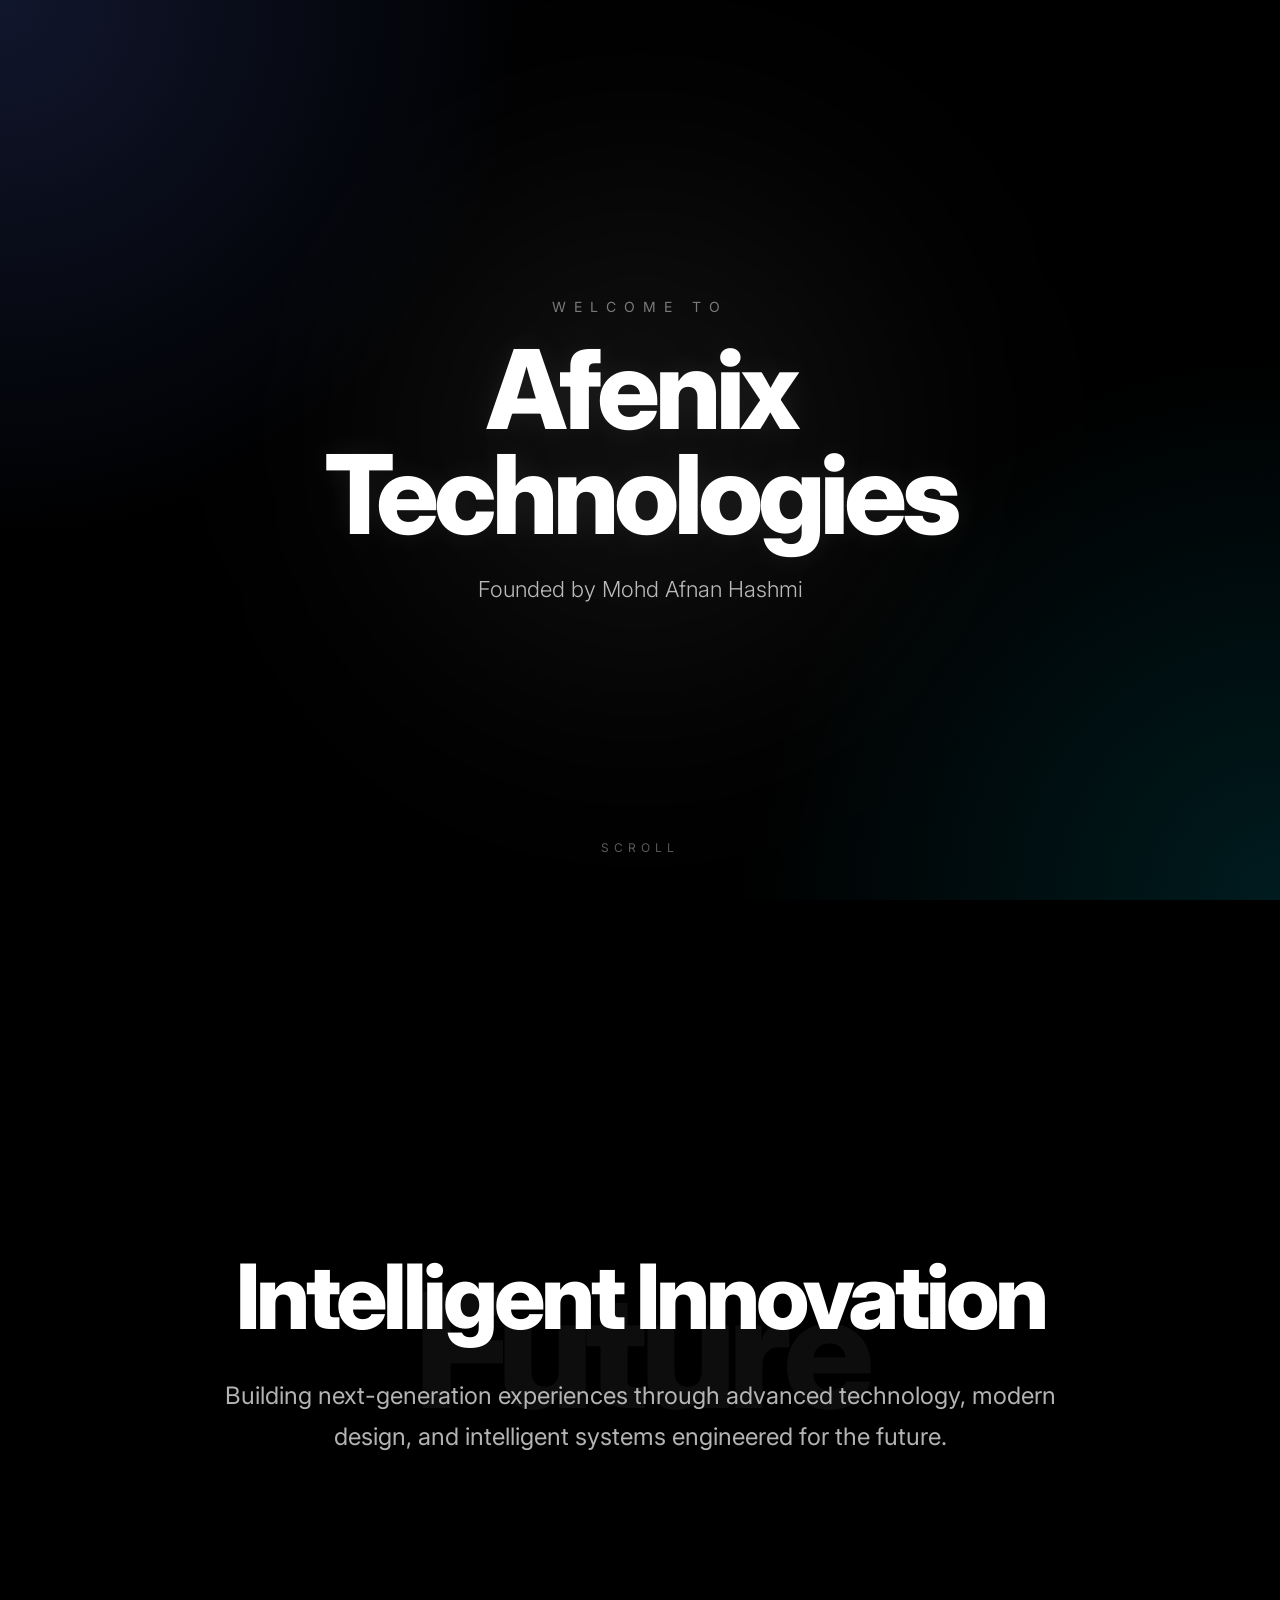
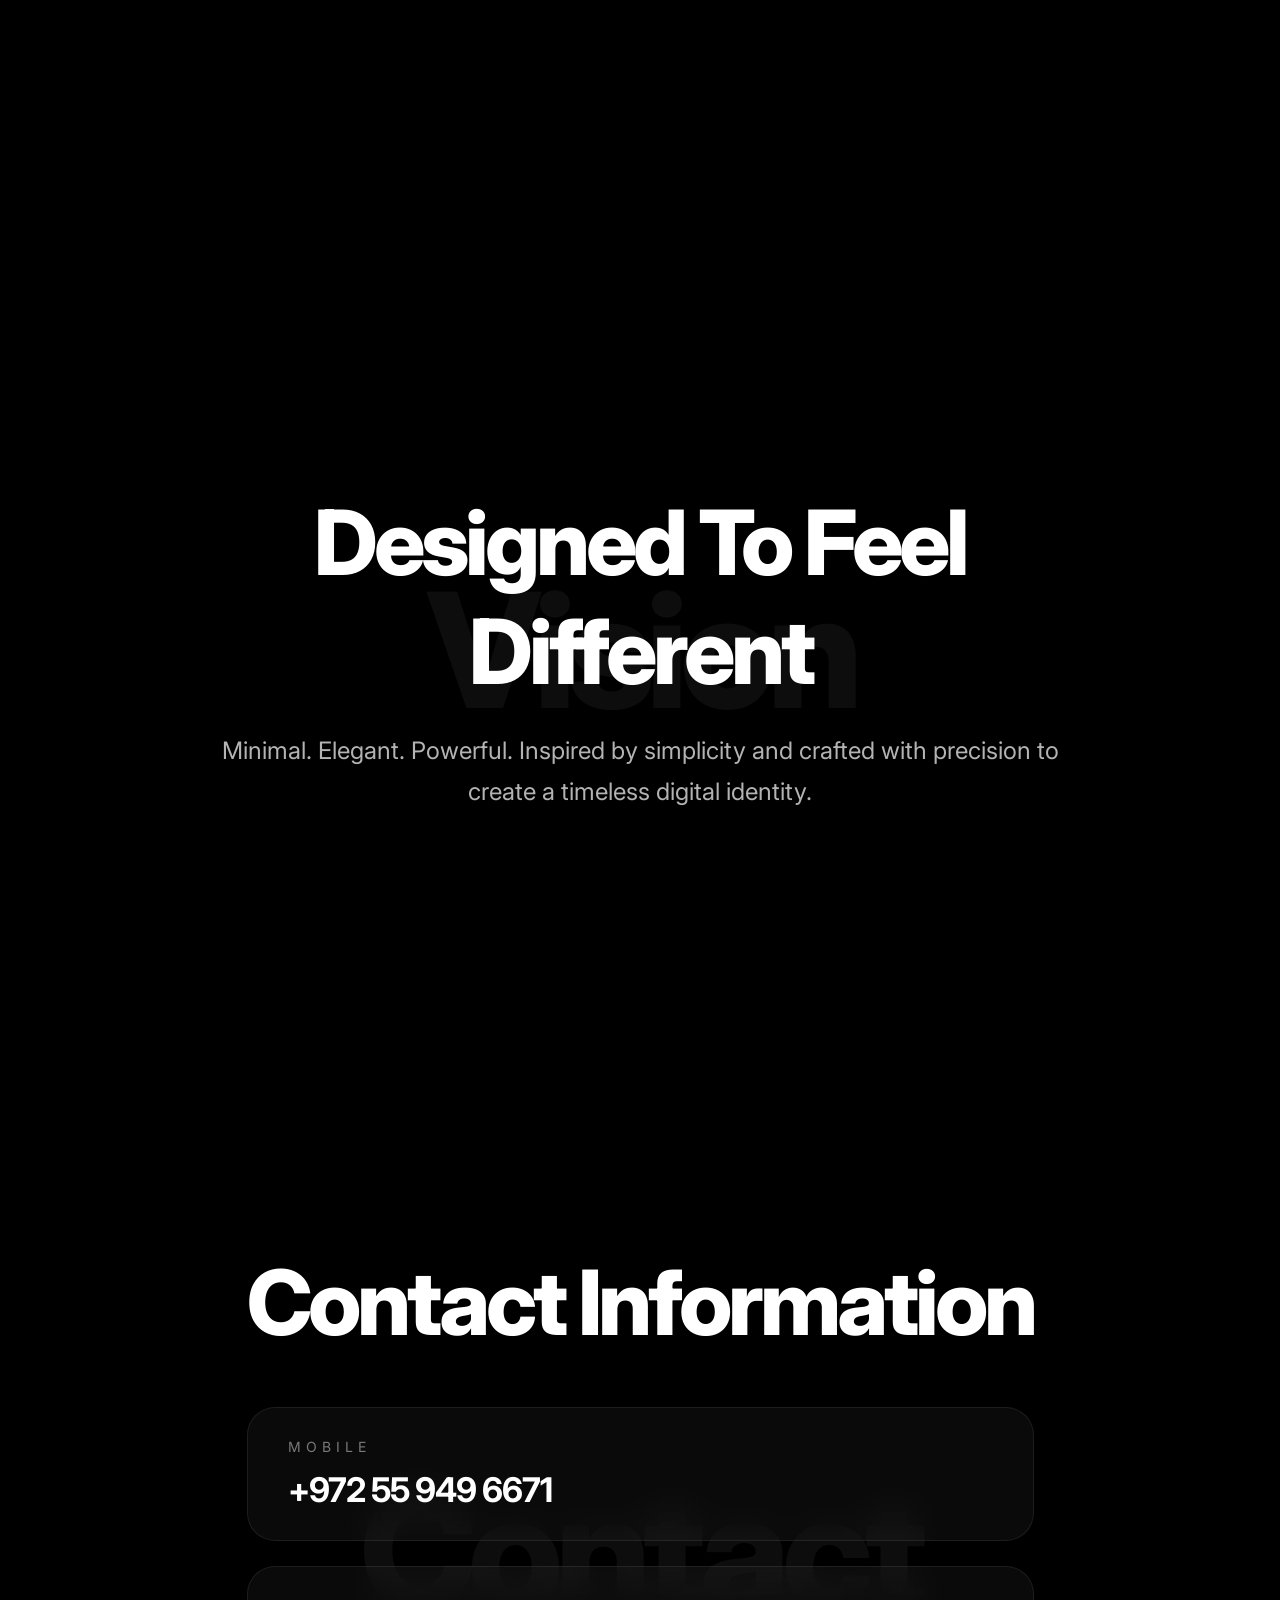
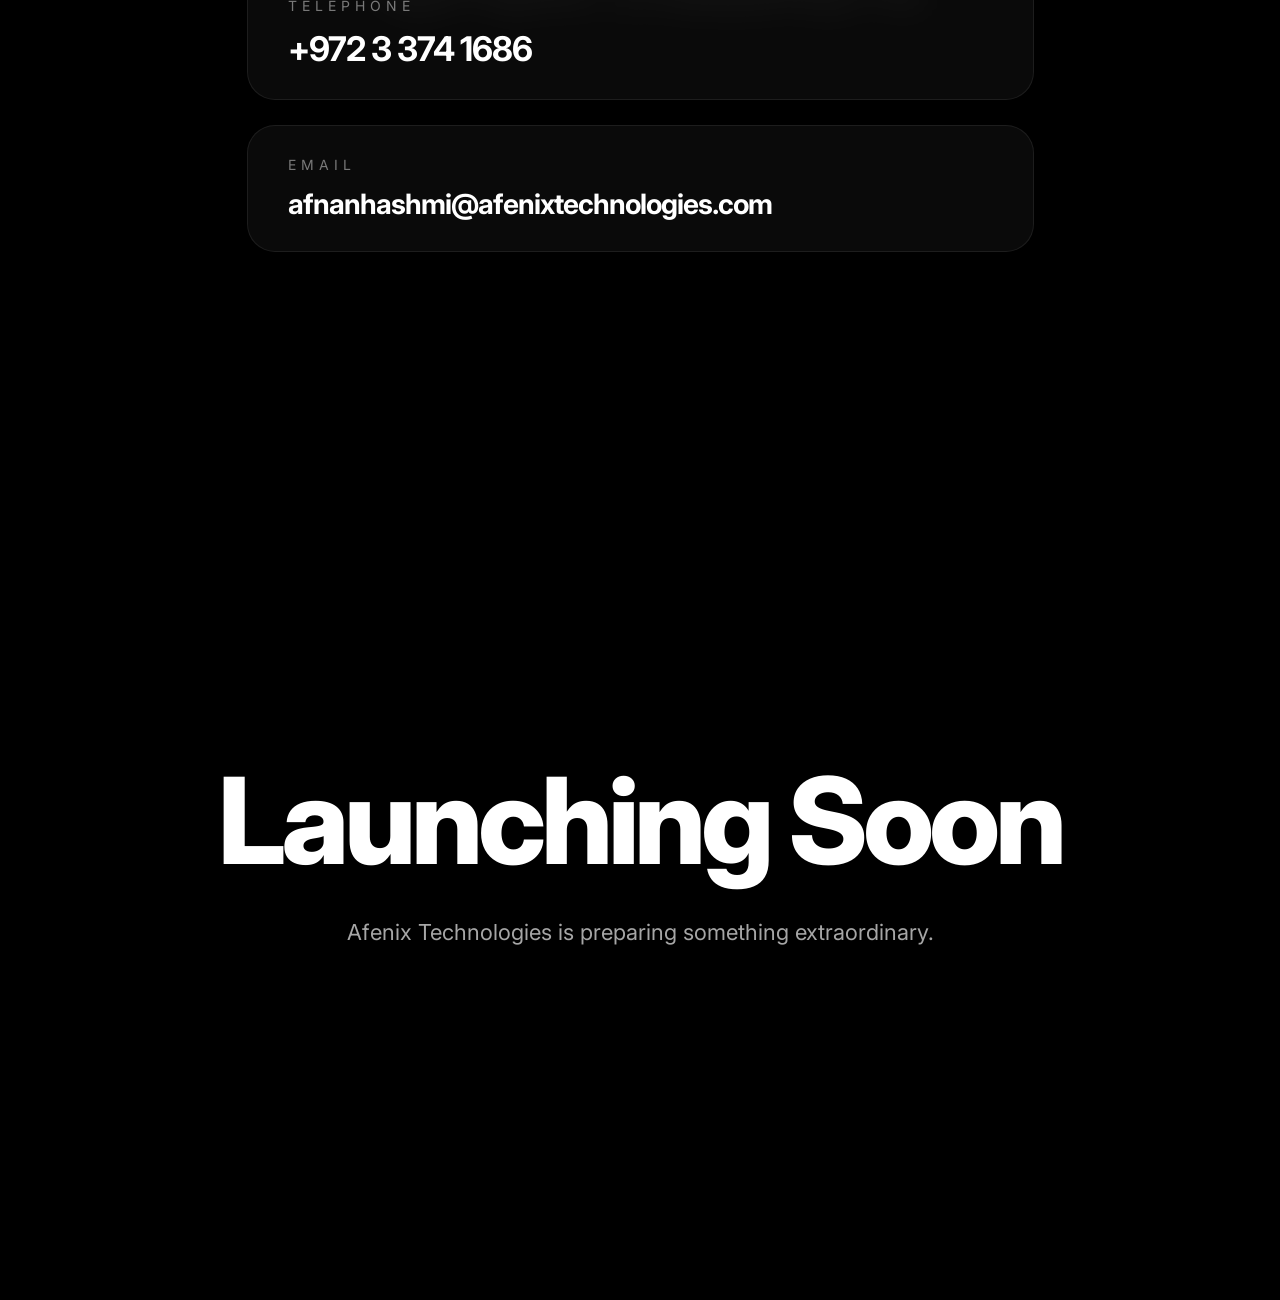
==== index.html @ b4fdb3bb "Add files via upload" ====
<!DOCTYPE html>
<html lang="en">
<head>
  <meta charset="UTF-8" />
  <meta name="viewport" content="width=device-width, initial-scale=1.0"/>
  <title>Afenix Technologies</title>

  <link href="https://fonts.googleapis.com/css2?family=Inter:wght@300;400;500;700;800&display=swap" rel="stylesheet">

  <style>

    *{
      margin:0;
      padding:0;
      box-sizing:border-box;
      scroll-behavior:smooth;
    }

    body{
      background:#000;
      color:white;
      font-family:'Inter',sans-serif;
      overflow-x:hidden;
    }

    /* BACKGROUND */

    .background{
      position:fixed;
      width:100%;
      height:100%;
      top:0;
      left:0;
      z-index:-2;
      background:
      radial-gradient(circle at top left, rgba(91,124,250,0.18), transparent 35%),
      radial-gradient(circle at bottom right, rgba(0,225,255,0.12), transparent 35%),
      #000;
    }

    .glow{
      position:fixed;
      width:500px;
      height:500px;
      border-radius:50%;
      background:rgba(255,255,255,0.06);
      filter:blur(120px);
      top:20%;
      left:50%;
      transform:translateX(-50%);
      animation:float 8s ease-in-out infinite alternate;
      z-index:-1;
    }

    @keyframes float{

      from{
        transform:translateX(-50%) translateY(0px);
      }

      to{
        transform:translateX(-50%) translateY(-40px);
      }

    }

    /* GENERAL SECTION */

    section{
      min-height:100vh;
      display:flex;
      justify-content:center;
      align-items:center;
      position:relative;
      padding:40px;
    }

    /* HERO */

    .hero-content{
      text-align:center;
      transform:translateY(40px);
      opacity:0;
      animation:heroReveal 1.8s ease forwards;
    }

    @keyframes heroReveal{

      to{
        opacity:1;
        transform:translateY(0);
      }

    }

    .welcome{
      font-size:14px;
      letter-spacing:8px;
      text-transform:uppercase;
      color:rgba(255,255,255,0.45);
      margin-bottom:22px;
    }

    h1{
      font-size:110px;
      font-weight:800;
      letter-spacing:-5px;
      line-height:0.95;
      max-width:1100px;
      margin:auto;
      text-shadow:
        0 0 30px rgba(255,255,255,0.08);
    }

    .founder{
      margin-top:30px;
      font-size:22px;
      font-weight:300;
      color:rgba(255,255,255,0.72);
    }

    .scroll{
      position:absolute;
      bottom:45px;
      left:50%;
      transform:translateX(-50%);
      font-size:12px;
      letter-spacing:5px;
      color:rgba(255,255,255,0.35);
      text-transform:uppercase;
      animation:bounce 2s infinite;
    }

    @keyframes bounce{

      0%,100%{
        transform:translateX(-50%) translateY(0);
      }

      50%{
        transform:translateX(-50%) translateY(10px);
      }

    }

    /* PANELS */

    .panel{
      flex-direction:column;
      text-align:center;
    }

    .panel-content{
      max-width:1000px;
      transform:translateY(80px);
      opacity:0;
      transition:1.2s ease;
    }

    .panel-content.show{
      transform:translateY(0);
      opacity:1;
    }

    .panel h2{
      font-size:90px;
      font-weight:800;
      letter-spacing:-4px;
      margin-bottom:25px;
    }

    .panel p{
      font-size:24px;
      line-height:1.7;
      color:rgba(255,255,255,0.7);
      max-width:850px;
      margin:auto;
    }

    .huge-text{
      font-size:160px;
      font-weight:800;
      letter-spacing:-8px;
      opacity:0.05;
      position:absolute;
      z-index:-1;
      user-select:none;
    }

    /* CONTACT */

    .contact-container{
      margin-top:50px;
      display:flex;
      flex-direction:column;
      gap:25px;
      align-items:center;
    }

    .contact-card{
      width:100%;
      max-width:850px;
      padding:30px 40px;
      border-radius:28px;
      background:rgba(255,255,255,0.04);
      border:1px solid rgba(255,255,255,0.08);
      backdrop-filter:blur(20px);
      transition:0.4s ease;
      text-align:left;
    }

    .contact-card:hover{
      transform:translateY(-5px);
      background:rgba(255,255,255,0.06);
    }

    .label{
      font-size:14px;
      letter-spacing:5px;
      text-transform:uppercase;
      color:rgba(255,255,255,0.45);
      margin-bottom:14px;
    }

    .value{
      font-size:34px;
      font-weight:700;
      color:white;
      letter-spacing:-1px;
    }

    .email{
      font-size:28px;
      word-break:break-word;
    }

    /* FINAL SECTION */

    .launch h3{
      font-size:120px;
      font-weight:800;
      letter-spacing:-5px;
      margin-bottom:20px;
      text-align:center;
    }

    .launch p{
      font-size:22px;
      color:rgba(255,255,255,0.65);
      line-height:1.8;
      text-align:center;
    }

    /* RESPONSIVE */

    @media(max-width:768px){

      h1{
        font-size:58px;
        letter-spacing:-2px;
      }

      .founder{
        font-size:16px;
      }

      .panel h2{
        font-size:46px;
      }

      .panel p{
        font-size:18px;
      }

      .launch h3{
        font-size:58px;
      }

      .huge-text{
        font-size:70px;
      }

      .contact-card{
        padding:24px;
      }

      .value{
        font-size:22px;
      }

      .email{
        font-size:18px;
      }

    }

  </style>
</head>

<body>

  <div class="background"></div>
  <div class="glow"></div>

  <!-- HERO -->

  <section>

    <div class="hero-content">

      <div class="welcome">
        Welcome To
      </div>

      <h1>
        Afenix<br>
        Technologies
      </h1>

      <div class="founder">
        Founded by Mohd Afnan Hashmi
      </div>

    </div>

    <div class="scroll">
      Scroll
    </div>

  </section>

  <!-- SECTION 2 -->

  <section class="panel">

    <div class="huge-text">
      Future
    </div>

    <div class="panel-content reveal">

      <h2>
        Intelligent Innovation
      </h2>

      <p>
        Building next-generation experiences through advanced technology,
        modern design, and intelligent systems engineered for the future.
      </p>

    </div>

  </section>

  <!-- SECTION 3 -->

  <section class="panel">

    <div class="huge-text">
      Vision
    </div>

    <div class="panel-content reveal">

      <h2>
        Designed To Feel Different
      </h2>

      <p>
        Minimal. Elegant. Powerful.
        Inspired by simplicity and crafted with precision
        to create a timeless digital identity.
      </p>

    </div>

  </section>

  <!-- CONTACT SECTION -->

  <section class="panel">

    <div class="huge-text">
      Contact
    </div>

    <div class="panel-content reveal">

      <h2>
        Contact Information
      </h2>

      <div class="contact-container">

        <div class="contact-card">

          <div class="label">
            Mobile
          </div>

          <div class="value">
            +972 55 949 6671
          </div>

        </div>

        <div class="contact-card">

          <div class="label">
            Telephone
          </div>

          <div class="value">
            +972 3 374 1686
          </div>

        </div>

        <div class="contact-card">

          <div class="label">
            Email
          </div>

          <div class="value email">
            afnanhashmi@afenixtechnologies.com
          </div>

        </div>

      </div>

    </div>

  </section>

  <!-- FINAL -->

  <section class="launch">

    <div class="panel-content reveal">

      <h3>
        Launching Soon
      </h3>

      <p>
        Afenix Technologies is preparing something extraordinary.
      </p>

    </div>

  </section>

  <!-- SCRIPT -->

  <script>

    const reveals = document.querySelectorAll('.reveal');

    window.addEventListener('scroll', () => {

      reveals.forEach(reveal => {

        const top = reveal.getBoundingClientRect().top;

        if(top < window.innerHeight - 100){
          reveal.classList.add('show');
        }

      });

    });

  </script>

</body>
</html>
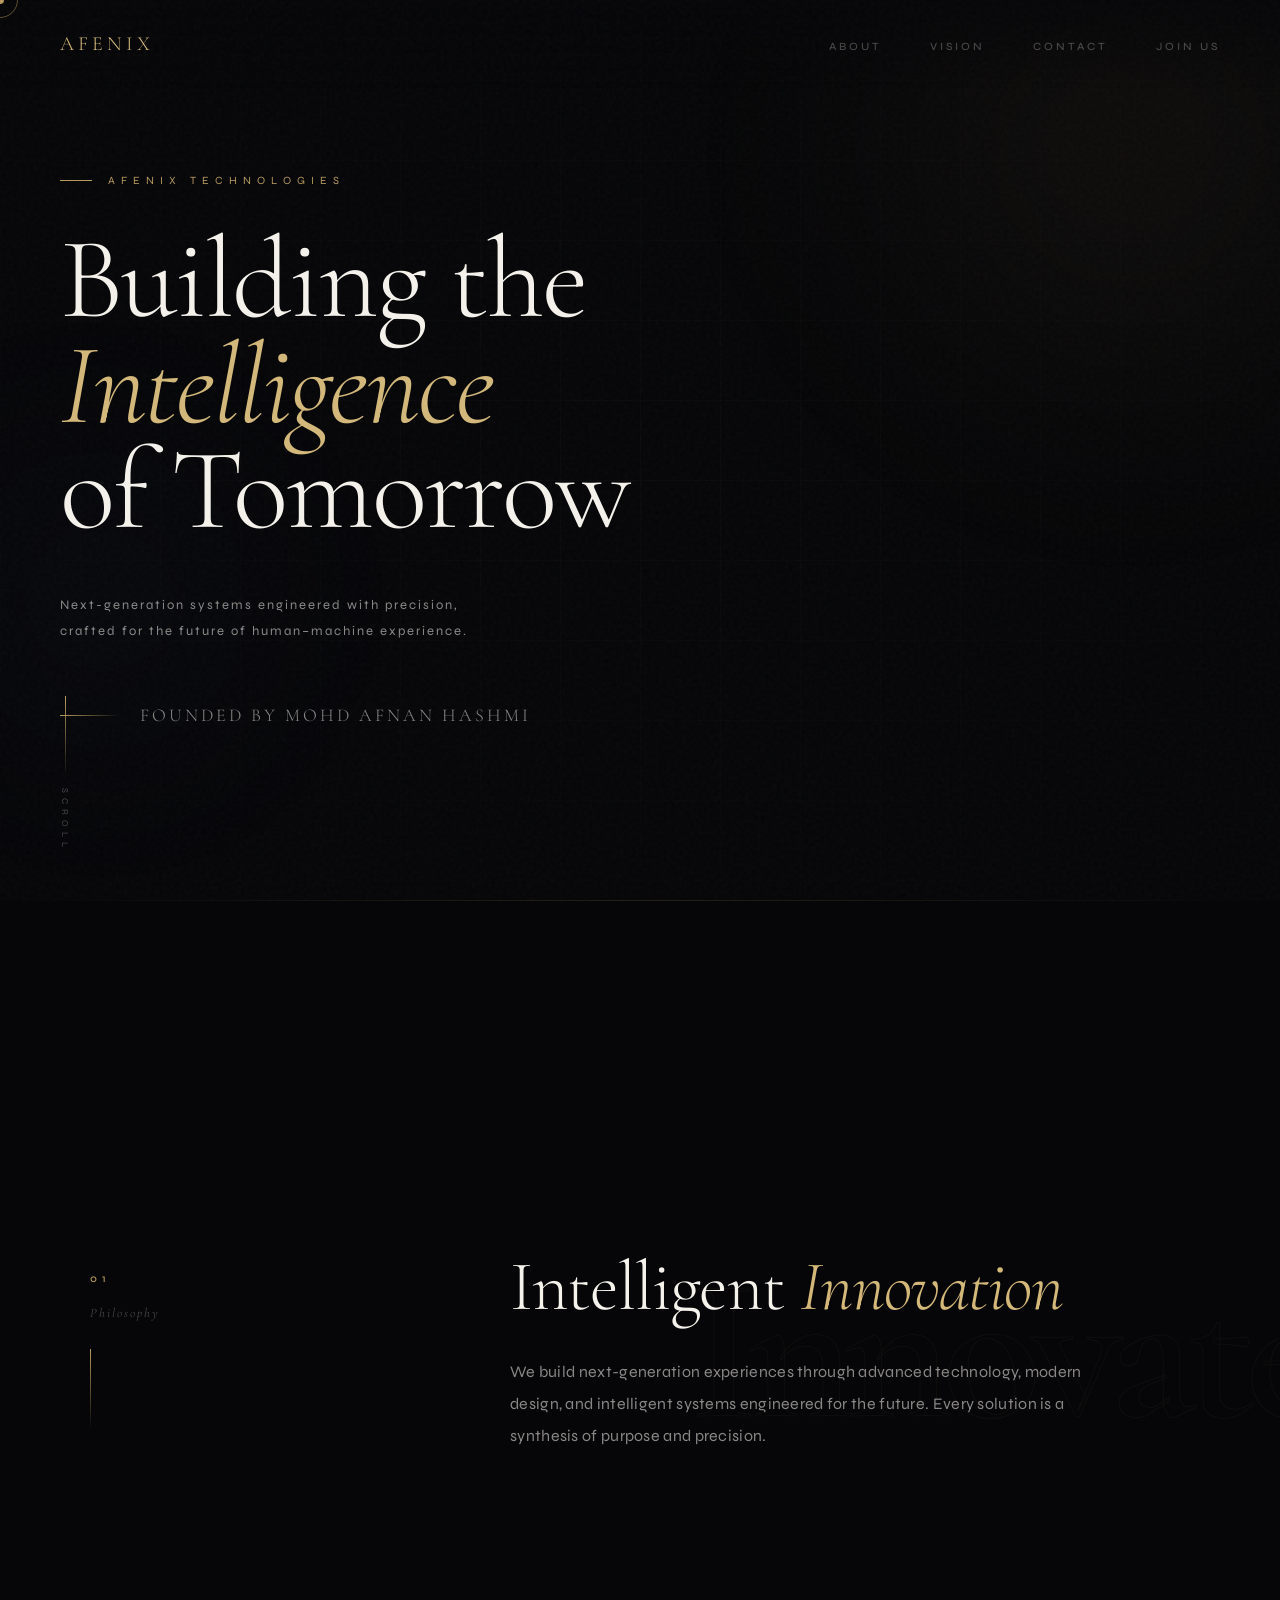
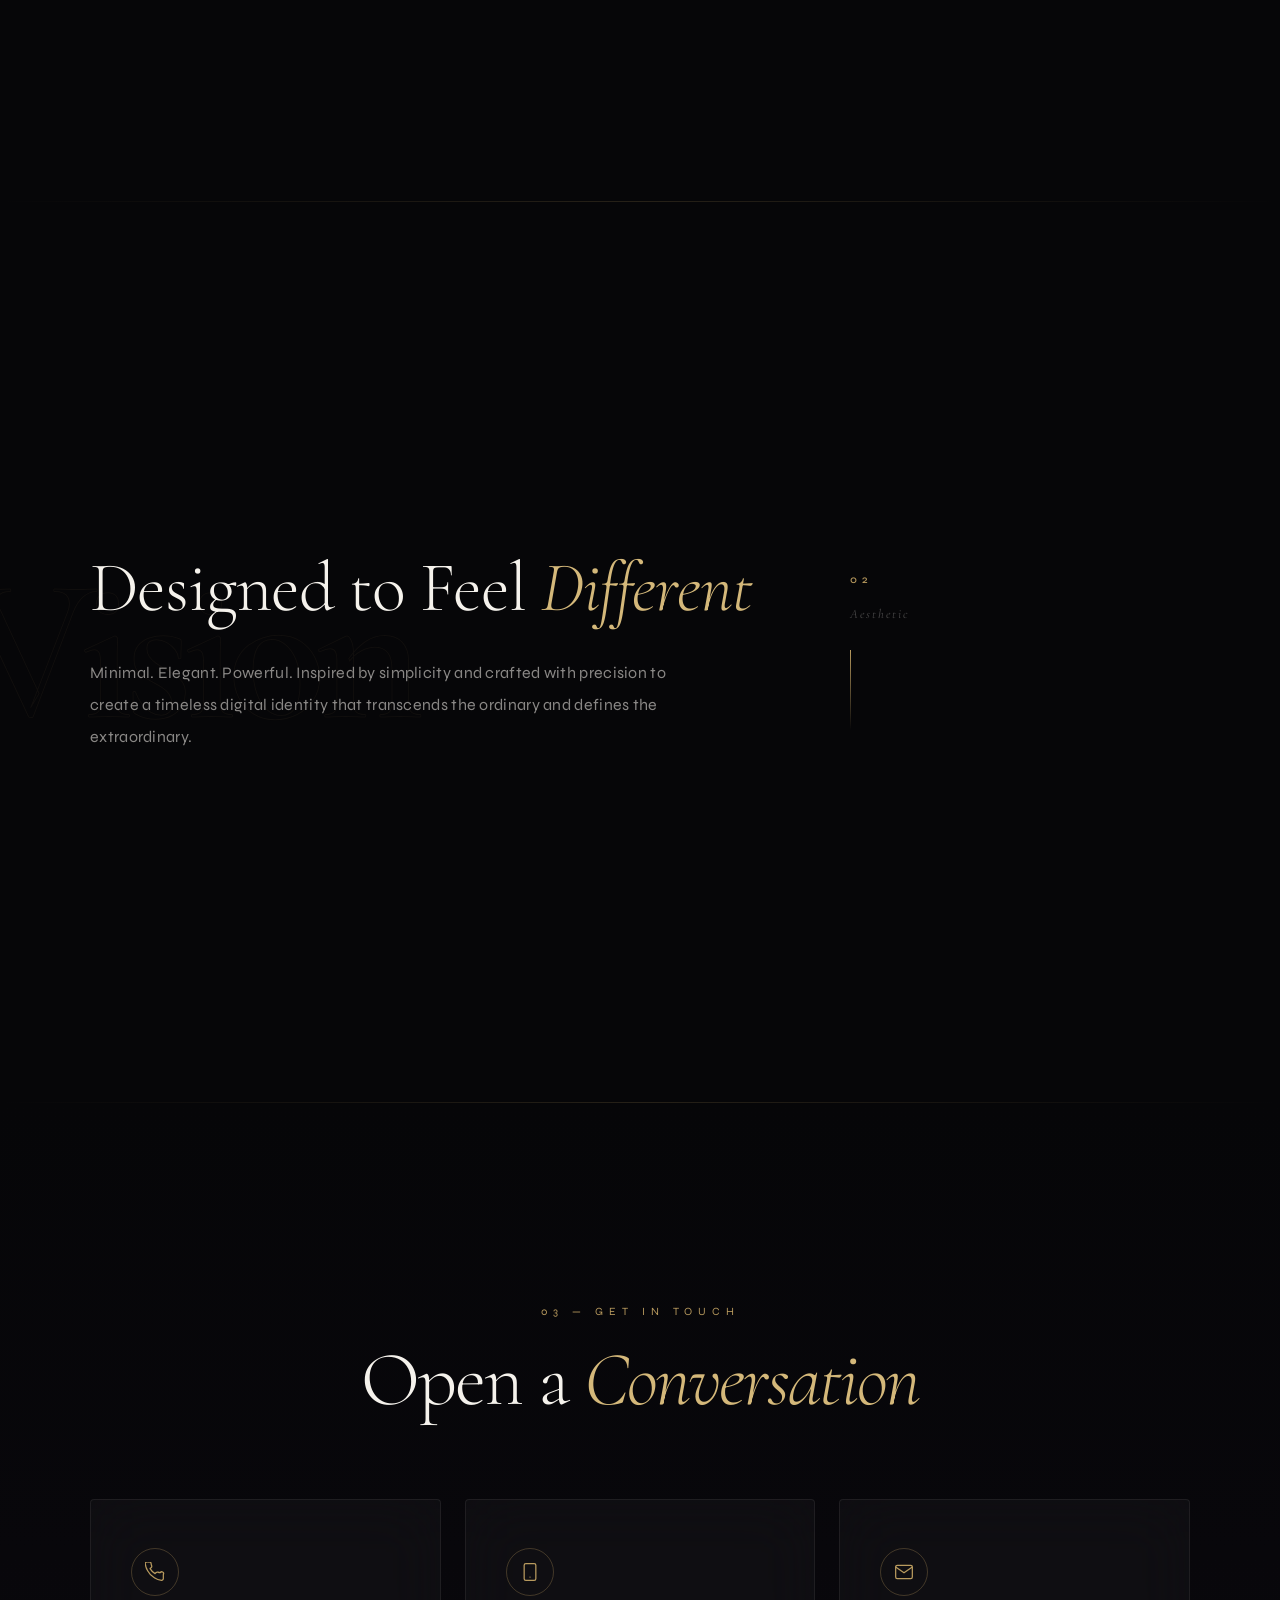
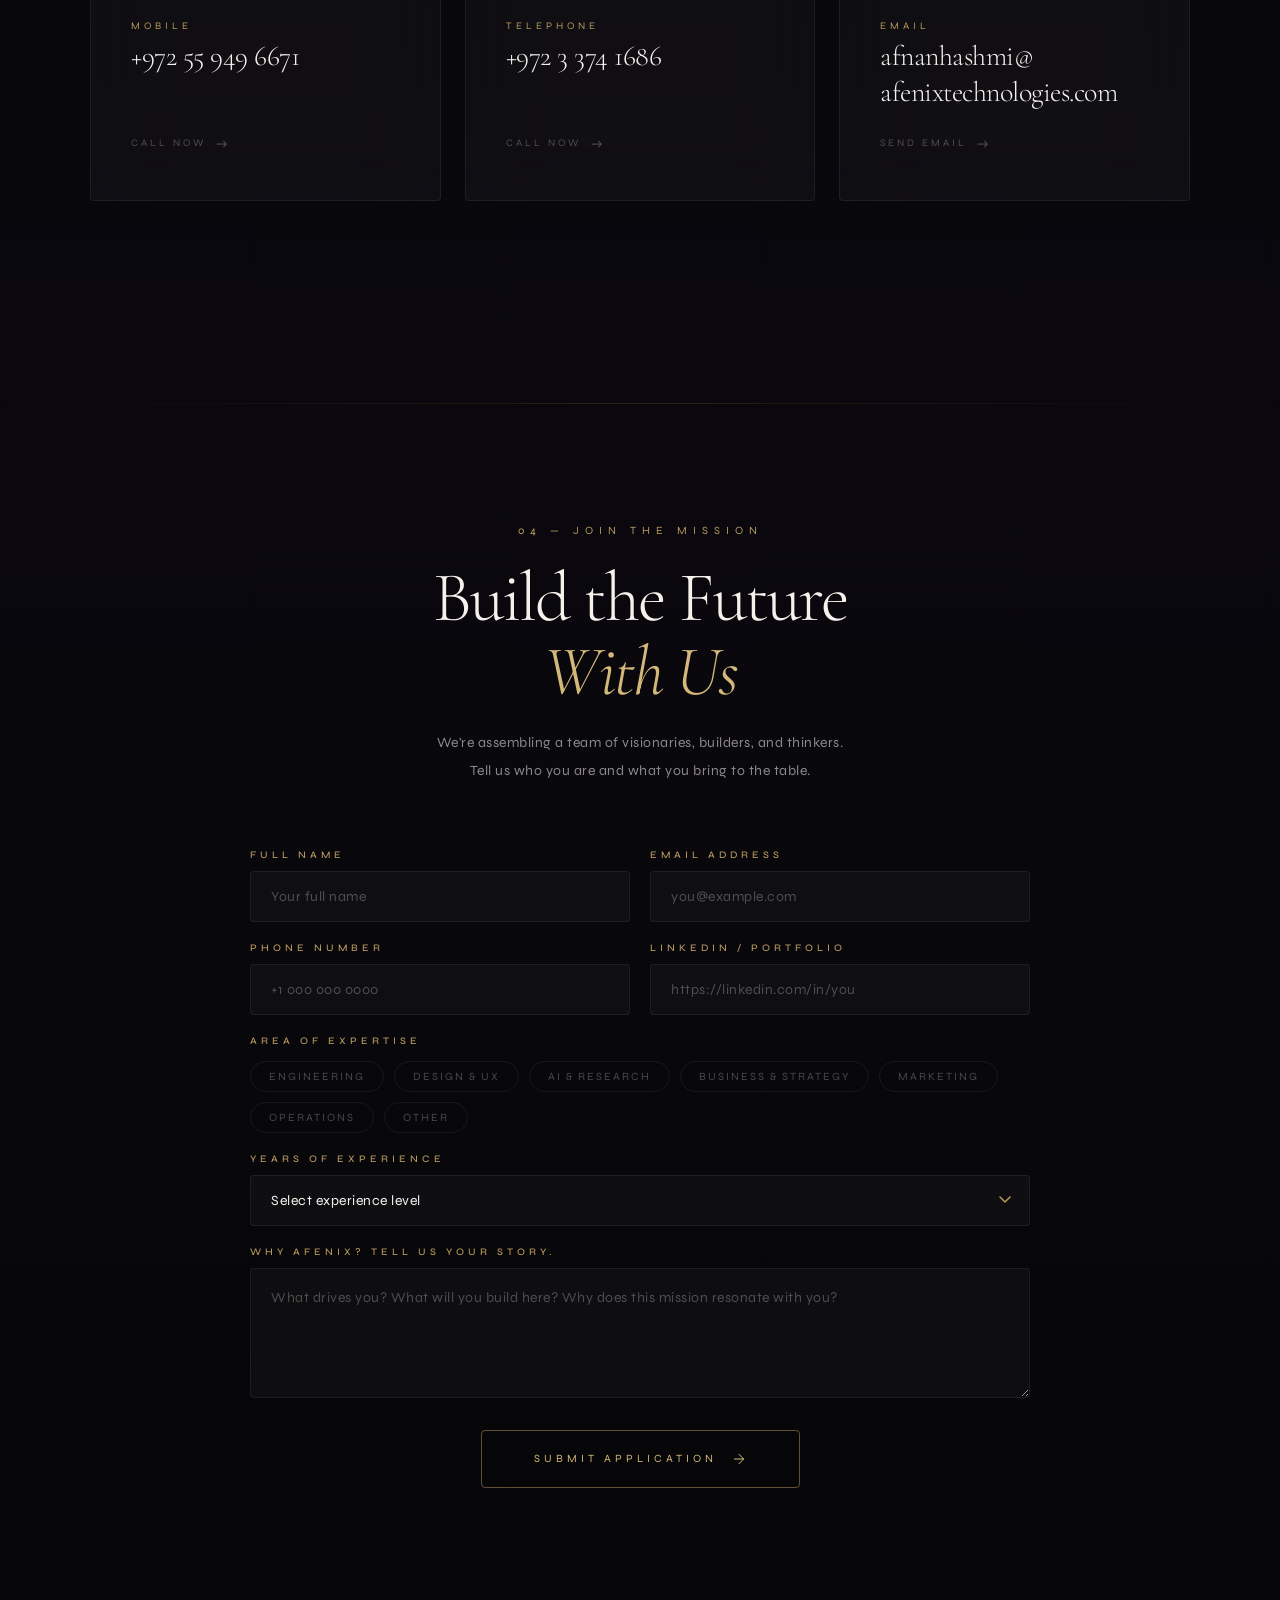
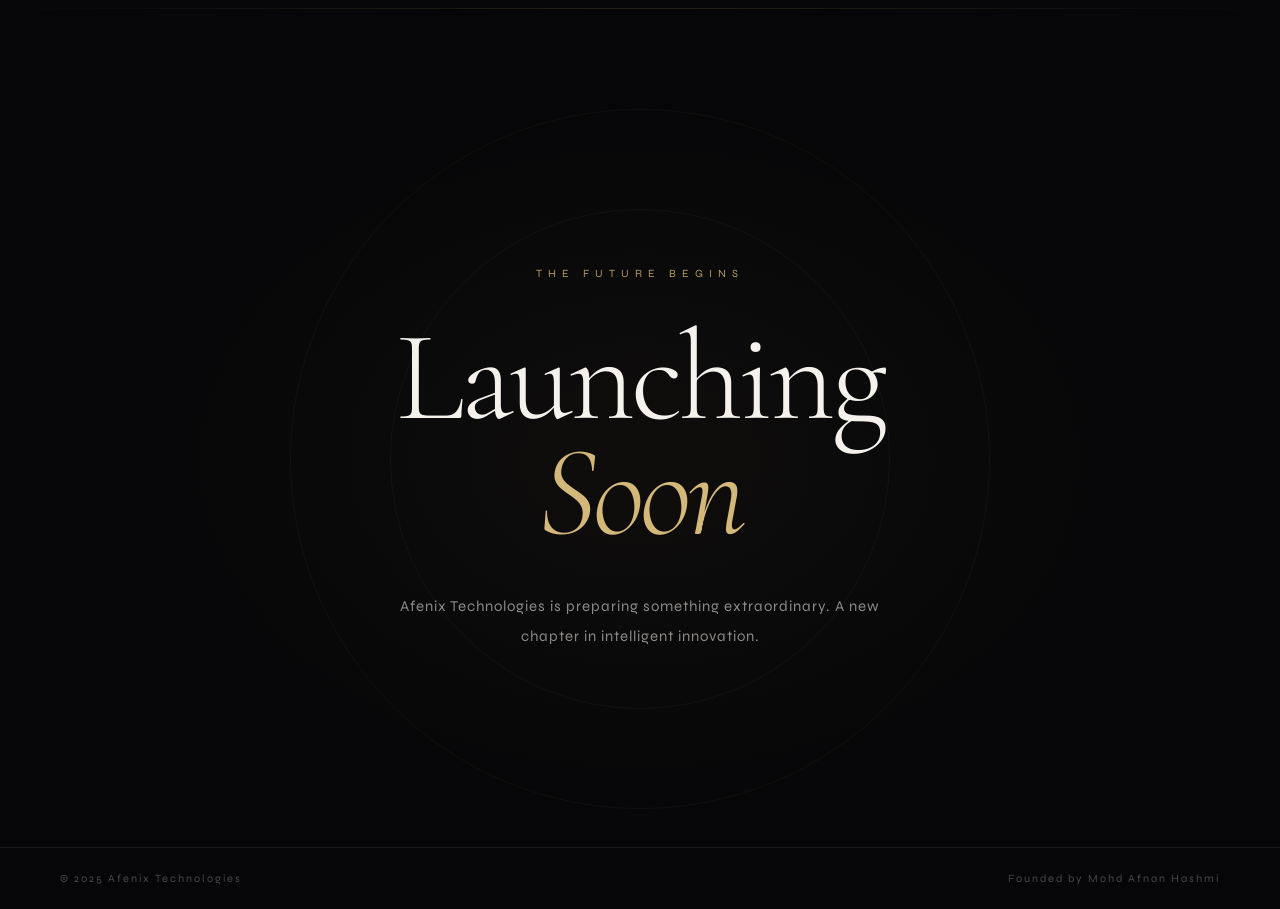
==== commit 1be9664f: "Add files via upload" ====
--- a/index.html
+++ b/index.html
@@ -1,478 +1,1146 @@
-<!DOCTYPE html>
-<html lang="en">
-<head>
-  <meta charset="UTF-8" />
-  <meta name="viewport" content="width=device-width, initial-scale=1.0"/>
-  <title>Afenix Technologies</title>
-
-  <link href="https://fonts.googleapis.com/css2?family=Inter:wght@300;400;500;700;800&display=swap" rel="stylesheet">
-
-  <style>
-
-    *{
-      margin:0;
-      padding:0;
-      box-sizing:border-box;
-      scroll-behavior:smooth;
-    }
-
-    body{
-      background:#000;
-      color:white;
-      font-family:'Inter',sans-serif;
-      overflow-x:hidden;
-    }
-
-    /* BACKGROUND */
-
-    .background{
-      position:fixed;
-      width:100%;
-      height:100%;
-      top:0;
-      left:0;
-      z-index:-2;
-      background:
-      radial-gradient(circle at top left, rgba(91,124,250,0.18), transparent 35%),
-      radial-gradient(circle at bottom right, rgba(0,225,255,0.12), transparent 35%),
-      #000;
-    }
-
-    .glow{
-      position:fixed;
-      width:500px;
-      height:500px;
-      border-radius:50%;
-      background:rgba(255,255,255,0.06);
-      filter:blur(120px);
-      top:20%;
-      left:50%;
-      transform:translateX(-50%);
-      animation:float 8s ease-in-out infinite alternate;
-      z-index:-1;
-    }
-
-    @keyframes float{
-
-      from{
-        transform:translateX(-50%) translateY(0px);
-      }
-
-      to{
-        transform:translateX(-50%) translateY(-40px);
-      }
-
-    }
-
-    /* GENERAL SECTION */
-
-    section{
-      min-height:100vh;
-      display:flex;
-      justify-content:center;
-      align-items:center;
-      position:relative;
-      padding:40px;
-    }
-
-    /* HERO */
-
-    .hero-content{
-      text-align:center;
-      transform:translateY(40px);
-      opacity:0;
-      animation:heroReveal 1.8s ease forwards;
-    }
-
-    @keyframes heroReveal{
-
-      to{
-        opacity:1;
-        transform:translateY(0);
-      }
-
-    }
-
-    .welcome{
-      font-size:14px;
-      letter-spacing:8px;
-      text-transform:uppercase;
-      color:rgba(255,255,255,0.45);
-      margin-bottom:22px;
-    }
-
-    h1{
-      font-size:110px;
-      font-weight:800;
-      letter-spacing:-5px;
-      line-height:0.95;
-      max-width:1100px;
-      margin:auto;
-      text-shadow:
-        0 0 30px rgba(255,255,255,0.08);
-    }
-
-    .founder{
-      margin-top:30px;
-      font-size:22px;
-      font-weight:300;
-      color:rgba(255,255,255,0.72);
-    }
-
-    .scroll{
-      position:absolute;
-      bottom:45px;
-      left:50%;
-      transform:translateX(-50%);
-      font-size:12px;
-      letter-spacing:5px;
-      color:rgba(255,255,255,0.35);
-      text-transform:uppercase;
-      animation:bounce 2s infinite;
-    }
-
-    @keyframes bounce{
-
-      0%,100%{
-        transform:translateX(-50%) translateY(0);
-      }
-
-      50%{
-        transform:translateX(-50%) translateY(10px);
-      }
-
-    }
-
-    /* PANELS */
-
-    .panel{
-      flex-direction:column;
-      text-align:center;
-    }
-
-    .panel-content{
-      max-width:1000px;
-      transform:translateY(80px);
-      opacity:0;
-      transition:1.2s ease;
-    }
-
-    .panel-content.show{
-      transform:translateY(0);
-      opacity:1;
-    }
-
-    .panel h2{
-      font-size:90px;
-      font-weight:800;
-      letter-spacing:-4px;
-      margin-bottom:25px;
-    }
-
-    .panel p{
-      font-size:24px;
-      line-height:1.7;
-      color:rgba(255,255,255,0.7);
-      max-width:850px;
-      margin:auto;
-    }
-
-    .huge-text{
-      font-size:160px;
-      font-weight:800;
-      letter-spacing:-8px;
-      opacity:0.05;
-      position:absolute;
-      z-index:-1;
-      user-select:none;
-    }
-
-    /* CONTACT */
-
-    .contact-container{
-      margin-top:50px;
-      display:flex;
-      flex-direction:column;
-      gap:25px;
-      align-items:center;
-    }
-
-    .contact-card{
-      width:100%;
-      max-width:850px;
-      padding:30px 40px;
-      border-radius:28px;
-      background:rgba(255,255,255,0.04);
-      border:1px solid rgba(255,255,255,0.08);
-      backdrop-filter:blur(20px);
-      transition:0.4s ease;
-      text-align:left;
-    }
-
-    .contact-card:hover{
-      transform:translateY(-5px);
-      background:rgba(255,255,255,0.06);
-    }
-
-    .label{
-      font-size:14px;
-      letter-spacing:5px;
-      text-transform:uppercase;
-      color:rgba(255,255,255,0.45);
-      margin-bottom:14px;
-    }
-
-    .value{
-      font-size:34px;
-      font-weight:700;
-      color:white;
-      letter-spacing:-1px;
-    }
-
-    .email{
-      font-size:28px;
-      word-break:break-word;
-    }
-
-    /* FINAL SECTION */
-
-    .launch h3{
-      font-size:120px;
-      font-weight:800;
-      letter-spacing:-5px;
-      margin-bottom:20px;
-      text-align:center;
-    }
-
-    .launch p{
-      font-size:22px;
-      color:rgba(255,255,255,0.65);
-      line-height:1.8;
-      text-align:center;
-    }
-
-    /* RESPONSIVE */
-
-    @media(max-width:768px){
-
-      h1{
-        font-size:58px;
-        letter-spacing:-2px;
-      }
-
-      .founder{
-        font-size:16px;
-      }
-
-      .panel h2{
-        font-size:46px;
-      }
-
-      .panel p{
-        font-size:18px;
-      }
-
-      .launch h3{
-        font-size:58px;
-      }
-
-      .huge-text{
-        font-size:70px;
-      }
-
-      .contact-card{
-        padding:24px;
-      }
-
-      .value{
-        font-size:22px;
-      }
-
-      .email{
-        font-size:18px;
-      }
-
-    }
-
-  </style>
-</head>
-
-<body>
-
-  <div class="background"></div>
-  <div class="glow"></div>
-
-  <!-- HERO -->
-
-  <section>
-
-    <div class="hero-content">
-
-      <div class="welcome">
-        Welcome To
-      </div>
-
-      <h1>
-        Afenix<br>
-        Technologies
-      </h1>
-
-      <div class="founder">
-        Founded by Mohd Afnan Hashmi
-      </div>
-
-    </div>
-
-    <div class="scroll">
-      Scroll
-    </div>
-
-  </section>
-
-  <!-- SECTION 2 -->
-
-  <section class="panel">
-
-    <div class="huge-text">
-      Future
-    </div>
-
-    <div class="panel-content reveal">
-
-      <h2>
-        Intelligent Innovation
-      </h2>
-
-      <p>
-        Building next-generation experiences through advanced technology,
-        modern design, and intelligent systems engineered for the future.
-      </p>
-
-    </div>
-
-  </section>
-
-  <!-- SECTION 3 -->
-
-  <section class="panel">
-
-    <div class="huge-text">
-      Vision
-    </div>
-
-    <div class="panel-content reveal">
-
-      <h2>
-        Designed To Feel Different
-      </h2>
-
-      <p>
-        Minimal. Elegant. Powerful.
-        Inspired by simplicity and crafted with precision
-        to create a timeless digital identity.
-      </p>
-
-    </div>
-
-  </section>
-
-  <!-- CONTACT SECTION -->
-
-  <section class="panel">
-
-    <div class="huge-text">
-      Contact
-    </div>
-
-    <div class="panel-content reveal">
-
-      <h2>
-        Contact Information
-      </h2>
-
-      <div class="contact-container">
-
-        <div class="contact-card">
-
-          <div class="label">
-            Mobile
-          </div>
-
-          <div class="value">
-            +972 55 949 6671
-          </div>
-
-        </div>
-
-        <div class="contact-card">
-
-          <div class="label">
-            Telephone
-          </div>
-
-          <div class="value">
-            +972 3 374 1686
-          </div>
-
-        </div>
-
-        <div class="contact-card">
-
-          <div class="label">
-            Email
-          </div>
-
-          <div class="value email">
-            afnanhashmi@afenixtechnologies.com
-          </div>
-
-        </div>
-
-      </div>
-
-    </div>
-
-  </section>
-
-  <!-- FINAL -->
-
-  <section class="launch">
-
-    <div class="panel-content reveal">
-
-      <h3>
-        Launching Soon
-      </h3>
-
-      <p>
-        Afenix Technologies is preparing something extraordinary.
-      </p>
-
-    </div>
-
-  </section>
-
-  <!-- SCRIPT -->
-
-  <script>
-
-    const reveals = document.querySelectorAll('.reveal');
-
-    window.addEventListener('scroll', () => {
-
-      reveals.forEach(reveal => {
-
-        const top = reveal.getBoundingClientRect().top;
-
-        if(top < window.innerHeight - 100){
-          reveal.classList.add('show');
-        }
-
-      });
-
-    });
-
-  </script>
-
-</body>
-</html>+<!DOCTYPE html>
+<html lang="en">
+<head>
+  <meta charset="UTF-8" />
+  <meta name="viewport" content="width=device-width, initial-scale=1.0"/>
+  <title>Afenix Technologies</title>
+  <link rel="preconnect" href="https://fonts.googleapis.com">
+  <link href="https://fonts.googleapis.com/css2?family=Cormorant+Garamond:ital,wght@0,300;0,400;0,600;1,300;1,400&family=Syne:wght@400;500;600;700;800&display=swap" rel="stylesheet">
+
+  <style>
+    :root {
+      --gold: #b89a5e;
+      --gold-light: #d4b87a;
+      --gold-dim: rgba(184,154,94,0.18);
+      --white: #f5f2ec;
+      --off: rgba(245,242,236,0.55);
+      --dim: rgba(245,242,236,0.28);
+      --bg: #060608;
+      --surface: rgba(245,242,236,0.03);
+      --border: rgba(245,242,236,0.07);
+    }
+
+    *, *::before, *::after {
+      margin: 0; padding: 0; box-sizing: border-box;
+    }
+
+    html { scroll-behavior: smooth; }
+
+    body {
+      background: var(--bg);
+      color: var(--white);
+      font-family: 'Syne', sans-serif;
+      overflow-x: hidden;
+      cursor: none;
+    }
+
+    /* CUSTOM CURSOR */
+    .cursor {
+      position: fixed;
+      width: 8px; height: 8px;
+      background: var(--gold);
+      border-radius: 50%;
+      pointer-events: none;
+      z-index: 9999;
+      transition: transform 0.15s ease, opacity 0.3s;
+      transform: translate(-50%, -50%);
+    }
+    .cursor-ring {
+      position: fixed;
+      width: 36px; height: 36px;
+      border: 1px solid rgba(184,154,94,0.5);
+      border-radius: 50%;
+      pointer-events: none;
+      z-index: 9998;
+      transform: translate(-50%, -50%);
+      transition: width 0.3s, height 0.3s, border-color 0.3s;
+    }
+    .cursor-ring.hovered {
+      width: 56px; height: 56px;
+      border-color: var(--gold);
+    }
+
+    /* NOISE OVERLAY */
+    body::after {
+      content: '';
+      position: fixed;
+      inset: 0;
+      background-image: url("data:image/svg+xml,%3Csvg viewBox='0 0 256 256' xmlns='http://www.w3.org/2000/svg'%3E%3Cfilter id='n'%3E%3CfeTurbulence type='fractalNoise' baseFrequency='0.9' numOctaves='4' stitchTiles='stitch'/%3E%3C/filter%3E%3Crect width='100%25' height='100%25' filter='url(%23n)' opacity='1'/%3E%3C/svg%3E");
+      opacity: 0.032;
+      pointer-events: none;
+      z-index: 1000;
+    }
+
+    /* NAV */
+    nav {
+      position: fixed;
+      top: 0; left: 0; right: 0;
+      z-index: 500;
+      display: flex;
+      justify-content: space-between;
+      align-items: center;
+      padding: 32px 60px;
+      mix-blend-mode: normal;
+    }
+    nav::before {
+      content: '';
+      position: absolute;
+      inset: 0;
+      background: linear-gradient(to bottom, rgba(6,6,8,0.85), transparent);
+      backdrop-filter: blur(0px);
+      pointer-events: none;
+    }
+    .nav-logo {
+      font-family: 'Cormorant Garamond', serif;
+      font-size: 20px;
+      font-weight: 300;
+      letter-spacing: 4px;
+      color: var(--gold-light);
+      text-transform: uppercase;
+      position: relative;
+    }
+    .nav-links {
+      display: flex;
+      gap: 48px;
+      list-style: none;
+      position: relative;
+    }
+    .nav-links a {
+      font-size: 11px;
+      letter-spacing: 3px;
+      text-transform: uppercase;
+      color: var(--dim);
+      text-decoration: none;
+      transition: color 0.3s;
+      font-weight: 500;
+    }
+    .nav-links a:hover { color: var(--gold-light); }
+
+    /* LINE DECORATION */
+    .h-line {
+      width: 40px;
+      height: 1px;
+      background: var(--gold);
+      display: inline-block;
+      margin-bottom: 3px;
+      vertical-align: middle;
+    }
+
+    /* HERO */
+    #hero {
+      min-height: 100vh;
+      display: flex;
+      flex-direction: column;
+      justify-content: center;
+      align-items: flex-start;
+      padding: 0 60px 0 60px;
+      position: relative;
+      overflow: hidden;
+    }
+
+    /* Background orbs */
+    .orb {
+      position: absolute;
+      border-radius: 50%;
+      filter: blur(100px);
+      pointer-events: none;
+    }
+    .orb-1 {
+      width: 700px; height: 700px;
+      background: radial-gradient(circle, rgba(184,154,94,0.07) 0%, transparent 70%);
+      top: -200px; right: -200px;
+      animation: driftA 14s ease-in-out infinite alternate;
+    }
+    .orb-2 {
+      width: 400px; height: 400px;
+      background: radial-gradient(circle, rgba(80,120,200,0.06) 0%, transparent 70%);
+      bottom: 100px; left: -100px;
+      animation: driftB 18s ease-in-out infinite alternate;
+    }
+    @keyframes driftA { from { transform: translate(0,0); } to { transform: translate(-60px, 80px); } }
+    @keyframes driftB { from { transform: translate(0,0); } to { transform: translate(80px, -60px); } }
+
+    /* Grid lines */
+    .grid-lines {
+      position: absolute;
+      inset: 0;
+      background-image:
+        linear-gradient(rgba(245,242,236,0.025) 1px, transparent 1px),
+        linear-gradient(90deg, rgba(245,242,236,0.025) 1px, transparent 1px);
+      background-size: 80px 80px;
+      mask-image: radial-gradient(ellipse 80% 80% at 50% 50%, black 0%, transparent 100%);
+    }
+
+    .hero-tag {
+      font-size: 11px;
+      letter-spacing: 6px;
+      text-transform: uppercase;
+      color: var(--gold);
+      margin-bottom: 40px;
+      opacity: 0;
+      animation: fadeUp 1s 0.3s ease forwards;
+      display: flex;
+      align-items: center;
+      gap: 16px;
+    }
+    .hero-tag::before {
+      content: '';
+      width: 32px; height: 1px;
+      background: var(--gold);
+    }
+
+    h1 {
+      font-family: 'Cormorant Garamond', serif;
+      font-size: clamp(72px, 9vw, 150px);
+      font-weight: 300;
+      line-height: 0.92;
+      letter-spacing: -2px;
+      color: var(--white);
+      opacity: 0;
+      animation: fadeUp 1.2s 0.5s ease forwards;
+      max-width: 900px;
+    }
+    h1 em {
+      font-style: italic;
+      color: var(--gold-light);
+    }
+
+    .hero-sub {
+      margin-top: 48px;
+      font-size: 13px;
+      letter-spacing: 2px;
+      color: var(--off);
+      font-weight: 400;
+      max-width: 420px;
+      line-height: 2;
+      opacity: 0;
+      animation: fadeUp 1s 0.9s ease forwards;
+    }
+
+    .hero-founder {
+      margin-top: 60px;
+      display: flex;
+      align-items: center;
+      gap: 20px;
+      opacity: 0;
+      animation: fadeUp 1s 1.1s ease forwards;
+    }
+    .founder-line {
+      width: 60px; height: 1px;
+      background: linear-gradient(to right, var(--gold), transparent);
+    }
+    .founder-name {
+      font-family: 'Cormorant Garamond', serif;
+      font-size: 18px;
+      font-weight: 300;
+      letter-spacing: 3px;
+      color: var(--off);
+      text-transform: uppercase;
+    }
+
+    .scroll-cue {
+      position: absolute;
+      bottom: 48px; left: 60px;
+      display: flex;
+      flex-direction: column;
+      align-items: center;
+      gap: 12px;
+      opacity: 0;
+      animation: fadeUp 1s 1.4s ease forwards;
+    }
+    .scroll-cue span {
+      font-size: 9px;
+      letter-spacing: 5px;
+      color: var(--dim);
+      text-transform: uppercase;
+      writing-mode: vertical-rl;
+    }
+    .scroll-line {
+      width: 1px; height: 80px;
+      background: linear-gradient(to bottom, var(--gold), transparent);
+      animation: scrollPulse 2.5s ease-in-out infinite;
+    }
+    @keyframes scrollPulse {
+      0%, 100% { opacity: 0.4; transform: scaleY(1); }
+      50% { opacity: 1; transform: scaleY(1.1); }
+    }
+
+    @keyframes fadeUp {
+      from { opacity: 0; transform: translateY(30px); }
+      to { opacity: 1; transform: translateY(0); }
+    }
+
+    /* DIVIDER */
+    .section-divider {
+      width: 100%;
+      height: 1px;
+      background: linear-gradient(to right, transparent, var(--gold-dim), transparent);
+      margin: 0 auto;
+    }
+
+    /* PANELS */
+    .panel {
+      min-height: 100vh;
+      display: flex;
+      justify-content: center;
+      align-items: center;
+      padding: 120px 60px;
+      position: relative;
+      overflow: hidden;
+    }
+
+    .panel-inner {
+      max-width: 1100px;
+      width: 100%;
+      display: grid;
+      grid-template-columns: 1fr 2fr;
+      gap: 80px;
+      align-items: center;
+    }
+    .panel-inner.reverse { grid-template-columns: 2fr 1fr; }
+    .panel-inner.reverse .panel-label-col { order: 2; }
+    .panel-inner.reverse .panel-text-col { order: 1; }
+
+    .panel-label-col {
+      display: flex;
+      flex-direction: column;
+      gap: 20px;
+    }
+    .section-num {
+      font-size: 11px;
+      letter-spacing: 5px;
+      color: var(--gold);
+      font-weight: 500;
+    }
+    .section-tag {
+      font-family: 'Cormorant Garamond', serif;
+      font-size: 13px;
+      font-style: italic;
+      color: var(--dim);
+      letter-spacing: 2px;
+    }
+    .vertical-rule {
+      width: 1px; height: 80px;
+      background: linear-gradient(to bottom, var(--gold), transparent);
+      margin-top: 8px;
+    }
+
+    .panel-text-col h2 {
+      font-family: 'Cormorant Garamond', serif;
+      font-size: clamp(48px, 5.5vw, 86px);
+      font-weight: 300;
+      line-height: 1.05;
+      letter-spacing: -1px;
+      margin-bottom: 32px;
+      color: var(--white);
+    }
+    .panel-text-col h2 em { font-style: italic; color: var(--gold-light); }
+
+    .panel-text-col p {
+      font-size: 16px;
+      line-height: 2;
+      color: var(--off);
+      font-weight: 400;
+      letter-spacing: 0.3px;
+      max-width: 600px;
+    }
+
+    .watermark {
+      position: absolute;
+      font-family: 'Cormorant Garamond', serif;
+      font-size: clamp(100px, 16vw, 220px);
+      font-weight: 600;
+      letter-spacing: -10px;
+      color: transparent;
+      -webkit-text-stroke: 1px rgba(184,154,94,0.06);
+      user-select: none;
+      pointer-events: none;
+      right: -40px;
+      top: 50%;
+      transform: translateY(-50%);
+      white-space: nowrap;
+    }
+
+    /* SCROLL REVEAL */
+    .reveal {
+      opacity: 0;
+      transform: translateY(60px);
+      transition: opacity 1s ease, transform 1s ease;
+    }
+    .reveal.visible {
+      opacity: 1;
+      transform: translateY(0);
+    }
+    .reveal-delay { transition-delay: 0.2s; }
+    .reveal-delay-2 { transition-delay: 0.4s; }
+
+    /* CONTACT */
+    #contact {
+      background: linear-gradient(to bottom, var(--bg) 0%, #0a080e 100%);
+    }
+    .contact-inner {
+      max-width: 1100px;
+      width: 100%;
+      margin: 0 auto;
+    }
+    .contact-header {
+      text-align: center;
+      margin-bottom: 80px;
+    }
+    .contact-header .kicker {
+      font-size: 11px;
+      letter-spacing: 6px;
+      text-transform: uppercase;
+      color: var(--gold);
+      margin-bottom: 24px;
+      display: block;
+    }
+    .contact-header h2 {
+      font-family: 'Cormorant Garamond', serif;
+      font-size: clamp(48px, 6vw, 90px);
+      font-weight: 300;
+      letter-spacing: -2px;
+      line-height: 1;
+      color: var(--white);
+    }
+    .contact-header h2 em { font-style: italic; color: var(--gold-light); }
+
+    .contact-grid {
+      display: grid;
+      grid-template-columns: repeat(3, 1fr);
+      gap: 24px;
+    }
+
+    .contact-card {
+      position: relative;
+      padding: 48px 40px;
+      border: 1px solid var(--border);
+      border-radius: 4px;
+      background: var(--surface);
+      backdrop-filter: blur(30px);
+      text-decoration: none;
+      color: inherit;
+      overflow: hidden;
+      transition: border-color 0.4s, transform 0.4s, background 0.4s;
+      display: flex;
+      flex-direction: column;
+      gap: 24px;
+      cursor: none;
+    }
+    .contact-card::before {
+      content: '';
+      position: absolute;
+      inset: 0;
+      background: linear-gradient(135deg, rgba(184,154,94,0.06) 0%, transparent 60%);
+      opacity: 0;
+      transition: opacity 0.4s;
+    }
+    .contact-card:hover {
+      border-color: rgba(184,154,94,0.4);
+      transform: translateY(-6px);
+      background: rgba(245,242,236,0.05);
+    }
+    .contact-card:hover::before { opacity: 1; }
+
+    .card-icon {
+      width: 48px; height: 48px;
+      border: 1px solid rgba(184,154,94,0.3);
+      border-radius: 50%;
+      display: flex;
+      align-items: center;
+      justify-content: center;
+    }
+    .card-icon svg {
+      width: 20px; height: 20px;
+      stroke: var(--gold);
+      fill: none;
+      stroke-width: 1.5;
+      stroke-linecap: round;
+      stroke-linejoin: round;
+    }
+
+    .card-label {
+      font-size: 10px;
+      letter-spacing: 4px;
+      text-transform: uppercase;
+      color: var(--gold);
+      margin-bottom: 6px;
+    }
+    .card-value {
+      font-family: 'Cormorant Garamond', serif;
+      font-size: clamp(20px, 2.2vw, 28px);
+      font-weight: 300;
+      color: var(--white);
+      letter-spacing: -0.5px;
+      line-height: 1.3;
+    }
+    .card-action {
+      margin-top: auto;
+      font-size: 10px;
+      letter-spacing: 3px;
+      text-transform: uppercase;
+      color: var(--dim);
+      display: flex;
+      align-items: center;
+      gap: 10px;
+      transition: color 0.3s, gap 0.3s;
+    }
+    .contact-card:hover .card-action { color: var(--gold); gap: 16px; }
+    .card-action::after {
+      content: '→';
+      font-size: 14px;
+    }
+
+    /* FOOTER / LAUNCH */
+    #launch {
+      min-height: 100vh;
+      display: flex;
+      flex-direction: column;
+      justify-content: center;
+      align-items: center;
+      text-align: center;
+      position: relative;
+      padding: 80px 60px;
+      overflow: hidden;
+    }
+    .launch-bg {
+      position: absolute;
+      inset: 0;
+      background: radial-gradient(ellipse 60% 60% at 50% 50%, rgba(184,154,94,0.05) 0%, transparent 70%);
+    }
+    .launch-ring {
+      position: absolute;
+      border: 1px solid rgba(184,154,94,0.06);
+      border-radius: 50%;
+      top: 50%; left: 50%;
+      transform: translate(-50%, -50%);
+      animation: expandRing 6s ease-in-out infinite;
+    }
+    .launch-ring:nth-child(1) { width: 300px; height: 300px; animation-delay: 0s; }
+    .launch-ring:nth-child(2) { width: 500px; height: 500px; animation-delay: 1.5s; }
+    .launch-ring:nth-child(3) { width: 700px; height: 700px; animation-delay: 3s; }
+    @keyframes expandRing {
+      0% { opacity: 0.6; }
+      100% { opacity: 0; }
+    }
+
+    .launch-kicker {
+      font-size: 11px;
+      letter-spacing: 6px;
+      text-transform: uppercase;
+      color: var(--gold);
+      margin-bottom: 40px;
+      position: relative;
+    }
+    .launch-title {
+      font-family: 'Cormorant Garamond', serif;
+      font-size: clamp(60px, 10vw, 160px);
+      font-weight: 300;
+      line-height: 0.9;
+      letter-spacing: -4px;
+      color: var(--white);
+      position: relative;
+      margin-bottom: 40px;
+    }
+    .launch-title em { font-style: italic; color: var(--gold-light); }
+
+    .launch-sub {
+      font-size: 15px;
+      color: var(--off);
+      line-height: 2;
+      letter-spacing: 1px;
+      max-width: 500px;
+      position: relative;
+    }
+
+    .footer-bar {
+      position: absolute;
+      bottom: 0; left: 0; right: 0;
+      padding: 24px 60px;
+      display: flex;
+      justify-content: space-between;
+      align-items: center;
+      border-top: 1px solid var(--border);
+    }
+    .footer-bar span {
+      font-size: 11px;
+      letter-spacing: 2px;
+      color: var(--dim);
+    }
+
+    /* JOIN FORM SECTION */
+    #join {
+      background: linear-gradient(to bottom, #0a080e, var(--bg));
+    }
+    .join-inner {
+      max-width: 780px;
+      width: 100%;
+      margin: 0 auto;
+    }
+    .join-header {
+      text-align: center;
+      margin-bottom: 64px;
+    }
+    .join-header .kicker {
+      font-size: 11px;
+      letter-spacing: 6px;
+      text-transform: uppercase;
+      color: var(--gold);
+      margin-bottom: 24px;
+      display: block;
+    }
+    .join-header h2 {
+      font-family: 'Cormorant Garamond', serif;
+      font-size: clamp(42px, 5.5vw, 80px);
+      font-weight: 300;
+      letter-spacing: -2px;
+      line-height: 1.05;
+      color: var(--white);
+    }
+    .join-header h2 em { font-style: italic; color: var(--gold-light); }
+    .join-header p {
+      margin-top: 20px;
+      font-size: 14px;
+      color: var(--off);
+      line-height: 2;
+      letter-spacing: 0.5px;
+    }
+
+    .apply-form {
+      display: flex;
+      flex-direction: column;
+      gap: 20px;
+    }
+    .form-row {
+      display: grid;
+      grid-template-columns: 1fr 1fr;
+      gap: 20px;
+    }
+    .form-group {
+      display: flex;
+      flex-direction: column;
+      gap: 10px;
+      position: relative;
+    }
+    .form-group label {
+      font-size: 10px;
+      letter-spacing: 4px;
+      text-transform: uppercase;
+      color: var(--gold);
+      font-weight: 500;
+    }
+    .form-group input,
+    .form-group select,
+    .form-group textarea {
+      background: rgba(245,242,236,0.03);
+      border: 1px solid var(--border);
+      border-radius: 4px;
+      padding: 16px 20px;
+      color: var(--white);
+      font-family: 'Syne', sans-serif;
+      font-size: 14px;
+      letter-spacing: 0.5px;
+      outline: none;
+      transition: border-color 0.3s, background 0.3s;
+      width: 100%;
+      -webkit-appearance: none;
+    }
+    .form-group select {
+      cursor: none;
+      background-image: url("data:image/svg+xml,%3Csvg xmlns='http://www.w3.org/2000/svg' width='12' height='8' viewBox='0 0 12 8'%3E%3Cpath d='M1 1l5 5 5-5' stroke='%23b89a5e' stroke-width='1.5' fill='none' stroke-linecap='round'/%3E%3C/svg%3E");
+      background-repeat: no-repeat;
+      background-position: right 18px center;
+      padding-right: 44px;
+    }
+    .form-group select option {
+      background: #0f0f14;
+      color: var(--white);
+    }
+    .form-group input::placeholder,
+    .form-group textarea::placeholder {
+      color: var(--dim);
+    }
+    .form-group input:focus,
+    .form-group select:focus,
+    .form-group textarea:focus {
+      border-color: rgba(184,154,94,0.5);
+      background: rgba(184,154,94,0.04);
+    }
+    .form-group textarea {
+      resize: vertical;
+      min-height: 130px;
+      line-height: 1.8;
+    }
+
+    /* Role pills */
+    .role-pills {
+      display: flex;
+      flex-wrap: wrap;
+      gap: 10px;
+      margin-top: 4px;
+    }
+    .role-pill {
+      padding: 8px 18px;
+      border: 1px solid var(--border);
+      border-radius: 100px;
+      font-size: 11px;
+      letter-spacing: 2px;
+      text-transform: uppercase;
+      color: var(--dim);
+      cursor: none;
+      transition: all 0.25s;
+      user-select: none;
+    }
+    .role-pill:hover { border-color: rgba(184,154,94,0.4); color: var(--off); }
+    .role-pill.active { border-color: var(--gold); color: var(--gold); background: rgba(184,154,94,0.08); }
+
+    .submit-btn {
+      margin-top: 12px;
+      position: relative;
+      display: inline-flex;
+      align-items: center;
+      justify-content: center;
+      gap: 14px;
+      padding: 20px 52px;
+      background: transparent;
+      border: 1px solid rgba(184,154,94,0.5);
+      border-radius: 4px;
+      color: var(--gold-light);
+      font-family: 'Syne', sans-serif;
+      font-size: 11px;
+      letter-spacing: 4px;
+      text-transform: uppercase;
+      cursor: none;
+      overflow: hidden;
+      transition: color 0.4s, border-color 0.4s;
+      align-self: center;
+    }
+    .submit-btn::before {
+      content: '';
+      position: absolute;
+      inset: 0;
+      background: linear-gradient(135deg, rgba(184,154,94,0.15), rgba(184,154,94,0.05));
+      transform: translateX(-100%);
+      transition: transform 0.5s ease;
+    }
+    .submit-btn:hover::before { transform: translateX(0); }
+    .submit-btn:hover { border-color: var(--gold); }
+    .submit-btn svg {
+      width: 16px; height: 16px;
+      stroke: currentColor;
+      fill: none;
+      stroke-width: 1.5;
+      stroke-linecap: round;
+      stroke-linejoin: round;
+      transition: transform 0.3s;
+      position: relative;
+    }
+    .submit-btn:hover svg { transform: translateX(4px); }
+
+    /* Success state */
+    .form-success {
+      display: none;
+      text-align: center;
+      padding: 60px 40px;
+      border: 1px solid rgba(184,154,94,0.2);
+      border-radius: 4px;
+      background: rgba(184,154,94,0.04);
+    }
+    .form-success.show { display: flex; flex-direction: column; align-items: center; gap: 20px; }
+    .success-icon {
+      width: 64px; height: 64px;
+      border: 1px solid var(--gold);
+      border-radius: 50%;
+      display: flex; align-items: center; justify-content: center;
+    }
+    .success-icon svg { width: 26px; height: 26px; stroke: var(--gold); fill: none; stroke-width: 1.5; stroke-linecap: round; stroke-linejoin: round; }
+    .form-success h3 {
+      font-family: 'Cormorant Garamond', serif;
+      font-size: 36px;
+      font-weight: 300;
+      color: var(--white);
+      letter-spacing: -1px;
+    }
+    .form-success h3 em { font-style: italic; color: var(--gold-light); }
+    .form-success p { font-size: 14px; color: var(--off); line-height: 2; }
+
+    @media (max-width: 900px) {
+      .form-row { grid-template-columns: 1fr; }
+      .submit-btn { width: 100%; }
+    }
+
+  
+    @media (max-width: 900px) {
+      nav { padding: 24px 28px; }
+      .nav-links { display: none; }
+      #hero { padding: 0 28px; }
+      .scroll-cue { left: 28px; }
+      .panel { padding: 80px 28px; }
+      .panel-inner, .panel-inner.reverse {
+        grid-template-columns: 1fr;
+        gap: 40px;
+      }
+      .panel-inner.reverse .panel-label-col { order: 0; }
+      .panel-inner.reverse .panel-text-col { order: 0; }
+      .vertical-rule { height: 40px; }
+      .contact-grid { grid-template-columns: 1fr; }
+      #launch { padding: 80px 28px; }
+      .footer-bar { padding: 20px 28px; flex-direction: column; gap: 8px; }
+    }
+  </style>
+</head>
+
+<body>
+
+  <!-- CURSOR -->
+  <div class="cursor" id="cursor"></div>
+  <div class="cursor-ring" id="cursorRing"></div>
+
+  <!-- NAV -->
+  <nav>
+    <div class="nav-logo">Afenix</div>
+    <ul class="nav-links">
+      <li><a href="#about">About</a></li>
+      <li><a href="#vision">Vision</a></li>
+      <li><a href="#contact">Contact</a></li>
+      <li><a href="#join">Join Us</a></li>
+    </ul>
+  </nav>
+
+  <!-- HERO -->
+  <section id="hero">
+    <div class="orb orb-1"></div>
+    <div class="orb orb-2"></div>
+    <div class="grid-lines"></div>
+
+    <div class="hero-tag">Afenix Technologies</div>
+
+    <h1>Building the<br><em>Intelligence</em><br>of Tomorrow</h1>
+
+    <p class="hero-sub">
+      Next-generation systems engineered with precision, crafted for the future of human–machine experience.
+    </p>
+
+    <div class="hero-founder">
+      <div class="founder-line"></div>
+      <div class="founder-name">Founded by Mohd Afnan Hashmi</div>
+    </div>
+
+    <div class="scroll-cue">
+      <div class="scroll-line"></div>
+      <span>Scroll</span>
+    </div>
+  </section>
+
+  <div class="section-divider"></div>
+
+  <!-- SECTION: INNOVATION -->
+  <section class="panel" id="about">
+    <div class="watermark">Innovate</div>
+    <div class="panel-inner reveal">
+      <div class="panel-label-col">
+        <div class="section-num">01</div>
+        <div class="section-tag">Philosophy</div>
+        <div class="vertical-rule"></div>
+      </div>
+      <div class="panel-text-col">
+        <h2 class="reveal reveal-delay">Intelligent <em>Innovation</em></h2>
+        <p class="reveal reveal-delay-2">
+          We build next-generation experiences through advanced technology, modern design, and intelligent systems engineered for the future. Every solution is a synthesis of purpose and precision.
+        </p>
+      </div>
+    </div>
+  </section>
+
+  <div class="section-divider"></div>
+
+  <!-- SECTION: VISION -->
+  <section class="panel" id="vision">
+    <div class="watermark" style="left:-40px; right:auto;">Vision</div>
+    <div class="panel-inner reverse reveal">
+      <div class="panel-label-col">
+        <div class="section-num">02</div>
+        <div class="section-tag">Aesthetic</div>
+        <div class="vertical-rule"></div>
+      </div>
+      <div class="panel-text-col">
+        <h2 class="reveal reveal-delay">Designed to Feel <em>Different</em></h2>
+        <p class="reveal reveal-delay-2">
+          Minimal. Elegant. Powerful. Inspired by simplicity and crafted with precision to create a timeless digital identity that transcends the ordinary and defines the extraordinary.
+        </p>
+      </div>
+    </div>
+  </section>
+
+  <div class="section-divider"></div>
+
+  <!-- CONTACT -->
+  <section class="panel" id="contact">
+    <div class="contact-inner">
+      <div class="contact-header reveal">
+        <span class="kicker">03 — Get In Touch</span>
+        <h2>Open a <em>Conversation</em></h2>
+      </div>
+
+      <div class="contact-grid">
+        <!-- MOBILE -->
+        <a class="contact-card reveal" href="tel:+972559496671">
+          <div class="card-icon">
+            <svg viewBox="0 0 24 24"><path d="M22 16.92v3a2 2 0 01-2.18 2 19.79 19.79 0 01-8.63-3.07A19.5 19.5 0 013.37 10.8a19.79 19.79 0 01-3.07-8.67A2 2 0 012.27 0h3a2 2 0 012 1.72c.127.96.361 1.903.7 2.81a2 2 0 01-.45 2.11L6.09 7.91a16 16 0 006 6l1.27-1.27a2 2 0 012.11-.45c.907.339 1.85.573 2.81.7A2 2 0 0122 14.92v2z"/></svg>
+          </div>
+          <div>
+            <div class="card-label">Mobile</div>
+            <div class="card-value">+972 55 949 6671</div>
+          </div>
+          <div class="card-action">Call Now</div>
+        </a>
+
+        <!-- TELEPHONE -->
+        <a class="contact-card reveal reveal-delay" href="tel:+97233741686">
+          <div class="card-icon">
+            <svg viewBox="0 0 24 24"><rect x="5" y="2" width="14" height="20" rx="2" ry="2"/><line x1="12" y1="18" x2="12.01" y2="18"/></svg>
+          </div>
+          <div>
+            <div class="card-label">Telephone</div>
+            <div class="card-value">+972 3 374 1686</div>
+          </div>
+          <div class="card-action">Call Now</div>
+        </a>
+
+        <!-- EMAIL -->
+        <a class="contact-card reveal reveal-delay-2" href="mailto:afnanhashmi@afenixtechnologies.com">
+          <div class="card-icon">
+            <svg viewBox="0 0 24 24"><path d="M4 4h16c1.1 0 2 .9 2 2v12c0 1.1-.9 2-2 2H4c-1.1 0-2-.9-2-2V6c0-1.1.9-2 2-2z"/><polyline points="22,6 12,13 2,6"/></svg>
+          </div>
+          <div>
+            <div class="card-label">Email</div>
+            <div class="card-value">afnanhashmi@<br>afenixtechnologies.com</div>
+          </div>
+          <div class="card-action">Send Email</div>
+        </a>
+      </div>
+    </div>
+  </section>
+
+  <div class="section-divider"></div>
+
+  <!-- JOIN US FORM -->
+  <section class="panel" id="join">
+    <div class="join-inner">
+
+      <div class="join-header reveal">
+        <span class="kicker">04 — Join the Mission</span>
+        <h2>Build the Future<br><em>With Us</em></h2>
+        <p>We're assembling a team of visionaries, builders, and thinkers.<br>Tell us who you are and what you bring to the table.</p>
+      </div>
+
+      <div class="apply-form reveal reveal-delay" id="applyForm">
+
+        <div class="form-row">
+          <div class="form-group">
+            <label>Full Name</label>
+            <input type="text" id="fname" placeholder="Your full name" autocomplete="off" />
+          </div>
+          <div class="form-group">
+            <label>Email Address</label>
+            <input type="email" id="femail" placeholder="you@example.com" autocomplete="off" />
+          </div>
+        </div>
+
+        <div class="form-row">
+          <div class="form-group">
+            <label>Phone Number</label>
+            <input type="tel" id="fphone" placeholder="+1 000 000 0000" autocomplete="off" />
+          </div>
+          <div class="form-group">
+            <label>LinkedIn / Portfolio</label>
+            <input type="url" id="flink" placeholder="https://linkedin.com/in/you" autocomplete="off" />
+          </div>
+        </div>
+
+        <div class="form-group">
+          <label>Area of Expertise</label>
+          <div class="role-pills" id="rolePills">
+            <div class="role-pill" data-role="Engineering">Engineering</div>
+            <div class="role-pill" data-role="Design & UX">Design & UX</div>
+            <div class="role-pill" data-role="AI & Research">AI & Research</div>
+            <div class="role-pill" data-role="Business & Strategy">Business & Strategy</div>
+            <div class="role-pill" data-role="Marketing">Marketing</div>
+            <div class="role-pill" data-role="Operations">Operations</div>
+            <div class="role-pill" data-role="Other">Other</div>
+          </div>
+        </div>
+
+        <div class="form-group">
+          <label>Years of Experience</label>
+          <select id="fexp">
+            <option value="" disabled selected>Select experience level</option>
+            <option value="0-1">0–1 years (Student / Fresher)</option>
+            <option value="1-3">1–3 years (Early Career)</option>
+            <option value="3-6">3–6 years (Mid Level)</option>
+            <option value="6-10">6–10 years (Senior)</option>
+            <option value="10+">10+ years (Expert / Lead)</option>
+          </select>
+        </div>
+
+        <div class="form-group">
+          <label>Why Afenix? Tell us your story.</label>
+          <textarea id="fmessage" placeholder="What drives you? What will you build here? Why does this mission resonate with you?"></textarea>
+        </div>
+
+        <button class="submit-btn" id="submitBtn" onclick="handleSubmit()">
+          Submit Application
+          <svg viewBox="0 0 24 24"><line x1="5" y1="12" x2="19" y2="12"/><polyline points="12 5 19 12 12 19"/></svg>
+        </button>
+
+      </div>
+
+      <!-- SUCCESS STATE -->
+      <div class="form-success" id="formSuccess">
+        <div class="success-icon">
+          <svg viewBox="0 0 24 24"><polyline points="20 6 9 17 4 12"/></svg>
+        </div>
+        <h3>Application <em>Received</em></h3>
+        <p>Thank you for your interest in Afenix Technologies.<br>We'll review your submission and be in touch shortly.</p>
+      </div>
+
+    </div>
+  </section>
+
+  <div class="section-divider"></div>
+
+  
+  <section id="launch">
+    <div class="launch-bg"></div>
+    <div class="launch-ring"></div>
+    <div class="launch-ring"></div>
+    <div class="launch-ring"></div>
+
+    <div class="launch-kicker reveal">The Future Begins</div>
+    <div class="launch-title reveal reveal-delay">Launching<br><em>Soon</em></div>
+    <p class="launch-sub reveal reveal-delay-2">
+      Afenix Technologies is preparing something extraordinary. A new chapter in intelligent innovation.
+    </p>
+
+    <div class="footer-bar">
+      <span>© 2025 Afenix Technologies</span>
+      <span>Founded by Mohd Afnan Hashmi</span>
+    </div>
+  </section>
+
+  <script>
+    // Custom cursor
+    const cursor = document.getElementById('cursor');
+    const ring = document.getElementById('cursorRing');
+    let mx = 0, my = 0, rx = 0, ry = 0;
+    document.addEventListener('mousemove', e => { mx = e.clientX; my = e.clientY; });
+    const hoverEls = document.querySelectorAll('a, button, .contact-card');
+    hoverEls.forEach(el => {
+      el.addEventListener('mouseenter', () => ring.classList.add('hovered'));
+      el.addEventListener('mouseleave', () => ring.classList.remove('hovered'));
+    });
+    function animCursor() {
+      cursor.style.left = mx + 'px';
+      cursor.style.top = my + 'px';
+      rx += (mx - rx) * 0.12;
+      ry += (my - ry) * 0.12;
+      ring.style.left = rx + 'px';
+      ring.style.top = ry + 'px';
+      requestAnimationFrame(animCursor);
+    }
+    animCursor();
+
+    // Role pills
+    let selectedRole = '';
+    document.querySelectorAll('.role-pill').forEach(pill => {
+      pill.addEventListener('click', () => {
+        document.querySelectorAll('.role-pill').forEach(p => p.classList.remove('active'));
+        pill.classList.add('active');
+        selectedRole = pill.dataset.role;
+      });
+    });
+
+    // Form submit
+    async function handleSubmit() {
+      const name = document.getElementById('fname').value.trim();
+      const email = document.getElementById('femail').value.trim();
+      const message = document.getElementById('fmessage').value.trim();
+
+      // Validate required fields
+      if (!name || !email || !message) {
+        ['fname','femail','fmessage'].forEach(id => {
+          const el = document.getElementById(id);
+          if (!el.value.trim()) {
+            el.style.borderColor = 'rgba(220,100,100,0.6)';
+            el.style.animation = 'shake 0.4s ease';
+            setTimeout(() => { el.style.animation = ''; el.style.borderColor = ''; }, 600);
+          }
+        });
+        return;
+      }
+
+      const btn = document.getElementById('submitBtn');
+      btn.textContent = 'Sending…';
+      btn.style.opacity = '0.6';
+      btn.style.pointerEvents = 'none';
+
+      const phone = document.getElementById('fphone').value.trim();
+      const link = document.getElementById('flink').value.trim();
+      const exp = document.getElementById('fexp').value;
+
+      try {
+        const res = await fetch('https://formspree.io/f/mzdwgzvj', {
+          method: 'POST',
+          headers: { 'Content-Type': 'application/json', 'Accept': 'application/json' },
+          body: JSON.stringify({
+            name,
+            email,
+            phone: phone || '—',
+            portfolio: link || '—',
+            role: selectedRole || '—',
+            experience: exp || '—',
+            message
+          })
+        });
+
+        if (res.ok) {
+          document.getElementById('applyForm').style.display = 'none';
+          const s = document.getElementById('formSuccess');
+          s.classList.add('show');
+        } else {
+          const data = await res.json();
+          btn.textContent = data?.errors?.[0]?.message || 'Something went wrong. Try again.';
+          btn.style.opacity = '1';
+          btn.style.pointerEvents = 'auto';
+        }
+      } catch (err) {
+        btn.textContent = 'Network error. Try again.';
+        btn.style.opacity = '1';
+        btn.style.pointerEvents = 'auto';
+      }
+    }
+
+    // Shake keyframe
+    const style = document.createElement('style');
+    style.textContent = `@keyframes shake { 0%,100%{transform:translateX(0)} 20%,60%{transform:translateX(-6px)} 40%,80%{transform:translateX(6px)} }`;
+    document.head.appendChild(style);
+
+    // Re-attach cursor to dynamic elements
+    document.querySelectorAll('.role-pill, .submit-btn, select').forEach(el => {
+      el.addEventListener('mouseenter', () => ring.classList.add('hovered'));
+      el.addEventListener('mouseleave', () => ring.classList.remove('hovered'));
+    });
+
+
+    const reveals = document.querySelectorAll('.reveal');
+    const observer = new IntersectionObserver((entries) => {
+      entries.forEach(entry => {
+        if (entry.isIntersecting) {
+          entry.target.classList.add('visible');
+        }
+      });
+    }, { threshold: 0.12 });
+    reveals.forEach(el => observer.observe(el));
+  </script>
+</body>
+</html>
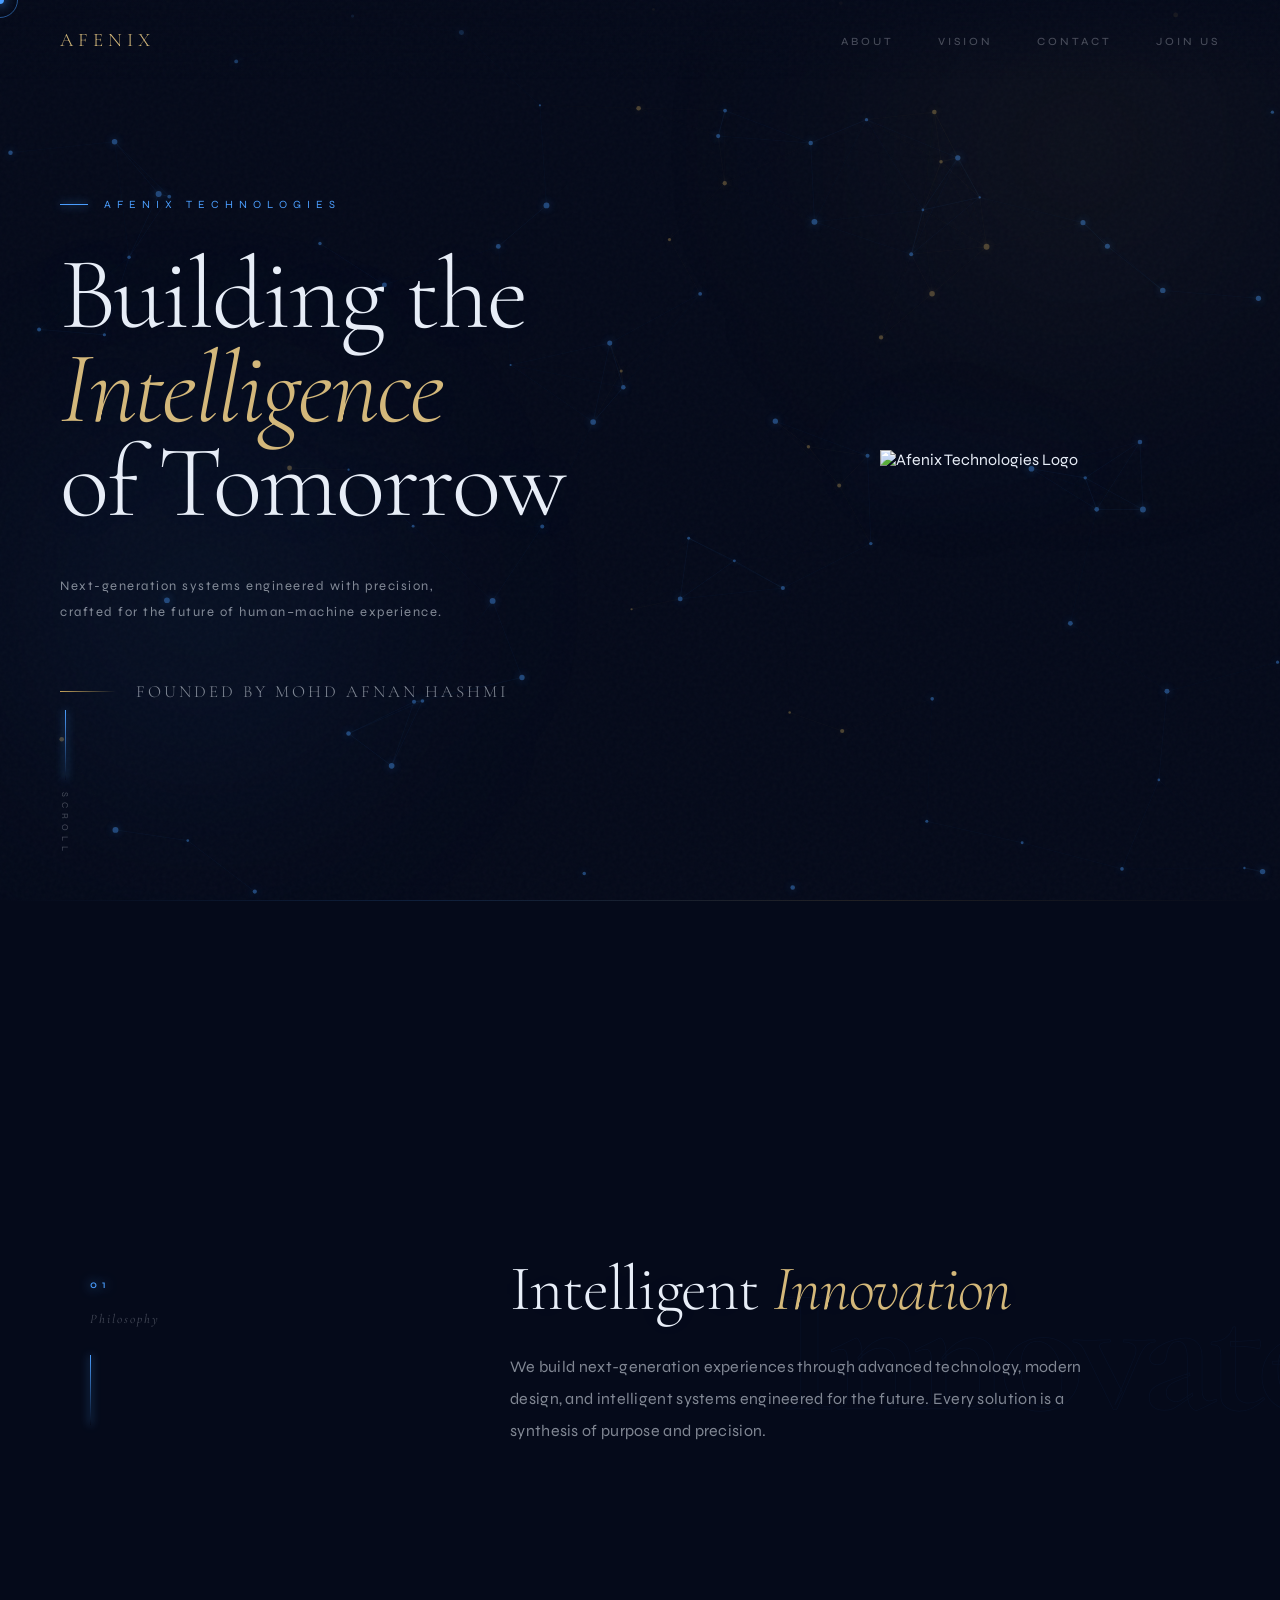
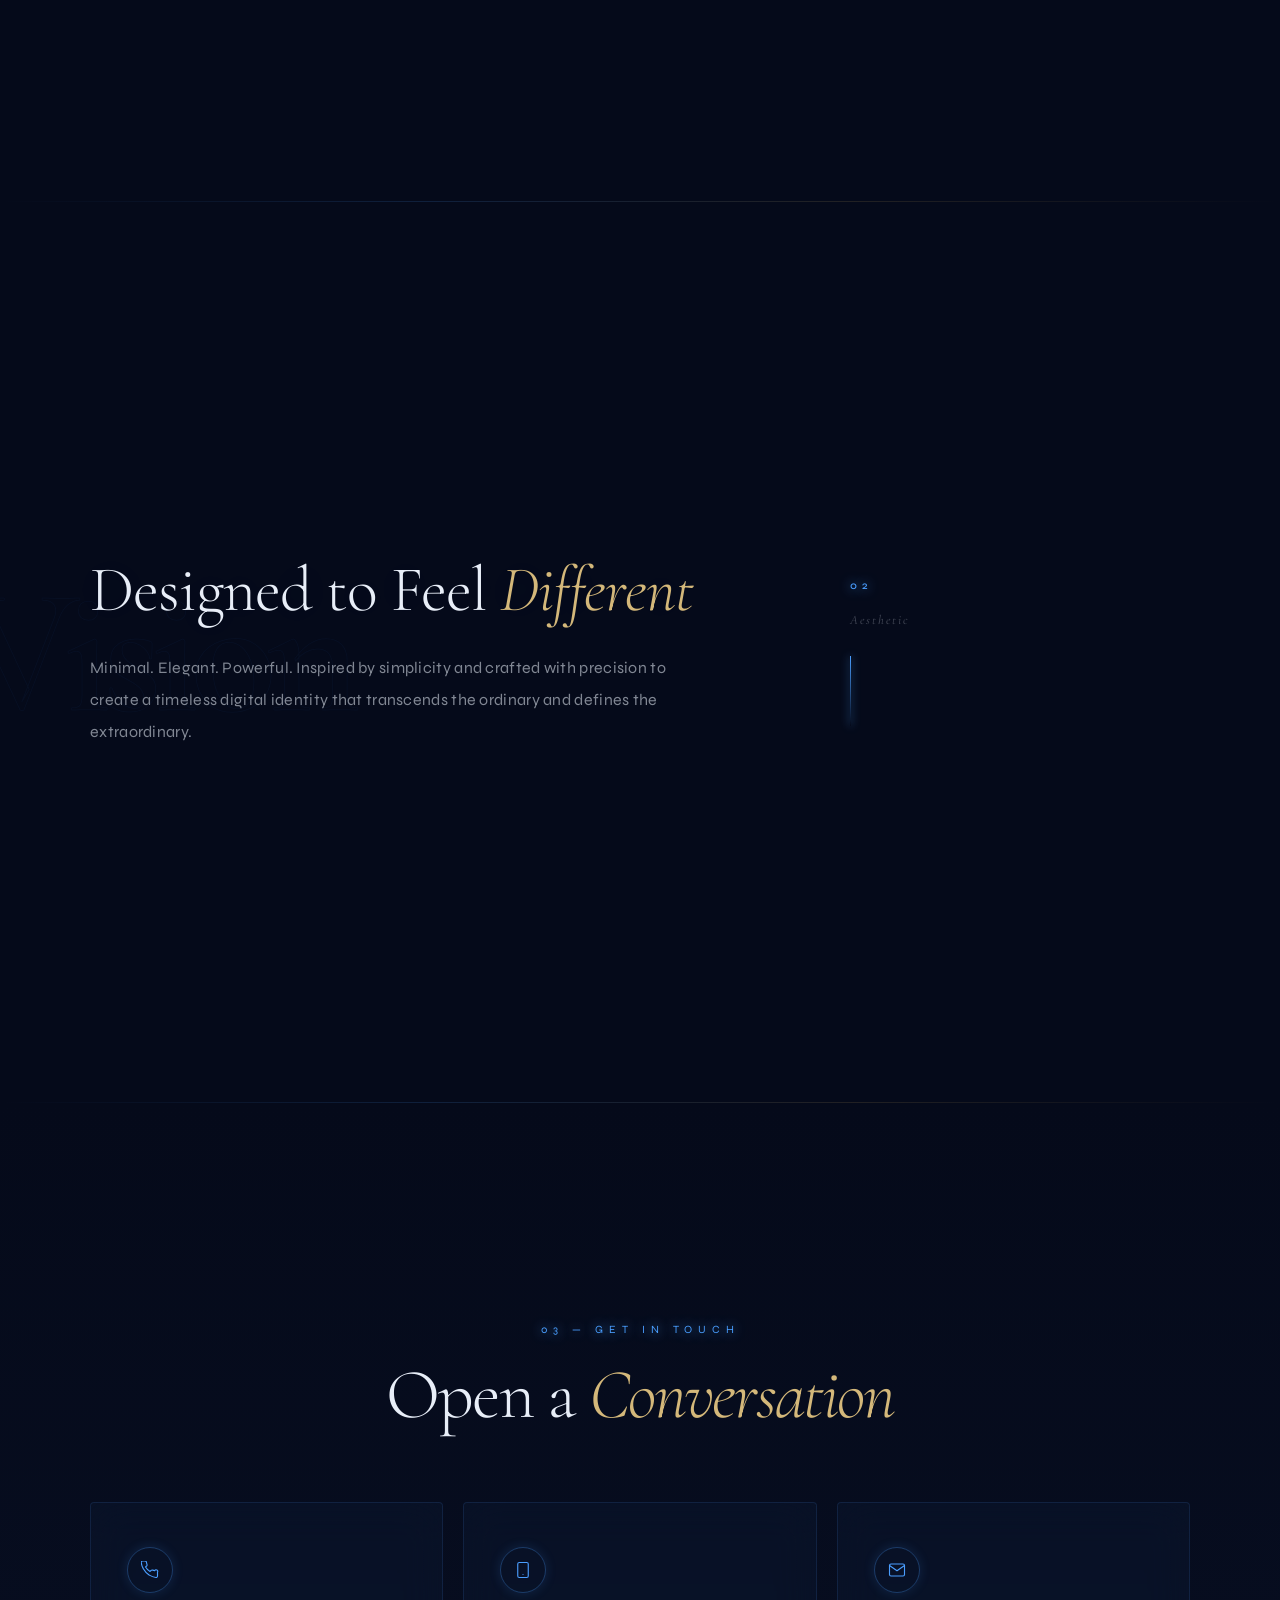
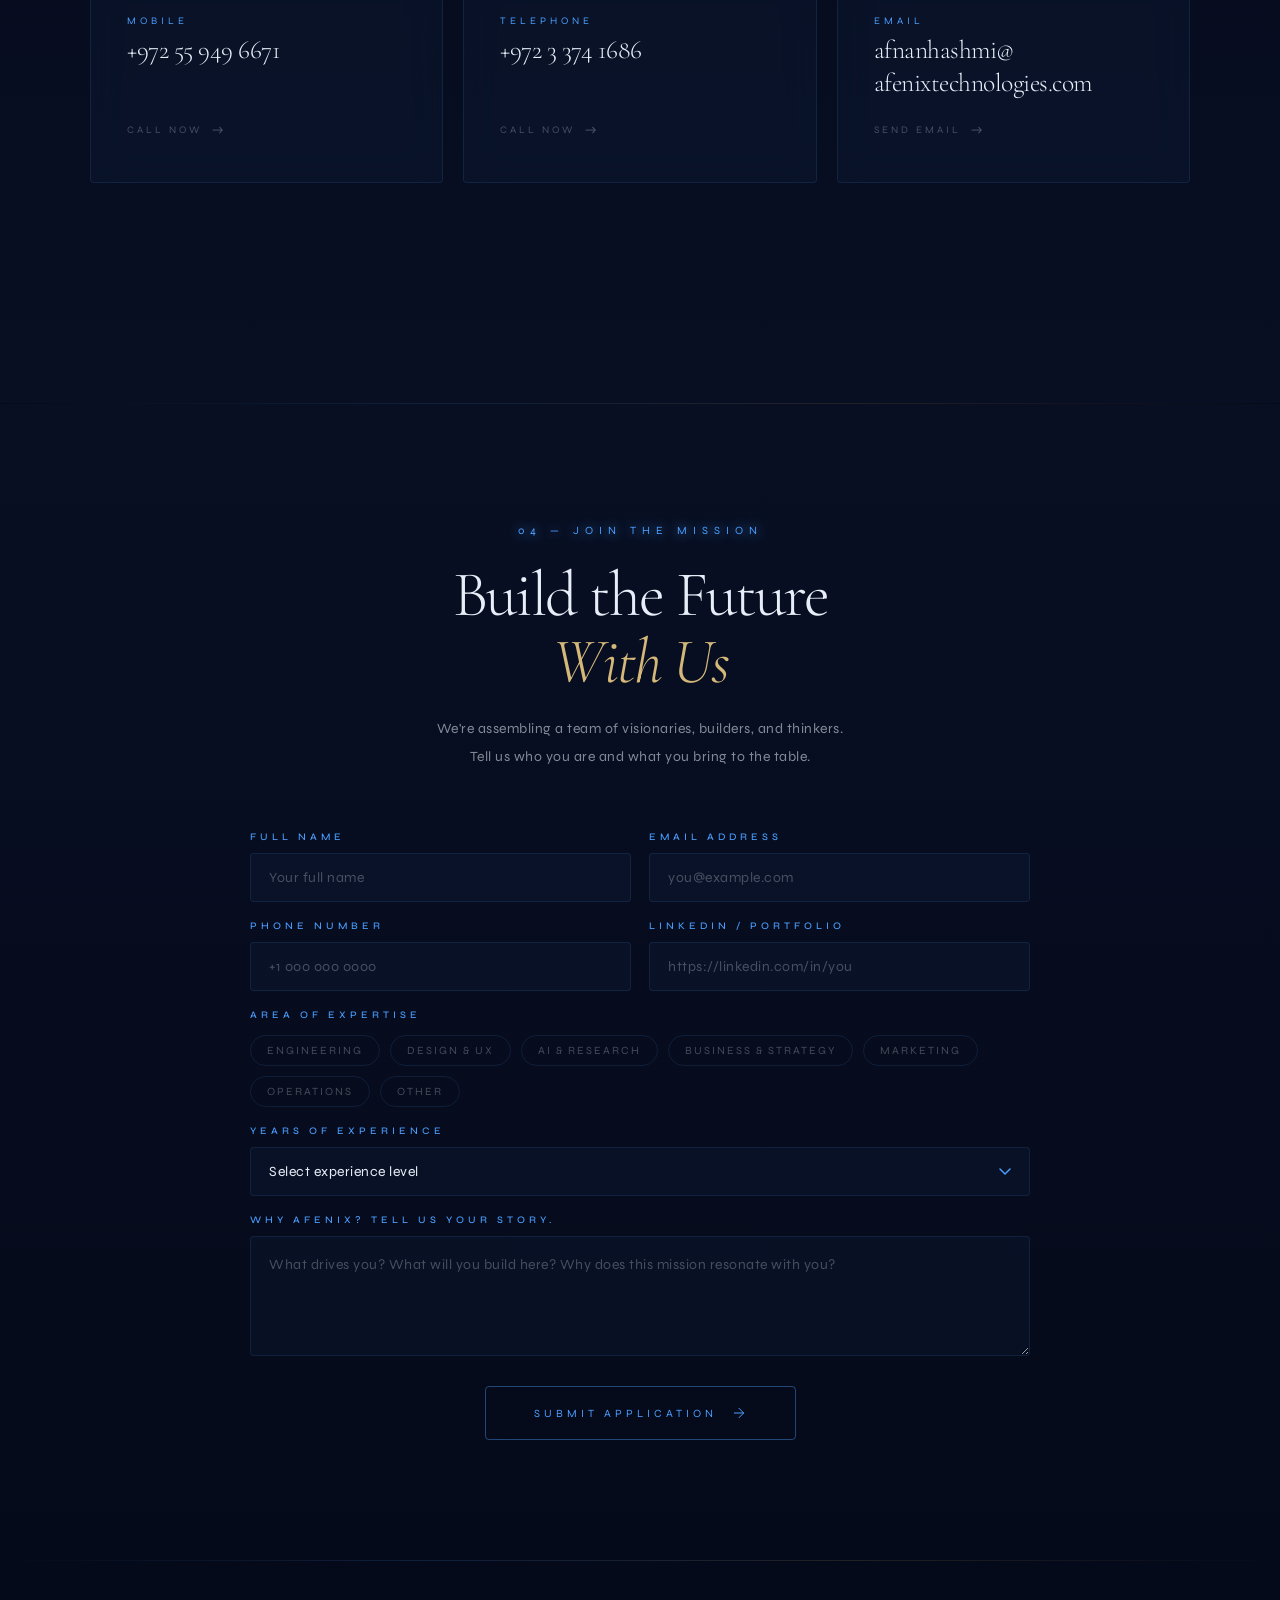
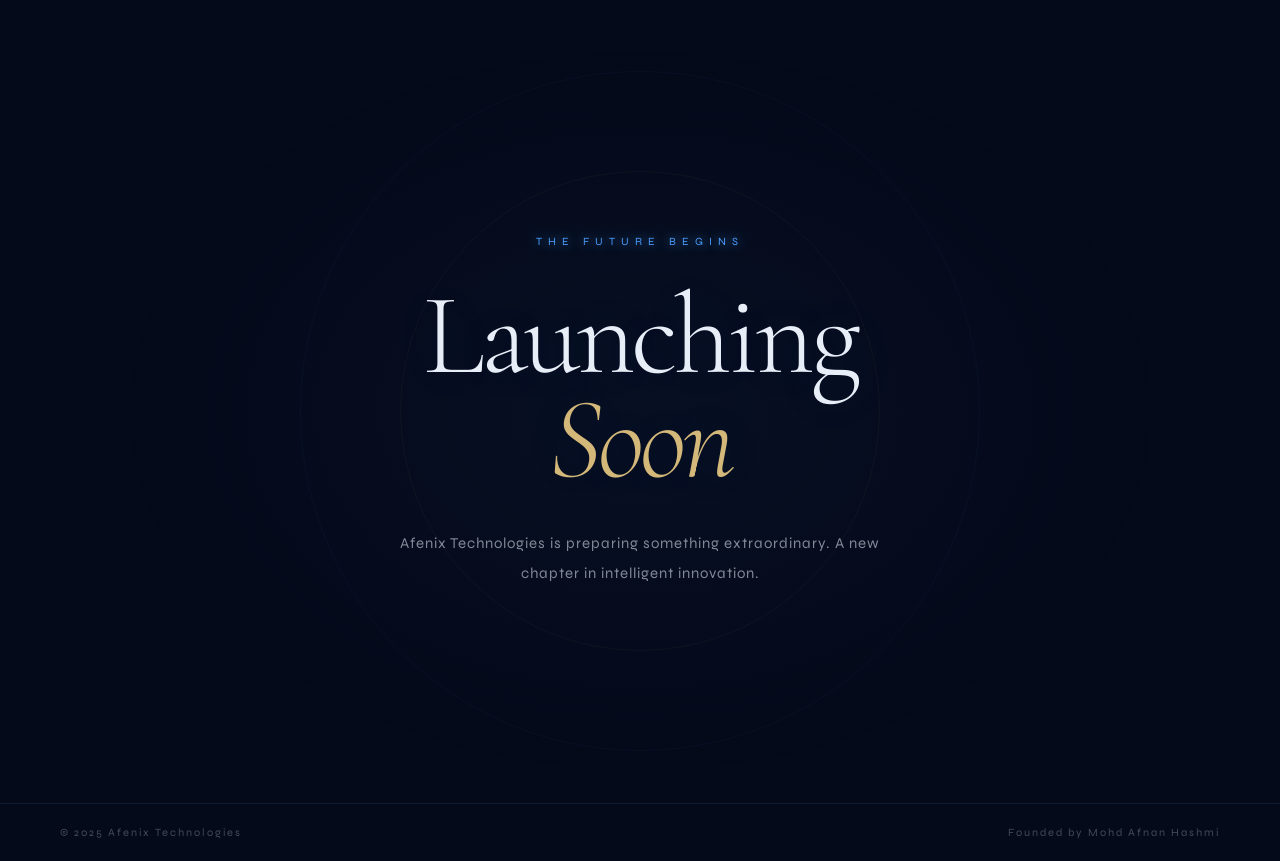
==== commit 4403f7cf: "Add files via upload" ====
--- a/index.html
+++ b/index.html
@@ -6,28 +6,29 @@
   <title>Afenix Technologies</title>
   <link rel="preconnect" href="https://fonts.googleapis.com">
   <link href="https://fonts.googleapis.com/css2?family=Cormorant+Garamond:ital,wght@0,300;0,400;0,600;1,300;1,400&family=Syne:wght@400;500;600;700;800&display=swap" rel="stylesheet">
-
   <style>
     :root {
-      --gold: #b89a5e;
+      --navy: #050a1a;
+      --navy-mid: #080f23;
+      --gold: #c4a35a;
       --gold-light: #d4b87a;
-      --gold-dim: rgba(184,154,94,0.18);
-      --white: #f5f2ec;
-      --off: rgba(245,242,236,0.55);
-      --dim: rgba(245,242,236,0.28);
-      --bg: #060608;
-      --surface: rgba(245,242,236,0.03);
-      --border: rgba(245,242,236,0.07);
-    }
-
-    *, *::before, *::after {
-      margin: 0; padding: 0; box-sizing: border-box;
-    }
-
+      --gold-dim: rgba(196,163,90,0.18);
+      --blue: #4a9eff;
+      --blue-glow: rgba(74,158,255,0.25);
+      --blue-dim: rgba(74,158,255,0.08);
+      --white: #e8eef8;
+      --off: rgba(232,238,248,0.55);
+      --dim: rgba(232,238,248,0.28);
+      --surface: rgba(74,158,255,0.04);
+      --border: rgba(74,158,255,0.12);
+      --border-gold: rgba(196,163,90,0.2);
+    }
+
+    *, *::before, *::after { margin:0; padding:0; box-sizing:border-box; }
     html { scroll-behavior: smooth; }
 
     body {
-      background: var(--bg);
+      background: var(--navy);
       color: var(--white);
       font-family: 'Syne', sans-serif;
       overflow-x: hidden;
@@ -36,763 +37,330 @@
 
     /* CUSTOM CURSOR */
     .cursor {
-      position: fixed;
-      width: 8px; height: 8px;
-      background: var(--gold);
-      border-radius: 50%;
-      pointer-events: none;
-      z-index: 9999;
-      transition: transform 0.15s ease, opacity 0.3s;
-      transform: translate(-50%, -50%);
+      position: fixed; width: 8px; height: 8px;
+      background: var(--blue); border-radius: 50%;
+      pointer-events: none; z-index: 9999;
+      transform: translate(-50%,-50%);
+      box-shadow: 0 0 12px var(--blue);
     }
     .cursor-ring {
-      position: fixed;
-      width: 36px; height: 36px;
-      border: 1px solid rgba(184,154,94,0.5);
-      border-radius: 50%;
-      pointer-events: none;
-      z-index: 9998;
-      transform: translate(-50%, -50%);
+      position: fixed; width: 36px; height: 36px;
+      border: 1px solid rgba(74,158,255,0.5);
+      border-radius: 50%; pointer-events: none; z-index: 9998;
+      transform: translate(-50%,-50%);
       transition: width 0.3s, height 0.3s, border-color 0.3s;
     }
-    .cursor-ring.hovered {
-      width: 56px; height: 56px;
-      border-color: var(--gold);
-    }
-
-    /* NOISE OVERLAY */
+    .cursor-ring.hovered { width:56px; height:56px; border-color: var(--blue); }
+
+    /* NOISE */
     body::after {
-      content: '';
-      position: fixed;
-      inset: 0;
-      background-image: url("data:image/svg+xml,%3Csvg viewBox='0 0 256 256' xmlns='http://www.w3.org/2000/svg'%3E%3Cfilter id='n'%3E%3CfeTurbulence type='fractalNoise' baseFrequency='0.9' numOctaves='4' stitchTiles='stitch'/%3E%3C/filter%3E%3Crect width='100%25' height='100%25' filter='url(%23n)' opacity='1'/%3E%3C/svg%3E");
-      opacity: 0.032;
-      pointer-events: none;
-      z-index: 1000;
+      content:''; position:fixed; inset:0;
+      background-image:url("data:image/svg+xml,%3Csvg viewBox='0 0 256 256' xmlns='http://www.w3.org/2000/svg'%3E%3Cfilter id='n'%3E%3CfeTurbulence type='fractalNoise' baseFrequency='0.9' numOctaves='4' stitchTiles='stitch'/%3E%3C/filter%3E%3Crect width='100%25' height='100%25' filter='url(%23n)' opacity='1'/%3E%3C/svg%3E");
+      opacity: 0.028; pointer-events:none; z-index:1000;
     }
 
     /* NAV */
     nav {
-      position: fixed;
-      top: 0; left: 0; right: 0;
-      z-index: 500;
-      display: flex;
-      justify-content: space-between;
-      align-items: center;
-      padding: 32px 60px;
-      mix-blend-mode: normal;
+      position:fixed; top:0; left:0; right:0; z-index:500;
+      display:flex; justify-content:space-between; align-items:center;
+      padding:28px 60px;
     }
     nav::before {
-      content: '';
-      position: absolute;
-      inset: 0;
-      background: linear-gradient(to bottom, rgba(6,6,8,0.85), transparent);
-      backdrop-filter: blur(0px);
-      pointer-events: none;
+      content:''; position:absolute; inset:0;
+      background:linear-gradient(to bottom, rgba(5,10,26,0.92), transparent);
+      pointer-events:none;
     }
     .nav-logo {
-      font-family: 'Cormorant Garamond', serif;
-      font-size: 20px;
-      font-weight: 300;
-      letter-spacing: 4px;
-      color: var(--gold-light);
-      text-transform: uppercase;
-      position: relative;
-    }
-    .nav-links {
-      display: flex;
-      gap: 48px;
-      list-style: none;
-      position: relative;
-    }
+      font-family:'Cormorant Garamond',serif;
+      font-size:19px; font-weight:300; letter-spacing:5px;
+      color:var(--gold-light); text-transform:uppercase; position:relative;
+    }
+    .nav-links { display:flex; gap:44px; list-style:none; position:relative; }
     .nav-links a {
-      font-size: 11px;
-      letter-spacing: 3px;
-      text-transform: uppercase;
-      color: var(--dim);
-      text-decoration: none;
-      transition: color 0.3s;
-      font-weight: 500;
-    }
-    .nav-links a:hover { color: var(--gold-light); }
-
-    /* LINE DECORATION */
-    .h-line {
-      width: 40px;
-      height: 1px;
-      background: var(--gold);
-      display: inline-block;
-      margin-bottom: 3px;
-      vertical-align: middle;
+      font-size:11px; letter-spacing:3px; text-transform:uppercase;
+      color:var(--dim); text-decoration:none; transition:color 0.3s; font-weight:500;
+    }
+    .nav-links a:hover { color:var(--blue); }
+
+    /* NEURAL CANVAS */
+    #neural-canvas {
+      position:fixed; inset:0; z-index:0; pointer-events:none; opacity:0.45;
     }
 
     /* HERO */
     #hero {
-      min-height: 100vh;
-      display: flex;
-      flex-direction: column;
-      justify-content: center;
-      align-items: flex-start;
-      padding: 0 60px 0 60px;
-      position: relative;
-      overflow: hidden;
-    }
-
-    /* Background orbs */
-    .orb {
-      position: absolute;
-      border-radius: 50%;
-      filter: blur(100px);
-      pointer-events: none;
-    }
-    .orb-1 {
-      width: 700px; height: 700px;
-      background: radial-gradient(circle, rgba(184,154,94,0.07) 0%, transparent 70%);
-      top: -200px; right: -200px;
-      animation: driftA 14s ease-in-out infinite alternate;
-    }
-    .orb-2 {
-      width: 400px; height: 400px;
-      background: radial-gradient(circle, rgba(80,120,200,0.06) 0%, transparent 70%);
-      bottom: 100px; left: -100px;
-      animation: driftB 18s ease-in-out infinite alternate;
-    }
-    @keyframes driftA { from { transform: translate(0,0); } to { transform: translate(-60px, 80px); } }
-    @keyframes driftB { from { transform: translate(0,0); } to { transform: translate(80px, -60px); } }
-
-    /* Grid lines */
-    .grid-lines {
-      position: absolute;
-      inset: 0;
-      background-image:
-        linear-gradient(rgba(245,242,236,0.025) 1px, transparent 1px),
-        linear-gradient(90deg, rgba(245,242,236,0.025) 1px, transparent 1px);
-      background-size: 80px 80px;
-      mask-image: radial-gradient(ellipse 80% 80% at 50% 50%, black 0%, transparent 100%);
+      min-height:100vh; display:flex; flex-direction:column;
+      justify-content:center; align-items:flex-start;
+      padding:0 60px; position:relative; overflow:hidden;
+    }
+
+    .hero-orb {
+      position:absolute; border-radius:50%; filter:blur(120px); pointer-events:none;
+    }
+    .orb-gold {
+      width:600px; height:600px;
+      background:radial-gradient(circle, rgba(196,163,90,0.08) 0%, transparent 70%);
+      top:-150px; right:-100px;
+      animation: driftA 16s ease-in-out infinite alternate;
+    }
+    .orb-blue {
+      width:500px; height:500px;
+      background:radial-gradient(circle, rgba(74,158,255,0.1) 0%, transparent 70%);
+      bottom:50px; left:-50px;
+      animation: driftB 20s ease-in-out infinite alternate;
+    }
+    @keyframes driftA { from{transform:translate(0,0)} to{transform:translate(-50px,80px)} }
+    @keyframes driftB { from{transform:translate(0,0)} to{transform:translate(70px,-50px)} }
+
+    /* Logo badge in hero */
+    .hero-logo-badge {
+      position:absolute; right:80px; top:50%; transform:translateY(-50%);
+      width:320px; height:320px; opacity:0;
+      animation:fadeUp 1.5s 0.8s ease forwards;
+    }
+    .hero-logo-badge img {
+      width:100%; height:100%; object-fit:contain;
+      filter: drop-shadow(0 0 40px rgba(74,158,255,0.4)) drop-shadow(0 0 80px rgba(196,163,90,0.2));
     }
 
     .hero-tag {
-      font-size: 11px;
-      letter-spacing: 6px;
-      text-transform: uppercase;
-      color: var(--gold);
-      margin-bottom: 40px;
-      opacity: 0;
-      animation: fadeUp 1s 0.3s ease forwards;
-      display: flex;
-      align-items: center;
-      gap: 16px;
-    }
-    .hero-tag::before {
-      content: '';
-      width: 32px; height: 1px;
-      background: var(--gold);
-    }
+      font-size:11px; letter-spacing:6px; text-transform:uppercase;
+      color:var(--blue); margin-bottom:36px; opacity:0;
+      animation:fadeUp 1s 0.3s ease forwards;
+      display:flex; align-items:center; gap:16px;
+    }
+    .hero-tag::before { content:''; width:28px; height:1px; background:var(--blue); box-shadow:0 0 8px var(--blue); }
 
     h1 {
-      font-family: 'Cormorant Garamond', serif;
-      font-size: clamp(72px, 9vw, 150px);
-      font-weight: 300;
-      line-height: 0.92;
-      letter-spacing: -2px;
-      color: var(--white);
-      opacity: 0;
-      animation: fadeUp 1.2s 0.5s ease forwards;
-      max-width: 900px;
-    }
-    h1 em {
-      font-style: italic;
-      color: var(--gold-light);
-    }
+      font-family:'Cormorant Garamond',serif;
+      font-size:clamp(64px,8vw,130px); font-weight:300;
+      line-height:0.92; letter-spacing:-2px;
+      color:var(--white); opacity:0;
+      animation:fadeUp 1.2s 0.5s ease forwards; max-width:780px;
+      text-shadow: 0 0 60px rgba(74,158,255,0.1);
+    }
+    h1 em { font-style:italic; color:var(--gold-light); }
 
     .hero-sub {
-      margin-top: 48px;
-      font-size: 13px;
-      letter-spacing: 2px;
-      color: var(--off);
-      font-weight: 400;
-      max-width: 420px;
-      line-height: 2;
-      opacity: 0;
-      animation: fadeUp 1s 0.9s ease forwards;
+      margin-top:44px; font-size:13px; letter-spacing:1.5px;
+      color:var(--off); max-width:400px; line-height:2;
+      opacity:0; animation:fadeUp 1s 0.9s ease forwards;
     }
 
     .hero-founder {
-      margin-top: 60px;
-      display: flex;
-      align-items: center;
-      gap: 20px;
-      opacity: 0;
-      animation: fadeUp 1s 1.1s ease forwards;
-    }
-    .founder-line {
-      width: 60px; height: 1px;
-      background: linear-gradient(to right, var(--gold), transparent);
-    }
+      margin-top:56px; display:flex; align-items:center; gap:20px;
+      opacity:0; animation:fadeUp 1s 1.1s ease forwards;
+    }
+    .founder-line { width:56px; height:1px; background:linear-gradient(to right, var(--gold), transparent); }
     .founder-name {
-      font-family: 'Cormorant Garamond', serif;
-      font-size: 18px;
-      font-weight: 300;
-      letter-spacing: 3px;
-      color: var(--off);
-      text-transform: uppercase;
+      font-family:'Cormorant Garamond',serif; font-size:17px;
+      font-weight:300; letter-spacing:3px; color:var(--off); text-transform:uppercase;
     }
 
     .scroll-cue {
-      position: absolute;
-      bottom: 48px; left: 60px;
-      display: flex;
-      flex-direction: column;
-      align-items: center;
-      gap: 12px;
-      opacity: 0;
-      animation: fadeUp 1s 1.4s ease forwards;
-    }
-    .scroll-cue span {
-      font-size: 9px;
-      letter-spacing: 5px;
-      color: var(--dim);
-      text-transform: uppercase;
-      writing-mode: vertical-rl;
-    }
+      position:absolute; bottom:44px; left:60px;
+      display:flex; flex-direction:column; align-items:center; gap:12px;
+      opacity:0; animation:fadeUp 1s 1.4s ease forwards;
+    }
+    .scroll-cue span { font-size:9px; letter-spacing:5px; color:var(--dim); text-transform:uppercase; writing-mode:vertical-rl; }
     .scroll-line {
-      width: 1px; height: 80px;
-      background: linear-gradient(to bottom, var(--gold), transparent);
-      animation: scrollPulse 2.5s ease-in-out infinite;
-    }
-    @keyframes scrollPulse {
-      0%, 100% { opacity: 0.4; transform: scaleY(1); }
-      50% { opacity: 1; transform: scaleY(1.1); }
-    }
-
-    @keyframes fadeUp {
-      from { opacity: 0; transform: translateY(30px); }
-      to { opacity: 1; transform: translateY(0); }
-    }
+      width:1px; height:70px;
+      background:linear-gradient(to bottom, var(--blue), transparent);
+      box-shadow:0 0 8px var(--blue);
+      animation:scrollPulse 2.5s ease-in-out infinite;
+    }
+    @keyframes scrollPulse { 0%,100%{opacity:0.4;} 50%{opacity:1;} }
+    @keyframes fadeUp { from{opacity:0;transform:translateY(30px);} to{opacity:1;transform:translateY(0);} }
 
     /* DIVIDER */
     .section-divider {
-      width: 100%;
-      height: 1px;
-      background: linear-gradient(to right, transparent, var(--gold-dim), transparent);
-      margin: 0 auto;
+      width:100%; height:1px;
+      background:linear-gradient(to right, transparent, rgba(74,158,255,0.15), rgba(196,163,90,0.15), transparent);
     }
 
     /* PANELS */
     .panel {
-      min-height: 100vh;
-      display: flex;
-      justify-content: center;
-      align-items: center;
-      padding: 120px 60px;
-      position: relative;
-      overflow: hidden;
-    }
-
+      min-height:100vh; display:flex; justify-content:center;
+      align-items:center; padding:120px 60px; position:relative; overflow:hidden;
+    }
     .panel-inner {
-      max-width: 1100px;
-      width: 100%;
-      display: grid;
-      grid-template-columns: 1fr 2fr;
-      gap: 80px;
-      align-items: center;
-    }
-    .panel-inner.reverse { grid-template-columns: 2fr 1fr; }
-    .panel-inner.reverse .panel-label-col { order: 2; }
-    .panel-inner.reverse .panel-text-col { order: 1; }
-
-    .panel-label-col {
-      display: flex;
-      flex-direction: column;
-      gap: 20px;
-    }
-    .section-num {
-      font-size: 11px;
-      letter-spacing: 5px;
-      color: var(--gold);
-      font-weight: 500;
-    }
-    .section-tag {
-      font-family: 'Cormorant Garamond', serif;
-      font-size: 13px;
-      font-style: italic;
-      color: var(--dim);
-      letter-spacing: 2px;
-    }
-    .vertical-rule {
-      width: 1px; height: 80px;
-      background: linear-gradient(to bottom, var(--gold), transparent);
-      margin-top: 8px;
-    }
-
+      max-width:1100px; width:100%;
+      display:grid; grid-template-columns:1fr 2fr; gap:80px; align-items:center;
+    }
+    .panel-inner.reverse { grid-template-columns:2fr 1fr; }
+    .panel-inner.reverse .panel-label-col { order:2; }
+    .panel-inner.reverse .panel-text-col { order:1; }
+    .panel-label-col { display:flex; flex-direction:column; gap:20px; }
+    .section-num { font-size:11px; letter-spacing:5px; color:var(--blue); font-weight:500; text-shadow:0 0 12px var(--blue); }
+    .section-tag { font-family:'Cormorant Garamond',serif; font-size:13px; font-style:italic; color:var(--dim); letter-spacing:2px; }
+    .vertical-rule { width:1px; height:70px; background:linear-gradient(to bottom, var(--blue), transparent); box-shadow:0 0 8px var(--blue); margin-top:8px; }
     .panel-text-col h2 {
-      font-family: 'Cormorant Garamond', serif;
-      font-size: clamp(48px, 5.5vw, 86px);
-      font-weight: 300;
-      line-height: 1.05;
-      letter-spacing: -1px;
-      margin-bottom: 32px;
-      color: var(--white);
-    }
-    .panel-text-col h2 em { font-style: italic; color: var(--gold-light); }
-
-    .panel-text-col p {
-      font-size: 16px;
-      line-height: 2;
-      color: var(--off);
-      font-weight: 400;
-      letter-spacing: 0.3px;
-      max-width: 600px;
-    }
-
+      font-family:'Cormorant Garamond',serif;
+      font-size:clamp(44px,5vw,80px); font-weight:300;
+      line-height:1.05; letter-spacing:-1px; margin-bottom:28px; color:var(--white);
+      text-shadow:0 0 40px rgba(74,158,255,0.08);
+    }
+    .panel-text-col h2 em { font-style:italic; color:var(--gold-light); }
+    .panel-text-col p { font-size:16px; line-height:2; color:var(--off); letter-spacing:0.3px; max-width:580px; }
     .watermark {
-      position: absolute;
-      font-family: 'Cormorant Garamond', serif;
-      font-size: clamp(100px, 16vw, 220px);
-      font-weight: 600;
-      letter-spacing: -10px;
-      color: transparent;
-      -webkit-text-stroke: 1px rgba(184,154,94,0.06);
-      user-select: none;
-      pointer-events: none;
-      right: -40px;
-      top: 50%;
-      transform: translateY(-50%);
-      white-space: nowrap;
+      position:absolute; font-family:'Cormorant Garamond',serif;
+      font-size:clamp(90px,14vw,200px); font-weight:600; letter-spacing:-10px;
+      color:transparent; -webkit-text-stroke:1px rgba(74,158,255,0.04);
+      user-select:none; pointer-events:none; right:-40px; top:50%; transform:translateY(-50%);
+      white-space:nowrap;
     }
 
     /* SCROLL REVEAL */
-    .reveal {
-      opacity: 0;
-      transform: translateY(60px);
-      transition: opacity 1s ease, transform 1s ease;
-    }
-    .reveal.visible {
-      opacity: 1;
-      transform: translateY(0);
-    }
-    .reveal-delay { transition-delay: 0.2s; }
-    .reveal-delay-2 { transition-delay: 0.4s; }
+    .reveal { opacity:0; transform:translateY(60px); transition:opacity 1s ease, transform 1s ease; }
+    .reveal.visible { opacity:1; transform:translateY(0); }
+    .reveal-delay { transition-delay:0.2s; }
+    .reveal-delay-2 { transition-delay:0.4s; }
 
     /* CONTACT */
-    #contact {
-      background: linear-gradient(to bottom, var(--bg) 0%, #0a080e 100%);
-    }
-    .contact-inner {
-      max-width: 1100px;
-      width: 100%;
-      margin: 0 auto;
-    }
-    .contact-header {
-      text-align: center;
-      margin-bottom: 80px;
-    }
-    .contact-header .kicker {
-      font-size: 11px;
-      letter-spacing: 6px;
-      text-transform: uppercase;
-      color: var(--gold);
-      margin-bottom: 24px;
-      display: block;
-    }
-    .contact-header h2 {
-      font-family: 'Cormorant Garamond', serif;
-      font-size: clamp(48px, 6vw, 90px);
-      font-weight: 300;
-      letter-spacing: -2px;
-      line-height: 1;
-      color: var(--white);
-    }
-    .contact-header h2 em { font-style: italic; color: var(--gold-light); }
-
-    .contact-grid {
-      display: grid;
-      grid-template-columns: repeat(3, 1fr);
-      gap: 24px;
-    }
-
+    #contact { background:linear-gradient(to bottom, var(--navy) 0%, var(--navy-mid) 100%); }
+    .contact-inner { max-width:1100px; width:100%; margin:0 auto; }
+    .contact-header { text-align:center; margin-bottom:72px; }
+    .contact-header .kicker { font-size:11px; letter-spacing:6px; text-transform:uppercase; color:var(--blue); margin-bottom:24px; display:block; text-shadow:0 0 12px var(--blue); }
+    .contact-header h2 { font-family:'Cormorant Garamond',serif; font-size:clamp(44px,5.5vw,82px); font-weight:300; letter-spacing:-2px; line-height:1; color:var(--white); }
+    .contact-header h2 em { font-style:italic; color:var(--gold-light); }
+    .contact-grid { display:grid; grid-template-columns:repeat(3,1fr); gap:20px; }
     .contact-card {
-      position: relative;
-      padding: 48px 40px;
-      border: 1px solid var(--border);
-      border-radius: 4px;
-      background: var(--surface);
-      backdrop-filter: blur(30px);
-      text-decoration: none;
-      color: inherit;
-      overflow: hidden;
-      transition: border-color 0.4s, transform 0.4s, background 0.4s;
-      display: flex;
-      flex-direction: column;
-      gap: 24px;
-      cursor: none;
+      position:relative; padding:44px 36px; border:1px solid var(--border);
+      border-radius:4px; background:var(--surface);
+      backdrop-filter:blur(20px); text-decoration:none; color:inherit;
+      overflow:hidden; transition:border-color 0.4s, transform 0.4s, background 0.4s;
+      display:flex; flex-direction:column; gap:22px; cursor:none;
     }
     .contact-card::before {
-      content: '';
-      position: absolute;
-      inset: 0;
-      background: linear-gradient(135deg, rgba(184,154,94,0.06) 0%, transparent 60%);
-      opacity: 0;
-      transition: opacity 0.4s;
-    }
-    .contact-card:hover {
-      border-color: rgba(184,154,94,0.4);
-      transform: translateY(-6px);
-      background: rgba(245,242,236,0.05);
-    }
-    .contact-card:hover::before { opacity: 1; }
-
+      content:''; position:absolute; inset:0;
+      background:linear-gradient(135deg, rgba(74,158,255,0.06) 0%, rgba(196,163,90,0.04) 100%);
+      opacity:0; transition:opacity 0.4s;
+    }
+    .contact-card:hover { border-color:rgba(74,158,255,0.4); transform:translateY(-6px); background:rgba(74,158,255,0.06); }
+    .contact-card:hover::before { opacity:1; }
     .card-icon {
-      width: 48px; height: 48px;
-      border: 1px solid rgba(184,154,94,0.3);
-      border-radius: 50%;
-      display: flex;
-      align-items: center;
-      justify-content: center;
-    }
-    .card-icon svg {
-      width: 20px; height: 20px;
-      stroke: var(--gold);
-      fill: none;
-      stroke-width: 1.5;
-      stroke-linecap: round;
-      stroke-linejoin: round;
-    }
-
-    .card-label {
-      font-size: 10px;
-      letter-spacing: 4px;
-      text-transform: uppercase;
-      color: var(--gold);
-      margin-bottom: 6px;
-    }
-    .card-value {
-      font-family: 'Cormorant Garamond', serif;
-      font-size: clamp(20px, 2.2vw, 28px);
-      font-weight: 300;
-      color: var(--white);
-      letter-spacing: -0.5px;
-      line-height: 1.3;
-    }
-    .card-action {
-      margin-top: auto;
-      font-size: 10px;
-      letter-spacing: 3px;
-      text-transform: uppercase;
-      color: var(--dim);
-      display: flex;
-      align-items: center;
-      gap: 10px;
-      transition: color 0.3s, gap 0.3s;
-    }
-    .contact-card:hover .card-action { color: var(--gold); gap: 16px; }
-    .card-action::after {
-      content: '→';
-      font-size: 14px;
-    }
-
-    /* FOOTER / LAUNCH */
+      width:46px; height:46px;
+      border:1px solid rgba(74,158,255,0.3); border-radius:50%;
+      display:flex; align-items:center; justify-content:center;
+      box-shadow:0 0 12px rgba(74,158,255,0.15);
+    }
+    .card-icon svg { width:18px; height:18px; stroke:var(--blue); fill:none; stroke-width:1.5; stroke-linecap:round; stroke-linejoin:round; }
+    .card-label { font-size:10px; letter-spacing:4px; text-transform:uppercase; color:var(--blue); margin-bottom:6px; }
+    .card-value { font-family:'Cormorant Garamond',serif; font-size:clamp(18px,2vw,26px); font-weight:300; color:var(--white); letter-spacing:-0.5px; line-height:1.3; }
+    .card-action { margin-top:auto; font-size:10px; letter-spacing:3px; text-transform:uppercase; color:var(--dim); display:flex; align-items:center; gap:10px; transition:color 0.3s, gap 0.3s; }
+    .contact-card:hover .card-action { color:var(--blue); gap:16px; }
+    .card-action::after { content:'→'; font-size:14px; }
+
+    /* JOIN FORM */
+    #join { background:linear-gradient(to bottom, var(--navy-mid), var(--navy)); }
+    .join-inner { max-width:780px; width:100%; margin:0 auto; }
+    .join-header { text-align:center; margin-bottom:60px; }
+    .join-header .kicker { font-size:11px; letter-spacing:6px; text-transform:uppercase; color:var(--blue); margin-bottom:24px; display:block; text-shadow:0 0 12px var(--blue); }
+    .join-header h2 { font-family:'Cormorant Garamond',serif; font-size:clamp(40px,5vw,76px); font-weight:300; letter-spacing:-2px; line-height:1.05; color:var(--white); }
+    .join-header h2 em { font-style:italic; color:var(--gold-light); }
+    .join-header p { margin-top:20px; font-size:14px; color:var(--off); line-height:2; letter-spacing:0.5px; }
+    .apply-form { display:flex; flex-direction:column; gap:18px; }
+    .form-row { display:grid; grid-template-columns:1fr 1fr; gap:18px; }
+    .form-group { display:flex; flex-direction:column; gap:10px; position:relative; }
+    .form-group label { font-size:10px; letter-spacing:4px; text-transform:uppercase; color:var(--blue); font-weight:500; }
+    .form-group input, .form-group select, .form-group textarea {
+      background:rgba(74,158,255,0.04); border:1px solid var(--border);
+      border-radius:4px; padding:15px 18px; color:var(--white);
+      font-family:'Syne',sans-serif; font-size:14px; letter-spacing:0.5px;
+      outline:none; transition:border-color 0.3s, background 0.3s, box-shadow 0.3s;
+      width:100%; -webkit-appearance:none;
+    }
+    .form-group select {
+      cursor:none;
+      background-image:url("data:image/svg+xml,%3Csvg xmlns='http://www.w3.org/2000/svg' width='12' height='8' viewBox='0 0 12 8'%3E%3Cpath d='M1 1l5 5 5-5' stroke='%234a9eff' stroke-width='1.5' fill='none' stroke-linecap='round'/%3E%3C/svg%3E");
+      background-repeat:no-repeat; background-position:right 18px center; padding-right:44px;
+      background-color:rgba(74,158,255,0.04);
+    }
+    .form-group select option { background:#080f23; color:var(--white); }
+    .form-group input::placeholder, .form-group textarea::placeholder { color:var(--dim); }
+    .form-group input:focus, .form-group select:focus, .form-group textarea:focus {
+      border-color:rgba(74,158,255,0.5); background:rgba(74,158,255,0.07);
+      box-shadow:0 0 20px rgba(74,158,255,0.08);
+    }
+    .form-group textarea { resize:vertical; min-height:120px; line-height:1.8; }
+    .role-pills { display:flex; flex-wrap:wrap; gap:10px; margin-top:4px; }
+    .role-pill {
+      padding:8px 16px; border:1px solid var(--border); border-radius:100px;
+      font-size:11px; letter-spacing:2px; text-transform:uppercase;
+      color:var(--dim); cursor:none; transition:all 0.25s; user-select:none;
+    }
+    .role-pill:hover { border-color:rgba(74,158,255,0.4); color:var(--off); }
+    .role-pill.active { border-color:var(--blue); color:var(--blue); background:rgba(74,158,255,0.1); box-shadow:0 0 12px rgba(74,158,255,0.15); }
+    .submit-btn {
+      margin-top:12px; position:relative; display:inline-flex; align-items:center;
+      justify-content:center; gap:14px; padding:18px 48px;
+      background:transparent; border:1px solid rgba(74,158,255,0.4);
+      border-radius:4px; color:var(--blue); font-family:'Syne',sans-serif;
+      font-size:11px; letter-spacing:4px; text-transform:uppercase;
+      cursor:none; overflow:hidden; transition:color 0.4s, border-color 0.4s;
+      align-self:center;
+    }
+    .submit-btn::before {
+      content:''; position:absolute; inset:0;
+      background:linear-gradient(135deg, rgba(74,158,255,0.15), rgba(74,158,255,0.05));
+      transform:translateX(-100%); transition:transform 0.5s ease;
+    }
+    .submit-btn:hover::before { transform:translateX(0); }
+    .submit-btn:hover { border-color:var(--blue); box-shadow:0 0 24px rgba(74,158,255,0.2); }
+    .submit-btn svg { width:16px; height:16px; stroke:currentColor; fill:none; stroke-width:1.5; stroke-linecap:round; stroke-linejoin:round; transition:transform 0.3s; position:relative; }
+    .submit-btn:hover svg { transform:translateX(4px); }
+    .form-success { display:none; text-align:center; padding:60px 40px; border:1px solid var(--border); border-radius:4px; background:rgba(74,158,255,0.04); }
+    .form-success.show { display:flex; flex-direction:column; align-items:center; gap:20px; }
+    .success-icon { width:64px; height:64px; border:1px solid var(--blue); border-radius:50%; display:flex; align-items:center; justify-content:center; box-shadow:0 0 20px rgba(74,158,255,0.3); }
+    .success-icon svg { width:26px; height:26px; stroke:var(--blue); fill:none; stroke-width:1.5; stroke-linecap:round; stroke-linejoin:round; }
+    .form-success h3 { font-family:'Cormorant Garamond',serif; font-size:36px; font-weight:300; color:var(--white); letter-spacing:-1px; }
+    .form-success h3 em { font-style:italic; color:var(--gold-light); }
+    .form-success p { font-size:14px; color:var(--off); line-height:2; }
+
+    /* LAUNCH */
     #launch {
-      min-height: 100vh;
-      display: flex;
-      flex-direction: column;
-      justify-content: center;
-      align-items: center;
-      text-align: center;
-      position: relative;
-      padding: 80px 60px;
-      overflow: hidden;
-    }
-    .launch-bg {
-      position: absolute;
-      inset: 0;
-      background: radial-gradient(ellipse 60% 60% at 50% 50%, rgba(184,154,94,0.05) 0%, transparent 70%);
-    }
+      min-height:100vh; display:flex; flex-direction:column;
+      justify-content:center; align-items:center; text-align:center;
+      position:relative; padding:80px 60px; overflow:hidden;
+    }
+    .launch-bg { position:absolute; inset:0; background:radial-gradient(ellipse 60% 60% at 50% 50%, rgba(74,158,255,0.04) 0%, transparent 70%); }
     .launch-ring {
-      position: absolute;
-      border: 1px solid rgba(184,154,94,0.06);
-      border-radius: 50%;
-      top: 50%; left: 50%;
-      transform: translate(-50%, -50%);
-      animation: expandRing 6s ease-in-out infinite;
-    }
-    .launch-ring:nth-child(1) { width: 300px; height: 300px; animation-delay: 0s; }
-    .launch-ring:nth-child(2) { width: 500px; height: 500px; animation-delay: 1.5s; }
-    .launch-ring:nth-child(3) { width: 700px; height: 700px; animation-delay: 3s; }
-    @keyframes expandRing {
-      0% { opacity: 0.6; }
-      100% { opacity: 0; }
-    }
-
-    .launch-kicker {
-      font-size: 11px;
-      letter-spacing: 6px;
-      text-transform: uppercase;
-      color: var(--gold);
-      margin-bottom: 40px;
-      position: relative;
-    }
-    .launch-title {
-      font-family: 'Cormorant Garamond', serif;
-      font-size: clamp(60px, 10vw, 160px);
-      font-weight: 300;
-      line-height: 0.9;
-      letter-spacing: -4px;
-      color: var(--white);
-      position: relative;
-      margin-bottom: 40px;
-    }
-    .launch-title em { font-style: italic; color: var(--gold-light); }
-
-    .launch-sub {
-      font-size: 15px;
-      color: var(--off);
-      line-height: 2;
-      letter-spacing: 1px;
-      max-width: 500px;
-      position: relative;
-    }
-
-    .footer-bar {
-      position: absolute;
-      bottom: 0; left: 0; right: 0;
-      padding: 24px 60px;
-      display: flex;
-      justify-content: space-between;
-      align-items: center;
-      border-top: 1px solid var(--border);
-    }
-    .footer-bar span {
-      font-size: 11px;
-      letter-spacing: 2px;
-      color: var(--dim);
-    }
-
-    /* JOIN FORM SECTION */
-    #join {
-      background: linear-gradient(to bottom, #0a080e, var(--bg));
-    }
-    .join-inner {
-      max-width: 780px;
-      width: 100%;
-      margin: 0 auto;
-    }
-    .join-header {
-      text-align: center;
-      margin-bottom: 64px;
-    }
-    .join-header .kicker {
-      font-size: 11px;
-      letter-spacing: 6px;
-      text-transform: uppercase;
-      color: var(--gold);
-      margin-bottom: 24px;
-      display: block;
-    }
-    .join-header h2 {
-      font-family: 'Cormorant Garamond', serif;
-      font-size: clamp(42px, 5.5vw, 80px);
-      font-weight: 300;
-      letter-spacing: -2px;
-      line-height: 1.05;
-      color: var(--white);
-    }
-    .join-header h2 em { font-style: italic; color: var(--gold-light); }
-    .join-header p {
-      margin-top: 20px;
-      font-size: 14px;
-      color: var(--off);
-      line-height: 2;
-      letter-spacing: 0.5px;
-    }
-
-    .apply-form {
-      display: flex;
-      flex-direction: column;
-      gap: 20px;
-    }
-    .form-row {
-      display: grid;
-      grid-template-columns: 1fr 1fr;
-      gap: 20px;
-    }
-    .form-group {
-      display: flex;
-      flex-direction: column;
-      gap: 10px;
-      position: relative;
-    }
-    .form-group label {
-      font-size: 10px;
-      letter-spacing: 4px;
-      text-transform: uppercase;
-      color: var(--gold);
-      font-weight: 500;
-    }
-    .form-group input,
-    .form-group select,
-    .form-group textarea {
-      background: rgba(245,242,236,0.03);
-      border: 1px solid var(--border);
-      border-radius: 4px;
-      padding: 16px 20px;
-      color: var(--white);
-      font-family: 'Syne', sans-serif;
-      font-size: 14px;
-      letter-spacing: 0.5px;
-      outline: none;
-      transition: border-color 0.3s, background 0.3s;
-      width: 100%;
-      -webkit-appearance: none;
-    }
-    .form-group select {
-      cursor: none;
-      background-image: url("data:image/svg+xml,%3Csvg xmlns='http://www.w3.org/2000/svg' width='12' height='8' viewBox='0 0 12 8'%3E%3Cpath d='M1 1l5 5 5-5' stroke='%23b89a5e' stroke-width='1.5' fill='none' stroke-linecap='round'/%3E%3C/svg%3E");
-      background-repeat: no-repeat;
-      background-position: right 18px center;
-      padding-right: 44px;
-    }
-    .form-group select option {
-      background: #0f0f14;
-      color: var(--white);
-    }
-    .form-group input::placeholder,
-    .form-group textarea::placeholder {
-      color: var(--dim);
-    }
-    .form-group input:focus,
-    .form-group select:focus,
-    .form-group textarea:focus {
-      border-color: rgba(184,154,94,0.5);
-      background: rgba(184,154,94,0.04);
-    }
-    .form-group textarea {
-      resize: vertical;
-      min-height: 130px;
-      line-height: 1.8;
-    }
-
-    /* Role pills */
-    .role-pills {
-      display: flex;
-      flex-wrap: wrap;
-      gap: 10px;
-      margin-top: 4px;
-    }
-    .role-pill {
-      padding: 8px 18px;
-      border: 1px solid var(--border);
-      border-radius: 100px;
-      font-size: 11px;
-      letter-spacing: 2px;
-      text-transform: uppercase;
-      color: var(--dim);
-      cursor: none;
-      transition: all 0.25s;
-      user-select: none;
-    }
-    .role-pill:hover { border-color: rgba(184,154,94,0.4); color: var(--off); }
-    .role-pill.active { border-color: var(--gold); color: var(--gold); background: rgba(184,154,94,0.08); }
-
-    .submit-btn {
-      margin-top: 12px;
-      position: relative;
-      display: inline-flex;
-      align-items: center;
-      justify-content: center;
-      gap: 14px;
-      padding: 20px 52px;
-      background: transparent;
-      border: 1px solid rgba(184,154,94,0.5);
-      border-radius: 4px;
-      color: var(--gold-light);
-      font-family: 'Syne', sans-serif;
-      font-size: 11px;
-      letter-spacing: 4px;
-      text-transform: uppercase;
-      cursor: none;
-      overflow: hidden;
-      transition: color 0.4s, border-color 0.4s;
-      align-self: center;
-    }
-    .submit-btn::before {
-      content: '';
-      position: absolute;
-      inset: 0;
-      background: linear-gradient(135deg, rgba(184,154,94,0.15), rgba(184,154,94,0.05));
-      transform: translateX(-100%);
-      transition: transform 0.5s ease;
-    }
-    .submit-btn:hover::before { transform: translateX(0); }
-    .submit-btn:hover { border-color: var(--gold); }
-    .submit-btn svg {
-      width: 16px; height: 16px;
-      stroke: currentColor;
-      fill: none;
-      stroke-width: 1.5;
-      stroke-linecap: round;
-      stroke-linejoin: round;
-      transition: transform 0.3s;
-      position: relative;
-    }
-    .submit-btn:hover svg { transform: translateX(4px); }
-
-    /* Success state */
-    .form-success {
-      display: none;
-      text-align: center;
-      padding: 60px 40px;
-      border: 1px solid rgba(184,154,94,0.2);
-      border-radius: 4px;
-      background: rgba(184,154,94,0.04);
-    }
-    .form-success.show { display: flex; flex-direction: column; align-items: center; gap: 20px; }
-    .success-icon {
-      width: 64px; height: 64px;
-      border: 1px solid var(--gold);
-      border-radius: 50%;
-      display: flex; align-items: center; justify-content: center;
-    }
-    .success-icon svg { width: 26px; height: 26px; stroke: var(--gold); fill: none; stroke-width: 1.5; stroke-linecap: round; stroke-linejoin: round; }
-    .form-success h3 {
-      font-family: 'Cormorant Garamond', serif;
-      font-size: 36px;
-      font-weight: 300;
-      color: var(--white);
-      letter-spacing: -1px;
-    }
-    .form-success h3 em { font-style: italic; color: var(--gold-light); }
-    .form-success p { font-size: 14px; color: var(--off); line-height: 2; }
-
-    @media (max-width: 900px) {
-      .form-row { grid-template-columns: 1fr; }
-      .submit-btn { width: 100%; }
-    }
-
-  
-    @media (max-width: 900px) {
-      nav { padding: 24px 28px; }
-      .nav-links { display: none; }
-      #hero { padding: 0 28px; }
-      .scroll-cue { left: 28px; }
-      .panel { padding: 80px 28px; }
-      .panel-inner, .panel-inner.reverse {
-        grid-template-columns: 1fr;
-        gap: 40px;
-      }
-      .panel-inner.reverse .panel-label-col { order: 0; }
-      .panel-inner.reverse .panel-text-col { order: 0; }
-      .vertical-rule { height: 40px; }
-      .contact-grid { grid-template-columns: 1fr; }
-      #launch { padding: 80px 28px; }
-      .footer-bar { padding: 20px 28px; flex-direction: column; gap: 8px; }
+      position:absolute; border-radius:50%;
+      top:50%; left:50%; transform:translate(-50%,-50%);
+      animation:expandRing 7s ease-in-out infinite;
+    }
+    .launch-ring:nth-child(1) { width:280px; height:280px; border:1px solid rgba(74,158,255,0.08); animation-delay:0s; }
+    .launch-ring:nth-child(2) { width:480px; height:480px; border:1px solid rgba(196,163,90,0.05); animation-delay:2s; }
+    .launch-ring:nth-child(3) { width:680px; height:680px; border:1px solid rgba(74,158,255,0.04); animation-delay:4s; }
+    @keyframes expandRing { 0%{opacity:0.7;} 100%{opacity:0;} }
+    .launch-kicker { font-size:11px; letter-spacing:6px; text-transform:uppercase; color:var(--blue); margin-bottom:36px; position:relative; text-shadow:0 0 12px var(--blue); }
+    .launch-title { font-family:'Cormorant Garamond',serif; font-size:clamp(56px,9vw,150px); font-weight:300; line-height:0.9; letter-spacing:-4px; color:var(--white); position:relative; margin-bottom:36px; text-shadow:0 0 60px rgba(74,158,255,0.1); }
+    .launch-title em { font-style:italic; color:var(--gold-light); }
+    .launch-sub { font-size:15px; color:var(--off); line-height:2; letter-spacing:1px; max-width:480px; position:relative; }
+    .footer-bar { position:absolute; bottom:0; left:0; right:0; padding:22px 60px; display:flex; justify-content:space-between; align-items:center; border-top:1px solid var(--border); }
+    .footer-bar span { font-size:11px; letter-spacing:2px; color:var(--dim); }
+
+    /* RESPONSIVE */
+    @media(max-width:900px) {
+      nav { padding:22px 24px; }
+      .nav-links { display:none; }
+      #hero { padding:0 24px; }
+      .hero-logo-badge { display:none; }
+      .scroll-cue { left:24px; }
+      .panel { padding:80px 24px; }
+      .panel-inner, .panel-inner.reverse { grid-template-columns:1fr; gap:36px; }
+      .panel-inner.reverse .panel-label-col { order:0; }
+      .panel-inner.reverse .panel-text-col { order:0; }
+      .contact-grid { grid-template-columns:1fr; }
+      .form-row { grid-template-columns:1fr; }
+      .submit-btn { width:100%; }
+      #launch { padding:80px 24px; }
+      .footer-bar { padding:18px 24px; flex-direction:column; gap:8px; }
     }
   </style>
 </head>
-
 <body>
-
-  <!-- CURSOR -->
+  <canvas id="neural-canvas"></canvas>
   <div class="cursor" id="cursor"></div>
   <div class="cursor-ring" id="cursorRing"></div>
 
@@ -809,23 +377,21 @@
 
   <!-- HERO -->
   <section id="hero">
-    <div class="orb orb-1"></div>
-    <div class="orb orb-2"></div>
-    <div class="grid-lines"></div>
+    <div class="hero-orb orb-gold"></div>
+    <div class="hero-orb orb-blue"></div>
+
+    <!-- Logo -->
+    <div class="hero-logo-badge">
+      <img src="[data-uri]" alt="Afenix Technologies Logo" />
+    </div>
 
     <div class="hero-tag">Afenix Technologies</div>
-
     <h1>Building the<br><em>Intelligence</em><br>of Tomorrow</h1>
-
-    <p class="hero-sub">
-      Next-generation systems engineered with precision, crafted for the future of human–machine experience.
-    </p>
-
+    <p class="hero-sub">Next-generation systems engineered with precision, crafted for the future of human–machine experience.</p>
     <div class="hero-founder">
       <div class="founder-line"></div>
       <div class="founder-name">Founded by Mohd Afnan Hashmi</div>
     </div>
-
     <div class="scroll-cue">
       <div class="scroll-line"></div>
       <span>Scroll</span>
@@ -845,9 +411,7 @@
       </div>
       <div class="panel-text-col">
         <h2 class="reveal reveal-delay">Intelligent <em>Innovation</em></h2>
-        <p class="reveal reveal-delay-2">
-          We build next-generation experiences through advanced technology, modern design, and intelligent systems engineered for the future. Every solution is a synthesis of purpose and precision.
-        </p>
+        <p class="reveal reveal-delay-2">We build next-generation experiences through advanced technology, modern design, and intelligent systems engineered for the future. Every solution is a synthesis of purpose and precision.</p>
       </div>
     </div>
   </section>
@@ -856,7 +420,7 @@
 
   <!-- SECTION: VISION -->
   <section class="panel" id="vision">
-    <div class="watermark" style="left:-40px; right:auto;">Vision</div>
+    <div class="watermark" style="left:-40px;right:auto;">Vision</div>
     <div class="panel-inner reverse reveal">
       <div class="panel-label-col">
         <div class="section-num">02</div>
@@ -865,9 +429,7 @@
       </div>
       <div class="panel-text-col">
         <h2 class="reveal reveal-delay">Designed to Feel <em>Different</em></h2>
-        <p class="reveal reveal-delay-2">
-          Minimal. Elegant. Powerful. Inspired by simplicity and crafted with precision to create a timeless digital identity that transcends the ordinary and defines the extraordinary.
-        </p>
+        <p class="reveal reveal-delay-2">Minimal. Elegant. Powerful. Inspired by simplicity and crafted with precision to create a timeless digital identity that transcends the ordinary and defines the extraordinary.</p>
       </div>
     </div>
   </section>
@@ -881,41 +443,20 @@
         <span class="kicker">03 — Get In Touch</span>
         <h2>Open a <em>Conversation</em></h2>
       </div>
-
       <div class="contact-grid">
-        <!-- MOBILE -->
         <a class="contact-card reveal" href="tel:+972559496671">
-          <div class="card-icon">
-            <svg viewBox="0 0 24 24"><path d="M22 16.92v3a2 2 0 01-2.18 2 19.79 19.79 0 01-8.63-3.07A19.5 19.5 0 013.37 10.8a19.79 19.79 0 01-3.07-8.67A2 2 0 012.27 0h3a2 2 0 012 1.72c.127.96.361 1.903.7 2.81a2 2 0 01-.45 2.11L6.09 7.91a16 16 0 006 6l1.27-1.27a2 2 0 012.11-.45c.907.339 1.85.573 2.81.7A2 2 0 0122 14.92v2z"/></svg>
-          </div>
-          <div>
-            <div class="card-label">Mobile</div>
-            <div class="card-value">+972 55 949 6671</div>
-          </div>
+          <div class="card-icon"><svg viewBox="0 0 24 24"><path d="M22 16.92v3a2 2 0 01-2.18 2 19.79 19.79 0 01-8.63-3.07A19.5 19.5 0 013.37 10.8a19.79 19.79 0 01-3.07-8.67A2 2 0 012.27 0h3a2 2 0 012 1.72c.127.96.361 1.903.7 2.81a2 2 0 01-.45 2.11L6.09 7.91a16 16 0 006 6l1.27-1.27a2 2 0 012.11-.45c.907.339 1.85.573 2.81.7A2 2 0 0122 14.92v2z"/></svg></div>
+          <div><div class="card-label">Mobile</div><div class="card-value">+972 55 949 6671</div></div>
           <div class="card-action">Call Now</div>
         </a>
-
-        <!-- TELEPHONE -->
         <a class="contact-card reveal reveal-delay" href="tel:+97233741686">
-          <div class="card-icon">
-            <svg viewBox="0 0 24 24"><rect x="5" y="2" width="14" height="20" rx="2" ry="2"/><line x1="12" y1="18" x2="12.01" y2="18"/></svg>
-          </div>
-          <div>
-            <div class="card-label">Telephone</div>
-            <div class="card-value">+972 3 374 1686</div>
-          </div>
+          <div class="card-icon"><svg viewBox="0 0 24 24"><rect x="5" y="2" width="14" height="20" rx="2" ry="2"/><line x1="12" y1="18" x2="12.01" y2="18"/></svg></div>
+          <div><div class="card-label">Telephone</div><div class="card-value">+972 3 374 1686</div></div>
           <div class="card-action">Call Now</div>
         </a>
-
-        <!-- EMAIL -->
         <a class="contact-card reveal reveal-delay-2" href="mailto:afnanhashmi@afenixtechnologies.com">
-          <div class="card-icon">
-            <svg viewBox="0 0 24 24"><path d="M4 4h16c1.1 0 2 .9 2 2v12c0 1.1-.9 2-2 2H4c-1.1 0-2-.9-2-2V6c0-1.1.9-2 2-2z"/><polyline points="22,6 12,13 2,6"/></svg>
-          </div>
-          <div>
-            <div class="card-label">Email</div>
-            <div class="card-value">afnanhashmi@<br>afenixtechnologies.com</div>
-          </div>
+          <div class="card-icon"><svg viewBox="0 0 24 24"><path d="M4 4h16c1.1 0 2 .9 2 2v12c0 1.1-.9 2-2 2H4c-1.1 0-2-.9-2-2V6c0-1.1.9-2 2-2z"/><polyline points="22,6 12,13 2,6"/></svg></div>
+          <div><div class="card-label">Email</div><div class="card-value">afnanhashmi@<br>afenixtechnologies.com</div></div>
           <div class="card-action">Send Email</div>
         </a>
       </div>
@@ -924,40 +465,23 @@
 
   <div class="section-divider"></div>
 
-  <!-- JOIN US FORM -->
+  <!-- JOIN US -->
   <section class="panel" id="join">
     <div class="join-inner">
-
       <div class="join-header reveal">
         <span class="kicker">04 — Join the Mission</span>
         <h2>Build the Future<br><em>With Us</em></h2>
         <p>We're assembling a team of visionaries, builders, and thinkers.<br>Tell us who you are and what you bring to the table.</p>
       </div>
-
       <div class="apply-form reveal reveal-delay" id="applyForm">
-
         <div class="form-row">
-          <div class="form-group">
-            <label>Full Name</label>
-            <input type="text" id="fname" placeholder="Your full name" autocomplete="off" />
-          </div>
-          <div class="form-group">
-            <label>Email Address</label>
-            <input type="email" id="femail" placeholder="you@example.com" autocomplete="off" />
-          </div>
+          <div class="form-group"><label>Full Name</label><input type="text" id="fname" placeholder="Your full name" autocomplete="off"/></div>
+          <div class="form-group"><label>Email Address</label><input type="email" id="femail" placeholder="you@example.com" autocomplete="off"/></div>
         </div>
-
         <div class="form-row">
-          <div class="form-group">
-            <label>Phone Number</label>
-            <input type="tel" id="fphone" placeholder="+1 000 000 0000" autocomplete="off" />
-          </div>
-          <div class="form-group">
-            <label>LinkedIn / Portfolio</label>
-            <input type="url" id="flink" placeholder="https://linkedin.com/in/you" autocomplete="off" />
-          </div>
+          <div class="form-group"><label>Phone Number</label><input type="tel" id="fphone" placeholder="+1 000 000 0000" autocomplete="off"/></div>
+          <div class="form-group"><label>LinkedIn / Portfolio</label><input type="url" id="flink" placeholder="https://linkedin.com/in/you" autocomplete="off"/></div>
         </div>
-
         <div class="form-group">
           <label>Area of Expertise</label>
           <div class="role-pills" id="rolePills">
@@ -970,9 +494,7 @@
             <div class="role-pill" data-role="Other">Other</div>
           </div>
         </div>
-
-        <div class="form-group">
-          <label>Years of Experience</label>
+        <div class="form-group"><label>Years of Experience</label>
           <select id="fexp">
             <option value="" disabled selected>Select experience level</option>
             <option value="0-1">0–1 years (Student / Fresher)</option>
@@ -982,46 +504,29 @@
             <option value="10+">10+ years (Expert / Lead)</option>
           </select>
         </div>
-
-        <div class="form-group">
-          <label>Why Afenix? Tell us your story.</label>
-          <textarea id="fmessage" placeholder="What drives you? What will you build here? Why does this mission resonate with you?"></textarea>
-        </div>
-
+        <div class="form-group"><label>Why Afenix? Tell us your story.</label><textarea id="fmessage" placeholder="What drives you? What will you build here? Why does this mission resonate with you?"></textarea></div>
         <button class="submit-btn" id="submitBtn" onclick="handleSubmit()">
           Submit Application
           <svg viewBox="0 0 24 24"><line x1="5" y1="12" x2="19" y2="12"/><polyline points="12 5 19 12 12 19"/></svg>
         </button>
-
-      </div>
-
-      <!-- SUCCESS STATE -->
+      </div>
       <div class="form-success" id="formSuccess">
-        <div class="success-icon">
-          <svg viewBox="0 0 24 24"><polyline points="20 6 9 17 4 12"/></svg>
-        </div>
+        <div class="success-icon"><svg viewBox="0 0 24 24"><polyline points="20 6 9 17 4 12"/></svg></div>
         <h3>Application <em>Received</em></h3>
         <p>Thank you for your interest in Afenix Technologies.<br>We'll review your submission and be in touch shortly.</p>
       </div>
-
     </div>
   </section>
 
   <div class="section-divider"></div>
 
-  
+  <!-- LAUNCH -->
   <section id="launch">
     <div class="launch-bg"></div>
-    <div class="launch-ring"></div>
-    <div class="launch-ring"></div>
-    <div class="launch-ring"></div>
-
+    <div class="launch-ring"></div><div class="launch-ring"></div><div class="launch-ring"></div>
     <div class="launch-kicker reveal">The Future Begins</div>
     <div class="launch-title reveal reveal-delay">Launching<br><em>Soon</em></div>
-    <p class="launch-sub reveal reveal-delay-2">
-      Afenix Technologies is preparing something extraordinary. A new chapter in intelligent innovation.
-    </p>
-
+    <p class="launch-sub reveal reveal-delay-2">Afenix Technologies is preparing something extraordinary. A new chapter in intelligent innovation.</p>
     <div class="footer-bar">
       <span>© 2025 Afenix Technologies</span>
       <span>Founded by Mohd Afnan Hashmi</span>
@@ -1029,28 +534,97 @@
   </section>
 
   <script>
-    // Custom cursor
+    // ── NEURAL NETWORK CANVAS ──────────────────────────────
+    const canvas = document.getElementById('neural-canvas');
+    const ctx = canvas.getContext('2d');
+    let W, H, nodes = [];
+
+    function resize() {
+      W = canvas.width = window.innerWidth;
+      H = canvas.height = window.innerHeight;
+    }
+    resize();
+    window.addEventListener('resize', resize);
+
+    class Node {
+      constructor() { this.reset(); }
+      reset() {
+        this.x = Math.random() * W;
+        this.y = Math.random() * H;
+        this.vx = (Math.random() - 0.5) * 0.4;
+        this.vy = (Math.random() - 0.5) * 0.4;
+        this.r = Math.random() * 2 + 1;
+        this.gold = Math.random() < 0.2;
+      }
+      update() {
+        this.x += this.vx; this.y += this.vy;
+        if (this.x < -20) this.x = W + 20;
+        if (this.x > W + 20) this.x = -20;
+        if (this.y < -20) this.y = H + 20;
+        if (this.y > H + 20) this.y = -20;
+      }
+    }
+
+    for (let i = 0; i < 90; i++) nodes.push(new Node());
+
+    function drawNetwork() {
+      ctx.clearRect(0, 0, W, H);
+      const maxDist = 160;
+      for (let i = 0; i < nodes.length; i++) {
+        for (let j = i + 1; j < nodes.length; j++) {
+          const dx = nodes[i].x - nodes[j].x;
+          const dy = nodes[i].y - nodes[j].y;
+          const d = Math.sqrt(dx*dx + dy*dy);
+          if (d < maxDist) {
+            const alpha = (1 - d/maxDist) * 0.35;
+            const isGold = nodes[i].gold || nodes[j].gold;
+            ctx.strokeStyle = isGold
+              ? `rgba(196,163,90,${alpha * 0.6})`
+              : `rgba(74,158,255,${alpha})`;
+            ctx.lineWidth = 0.5;
+            ctx.beginPath();
+            ctx.moveTo(nodes[i].x, nodes[i].y);
+            ctx.lineTo(nodes[j].x, nodes[j].y);
+            ctx.stroke();
+          }
+        }
+      }
+      nodes.forEach(n => {
+        ctx.beginPath();
+        ctx.arc(n.x, n.y, n.r, 0, Math.PI*2);
+        if (n.gold) {
+          ctx.fillStyle = 'rgba(196,163,90,0.8)';
+          ctx.shadowColor = 'rgba(196,163,90,0.6)';
+        } else {
+          ctx.fillStyle = 'rgba(74,158,255,0.9)';
+          ctx.shadowColor = 'rgba(74,158,255,0.8)';
+        }
+        ctx.shadowBlur = 8;
+        ctx.fill();
+        ctx.shadowBlur = 0;
+        n.update();
+      });
+      requestAnimationFrame(drawNetwork);
+    }
+    drawNetwork();
+
+    // ── CURSOR ─────────────────────────────────────────────
     const cursor = document.getElementById('cursor');
     const ring = document.getElementById('cursorRing');
-    let mx = 0, my = 0, rx = 0, ry = 0;
-    document.addEventListener('mousemove', e => { mx = e.clientX; my = e.clientY; });
-    const hoverEls = document.querySelectorAll('a, button, .contact-card');
-    hoverEls.forEach(el => {
+    let mx=0, my=0, rx=0, ry=0;
+    document.addEventListener('mousemove', e => { mx=e.clientX; my=e.clientY; });
+    document.querySelectorAll('a,button,.contact-card,.role-pill').forEach(el => {
       el.addEventListener('mouseenter', () => ring.classList.add('hovered'));
       el.addEventListener('mouseleave', () => ring.classList.remove('hovered'));
     });
-    function animCursor() {
-      cursor.style.left = mx + 'px';
-      cursor.style.top = my + 'px';
-      rx += (mx - rx) * 0.12;
-      ry += (my - ry) * 0.12;
-      ring.style.left = rx + 'px';
-      ring.style.top = ry + 'px';
+    (function animCursor() {
+      cursor.style.left = mx+'px'; cursor.style.top = my+'px';
+      rx += (mx-rx)*0.12; ry += (my-ry)*0.12;
+      ring.style.left = rx+'px'; ring.style.top = ry+'px';
       requestAnimationFrame(animCursor);
-    }
-    animCursor();
-
-    // Role pills
+    })();
+
+    // ── ROLE PILLS ─────────────────────────────────────────
     let selectedRole = '';
     document.querySelectorAll('.role-pill').forEach(pill => {
       pill.addEventListener('click', () => {
@@ -1060,87 +634,57 @@
       });
     });
 
-    // Form submit
+    // ── FORMSPREE SUBMIT ───────────────────────────────────
     async function handleSubmit() {
       const name = document.getElementById('fname').value.trim();
       const email = document.getElementById('femail').value.trim();
       const message = document.getElementById('fmessage').value.trim();
-
-      // Validate required fields
       if (!name || !email || !message) {
         ['fname','femail','fmessage'].forEach(id => {
           const el = document.getElementById(id);
           if (!el.value.trim()) {
             el.style.borderColor = 'rgba(220,100,100,0.6)';
             el.style.animation = 'shake 0.4s ease';
-            setTimeout(() => { el.style.animation = ''; el.style.borderColor = ''; }, 600);
+            setTimeout(() => { el.style.animation=''; el.style.borderColor=''; }, 600);
           }
         });
         return;
       }
-
       const btn = document.getElementById('submitBtn');
-      btn.textContent = 'Sending…';
-      btn.style.opacity = '0.6';
-      btn.style.pointerEvents = 'none';
-
+      btn.textContent = 'Sending…'; btn.style.opacity='0.6'; btn.style.pointerEvents='none';
       const phone = document.getElementById('fphone').value.trim();
       const link = document.getElementById('flink').value.trim();
       const exp = document.getElementById('fexp').value;
-
       try {
         const res = await fetch('https://formspree.io/f/mzdwgzvj', {
-          method: 'POST',
-          headers: { 'Content-Type': 'application/json', 'Accept': 'application/json' },
-          body: JSON.stringify({
-            name,
-            email,
-            phone: phone || '—',
-            portfolio: link || '—',
-            role: selectedRole || '—',
-            experience: exp || '—',
-            message
-          })
+          method:'POST',
+          headers:{'Content-Type':'application/json','Accept':'application/json'},
+          body:JSON.stringify({ name, email, phone:phone||'—', portfolio:link||'—', role:selectedRole||'—', experience:exp||'—', message })
         });
-
         if (res.ok) {
-          document.getElementById('applyForm').style.display = 'none';
-          const s = document.getElementById('formSuccess');
-          s.classList.add('show');
+          document.getElementById('applyForm').style.display='none';
+          document.getElementById('formSuccess').classList.add('show');
         } else {
           const data = await res.json();
-          btn.textContent = data?.errors?.[0]?.message || 'Something went wrong. Try again.';
-          btn.style.opacity = '1';
-          btn.style.pointerEvents = 'auto';
+          btn.textContent = data?.errors?.[0]?.message || 'Something went wrong.';
+          btn.style.opacity='1'; btn.style.pointerEvents='auto';
         }
-      } catch (err) {
+      } catch(err) {
         btn.textContent = 'Network error. Try again.';
-        btn.style.opacity = '1';
-        btn.style.pointerEvents = 'auto';
+        btn.style.opacity='1'; btn.style.pointerEvents='auto';
       }
     }
 
+    // ── SCROLL REVEAL ──────────────────────────────────────
+    const observer = new IntersectionObserver(entries => {
+      entries.forEach(e => { if(e.isIntersecting) e.target.classList.add('visible'); });
+    }, { threshold:0.1 });
+    document.querySelectorAll('.reveal').forEach(el => observer.observe(el));
+
     // Shake keyframe
-    const style = document.createElement('style');
-    style.textContent = `@keyframes shake { 0%,100%{transform:translateX(0)} 20%,60%{transform:translateX(-6px)} 40%,80%{transform:translateX(6px)} }`;
-    document.head.appendChild(style);
-
-    // Re-attach cursor to dynamic elements
-    document.querySelectorAll('.role-pill, .submit-btn, select').forEach(el => {
-      el.addEventListener('mouseenter', () => ring.classList.add('hovered'));
-      el.addEventListener('mouseleave', () => ring.classList.remove('hovered'));
-    });
-
-
-    const reveals = document.querySelectorAll('.reveal');
-    const observer = new IntersectionObserver((entries) => {
-      entries.forEach(entry => {
-        if (entry.isIntersecting) {
-          entry.target.classList.add('visible');
-        }
-      });
-    }, { threshold: 0.12 });
-    reveals.forEach(el => observer.observe(el));
+    const s = document.createElement('style');
+    s.textContent = `@keyframes shake{0%,100%{transform:translateX(0)}20%,60%{transform:translateX(-6px)}40%,80%{transform:translateX(6px)}}`;
+    document.head.appendChild(s);
   </script>
 </body>
 </html>
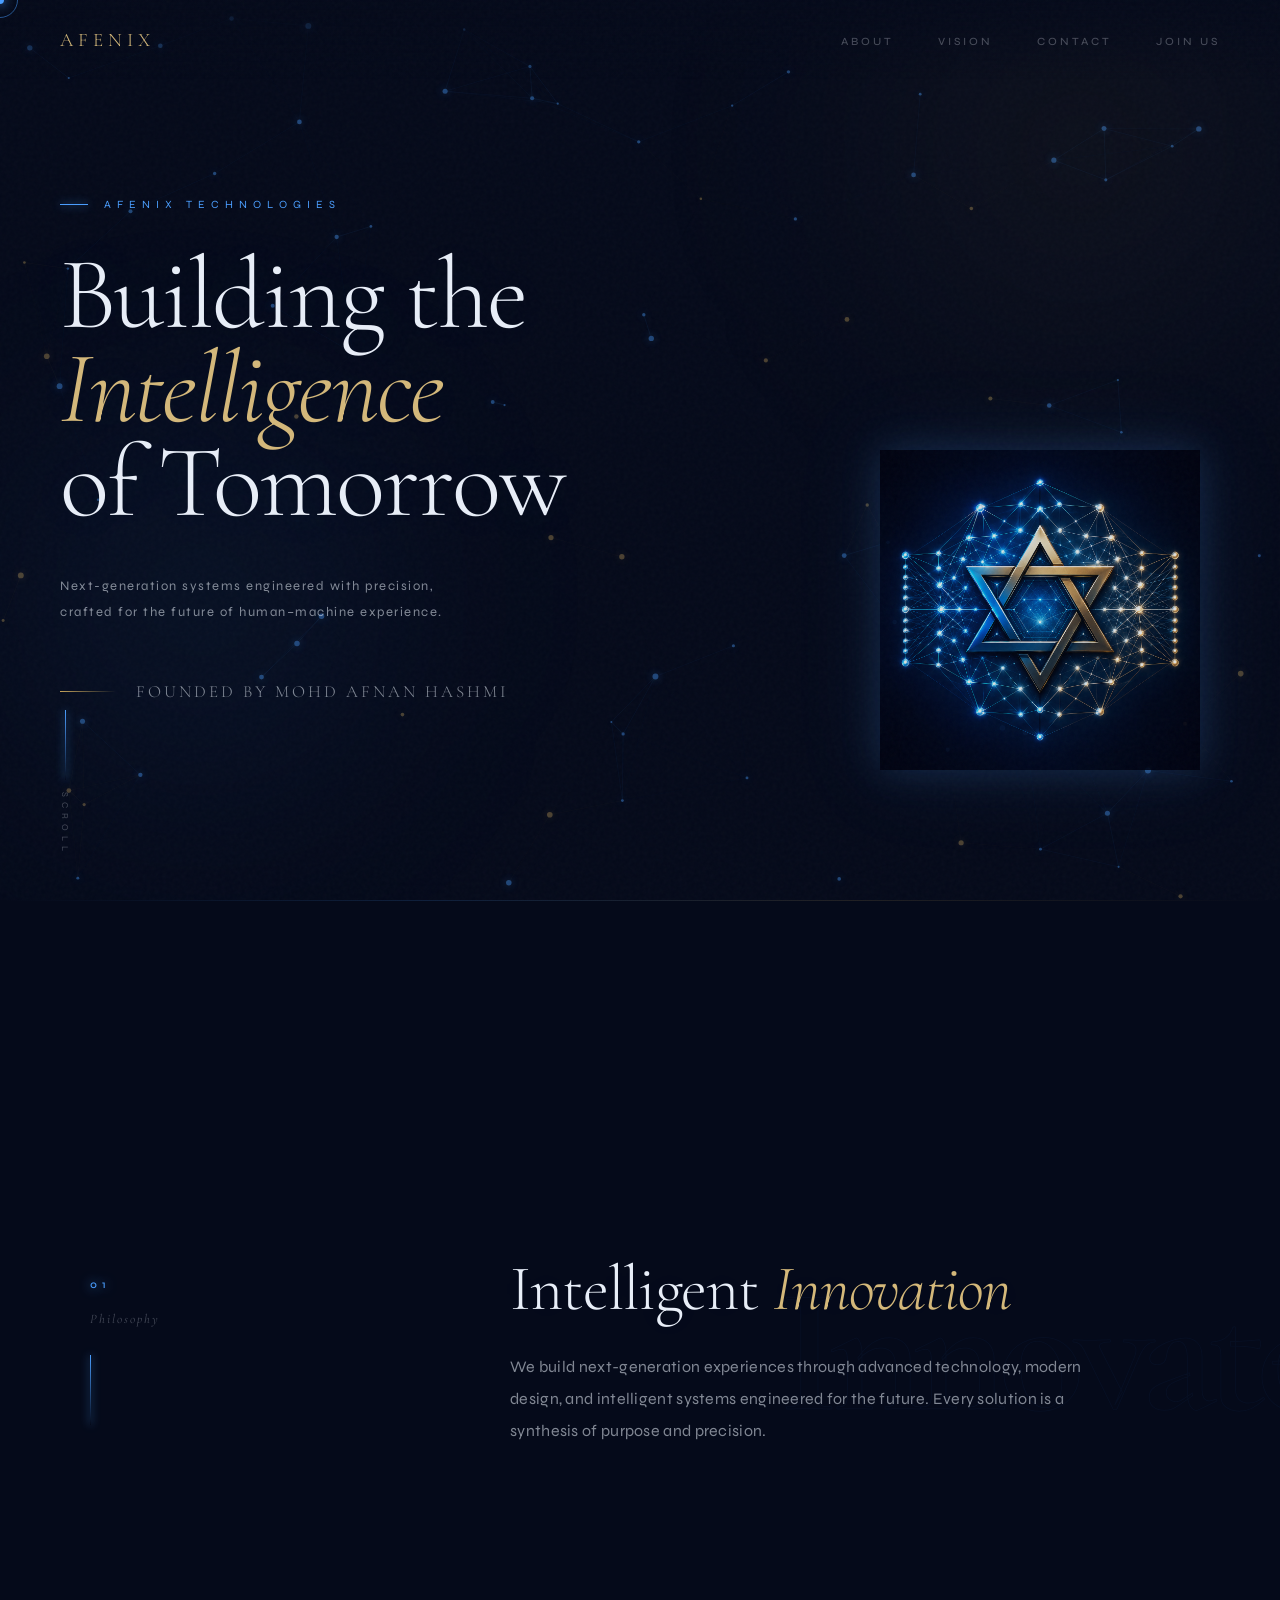
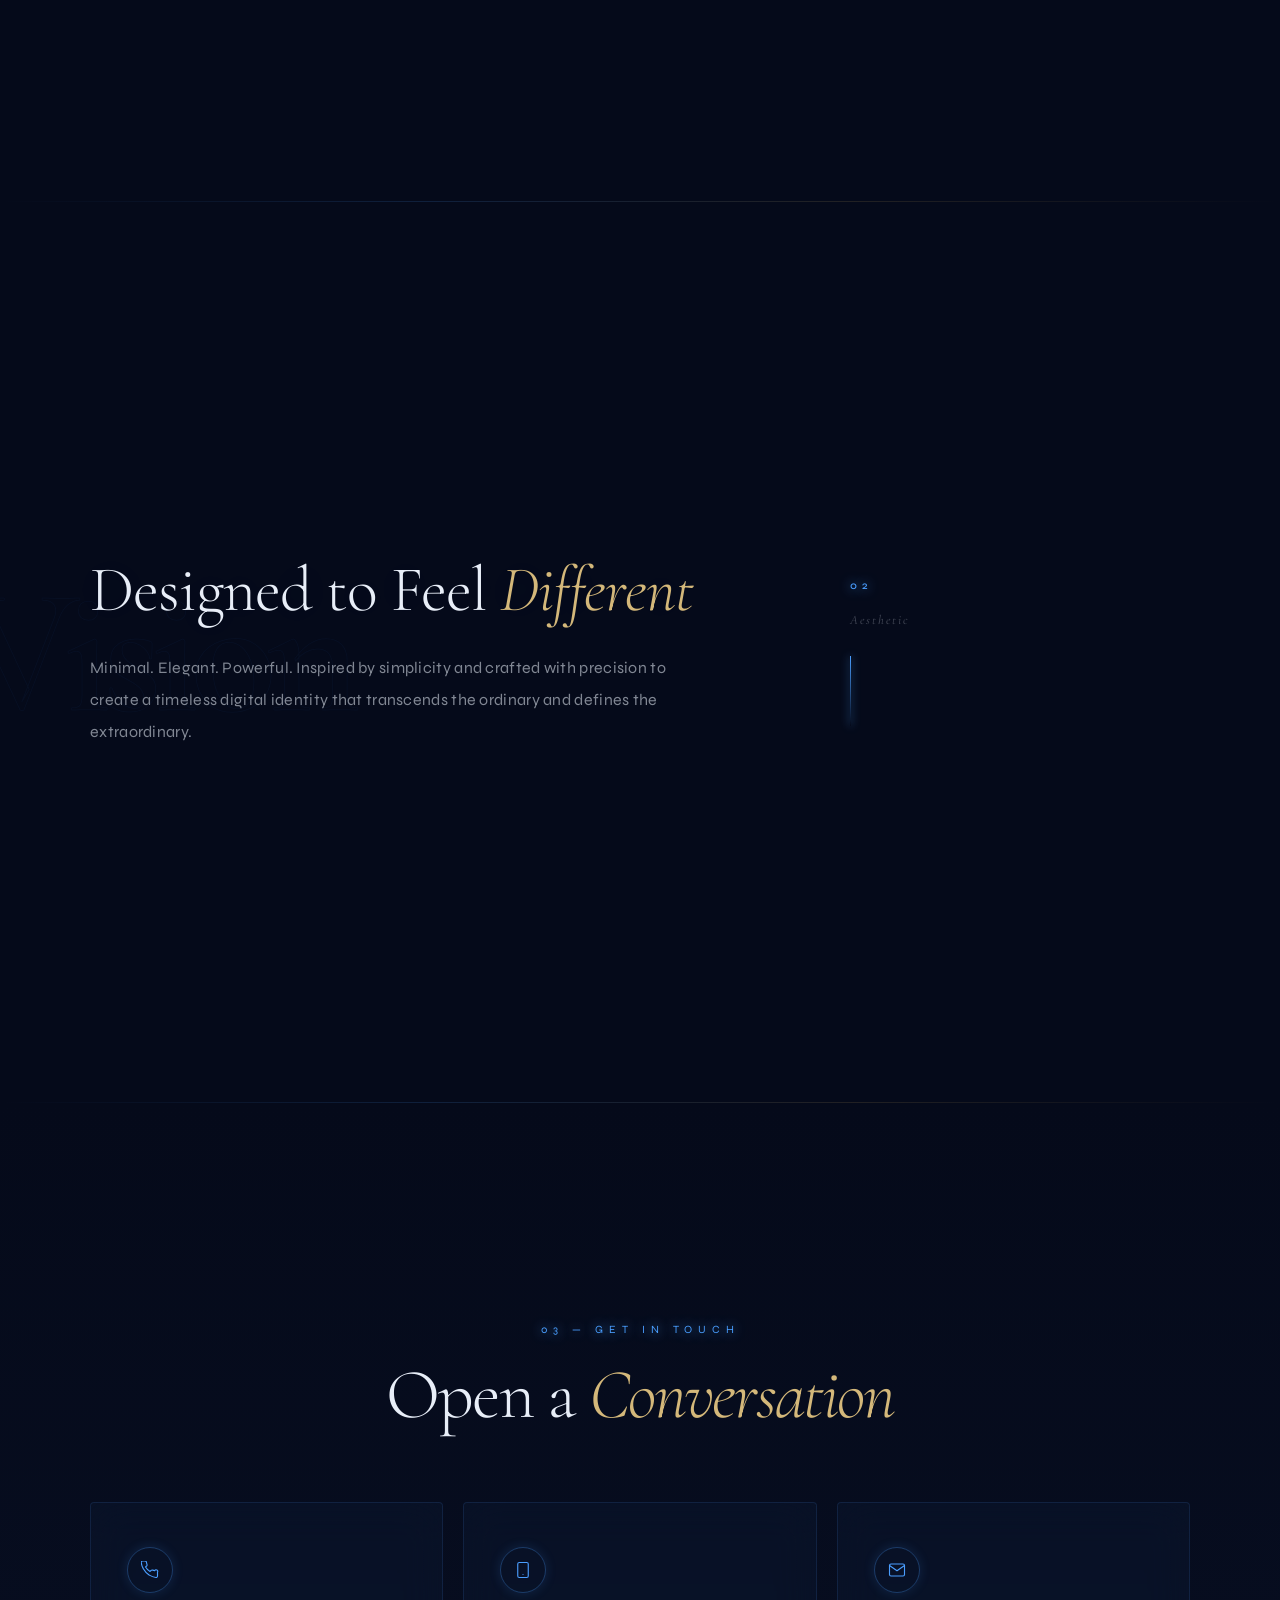
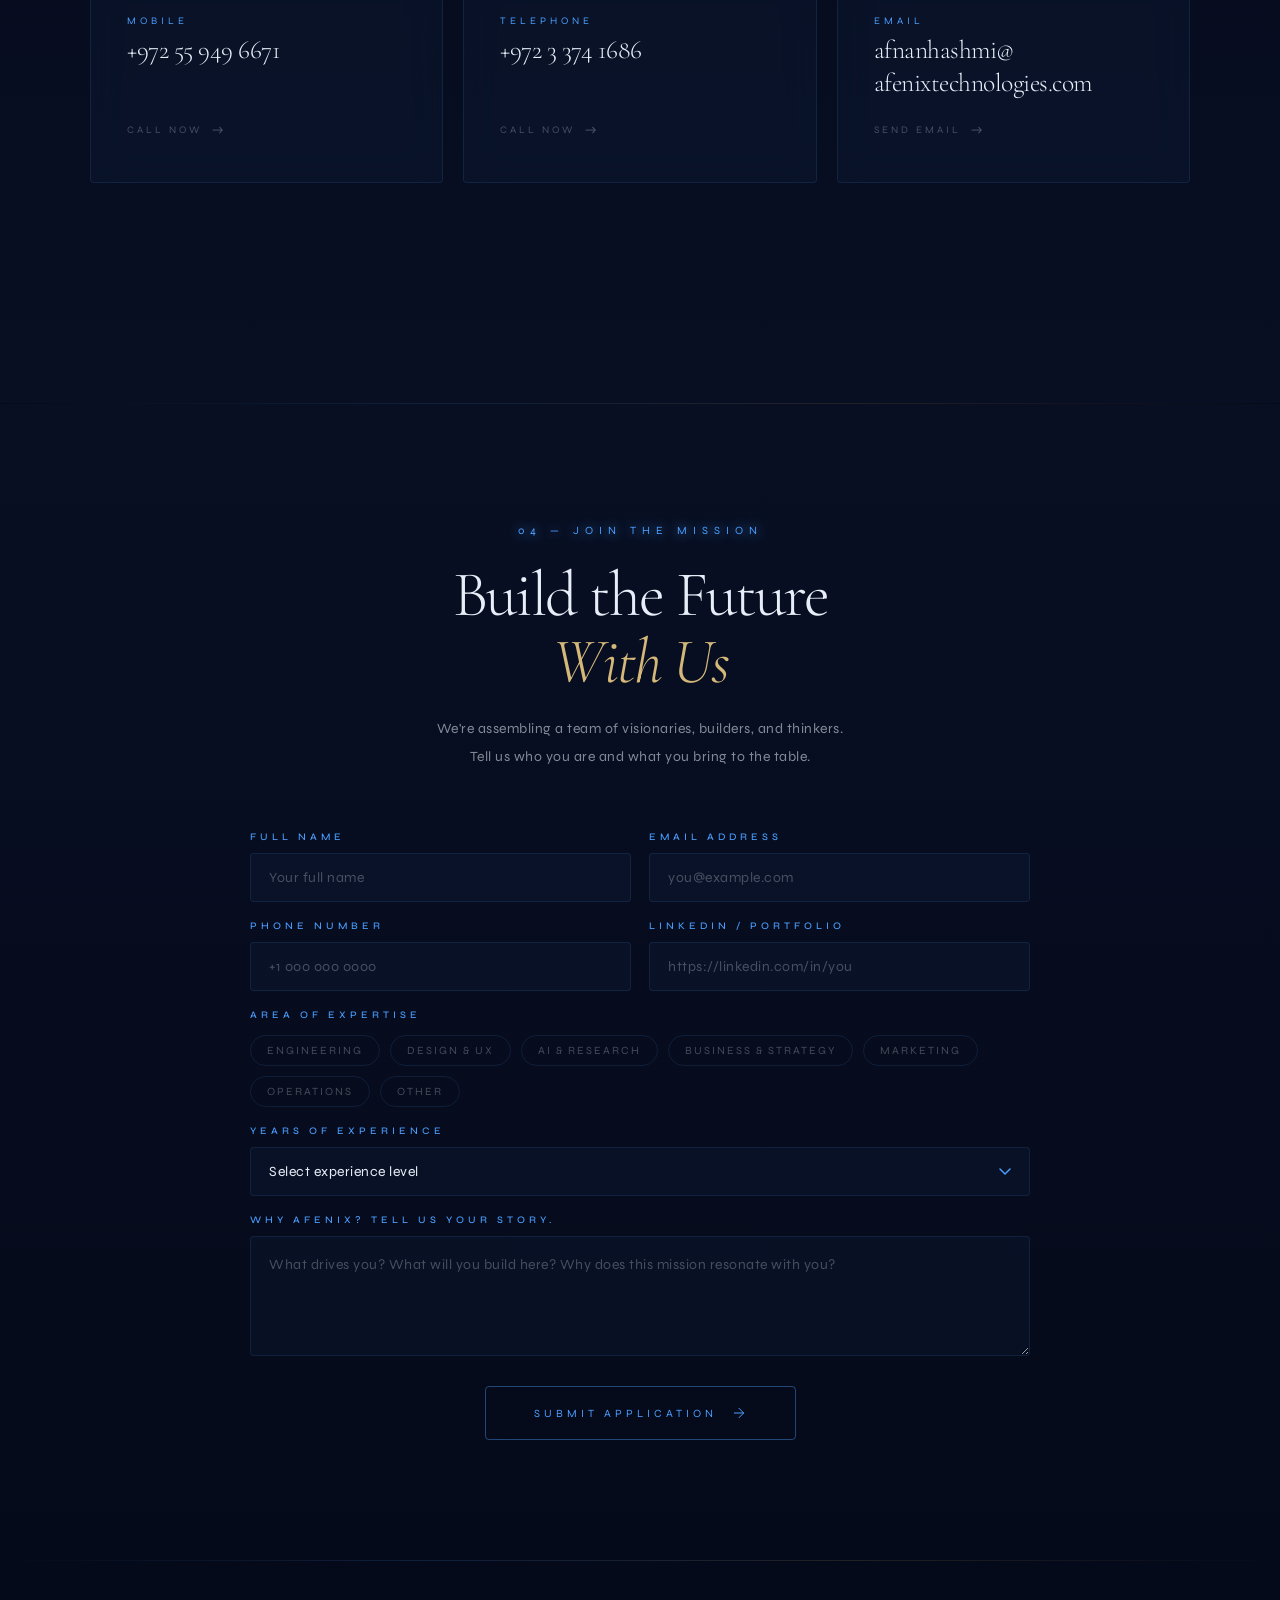
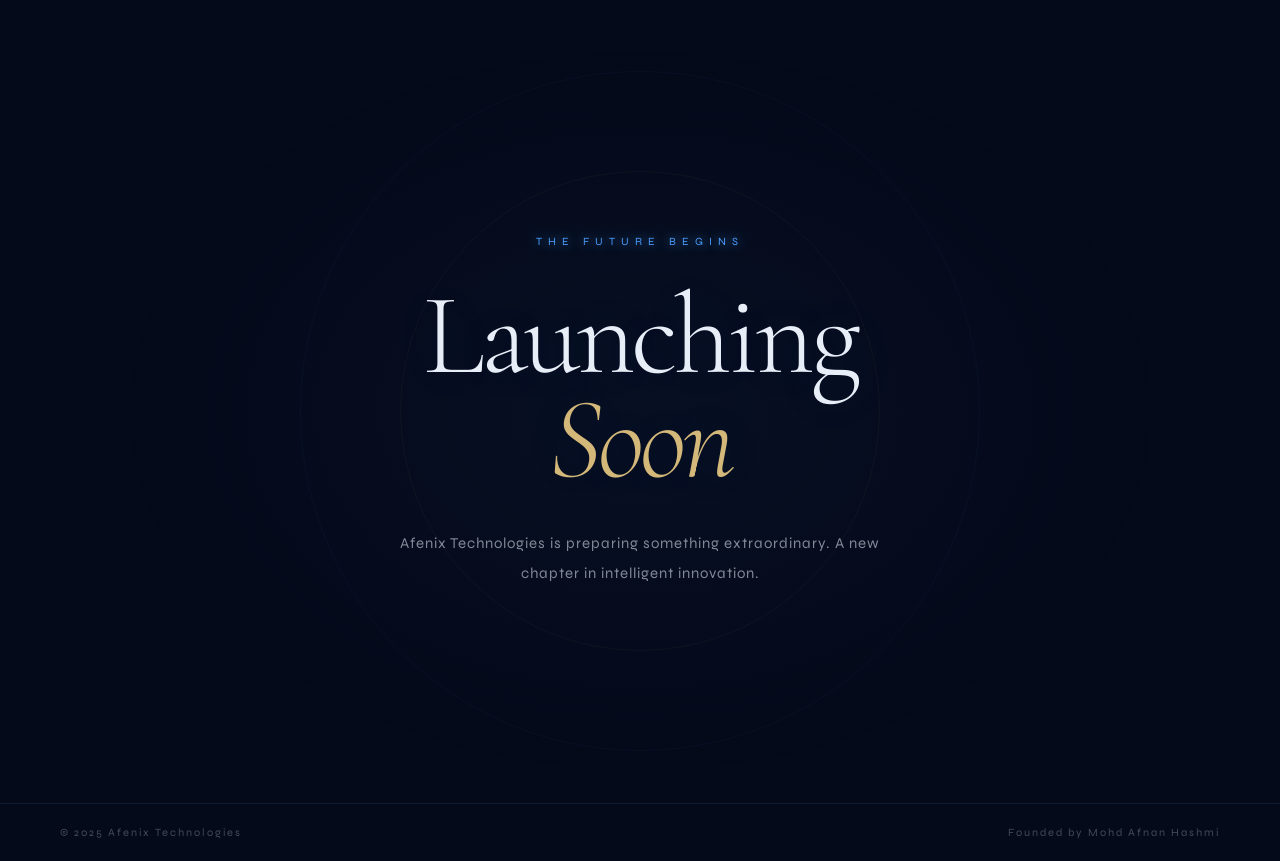
==== commit cb4d2909: "Add files via upload" ====
--- a/index.html
+++ b/index.html
@@ -119,9 +119,31 @@
       animation:fadeUp 1.5s 0.8s ease forwards;
     }
     .hero-logo-badge img {
-      width:100%; height:100%; object-fit:contain;
-      filter: drop-shadow(0 0 40px rgba(74,158,255,0.4)) drop-shadow(0 0 80px rgba(196,163,90,0.2));
-    }
+  width: 100%;
+  height: 100%;
+  object-fit: contain;
+
+  mix-blend-mode: screen;
+  opacity: 0.88;
+
+  filter:
+    drop-shadow(0 0 18px rgba(74,158,255,0.18))
+    drop-shadow(0 0 40px rgba(74,158,255,0.10))
+    blur(0.2px);
+
+  animation: logoFloat 8s ease-in-out infinite;
+}
+@keyframes logoFloat {
+  0% {
+    transform: translateY(0px) scale(1);
+  }
+  50% {
+    transform: translateY(-8px) scale(1.02);
+  }
+  100% {
+    transform: translateY(0px) scale(1);
+  }
+}
 
     .hero-tag {
       font-size:11px; letter-spacing:6px; text-transform:uppercase;
@@ -382,7 +404,7 @@
 
     <!-- Logo -->
     <div class="hero-logo-badge">
-      <img src="[data-uri]" alt="Afenix Technologies Logo" />
+      <img src="./logo.png" alt="Afenix Technologies Logo" />
     </div>
 
     <div class="hero-tag">Afenix Technologies</div>
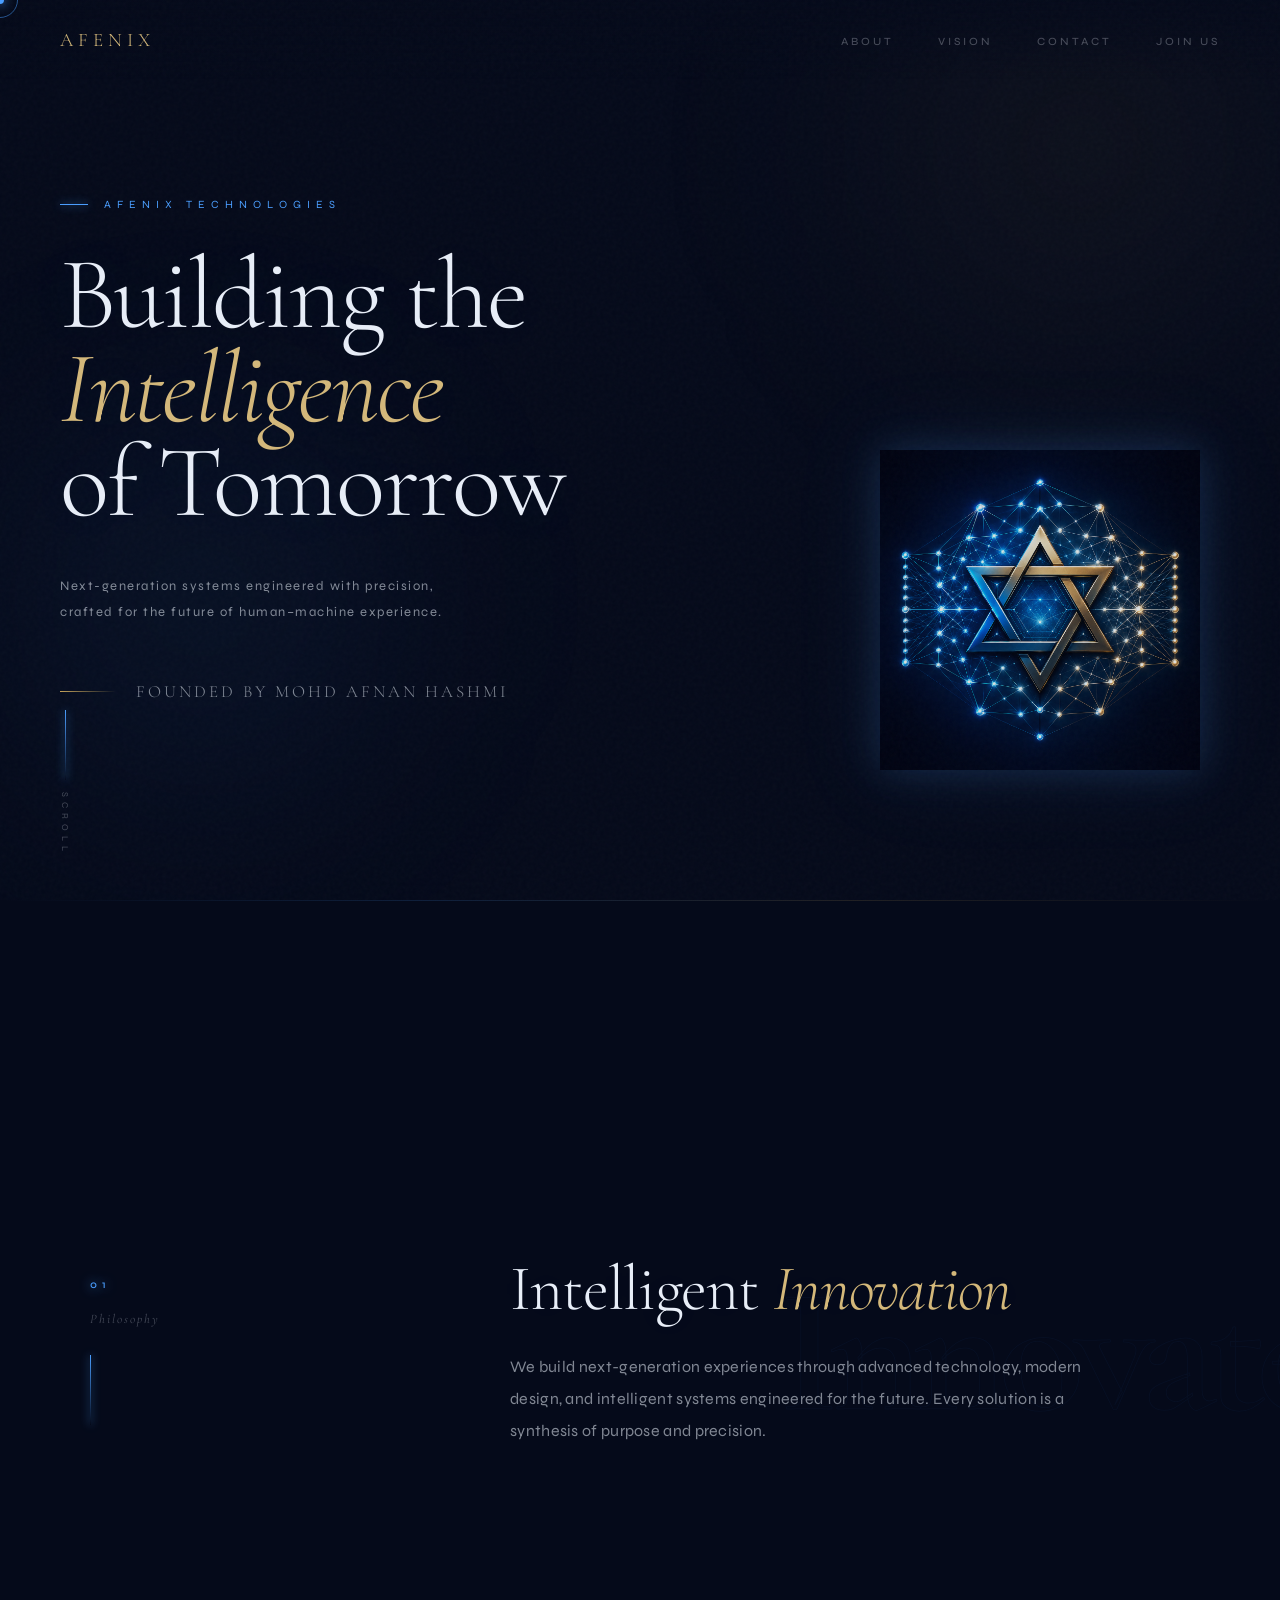
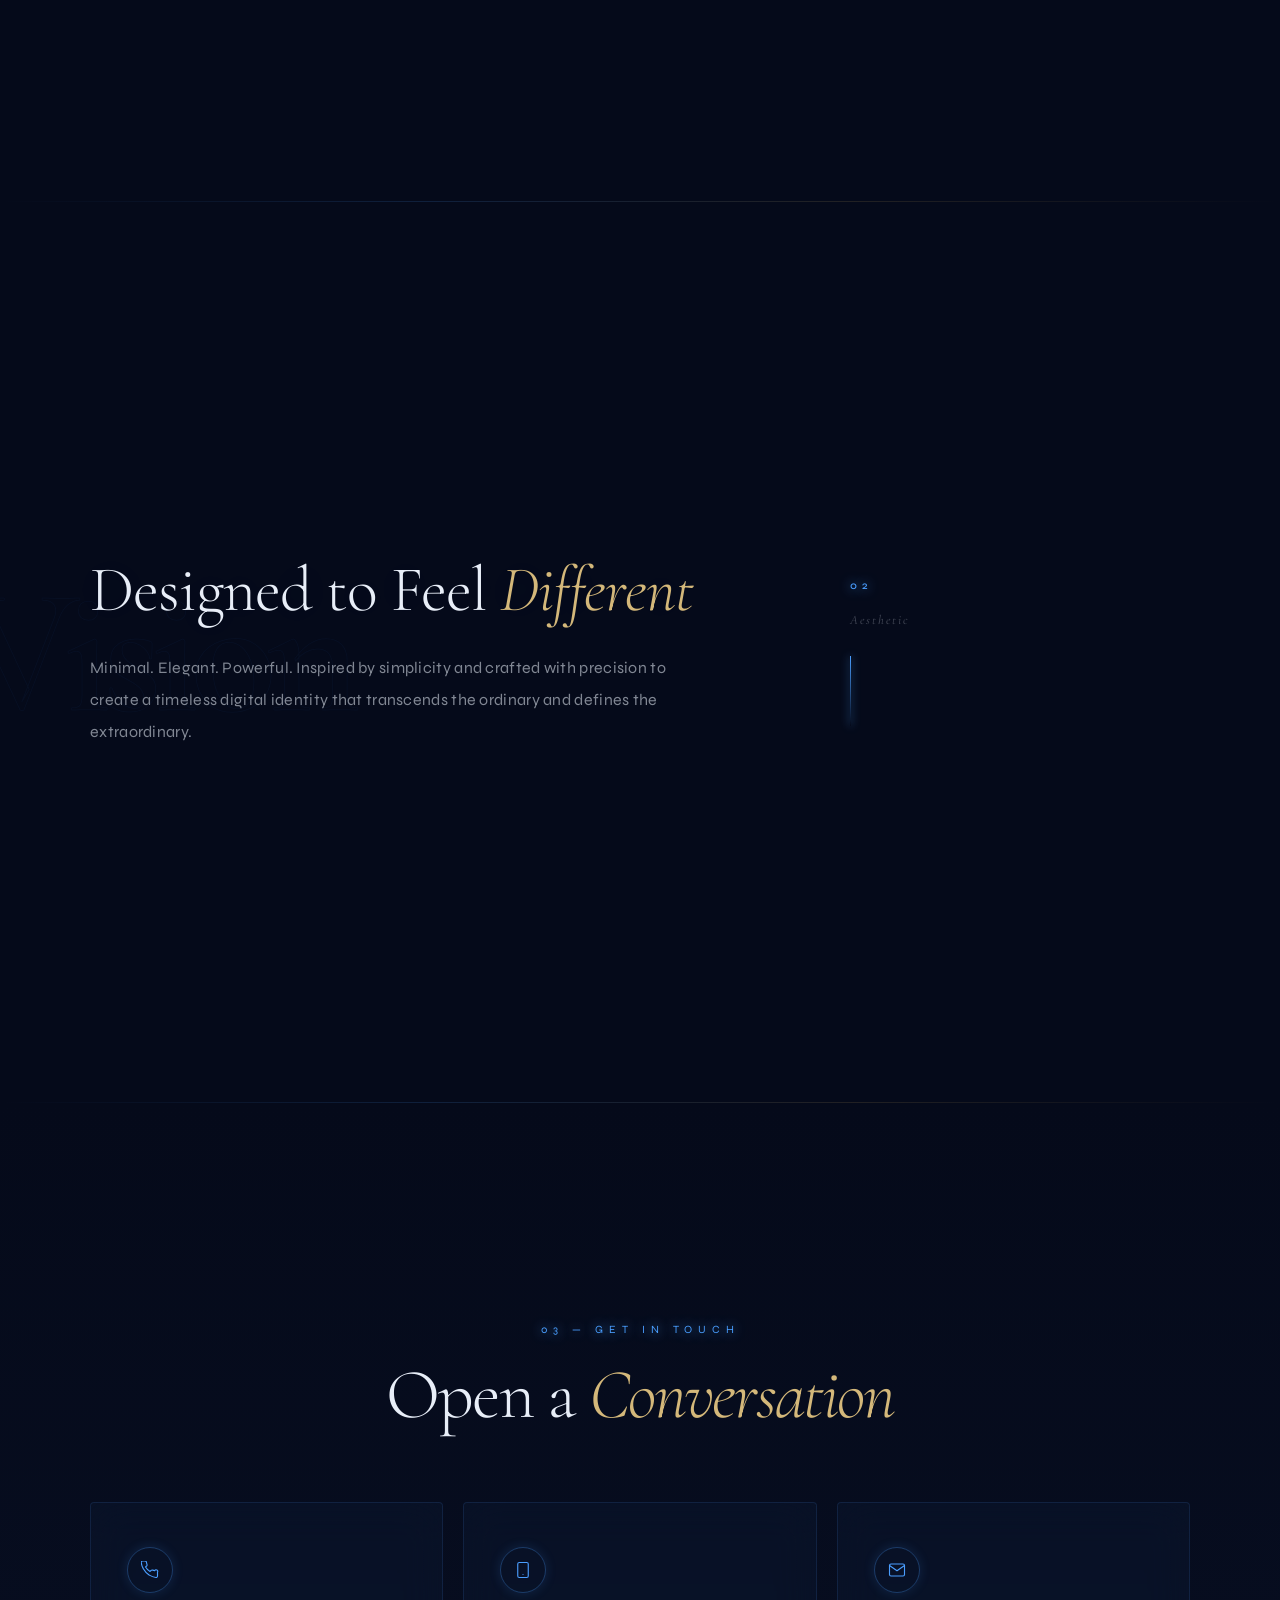
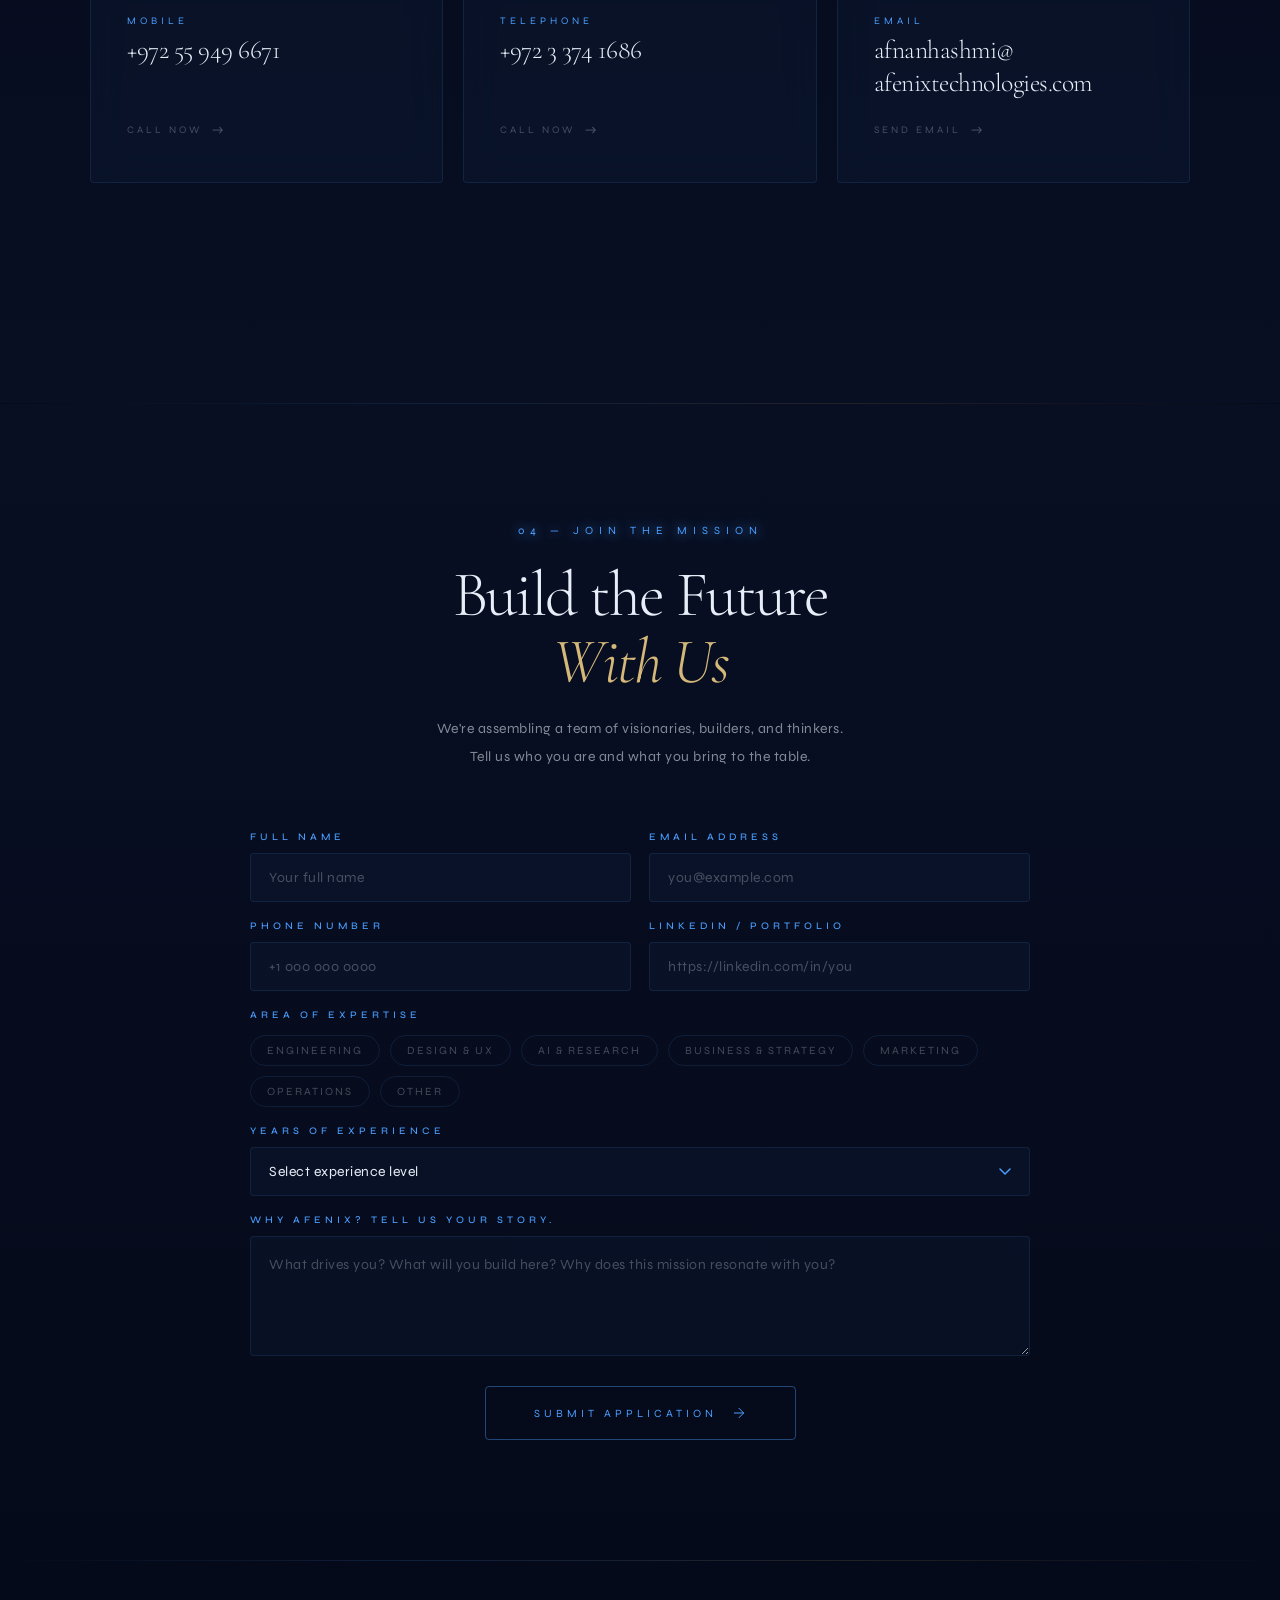
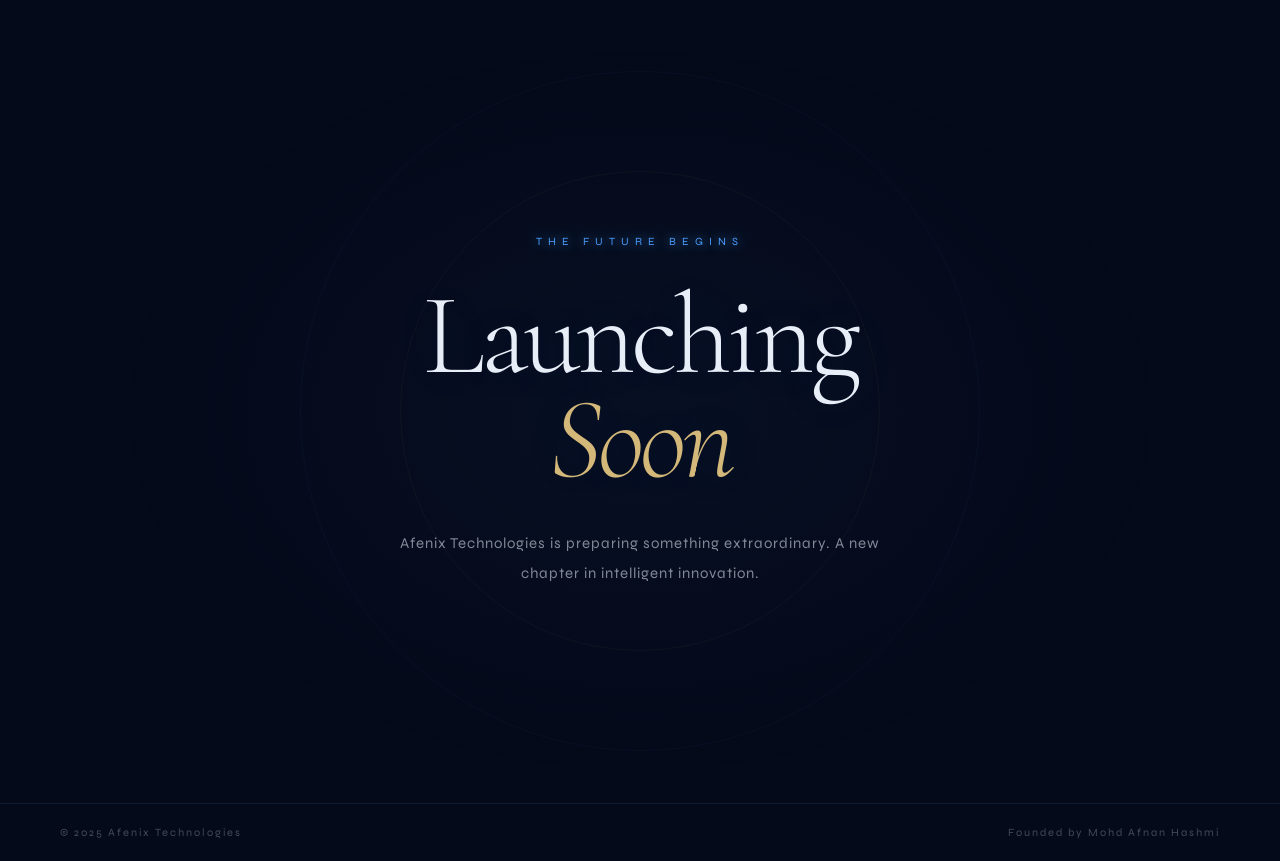
==== commit 5922f7da: "Update index.html" ====
--- a/index.html
+++ b/index.html
@@ -1,6 +1,7 @@
 <!DOCTYPE html>
 <html lang="en">
 <head>
+  <meta name="facebook-domain-verification" content="r7hgd0ldbvk86300mixbe13fkjoq51" />
   <meta charset="UTF-8" />
   <meta name="viewport" content="width=device-width, initial-scale=1.0"/>
   <title>Afenix Technologies</title>
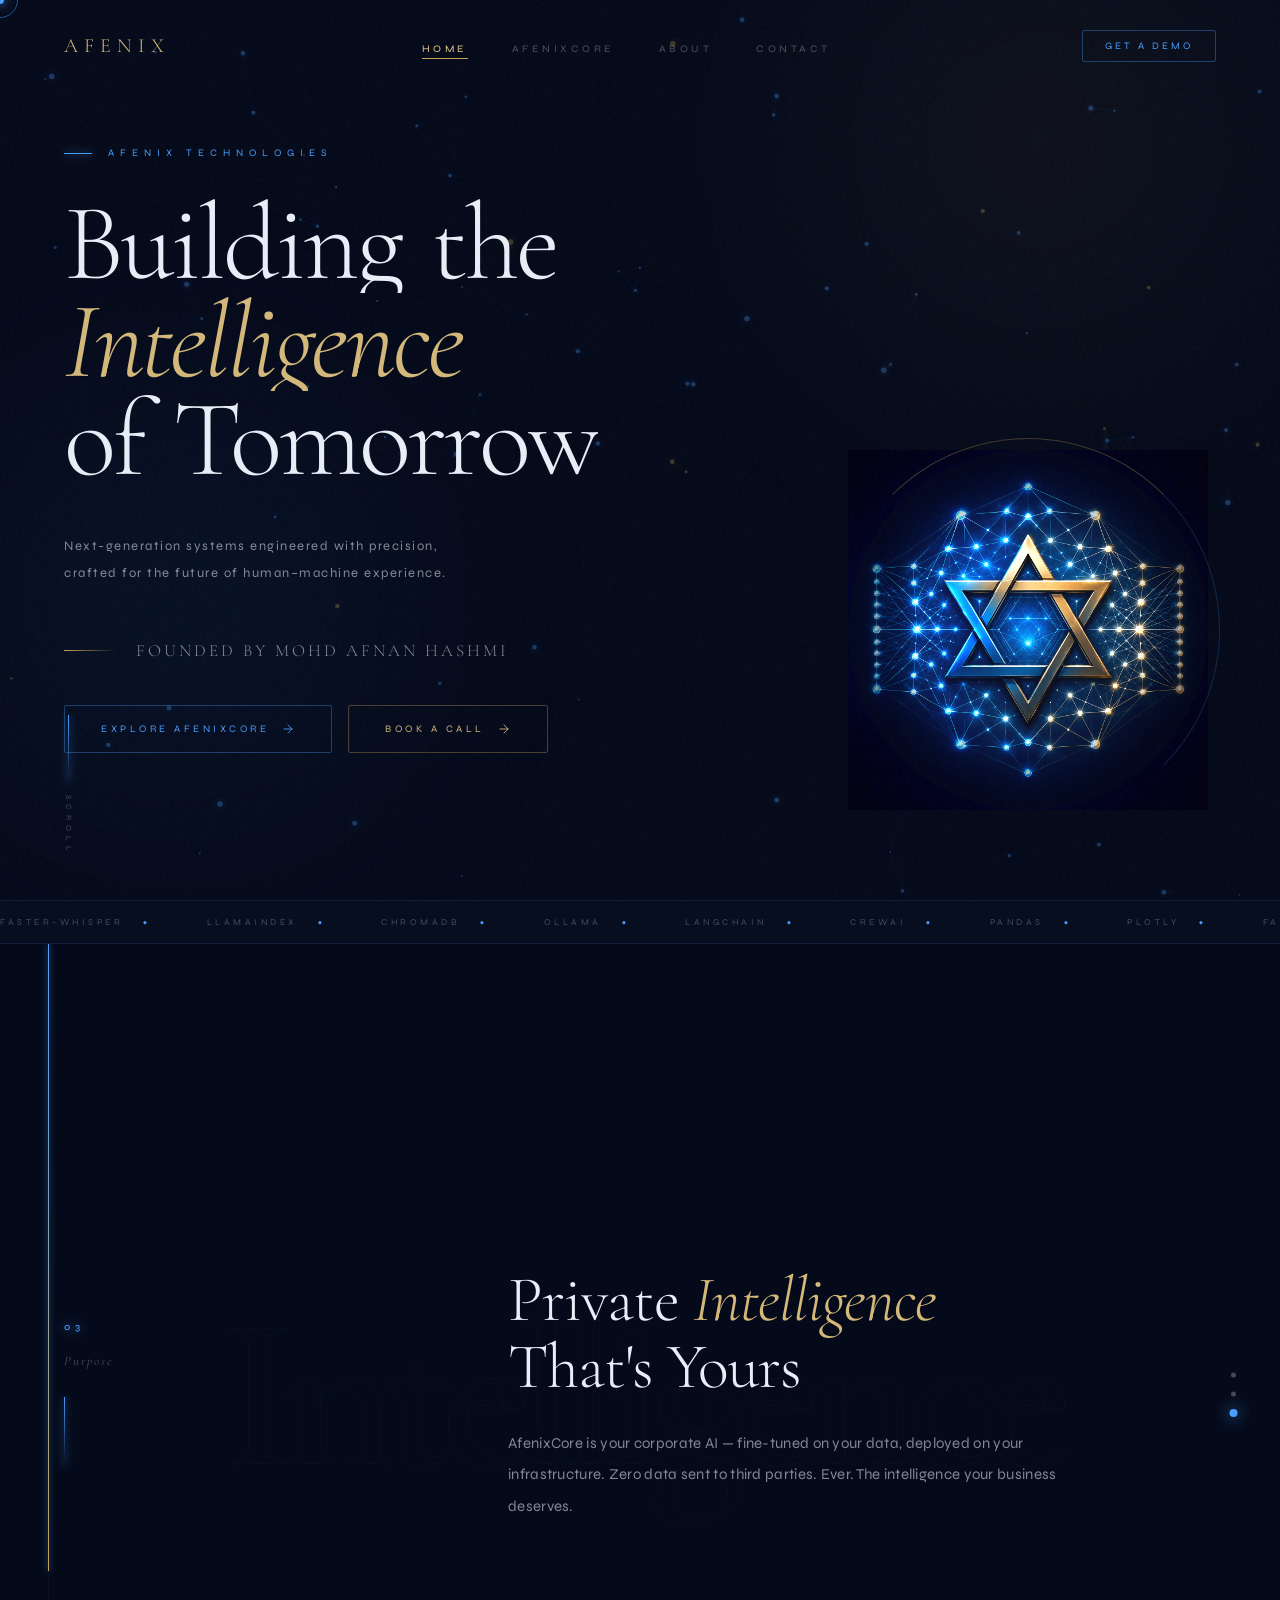
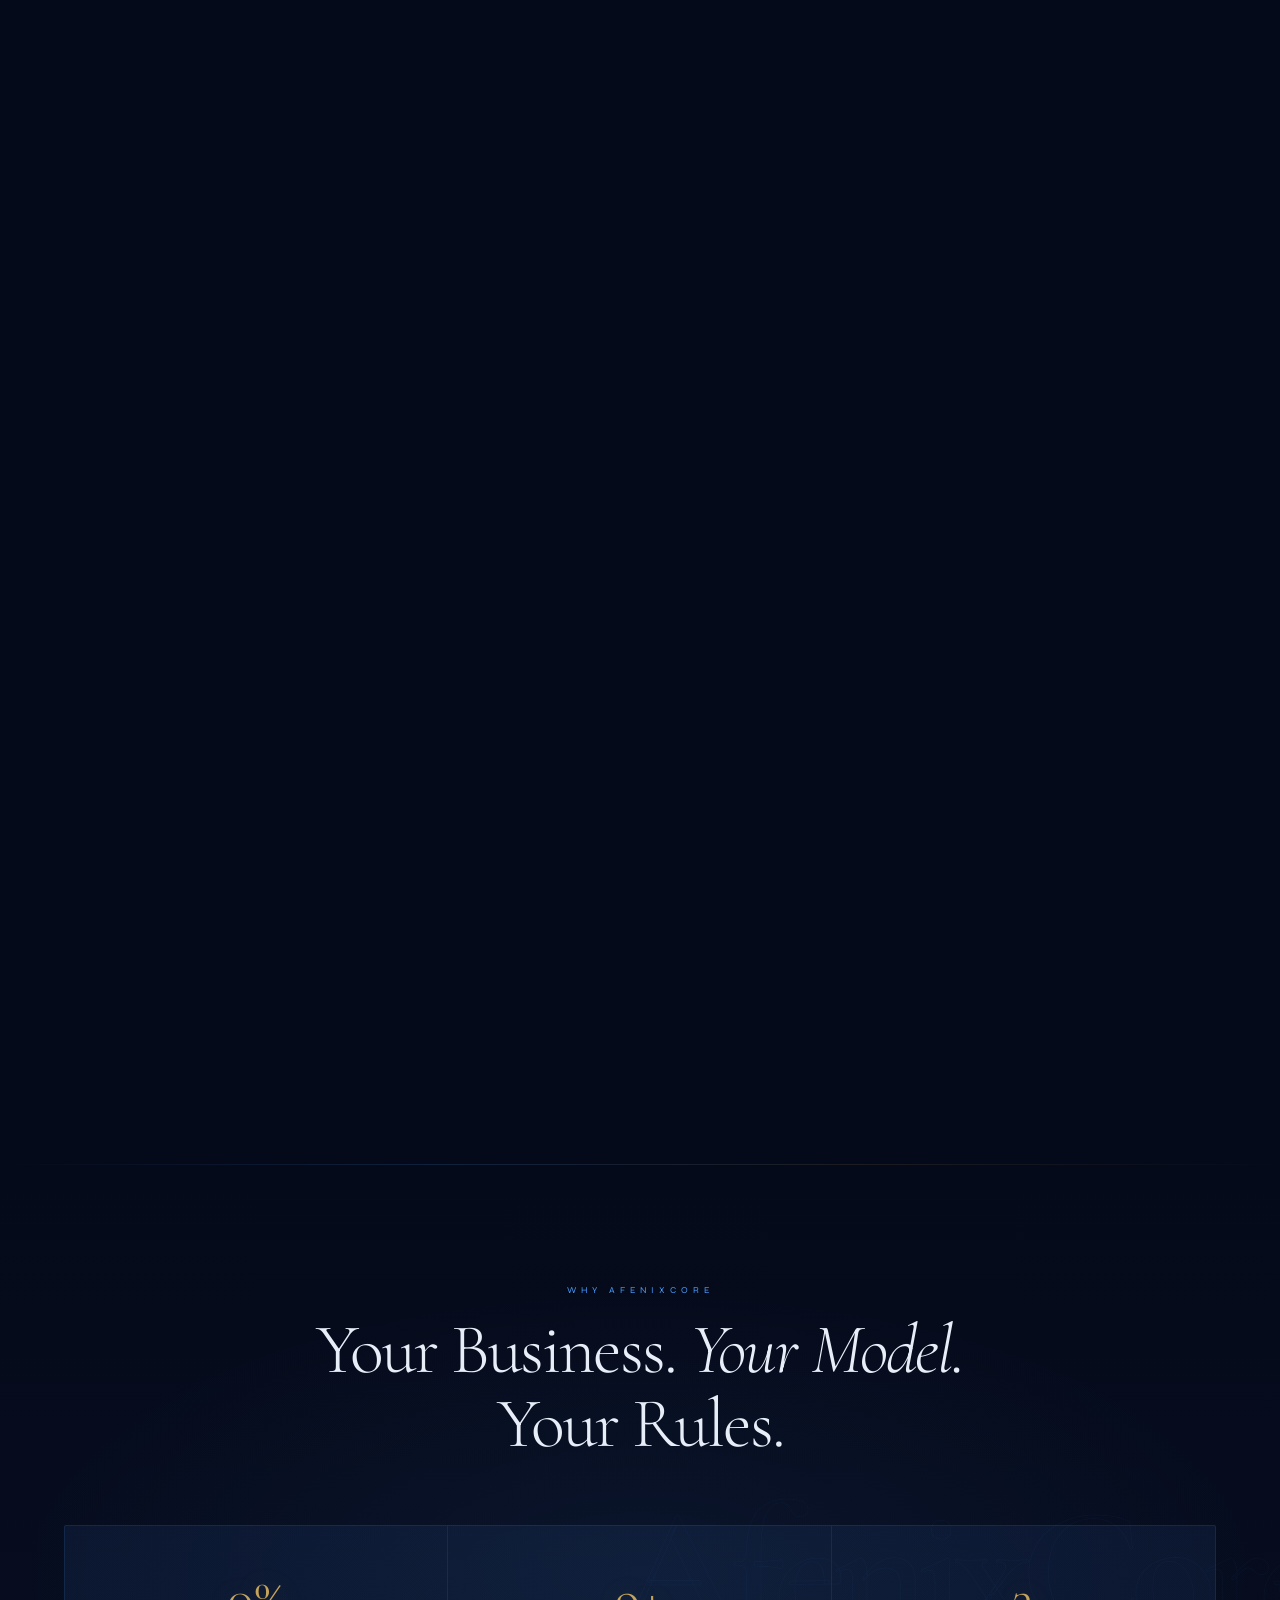
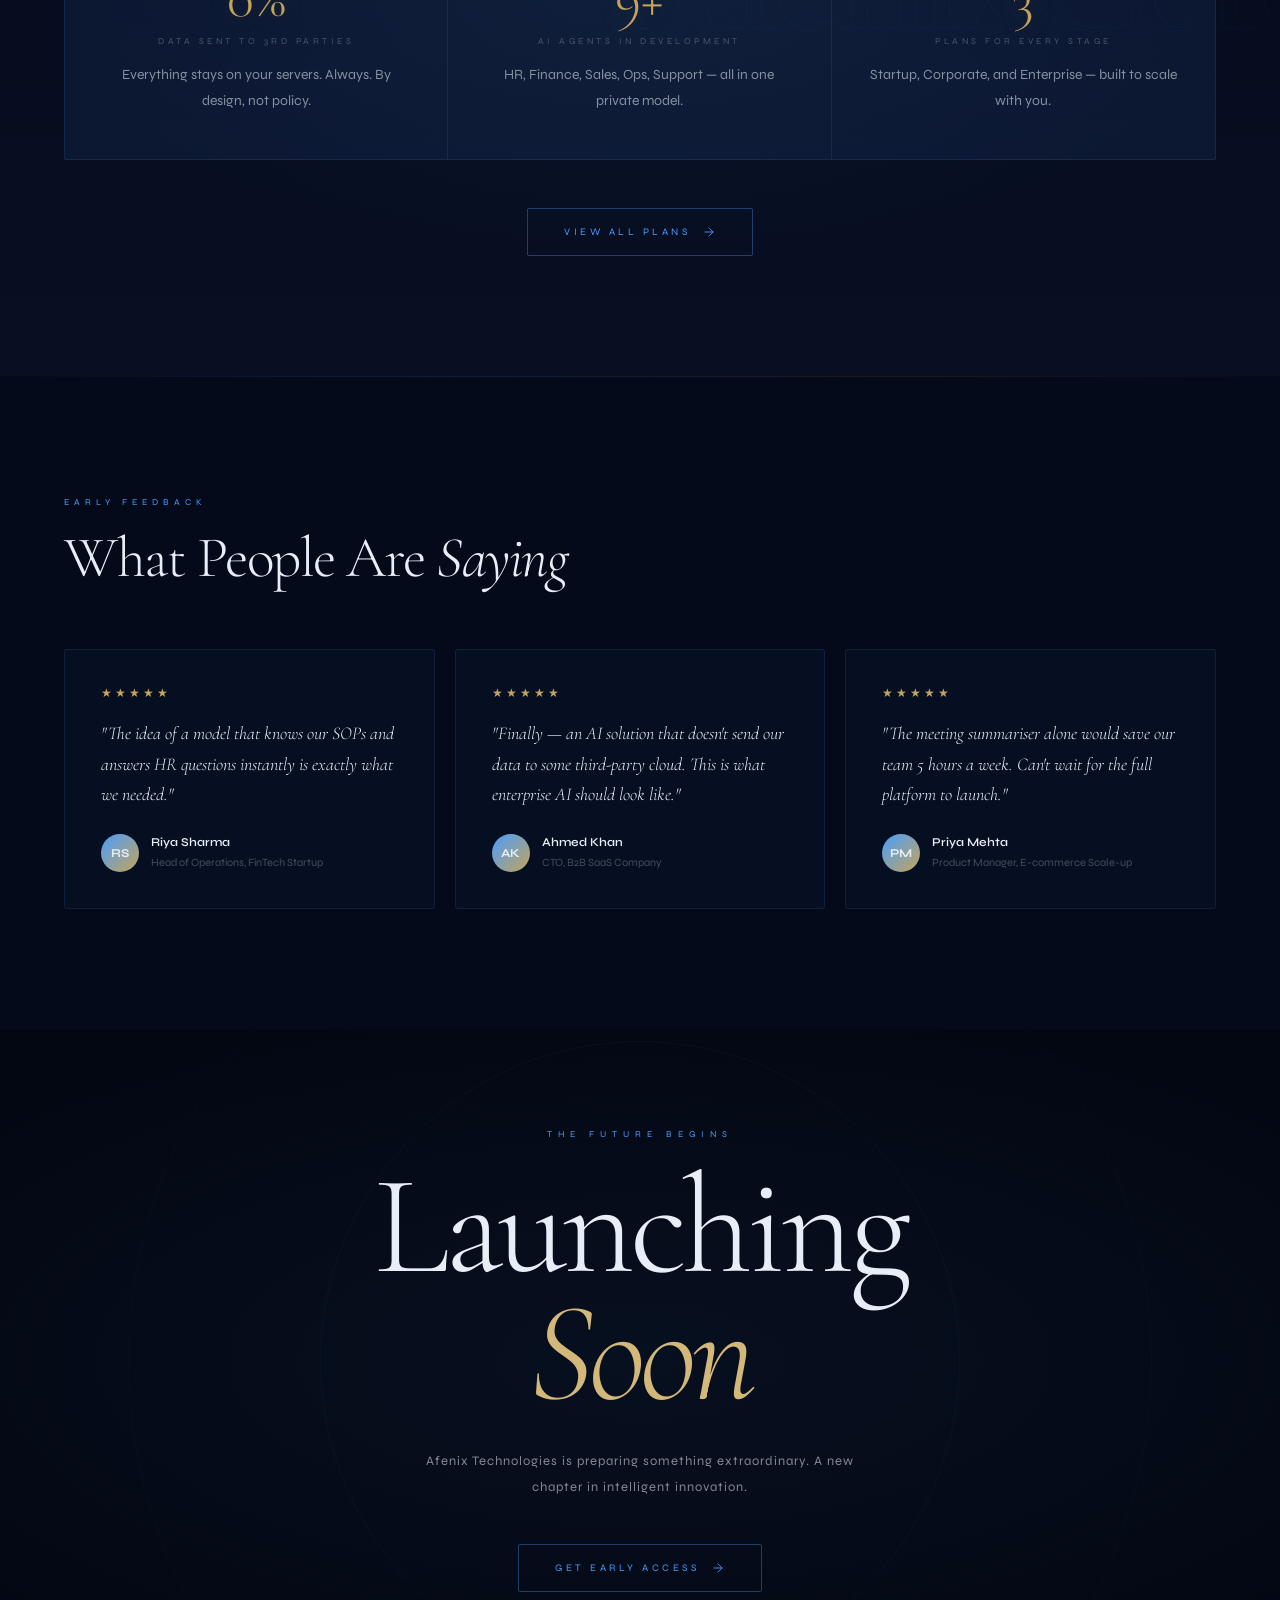
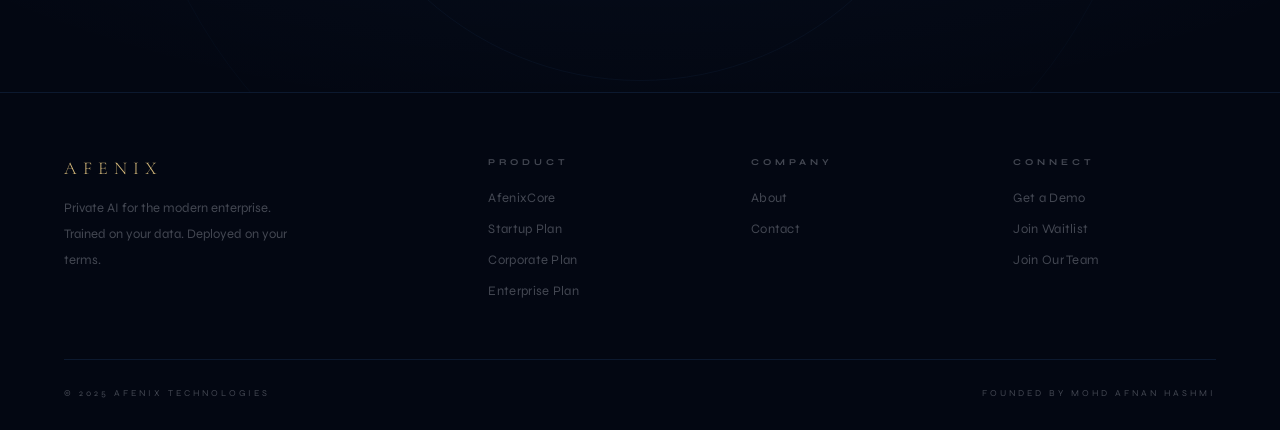
==== commit 5c2a6b7d: "Add files via upload" ====
--- a/index.html
+++ b/index.html
@@ -1,713 +1,499 @@
 <!DOCTYPE html>
 <html lang="en">
 <head>
-  <meta name="facebook-domain-verification" content="r7hgd0ldbvk86300mixbe13fkjoq51" />
-  <meta charset="UTF-8" />
-  <meta name="viewport" content="width=device-width, initial-scale=1.0"/>
-  <title>Afenix Technologies</title>
-  <link rel="preconnect" href="https://fonts.googleapis.com">
-  <link href="https://fonts.googleapis.com/css2?family=Cormorant+Garamond:ital,wght@0,300;0,400;0,600;1,300;1,400&family=Syne:wght@400;500;600;700;800&display=swap" rel="stylesheet">
+  <meta charset="UTF-8"/>
+  <meta name="viewport" content="width=device-width,initial-scale=1.0"/>
+  <title>Afenix Technologies — Intelligence of Tomorrow</title>
+  <link rel="stylesheet" href="style.css"/>
   <style>
-    :root {
-      --navy: #050a1a;
-      --navy-mid: #080f23;
-      --gold: #c4a35a;
-      --gold-light: #d4b87a;
-      --gold-dim: rgba(196,163,90,0.18);
-      --blue: #4a9eff;
-      --blue-glow: rgba(74,158,255,0.25);
-      --blue-dim: rgba(74,158,255,0.08);
-      --white: #e8eef8;
-      --off: rgba(232,238,248,0.55);
-      --dim: rgba(232,238,248,0.28);
-      --surface: rgba(74,158,255,0.04);
-      --border: rgba(74,158,255,0.12);
-      --border-gold: rgba(196,163,90,0.2);
-    }
-
-    *, *::before, *::after { margin:0; padding:0; box-sizing:border-box; }
-    html { scroll-behavior: smooth; }
-
-    body {
-      background: var(--navy);
-      color: var(--white);
-      font-family: 'Syne', sans-serif;
-      overflow-x: hidden;
-      cursor: none;
-    }
-
-    /* CUSTOM CURSOR */
-    .cursor {
-      position: fixed; width: 8px; height: 8px;
-      background: var(--blue); border-radius: 50%;
-      pointer-events: none; z-index: 9999;
-      transform: translate(-50%,-50%);
-      box-shadow: 0 0 12px var(--blue);
-    }
-    .cursor-ring {
-      position: fixed; width: 36px; height: 36px;
-      border: 1px solid rgba(74,158,255,0.5);
-      border-radius: 50%; pointer-events: none; z-index: 9998;
-      transform: translate(-50%,-50%);
-      transition: width 0.3s, height 0.3s, border-color 0.3s;
-    }
-    .cursor-ring.hovered { width:56px; height:56px; border-color: var(--blue); }
-
-    /* NOISE */
-    body::after {
-      content:''; position:fixed; inset:0;
-      background-image:url("data:image/svg+xml,%3Csvg viewBox='0 0 256 256' xmlns='http://www.w3.org/2000/svg'%3E%3Cfilter id='n'%3E%3CfeTurbulence type='fractalNoise' baseFrequency='0.9' numOctaves='4' stitchTiles='stitch'/%3E%3C/filter%3E%3Crect width='100%25' height='100%25' filter='url(%23n)' opacity='1'/%3E%3C/svg%3E");
-      opacity: 0.028; pointer-events:none; z-index:1000;
-    }
-
-    /* NAV */
-    nav {
-      position:fixed; top:0; left:0; right:0; z-index:500;
-      display:flex; justify-content:space-between; align-items:center;
-      padding:28px 60px;
-    }
-    nav::before {
-      content:''; position:absolute; inset:0;
-      background:linear-gradient(to bottom, rgba(5,10,26,0.92), transparent);
-      pointer-events:none;
-    }
-    .nav-logo {
-      font-family:'Cormorant Garamond',serif;
-      font-size:19px; font-weight:300; letter-spacing:5px;
-      color:var(--gold-light); text-transform:uppercase; position:relative;
-    }
-    .nav-links { display:flex; gap:44px; list-style:none; position:relative; }
-    .nav-links a {
-      font-size:11px; letter-spacing:3px; text-transform:uppercase;
-      color:var(--dim); text-decoration:none; transition:color 0.3s; font-weight:500;
-    }
-    .nav-links a:hover { color:var(--blue); }
-
-    /* NEURAL CANVAS */
-    #neural-canvas {
-      position:fixed; inset:0; z-index:0; pointer-events:none; opacity:0.45;
-    }
-
-    /* HERO */
-    #hero {
-      min-height:100vh; display:flex; flex-direction:column;
-      justify-content:center; align-items:flex-start;
-      padding:0 60px; position:relative; overflow:hidden;
-    }
-
-    .hero-orb {
-      position:absolute; border-radius:50%; filter:blur(120px); pointer-events:none;
-    }
-    .orb-gold {
-      width:600px; height:600px;
-      background:radial-gradient(circle, rgba(196,163,90,0.08) 0%, transparent 70%);
-      top:-150px; right:-100px;
-      animation: driftA 16s ease-in-out infinite alternate;
-    }
-    .orb-blue {
-      width:500px; height:500px;
-      background:radial-gradient(circle, rgba(74,158,255,0.1) 0%, transparent 70%);
-      bottom:50px; left:-50px;
-      animation: driftB 20s ease-in-out infinite alternate;
-    }
-    @keyframes driftA { from{transform:translate(0,0)} to{transform:translate(-50px,80px)} }
-    @keyframes driftB { from{transform:translate(0,0)} to{transform:translate(70px,-50px)} }
-
-    /* Logo badge in hero */
-    .hero-logo-badge {
-      position:absolute; right:80px; top:50%; transform:translateY(-50%);
-      width:320px; height:320px; opacity:0;
-      animation:fadeUp 1.5s 0.8s ease forwards;
-    }
-    .hero-logo-badge img {
-  width: 100%;
-  height: 100%;
-  object-fit: contain;
-
-  mix-blend-mode: screen;
-  opacity: 0.88;
-
-  filter:
-    drop-shadow(0 0 18px rgba(74,158,255,0.18))
-    drop-shadow(0 0 40px rgba(74,158,255,0.10))
-    blur(0.2px);
-
-  animation: logoFloat 8s ease-in-out infinite;
-}
-@keyframes logoFloat {
-  0% {
-    transform: translateY(0px) scale(1);
-  }
-  50% {
-    transform: translateY(-8px) scale(1.02);
-  }
-  100% {
-    transform: translateY(0px) scale(1);
-  }
-}
-
-    .hero-tag {
-      font-size:11px; letter-spacing:6px; text-transform:uppercase;
-      color:var(--blue); margin-bottom:36px; opacity:0;
-      animation:fadeUp 1s 0.3s ease forwards;
-      display:flex; align-items:center; gap:16px;
-    }
-    .hero-tag::before { content:''; width:28px; height:1px; background:var(--blue); box-shadow:0 0 8px var(--blue); }
-
-    h1 {
-      font-family:'Cormorant Garamond',serif;
-      font-size:clamp(64px,8vw,130px); font-weight:300;
-      line-height:0.92; letter-spacing:-2px;
-      color:var(--white); opacity:0;
-      animation:fadeUp 1.2s 0.5s ease forwards; max-width:780px;
-      text-shadow: 0 0 60px rgba(74,158,255,0.1);
-    }
-    h1 em { font-style:italic; color:var(--gold-light); }
-
-    .hero-sub {
-      margin-top:44px; font-size:13px; letter-spacing:1.5px;
-      color:var(--off); max-width:400px; line-height:2;
-      opacity:0; animation:fadeUp 1s 0.9s ease forwards;
-    }
-
-    .hero-founder {
-      margin-top:56px; display:flex; align-items:center; gap:20px;
-      opacity:0; animation:fadeUp 1s 1.1s ease forwards;
-    }
-    .founder-line { width:56px; height:1px; background:linear-gradient(to right, var(--gold), transparent); }
-    .founder-name {
-      font-family:'Cormorant Garamond',serif; font-size:17px;
-      font-weight:300; letter-spacing:3px; color:var(--off); text-transform:uppercase;
-    }
-
-    .scroll-cue {
-      position:absolute; bottom:44px; left:60px;
-      display:flex; flex-direction:column; align-items:center; gap:12px;
-      opacity:0; animation:fadeUp 1s 1.4s ease forwards;
-    }
-    .scroll-cue span { font-size:9px; letter-spacing:5px; color:var(--dim); text-transform:uppercase; writing-mode:vertical-rl; }
-    .scroll-line {
-      width:1px; height:70px;
-      background:linear-gradient(to bottom, var(--blue), transparent);
-      box-shadow:0 0 8px var(--blue);
-      animation:scrollPulse 2.5s ease-in-out infinite;
-    }
-    @keyframes scrollPulse { 0%,100%{opacity:0.4;} 50%{opacity:1;} }
-    @keyframes fadeUp { from{opacity:0;transform:translateY(30px);} to{opacity:1;transform:translateY(0);} }
-
-    /* DIVIDER */
-    .section-divider {
-      width:100%; height:1px;
-      background:linear-gradient(to right, transparent, rgba(74,158,255,0.15), rgba(196,163,90,0.15), transparent);
-    }
-
-    /* PANELS */
-    .panel {
-      min-height:100vh; display:flex; justify-content:center;
-      align-items:center; padding:120px 60px; position:relative; overflow:hidden;
-    }
-    .panel-inner {
-      max-width:1100px; width:100%;
-      display:grid; grid-template-columns:1fr 2fr; gap:80px; align-items:center;
-    }
-    .panel-inner.reverse { grid-template-columns:2fr 1fr; }
-    .panel-inner.reverse .panel-label-col { order:2; }
-    .panel-inner.reverse .panel-text-col { order:1; }
-    .panel-label-col { display:flex; flex-direction:column; gap:20px; }
-    .section-num { font-size:11px; letter-spacing:5px; color:var(--blue); font-weight:500; text-shadow:0 0 12px var(--blue); }
-    .section-tag { font-family:'Cormorant Garamond',serif; font-size:13px; font-style:italic; color:var(--dim); letter-spacing:2px; }
-    .vertical-rule { width:1px; height:70px; background:linear-gradient(to bottom, var(--blue), transparent); box-shadow:0 0 8px var(--blue); margin-top:8px; }
-    .panel-text-col h2 {
-      font-family:'Cormorant Garamond',serif;
-      font-size:clamp(44px,5vw,80px); font-weight:300;
-      line-height:1.05; letter-spacing:-1px; margin-bottom:28px; color:var(--white);
-      text-shadow:0 0 40px rgba(74,158,255,0.08);
-    }
-    .panel-text-col h2 em { font-style:italic; color:var(--gold-light); }
-    .panel-text-col p { font-size:16px; line-height:2; color:var(--off); letter-spacing:0.3px; max-width:580px; }
-    .watermark {
-      position:absolute; font-family:'Cormorant Garamond',serif;
-      font-size:clamp(90px,14vw,200px); font-weight:600; letter-spacing:-10px;
-      color:transparent; -webkit-text-stroke:1px rgba(74,158,255,0.04);
-      user-select:none; pointer-events:none; right:-40px; top:50%; transform:translateY(-50%);
-      white-space:nowrap;
-    }
-
-    /* SCROLL REVEAL */
-    .reveal { opacity:0; transform:translateY(60px); transition:opacity 1s ease, transform 1s ease; }
-    .reveal.visible { opacity:1; transform:translateY(0); }
-    .reveal-delay { transition-delay:0.2s; }
-    .reveal-delay-2 { transition-delay:0.4s; }
-
-    /* CONTACT */
-    #contact { background:linear-gradient(to bottom, var(--navy) 0%, var(--navy-mid) 100%); }
-    .contact-inner { max-width:1100px; width:100%; margin:0 auto; }
-    .contact-header { text-align:center; margin-bottom:72px; }
-    .contact-header .kicker { font-size:11px; letter-spacing:6px; text-transform:uppercase; color:var(--blue); margin-bottom:24px; display:block; text-shadow:0 0 12px var(--blue); }
-    .contact-header h2 { font-family:'Cormorant Garamond',serif; font-size:clamp(44px,5.5vw,82px); font-weight:300; letter-spacing:-2px; line-height:1; color:var(--white); }
-    .contact-header h2 em { font-style:italic; color:var(--gold-light); }
-    .contact-grid { display:grid; grid-template-columns:repeat(3,1fr); gap:20px; }
-    .contact-card {
-      position:relative; padding:44px 36px; border:1px solid var(--border);
-      border-radius:4px; background:var(--surface);
-      backdrop-filter:blur(20px); text-decoration:none; color:inherit;
-      overflow:hidden; transition:border-color 0.4s, transform 0.4s, background 0.4s;
-      display:flex; flex-direction:column; gap:22px; cursor:none;
-    }
-    .contact-card::before {
-      content:''; position:absolute; inset:0;
-      background:linear-gradient(135deg, rgba(74,158,255,0.06) 0%, rgba(196,163,90,0.04) 100%);
-      opacity:0; transition:opacity 0.4s;
-    }
-    .contact-card:hover { border-color:rgba(74,158,255,0.4); transform:translateY(-6px); background:rgba(74,158,255,0.06); }
-    .contact-card:hover::before { opacity:1; }
-    .card-icon {
-      width:46px; height:46px;
-      border:1px solid rgba(74,158,255,0.3); border-radius:50%;
-      display:flex; align-items:center; justify-content:center;
-      box-shadow:0 0 12px rgba(74,158,255,0.15);
-    }
-    .card-icon svg { width:18px; height:18px; stroke:var(--blue); fill:none; stroke-width:1.5; stroke-linecap:round; stroke-linejoin:round; }
-    .card-label { font-size:10px; letter-spacing:4px; text-transform:uppercase; color:var(--blue); margin-bottom:6px; }
-    .card-value { font-family:'Cormorant Garamond',serif; font-size:clamp(18px,2vw,26px); font-weight:300; color:var(--white); letter-spacing:-0.5px; line-height:1.3; }
-    .card-action { margin-top:auto; font-size:10px; letter-spacing:3px; text-transform:uppercase; color:var(--dim); display:flex; align-items:center; gap:10px; transition:color 0.3s, gap 0.3s; }
-    .contact-card:hover .card-action { color:var(--blue); gap:16px; }
-    .card-action::after { content:'→'; font-size:14px; }
-
-    /* JOIN FORM */
-    #join { background:linear-gradient(to bottom, var(--navy-mid), var(--navy)); }
-    .join-inner { max-width:780px; width:100%; margin:0 auto; }
-    .join-header { text-align:center; margin-bottom:60px; }
-    .join-header .kicker { font-size:11px; letter-spacing:6px; text-transform:uppercase; color:var(--blue); margin-bottom:24px; display:block; text-shadow:0 0 12px var(--blue); }
-    .join-header h2 { font-family:'Cormorant Garamond',serif; font-size:clamp(40px,5vw,76px); font-weight:300; letter-spacing:-2px; line-height:1.05; color:var(--white); }
-    .join-header h2 em { font-style:italic; color:var(--gold-light); }
-    .join-header p { margin-top:20px; font-size:14px; color:var(--off); line-height:2; letter-spacing:0.5px; }
-    .apply-form { display:flex; flex-direction:column; gap:18px; }
-    .form-row { display:grid; grid-template-columns:1fr 1fr; gap:18px; }
-    .form-group { display:flex; flex-direction:column; gap:10px; position:relative; }
-    .form-group label { font-size:10px; letter-spacing:4px; text-transform:uppercase; color:var(--blue); font-weight:500; }
-    .form-group input, .form-group select, .form-group textarea {
-      background:rgba(74,158,255,0.04); border:1px solid var(--border);
-      border-radius:4px; padding:15px 18px; color:var(--white);
-      font-family:'Syne',sans-serif; font-size:14px; letter-spacing:0.5px;
-      outline:none; transition:border-color 0.3s, background 0.3s, box-shadow 0.3s;
-      width:100%; -webkit-appearance:none;
-    }
-    .form-group select {
-      cursor:none;
-      background-image:url("data:image/svg+xml,%3Csvg xmlns='http://www.w3.org/2000/svg' width='12' height='8' viewBox='0 0 12 8'%3E%3Cpath d='M1 1l5 5 5-5' stroke='%234a9eff' stroke-width='1.5' fill='none' stroke-linecap='round'/%3E%3C/svg%3E");
-      background-repeat:no-repeat; background-position:right 18px center; padding-right:44px;
-      background-color:rgba(74,158,255,0.04);
-    }
-    .form-group select option { background:#080f23; color:var(--white); }
-    .form-group input::placeholder, .form-group textarea::placeholder { color:var(--dim); }
-    .form-group input:focus, .form-group select:focus, .form-group textarea:focus {
-      border-color:rgba(74,158,255,0.5); background:rgba(74,158,255,0.07);
-      box-shadow:0 0 20px rgba(74,158,255,0.08);
-    }
-    .form-group textarea { resize:vertical; min-height:120px; line-height:1.8; }
-    .role-pills { display:flex; flex-wrap:wrap; gap:10px; margin-top:4px; }
-    .role-pill {
-      padding:8px 16px; border:1px solid var(--border); border-radius:100px;
-      font-size:11px; letter-spacing:2px; text-transform:uppercase;
-      color:var(--dim); cursor:none; transition:all 0.25s; user-select:none;
-    }
-    .role-pill:hover { border-color:rgba(74,158,255,0.4); color:var(--off); }
-    .role-pill.active { border-color:var(--blue); color:var(--blue); background:rgba(74,158,255,0.1); box-shadow:0 0 12px rgba(74,158,255,0.15); }
-    .submit-btn {
-      margin-top:12px; position:relative; display:inline-flex; align-items:center;
-      justify-content:center; gap:14px; padding:18px 48px;
-      background:transparent; border:1px solid rgba(74,158,255,0.4);
-      border-radius:4px; color:var(--blue); font-family:'Syne',sans-serif;
-      font-size:11px; letter-spacing:4px; text-transform:uppercase;
-      cursor:none; overflow:hidden; transition:color 0.4s, border-color 0.4s;
-      align-self:center;
-    }
-    .submit-btn::before {
-      content:''; position:absolute; inset:0;
-      background:linear-gradient(135deg, rgba(74,158,255,0.15), rgba(74,158,255,0.05));
-      transform:translateX(-100%); transition:transform 0.5s ease;
-    }
-    .submit-btn:hover::before { transform:translateX(0); }
-    .submit-btn:hover { border-color:var(--blue); box-shadow:0 0 24px rgba(74,158,255,0.2); }
-    .submit-btn svg { width:16px; height:16px; stroke:currentColor; fill:none; stroke-width:1.5; stroke-linecap:round; stroke-linejoin:round; transition:transform 0.3s; position:relative; }
-    .submit-btn:hover svg { transform:translateX(4px); }
-    .form-success { display:none; text-align:center; padding:60px 40px; border:1px solid var(--border); border-radius:4px; background:rgba(74,158,255,0.04); }
-    .form-success.show { display:flex; flex-direction:column; align-items:center; gap:20px; }
-    .success-icon { width:64px; height:64px; border:1px solid var(--blue); border-radius:50%; display:flex; align-items:center; justify-content:center; box-shadow:0 0 20px rgba(74,158,255,0.3); }
-    .success-icon svg { width:26px; height:26px; stroke:var(--blue); fill:none; stroke-width:1.5; stroke-linecap:round; stroke-linejoin:round; }
-    .form-success h3 { font-family:'Cormorant Garamond',serif; font-size:36px; font-weight:300; color:var(--white); letter-spacing:-1px; }
-    .form-success h3 em { font-style:italic; color:var(--gold-light); }
-    .form-success p { font-size:14px; color:var(--off); line-height:2; }
-
-    /* LAUNCH */
-    #launch {
-      min-height:100vh; display:flex; flex-direction:column;
-      justify-content:center; align-items:center; text-align:center;
-      position:relative; padding:80px 60px; overflow:hidden;
-    }
-    .launch-bg { position:absolute; inset:0; background:radial-gradient(ellipse 60% 60% at 50% 50%, rgba(74,158,255,0.04) 0%, transparent 70%); }
-    .launch-ring {
-      position:absolute; border-radius:50%;
-      top:50%; left:50%; transform:translate(-50%,-50%);
-      animation:expandRing 7s ease-in-out infinite;
-    }
-    .launch-ring:nth-child(1) { width:280px; height:280px; border:1px solid rgba(74,158,255,0.08); animation-delay:0s; }
-    .launch-ring:nth-child(2) { width:480px; height:480px; border:1px solid rgba(196,163,90,0.05); animation-delay:2s; }
-    .launch-ring:nth-child(3) { width:680px; height:680px; border:1px solid rgba(74,158,255,0.04); animation-delay:4s; }
-    @keyframes expandRing { 0%{opacity:0.7;} 100%{opacity:0;} }
-    .launch-kicker { font-size:11px; letter-spacing:6px; text-transform:uppercase; color:var(--blue); margin-bottom:36px; position:relative; text-shadow:0 0 12px var(--blue); }
-    .launch-title { font-family:'Cormorant Garamond',serif; font-size:clamp(56px,9vw,150px); font-weight:300; line-height:0.9; letter-spacing:-4px; color:var(--white); position:relative; margin-bottom:36px; text-shadow:0 0 60px rgba(74,158,255,0.1); }
-    .launch-title em { font-style:italic; color:var(--gold-light); }
-    .launch-sub { font-size:15px; color:var(--off); line-height:2; letter-spacing:1px; max-width:480px; position:relative; }
-    .footer-bar { position:absolute; bottom:0; left:0; right:0; padding:22px 60px; display:flex; justify-content:space-between; align-items:center; border-top:1px solid var(--border); }
-    .footer-bar span { font-size:11px; letter-spacing:2px; color:var(--dim); }
-
-    /* RESPONSIVE */
-    @media(max-width:900px) {
-      nav { padding:22px 24px; }
-      .nav-links { display:none; }
-      #hero { padding:0 24px; }
-      .hero-logo-badge { display:none; }
-      .scroll-cue { left:24px; }
-      .panel { padding:80px 24px; }
-      .panel-inner, .panel-inner.reverse { grid-template-columns:1fr; gap:36px; }
-      .panel-inner.reverse .panel-label-col { order:0; }
-      .panel-inner.reverse .panel-text-col { order:0; }
-      .contact-grid { grid-template-columns:1fr; }
-      .form-row { grid-template-columns:1fr; }
-      .submit-btn { width:100%; }
-      #launch { padding:80px 24px; }
-      .footer-bar { padding:18px 24px; flex-direction:column; gap:8px; }
-    }
+  /* ─── HERO ─── */
+  #hero {
+    min-height:100vh; display:flex; flex-direction:column;
+    justify-content:center; align-items:flex-start;
+    padding:0 64px; position:relative; overflow:hidden;
+  }
+  .orb {
+    position:absolute; border-radius:50%;
+    filter:blur(130px); pointer-events:none;
+  }
+  .orb-gold { width:640px;height:640px;background:radial-gradient(circle,rgba(196,163,90,.09) 0%,transparent 70%);top:-180px;right:-80px;animation:driftA 18s ease-in-out infinite alternate; }
+  .orb-blue { width:520px;height:520px;background:radial-gradient(circle,rgba(74,158,255,.11) 0%,transparent 70%);bottom:40px;left:-80px;animation:driftB 22s ease-in-out infinite alternate; }
+  @keyframes driftA{from{transform:translate(0,0)}to{transform:translate(-60px,90px)}}
+  @keyframes driftB{from{transform:translate(0,0)}to{transform:translate(80px,-60px)}}
+
+  /* Hero Logo — floating right side */
+  .hero-logo {
+    position:absolute; right:72px; top:50%;
+    transform:translateY(-50%);
+    width:360px; height:360px;
+    opacity:0; animation:fadeUp 1.6s .7s ease forwards;
+  }
+
+  /* Tag + Title */
+  .hero-tag {
+    font-size:10px; letter-spacing:6px; text-transform:uppercase;
+    color:var(--blue); margin-bottom:36px;
+    display:flex; align-items:center; gap:16px;
+    opacity:0; animation:fadeUp 1s .3s ease forwards;
+  }
+  .hero-tag::before { content:''; width:28px; height:1px; background:var(--blue); box-shadow:0 0 8px var(--blue); }
+
+  .hero-h1 {
+    font-family:'Cormorant Garamond',serif;
+    font-size:clamp(64px,8.5vw,134px); font-weight:300;
+    line-height:.9; letter-spacing:-3px;
+    color:var(--white); position:relative; z-index:1;
+  }
+  .hero-h1 em { font-style:italic; color:var(--gold-l); }
+
+  /* Word-by-word reveal */
+  .word-row { display:block; overflow:hidden; }
+  .word {
+    display:inline-block;
+    transform:translateY(105%);
+    transition:transform 1.1s cubic-bezier(.16,1,.3,1);
+  }
+  .word.gap { display:inline-block; width:.28em; }
+  .hero-h1.fired .word { transform:translateY(0); }
+  .hero-h1.fired .w1 { transition-delay:.05s; }
+  .hero-h1.fired .w2 { transition-delay:.13s; }
+  .hero-h1.fired .w3 { transition-delay:.24s; }
+  .hero-h1.fired .w4 { transition-delay:.35s; }
+  .hero-h1.fired .w5 { transition-delay:.46s; }
+
+  .hero-sub {
+    margin-top:44px; font-size:13px; letter-spacing:1.5px;
+    color:var(--off); max-width:400px; line-height:2.1;
+    opacity:0; animation:fadeUp 1s .95s ease forwards;
+  }
+  .hero-founder {
+    margin-top:52px; display:flex; align-items:center; gap:20px;
+    opacity:0; animation:fadeUp 1s 1.15s ease forwards;
+  }
+  .f-line { width:52px; height:1px; background:linear-gradient(to right,var(--gold),transparent); }
+  .f-name { font-family:'Cormorant Garamond',serif; font-size:17px; font-weight:300; letter-spacing:3px; color:var(--off); text-transform:uppercase; }
+
+  .hero-ctas {
+    margin-top:44px; display:flex; gap:16px; flex-wrap:wrap;
+    opacity:0; animation:fadeUp 1s 1.3s ease forwards;
+  }
+
+  .scroll-cue {
+    position:absolute; bottom:44px; left:64px;
+    display:flex; flex-direction:column; align-items:center; gap:12px;
+    opacity:0; animation:fadeUp 1s 1.5s ease forwards;
+  }
+  .scroll-cue span { font-size:8px; letter-spacing:5px; color:var(--dim); text-transform:uppercase; writing-mode:vertical-rl; }
+  .sc-line { width:1px; height:68px; background:linear-gradient(to bottom,var(--blue),transparent); box-shadow:0 0 8px var(--blue); animation:scrollPulse 2.5s ease-in-out infinite; }
+  @keyframes scrollPulse{0%,100%{opacity:.35;}50%{opacity:1;}}
+  @keyframes fadeUp{from{opacity:0;transform:translateY(32px);}to{opacity:1;transform:translateY(0);}}
+
+  /* ─── APPLE STICKY SEQUENCE ─── */
+  .sticky-scroll { position:relative; height:380vh; }
+  .sticky-inner {
+    position:sticky; top:0; height:100vh;
+    overflow:hidden; display:flex;
+    align-items:center; justify-content:center;
+  }
+  .sticky-wm {
+    position:absolute;
+    font-family:'Cormorant Garamond',serif;
+    font-size:clamp(100px,17vw,250px);
+    font-weight:600; letter-spacing:-14px;
+    color:transparent;
+    -webkit-text-stroke:1px rgba(74,158,255,.04);
+    user-select:none; pointer-events:none;
+    white-space:nowrap;
+    opacity:1;
+    transition:opacity .35s;
+  }
+  .s-frame {
+    position:absolute; inset:0;
+    display:flex; align-items:center;
+    padding:0 64px;
+    opacity:0; transform:translateY(70px);
+    transition:opacity .8s cubic-bezier(.16,1,.3,1), transform .8s cubic-bezier(.16,1,.3,1);
+    pointer-events:none;
+  }
+  .s-frame.active { opacity:1; transform:translateY(0); pointer-events:auto; }
+  .s-frame.exit   { opacity:0; transform:translateY(-70px); }
+  .s-inner { max-width:1160px; width:100%; margin:0 auto; display:grid; grid-template-columns:1fr 2fr; gap:90px; align-items:center; }
+  .s-inner.rev { grid-template-columns:2fr 1fr; }
+  .s-inner.rev .s-label { order:2; }
+  .s-inner.rev .s-text  { order:1; }
+  .s-label { display:flex; flex-direction:column; gap:20px; }
+  .s-num  { font-size:10px; letter-spacing:5px; color:var(--blue); font-weight:500; text-shadow:0 0 12px var(--blue); }
+  .s-tag  { font-family:'Cormorant Garamond',serif; font-size:13px; font-style:italic; color:var(--dim); letter-spacing:2px; }
+  .s-rule { width:1px; height:70px; background:linear-gradient(to bottom,var(--blue),transparent); box-shadow:0 0 8px var(--blue); margin-top:8px; }
+  .s-text h2 { font-family:'Cormorant Garamond',serif; font-size:clamp(44px,5vw,80px); font-weight:300; line-height:1.05; letter-spacing:-1px; margin-bottom:28px; }
+  .s-text h2 em { font-style:italic; color:var(--gold-l); }
+  .s-text p { font-size:15px; line-height:2.1; color:var(--off); letter-spacing:.3px; max-width:580px; }
+
+  /* Progress dots */
+  .s-dots {
+    position:absolute; right:44px; top:50%; transform:translateY(-50%);
+    display:flex; flex-direction:column; gap:14px; z-index:10;
+  }
+  .s-dot {
+    width:5px; height:5px; border-radius:50%;
+    background:var(--dim);
+    transition:background .4s, transform .4s, box-shadow .4s;
+  }
+  .s-dot.on { background:var(--blue); transform:scale(1.6); box-shadow:0 0 10px var(--blue); }
+
+  /* Side progress line */
+  .s-prog-line { position:absolute; left:48px; top:0; width:1px; height:100%; background:rgba(74,158,255,.05); }
+  .s-prog-fill { position:absolute; left:0; top:0; width:1px; height:0%; background:linear-gradient(to bottom,var(--blue),var(--gold)); box-shadow:0 0 6px var(--blue); transition:height .06s linear; }
+
+  /* ─── USP STRIP ─── */
+  .usp-strip {
+    padding:120px 64px; text-align:center;
+    position:relative; overflow:hidden;
+    background:linear-gradient(to bottom, var(--navy) 0%, var(--navy-mid) 100%);
+  }
+  .usp-strip::before {
+    content:''; position:absolute; inset:0;
+    background:radial-gradient(ellipse 70% 50% at 50% 50%, rgba(74,158,255,.06) 0%, transparent 70%);
+    pointer-events:none;
+  }
+  .usp-grid { display:grid; grid-template-columns:repeat(3,1fr); background:rgba(74,158,255,.08); border-radius:2px; overflow:hidden; border:1px solid var(--border); margin-top:64px; }
+  .usp-cell { padding:44px 36px; border-right:1px solid var(--border); position:relative; transition:background .4s; }
+  .usp-cell:last-child { border-right:none; }
+  .usp-cell:hover { background:rgba(74,158,255,.05); }
+  .usp-num { font-family:'Cormorant Garamond',serif; font-size:56px; font-weight:300; color:var(--gold); line-height:1; margin-bottom:10px; text-shadow:0 0 30px rgba(196,163,90,.2); }
+  .usp-label { font-size:9px; letter-spacing:3.5px; text-transform:uppercase; color:var(--dim); margin-bottom:16px; }
+  .usp-desc { font-size:14px; color:var(--off); line-height:1.9; }
+
+  /* ─── TESTIMONIALS ─── */
+  .testi-grid { display:grid; grid-template-columns:repeat(3,1fr); gap:20px; margin-top:56px; }
+  .testi-card {
+    padding:36px; border:1px solid var(--border); border-radius:3px;
+    background:rgba(74,158,255,.03); position:relative; overflow:hidden;
+    transition:transform .4s, border-color .4s;
+  }
+  .testi-card::before { content:''; position:absolute; top:0; left:0; right:0; height:1px; background:linear-gradient(to right,transparent,var(--gold),transparent); transform:scaleX(0); transition:transform .5s; }
+  .testi-card:hover { transform:translateY(-6px); border-color:rgba(196,163,90,.2); }
+  .testi-card:hover::before { transform:scaleX(1); }
+  .testi-stars { color:#c4a35a; font-size:12px; letter-spacing:3px; margin-bottom:18px; }
+  .testi-card blockquote { font-family:'Cormorant Garamond',serif; font-size:18px; font-weight:300; font-style:italic; color:var(--white); line-height:1.7; margin-bottom:24px; }
+  .testi-author { display:flex; align-items:center; gap:12px; }
+  .testi-av { width:38px; height:38px; border-radius:50%; background:linear-gradient(135deg,var(--blue),var(--gold)); display:flex; align-items:center; justify-content:center; font-size:12px; font-weight:700; flex-shrink:0; }
+  .testi-info strong { display:block; font-size:12px; font-weight:600; margin-bottom:2px; }
+  .testi-info span { font-size:11px; color:var(--dim); }
+
+  @media(max-width:900px){
+    #hero{padding:0 24px;}
+    .hero-logo{display:none;}
+    .hero-ctas{flex-direction:column;}
+    .s-inner,.s-inner.rev{grid-template-columns:1fr;gap:36px;}
+    .s-inner.rev .s-label,.s-inner.rev .s-text{order:0;}
+    .s-frame{padding:0 24px;}
+    .s-dots,.s-prog-line{display:none;}
+    .usp-strip{padding:80px 24px;}
+    .usp-grid{grid-template-columns:1fr;}
+    .usp-cell{border-right:none;border-bottom:1px solid var(--border);}
+    .usp-cell:last-child{border-bottom:none;}
+    .testi-grid{grid-template-columns:1fr;}
+  }
   </style>
 </head>
 <body>
-  <canvas id="neural-canvas"></canvas>
-  <div class="cursor" id="cursor"></div>
-  <div class="cursor-ring" id="cursorRing"></div>
-
-  <!-- NAV -->
-  <nav>
-    <div class="nav-logo">Afenix</div>
-    <ul class="nav-links">
-      <li><a href="#about">About</a></li>
-      <li><a href="#vision">Vision</a></li>
-      <li><a href="#contact">Contact</a></li>
-      <li><a href="#join">Join Us</a></li>
-    </ul>
-  </nav>
-
-  <!-- HERO -->
-  <section id="hero">
-    <div class="hero-orb orb-gold"></div>
-    <div class="hero-orb orb-blue"></div>
-
-    <!-- Logo -->
-    <div class="hero-logo-badge">
-      <img src="./logo.png" alt="Afenix Technologies Logo" />
-    </div>
-
-    <div class="hero-tag">Afenix Technologies</div>
-    <h1>Building the<br><em>Intelligence</em><br>of Tomorrow</h1>
-    <p class="hero-sub">Next-generation systems engineered with precision, crafted for the future of human–machine experience.</p>
-    <div class="hero-founder">
-      <div class="founder-line"></div>
-      <div class="founder-name">Founded by Mohd Afnan Hashmi</div>
-    </div>
-    <div class="scroll-cue">
-      <div class="scroll-line"></div>
-      <span>Scroll</span>
-    </div>
-  </section>
-
-  <div class="section-divider"></div>
-
-  <!-- SECTION: INNOVATION -->
-  <section class="panel" id="about">
-    <div class="watermark">Innovate</div>
-    <div class="panel-inner reveal">
-      <div class="panel-label-col">
-        <div class="section-num">01</div>
-        <div class="section-tag">Philosophy</div>
-        <div class="vertical-rule"></div>
-      </div>
-      <div class="panel-text-col">
-        <h2 class="reveal reveal-delay">Intelligent <em>Innovation</em></h2>
-        <p class="reveal reveal-delay-2">We build next-generation experiences through advanced technology, modern design, and intelligent systems engineered for the future. Every solution is a synthesis of purpose and precision.</p>
-      </div>
-    </div>
-  </section>
-
-  <div class="section-divider"></div>
-
-  <!-- SECTION: VISION -->
-  <section class="panel" id="vision">
-    <div class="watermark" style="left:-40px;right:auto;">Vision</div>
-    <div class="panel-inner reverse reveal">
-      <div class="panel-label-col">
-        <div class="section-num">02</div>
-        <div class="section-tag">Aesthetic</div>
-        <div class="vertical-rule"></div>
-      </div>
-      <div class="panel-text-col">
-        <h2 class="reveal reveal-delay">Designed to Feel <em>Different</em></h2>
-        <p class="reveal reveal-delay-2">Minimal. Elegant. Powerful. Inspired by simplicity and crafted with precision to create a timeless digital identity that transcends the ordinary and defines the extraordinary.</p>
-      </div>
-    </div>
-  </section>
-
-  <div class="section-divider"></div>
-
-  <!-- CONTACT -->
-  <section class="panel" id="contact">
-    <div class="contact-inner">
-      <div class="contact-header reveal">
-        <span class="kicker">03 — Get In Touch</span>
-        <h2>Open a <em>Conversation</em></h2>
-      </div>
-      <div class="contact-grid">
-        <a class="contact-card reveal" href="tel:+972559496671">
-          <div class="card-icon"><svg viewBox="0 0 24 24"><path d="M22 16.92v3a2 2 0 01-2.18 2 19.79 19.79 0 01-8.63-3.07A19.5 19.5 0 013.37 10.8a19.79 19.79 0 01-3.07-8.67A2 2 0 012.27 0h3a2 2 0 012 1.72c.127.96.361 1.903.7 2.81a2 2 0 01-.45 2.11L6.09 7.91a16 16 0 006 6l1.27-1.27a2 2 0 012.11-.45c.907.339 1.85.573 2.81.7A2 2 0 0122 14.92v2z"/></svg></div>
-          <div><div class="card-label">Mobile</div><div class="card-value">+972 55 949 6671</div></div>
-          <div class="card-action">Call Now</div>
-        </a>
-        <a class="contact-card reveal reveal-delay" href="tel:+97233741686">
-          <div class="card-icon"><svg viewBox="0 0 24 24"><rect x="5" y="2" width="14" height="20" rx="2" ry="2"/><line x1="12" y1="18" x2="12.01" y2="18"/></svg></div>
-          <div><div class="card-label">Telephone</div><div class="card-value">+972 3 374 1686</div></div>
-          <div class="card-action">Call Now</div>
-        </a>
-        <a class="contact-card reveal reveal-delay-2" href="mailto:afnanhashmi@afenixtechnologies.com">
-          <div class="card-icon"><svg viewBox="0 0 24 24"><path d="M4 4h16c1.1 0 2 .9 2 2v12c0 1.1-.9 2-2 2H4c-1.1 0-2-.9-2-2V6c0-1.1.9-2 2-2z"/><polyline points="22,6 12,13 2,6"/></svg></div>
-          <div><div class="card-label">Email</div><div class="card-value">afnanhashmi@<br>afenixtechnologies.com</div></div>
-          <div class="card-action">Send Email</div>
-        </a>
-      </div>
-    </div>
-  </section>
-
-  <div class="section-divider"></div>
-
-  <!-- JOIN US -->
-  <section class="panel" id="join">
-    <div class="join-inner">
-      <div class="join-header reveal">
-        <span class="kicker">04 — Join the Mission</span>
-        <h2>Build the Future<br><em>With Us</em></h2>
-        <p>We're assembling a team of visionaries, builders, and thinkers.<br>Tell us who you are and what you bring to the table.</p>
-      </div>
-      <div class="apply-form reveal reveal-delay" id="applyForm">
-        <div class="form-row">
-          <div class="form-group"><label>Full Name</label><input type="text" id="fname" placeholder="Your full name" autocomplete="off"/></div>
-          <div class="form-group"><label>Email Address</label><input type="email" id="femail" placeholder="you@example.com" autocomplete="off"/></div>
-        </div>
-        <div class="form-row">
-          <div class="form-group"><label>Phone Number</label><input type="tel" id="fphone" placeholder="+1 000 000 0000" autocomplete="off"/></div>
-          <div class="form-group"><label>LinkedIn / Portfolio</label><input type="url" id="flink" placeholder="https://linkedin.com/in/you" autocomplete="off"/></div>
-        </div>
-        <div class="form-group">
-          <label>Area of Expertise</label>
-          <div class="role-pills" id="rolePills">
-            <div class="role-pill" data-role="Engineering">Engineering</div>
-            <div class="role-pill" data-role="Design & UX">Design & UX</div>
-            <div class="role-pill" data-role="AI & Research">AI & Research</div>
-            <div class="role-pill" data-role="Business & Strategy">Business & Strategy</div>
-            <div class="role-pill" data-role="Marketing">Marketing</div>
-            <div class="role-pill" data-role="Operations">Operations</div>
-            <div class="role-pill" data-role="Other">Other</div>
-          </div>
-        </div>
-        <div class="form-group"><label>Years of Experience</label>
-          <select id="fexp">
-            <option value="" disabled selected>Select experience level</option>
-            <option value="0-1">0–1 years (Student / Fresher)</option>
-            <option value="1-3">1–3 years (Early Career)</option>
-            <option value="3-6">3–6 years (Mid Level)</option>
-            <option value="6-10">6–10 years (Senior)</option>
-            <option value="10+">10+ years (Expert / Lead)</option>
-          </select>
-        </div>
-        <div class="form-group"><label>Why Afenix? Tell us your story.</label><textarea id="fmessage" placeholder="What drives you? What will you build here? Why does this mission resonate with you?"></textarea></div>
-        <button class="submit-btn" id="submitBtn" onclick="handleSubmit()">
-          Submit Application
-          <svg viewBox="0 0 24 24"><line x1="5" y1="12" x2="19" y2="12"/><polyline points="12 5 19 12 12 19"/></svg>
-        </button>
-      </div>
-      <div class="form-success" id="formSuccess">
-        <div class="success-icon"><svg viewBox="0 0 24 24"><polyline points="20 6 9 17 4 12"/></svg></div>
-        <h3>Application <em>Received</em></h3>
-        <p>Thank you for your interest in Afenix Technologies.<br>We'll review your submission and be in touch shortly.</p>
-      </div>
-    </div>
-  </section>
-
-  <div class="section-divider"></div>
-
-  <!-- LAUNCH -->
-  <section id="launch">
-    <div class="launch-bg"></div>
-    <div class="launch-ring"></div><div class="launch-ring"></div><div class="launch-ring"></div>
-    <div class="launch-kicker reveal">The Future Begins</div>
-    <div class="launch-title reveal reveal-delay">Launching<br><em>Soon</em></div>
-    <p class="launch-sub reveal reveal-delay-2">Afenix Technologies is preparing something extraordinary. A new chapter in intelligent innovation.</p>
-    <div class="footer-bar">
-      <span>© 2025 Afenix Technologies</span>
-      <span>Founded by Mohd Afnan Hashmi</span>
-    </div>
-  </section>
-
-  <script>
-    // ── NEURAL NETWORK CANVAS ──────────────────────────────
-    const canvas = document.getElementById('neural-canvas');
-    const ctx = canvas.getContext('2d');
-    let W, H, nodes = [];
-
-    function resize() {
-      W = canvas.width = window.innerWidth;
-      H = canvas.height = window.innerHeight;
+<div id="page-veil"></div>
+<canvas id="neural-canvas"></canvas>
+<div class="cursor" id="cursor"></div>
+<div class="cursor-ring" id="cursorRing"></div>
+<div id="progress-bar"></div>
+
+<!-- ══ NAV ══ -->
+<nav id="mainNav">
+  <a class="nav-logo" href="index.html">Afenix</a>
+  <ul class="nav-links">
+    <li><a href="index.html" class="active">Home</a></li>
+    <li><a href="products.html">AfenixCore</a></li>
+    <li><a href="about.html">About</a></li>
+    <li><a href="contact.html">Contact</a></li>
+  </ul>
+  <a class="nav-cta" href="contact.html">Get a Demo</a>
+</nav>
+
+<!-- ══ HERO ══ -->
+<section id="hero">
+  <div class="orb orb-gold"></div>
+  <div class="orb orb-blue"></div>
+
+  <!-- LOGO with blend magic -->
+  <div class="hero-logo logo-wrap">
+    <div class="logo-glow"></div>
+    <img src="./logo.png" alt="Afenix Logo"/>
+  </div>
+
+  <div class="hero-tag">Afenix Technologies</div>
+
+  <h1 class="hero-h1" id="heroH1">
+    <span class="word-row">
+      <span class="word w1">Building</span><span class="word gap"> </span><span class="word w2">the</span>
+    </span>
+    <span class="word-row">
+      <span class="word w3"><em>Intelligence</em></span>
+    </span>
+    <span class="word-row">
+      <span class="word w4">of</span><span class="word gap"> </span><span class="word w5">Tomorrow</span>
+    </span>
+  </h1>
+
+  <p class="hero-sub">Next-generation systems engineered with precision,<br>crafted for the future of human–machine experience.</p>
+  <div class="hero-founder">
+    <div class="f-line"></div>
+    <div class="f-name">Founded by Mohd Afnan Hashmi</div>
+  </div>
+  <div class="hero-ctas">
+    <a class="btn btn-ghost" href="products.html">
+      Explore AfenixCore
+      <svg viewBox="0 0 24 24"><line x1="5" y1="12" x2="19" y2="12"/><polyline points="12 5 19 12 12 19"/></svg>
+    </a>
+    <a class="btn btn-gold" href="contact.html">
+      Book a Call
+      <svg viewBox="0 0 24 24"><line x1="5" y1="12" x2="19" y2="12"/><polyline points="12 5 19 12 12 19"/></svg>
+    </a>
+  </div>
+  <div class="scroll-cue"><div class="sc-line"></div><span>Scroll</span></div>
+</section>
+
+<!-- MARQUEE -->
+<div class="marquee-wrap">
+  <div class="marquee-track">
+    <span>faster-whisper</span><span>LlamaIndex</span><span>ChromaDB</span><span>Ollama</span><span>LangChain</span><span>CrewAI</span><span>Pandas</span><span>Plotly</span><span>FastAPI</span><span>Playwright</span><span>Unsloth QLoRA</span><span>Docker</span><span>RAG Pipeline</span><span>Llama 3.1</span><span>nomic-embed</span>
+    <span>faster-whisper</span><span>LlamaIndex</span><span>ChromaDB</span><span>Ollama</span><span>LangChain</span><span>CrewAI</span><span>Pandas</span><span>Plotly</span><span>FastAPI</span><span>Playwright</span><span>Unsloth QLoRA</span><span>Docker</span><span>RAG Pipeline</span><span>Llama 3.1</span><span>nomic-embed</span>
+  </div>
+</div>
+
+<!-- ══ STICKY SCROLL SEQUENCE ══ -->
+<div class="sticky-scroll" id="stickyScroll">
+  <div class="sticky-inner">
+    <div class="sticky-wm" id="stickyWm">Innovate</div>
+    <div class="s-prog-line"><div class="s-prog-fill" id="sPF"></div></div>
+
+    <!-- Frame 0 -->
+    <div class="s-frame active" id="sf0" data-word="Innovate">
+      <div class="s-inner">
+        <div class="s-label">
+          <div class="s-num">01</div>
+          <div class="s-tag">Philosophy</div>
+          <div class="s-rule"></div>
+        </div>
+        <div class="s-text" id="about">
+          <h2>Intelligent <em>Innovation</em></h2>
+          <p>We build next-generation experiences through advanced technology, modern design, and intelligent systems engineered for the future. Every solution is a synthesis of purpose and precision.</p>
+        </div>
+      </div>
+    </div>
+
+    <!-- Frame 1 -->
+    <div class="s-frame" id="sf1" data-word="Vision">
+      <div class="s-inner rev">
+        <div class="s-label">
+          <div class="s-num">02</div>
+          <div class="s-tag">Aesthetic</div>
+          <div class="s-rule"></div>
+        </div>
+        <div class="s-text">
+          <h2>Designed to Feel <em>Different</em></h2>
+          <p>Minimal. Elegant. Powerful. Inspired by simplicity and crafted with precision to create a timeless digital identity that transcends the ordinary and defines the extraordinary.</p>
+        </div>
+      </div>
+    </div>
+
+    <!-- Frame 2 -->
+    <div class="s-frame" id="sf2" data-word="Intelligence">
+      <div class="s-inner">
+        <div class="s-label">
+          <div class="s-num">03</div>
+          <div class="s-tag">Purpose</div>
+          <div class="s-rule"></div>
+        </div>
+        <div class="s-text">
+          <h2>Private <em>Intelligence</em><br>That's Yours</h2>
+          <p>AfenixCore is your corporate AI — fine-tuned on your data, deployed on your infrastructure. Zero data sent to third parties. Ever. The intelligence your business deserves.</p>
+        </div>
+      </div>
+    </div>
+
+    <div class="s-dots">
+      <div class="s-dot on"></div>
+      <div class="s-dot"></div>
+      <div class="s-dot"></div>
+    </div>
+  </div>
+</div>
+
+<div class="section-divider"></div>
+
+<!-- ══ USP STRIP ══ -->
+<section class="usp-strip">
+  <div class="watermark" style="right:-40px;top:50%;transform:translateY(-50%);">AfenixCore</div>
+  <div style="position:relative;z-index:1;">
+    <div style="font-size:9px;letter-spacing:5px;text-transform:uppercase;color:var(--blue);margin-bottom:18px;" class="reveal">Why AfenixCore</div>
+    <h2 style="font-family:'Cormorant Garamond',serif;font-size:clamp(42px,5.5vw,78px);font-weight:300;letter-spacing:-2px;line-height:1.05;" class="reveal d1">
+      Your Business. <em>Your Model.</em><br>Your Rules.
+    </h2>
+    <div class="usp-grid">
+      <div class="usp-cell reveal d1">
+        <div class="usp-num">0%</div>
+        <div class="usp-label">Data Sent to 3rd Parties</div>
+        <div class="usp-desc">Everything stays on your servers. Always. By design, not policy.</div>
+      </div>
+      <div class="usp-cell reveal d2">
+        <div class="usp-num">9+</div>
+        <div class="usp-label">AI Agents in Development</div>
+        <div class="usp-desc">HR, Finance, Sales, Ops, Support — all in one private model.</div>
+      </div>
+      <div class="usp-cell reveal d3">
+        <div class="usp-num">3</div>
+        <div class="usp-label">Plans for Every Stage</div>
+        <div class="usp-desc">Startup, Corporate, and Enterprise — built to scale with you.</div>
+      </div>
+    </div>
+    <div style="margin-top:48px;" class="reveal d2">
+      <a class="btn btn-ghost" href="products.html">
+        View All Plans
+        <svg viewBox="0 0 24 24"><line x1="5" y1="12" x2="19" y2="12"/><polyline points="12 5 19 12 12 19"/></svg>
+      </a>
+    </div>
+  </div>
+</section>
+
+<div class="section-divider"></div>
+
+<!-- ══ TESTIMONIALS ══ -->
+<section class="panel" style="min-height:auto;padding:120px 64px;">
+  <div style="max-width:1160px;width:100%;margin:0 auto;">
+    <div style="font-size:9px;letter-spacing:5px;text-transform:uppercase;color:var(--blue);margin-bottom:16px;" class="reveal">Early Feedback</div>
+    <h2 style="font-family:'Cormorant Garamond',serif;font-size:clamp(38px,4.5vw,68px);font-weight:300;letter-spacing:-1.5px;margin-bottom:8px;" class="reveal d1">What People Are <em>Saying</em></h2>
+    <div class="testi-grid">
+      <div class="testi-card reveal d1">
+        <div class="testi-stars">★★★★★</div>
+        <blockquote>"The idea of a model that knows our SOPs and answers HR questions instantly is exactly what we needed."</blockquote>
+        <div class="testi-author">
+          <div class="testi-av">RS</div>
+          <div class="testi-info"><strong>Riya Sharma</strong><span>Head of Operations, FinTech Startup</span></div>
+        </div>
+      </div>
+      <div class="testi-card reveal d2">
+        <div class="testi-stars">★★★★★</div>
+        <blockquote>"Finally — an AI solution that doesn't send our data to some third-party cloud. This is what enterprise AI should look like."</blockquote>
+        <div class="testi-author">
+          <div class="testi-av">AK</div>
+          <div class="testi-info"><strong>Ahmed Khan</strong><span>CTO, B2B SaaS Company</span></div>
+        </div>
+      </div>
+      <div class="testi-card reveal d3">
+        <div class="testi-stars">★★★★★</div>
+        <blockquote>"The meeting summariser alone would save our team 5 hours a week. Can't wait for the full platform to launch."</blockquote>
+        <div class="testi-author">
+          <div class="testi-av">PM</div>
+          <div class="testi-info"><strong>Priya Mehta</strong><span>Product Manager, E-commerce Scale-up</span></div>
+        </div>
+      </div>
+    </div>
+  </div>
+</section>
+
+<!-- ══ LAUNCH FOOTER ══ -->
+<section style="min-height:60vh;display:flex;flex-direction:column;justify-content:center;align-items:center;text-align:center;padding:100px 64px;position:relative;overflow:hidden;background:var(--navy-deep);">
+  <div style="position:absolute;inset:0;background:radial-gradient(ellipse 70% 55% at 50% 50%,rgba(74,158,255,.06),transparent);pointer-events:none;"></div>
+  <div style="position:absolute;width:50vw;height:50vw;border:1px solid rgba(74,158,255,.05);border-radius:50%;animation:ringPulse 4s ease-in-out infinite;"></div>
+  <div style="position:absolute;width:80vw;height:80vw;border:1px solid rgba(74,158,255,.03);border-radius:50%;animation:ringPulse 4s 1s ease-in-out infinite;"></div>
+  <style>@keyframes ringPulse{0%,100%{opacity:1;transform:scale(1);}50%{opacity:.4;transform:scale(1.04);}}</style>
+  <div style="font-size:9px;letter-spacing:6px;text-transform:uppercase;color:var(--blue);margin-bottom:24px;position:relative;" class="reveal">The Future Begins</div>
+  <div style="font-family:'Cormorant Garamond',serif;font-size:clamp(60px,11vw,160px);font-weight:300;line-height:.9;letter-spacing:-5px;position:relative;" class="reveal d1">Launching<br><em style="color:var(--gold-l)">Soon</em></div>
+  <p style="margin-top:32px;font-size:13px;color:var(--off);line-height:2;letter-spacing:1px;max-width:440px;position:relative;" class="reveal d2">Afenix Technologies is preparing something extraordinary. A new chapter in intelligent innovation.</p>
+  <div style="margin-top:44px;position:relative;" class="reveal d3">
+    <a class="btn btn-ghost" href="contact.html">
+      Get Early Access
+      <svg viewBox="0 0 24 24"><line x1="5" y1="12" x2="19" y2="12"/><polyline points="12 5 19 12 12 19"/></svg>
+    </a>
+  </div>
+</section>
+
+<!-- ══ FOOTER ══ -->
+<footer>
+  <div class="footer-top">
+    <div class="footer-brand">
+      <div class="nav-logo" style="font-size:18px;">Afenix</div>
+      <p>Private AI for the modern enterprise. Trained on your data. Deployed on your terms.</p>
+    </div>
+    <div class="footer-col">
+      <h5>Product</h5>
+      <ul>
+        <li><a href="products.html">AfenixCore</a></li>
+        <li><a href="products.html">Startup Plan</a></li>
+        <li><a href="products.html">Corporate Plan</a></li>
+        <li><a href="products.html">Enterprise Plan</a></li>
+      </ul>
+    </div>
+    <div class="footer-col">
+      <h5>Company</h5>
+      <ul>
+        <li><a href="about.html">About</a></li>
+        <li><a href="contact.html">Contact</a></li>
+      </ul>
+    </div>
+    <div class="footer-col">
+      <h5>Connect</h5>
+      <ul>
+        <li><a href="contact.html">Get a Demo</a></li>
+        <li><a href="contact.html">Join Waitlist</a></li>
+        <li><a href="contact.html">Join Our Team</a></li>
+      </ul>
+    </div>
+  </div>
+  <div class="footer-bottom">
+    <span>© 2025 Afenix Technologies</span>
+    <span>Founded by Mohd Afnan Hashmi</span>
+  </div>
+</footer>
+
+<script src="shared.js"></script>
+<script>
+  // ── Hero word reveal ──
+  setTimeout(()=>document.getElementById('heroH1').classList.add('fired'),400);
+
+  // ── Hero logo parallax ──
+  const heroLogo = document.querySelector('.hero-logo');
+  window.addEventListener('scroll',()=>{
+    const s=window.scrollY;
+    if(heroLogo){
+      heroLogo.style.transform=`translateY(calc(-50% + ${s*.22}px))`;
+      heroLogo.style.opacity=Math.max(0,1-s/480);
     }
-    resize();
-    window.addEventListener('resize', resize);
-
-    class Node {
-      constructor() { this.reset(); }
-      reset() {
-        this.x = Math.random() * W;
-        this.y = Math.random() * H;
-        this.vx = (Math.random() - 0.5) * 0.4;
-        this.vy = (Math.random() - 0.5) * 0.4;
-        this.r = Math.random() * 2 + 1;
-        this.gold = Math.random() < 0.2;
-      }
-      update() {
-        this.x += this.vx; this.y += this.vy;
-        if (this.x < -20) this.x = W + 20;
-        if (this.x > W + 20) this.x = -20;
-        if (this.y < -20) this.y = H + 20;
-        if (this.y > H + 20) this.y = -20;
-      }
+  },{passive:true});
+
+  // ── STICKY SCROLL ──
+  const ss=document.getElementById('stickyScroll');
+  const frames=document.querySelectorAll('.s-frame');
+  const dots=document.querySelectorAll('.s-dot');
+  const wm=document.getElementById('stickyWm');
+  const pf=document.getElementById('sPF');
+  let cf=0;
+
+  function stickyTick(){
+    const r=ss.getBoundingClientRect();
+    const total=ss.offsetHeight-window.innerHeight;
+    const scrolled=-r.top;
+    if(scrolled<0||scrolled>total) return;
+    const prog=scrolled/total;
+    const raw=prog*frames.length;
+    const fi=Math.min(Math.floor(raw),frames.length-1);
+    if(pf) pf.style.height=(prog*100)+'%';
+    if(fi!==cf){
+      frames[cf].classList.remove('active'); frames[cf].classList.add('exit');
+      const old=cf; setTimeout(()=>frames[old]&&frames[old].classList.remove('exit'),800);
+      cf=fi; frames[cf].classList.add('active');
+      if(wm){ wm.style.opacity='0'; setTimeout(()=>{ wm.textContent=frames[cf].dataset.word||''; wm.style.opacity='1'; },320); }
+      dots.forEach((d,i)=>d.classList.toggle('on',i===cf));
     }
-
-    for (let i = 0; i < 90; i++) nodes.push(new Node());
-
-    function drawNetwork() {
-      ctx.clearRect(0, 0, W, H);
-      const maxDist = 160;
-      for (let i = 0; i < nodes.length; i++) {
-        for (let j = i + 1; j < nodes.length; j++) {
-          const dx = nodes[i].x - nodes[j].x;
-          const dy = nodes[i].y - nodes[j].y;
-          const d = Math.sqrt(dx*dx + dy*dy);
-          if (d < maxDist) {
-            const alpha = (1 - d/maxDist) * 0.35;
-            const isGold = nodes[i].gold || nodes[j].gold;
-            ctx.strokeStyle = isGold
-              ? `rgba(196,163,90,${alpha * 0.6})`
-              : `rgba(74,158,255,${alpha})`;
-            ctx.lineWidth = 0.5;
-            ctx.beginPath();
-            ctx.moveTo(nodes[i].x, nodes[i].y);
-            ctx.lineTo(nodes[j].x, nodes[j].y);
-            ctx.stroke();
-          }
-        }
-      }
-      nodes.forEach(n => {
-        ctx.beginPath();
-        ctx.arc(n.x, n.y, n.r, 0, Math.PI*2);
-        if (n.gold) {
-          ctx.fillStyle = 'rgba(196,163,90,0.8)';
-          ctx.shadowColor = 'rgba(196,163,90,0.6)';
-        } else {
-          ctx.fillStyle = 'rgba(74,158,255,0.9)';
-          ctx.shadowColor = 'rgba(74,158,255,0.8)';
-        }
-        ctx.shadowBlur = 8;
-        ctx.fill();
-        ctx.shadowBlur = 0;
-        n.update();
-      });
-      requestAnimationFrame(drawNetwork);
-    }
-    drawNetwork();
-
-    // ── CURSOR ─────────────────────────────────────────────
-    const cursor = document.getElementById('cursor');
-    const ring = document.getElementById('cursorRing');
-    let mx=0, my=0, rx=0, ry=0;
-    document.addEventListener('mousemove', e => { mx=e.clientX; my=e.clientY; });
-    document.querySelectorAll('a,button,.contact-card,.role-pill').forEach(el => {
-      el.addEventListener('mouseenter', () => ring.classList.add('hovered'));
-      el.addEventListener('mouseleave', () => ring.classList.remove('hovered'));
-    });
-    (function animCursor() {
-      cursor.style.left = mx+'px'; cursor.style.top = my+'px';
-      rx += (mx-rx)*0.12; ry += (my-ry)*0.12;
-      ring.style.left = rx+'px'; ring.style.top = ry+'px';
-      requestAnimationFrame(animCursor);
-    })();
-
-    // ── ROLE PILLS ─────────────────────────────────────────
-    let selectedRole = '';
-    document.querySelectorAll('.role-pill').forEach(pill => {
-      pill.addEventListener('click', () => {
-        document.querySelectorAll('.role-pill').forEach(p => p.classList.remove('active'));
-        pill.classList.add('active');
-        selectedRole = pill.dataset.role;
-      });
-    });
-
-    // ── FORMSPREE SUBMIT ───────────────────────────────────
-    async function handleSubmit() {
-      const name = document.getElementById('fname').value.trim();
-      const email = document.getElementById('femail').value.trim();
-      const message = document.getElementById('fmessage').value.trim();
-      if (!name || !email || !message) {
-        ['fname','femail','fmessage'].forEach(id => {
-          const el = document.getElementById(id);
-          if (!el.value.trim()) {
-            el.style.borderColor = 'rgba(220,100,100,0.6)';
-            el.style.animation = 'shake 0.4s ease';
-            setTimeout(() => { el.style.animation=''; el.style.borderColor=''; }, 600);
-          }
-        });
-        return;
-      }
-      const btn = document.getElementById('submitBtn');
-      btn.textContent = 'Sending…'; btn.style.opacity='0.6'; btn.style.pointerEvents='none';
-      const phone = document.getElementById('fphone').value.trim();
-      const link = document.getElementById('flink').value.trim();
-      const exp = document.getElementById('fexp').value;
-      try {
-        const res = await fetch('https://formspree.io/f/mzdwgzvj', {
-          method:'POST',
-          headers:{'Content-Type':'application/json','Accept':'application/json'},
-          body:JSON.stringify({ name, email, phone:phone||'—', portfolio:link||'—', role:selectedRole||'—', experience:exp||'—', message })
-        });
-        if (res.ok) {
-          document.getElementById('applyForm').style.display='none';
-          document.getElementById('formSuccess').classList.add('show');
-        } else {
-          const data = await res.json();
-          btn.textContent = data?.errors?.[0]?.message || 'Something went wrong.';
-          btn.style.opacity='1'; btn.style.pointerEvents='auto';
-        }
-      } catch(err) {
-        btn.textContent = 'Network error. Try again.';
-        btn.style.opacity='1'; btn.style.pointerEvents='auto';
-      }
-    }
-
-    // ── SCROLL REVEAL ──────────────────────────────────────
-    const observer = new IntersectionObserver(entries => {
-      entries.forEach(e => { if(e.isIntersecting) e.target.classList.add('visible'); });
-    }, { threshold:0.1 });
-    document.querySelectorAll('.reveal').forEach(el => observer.observe(el));
-
-    // Shake keyframe
-    const s = document.createElement('style');
-    s.textContent = `@keyframes shake{0%,100%{transform:translateX(0)}20%,60%{transform:translateX(-6px)}40%,80%{transform:translateX(6px)}}`;
-    document.head.appendChild(s);
-  </script>
+  }
+  window.addEventListener('scroll',stickyTick,{passive:true});
+</script>
 </body>
 </html>
--- a/style.css
+++ b/style.css
@@ -0,0 +1,471 @@
+@import url('https://fonts.googleapis.com/css2?family=Cormorant+Garamond:ital,wght@0,300;0,400;0,600;1,300;1,400&family=Syne:wght@400;500;600;700;800&display=swap');
+
+/* ════════════════════════════════════════════════
+   TOKENS
+════════════════════════════════════════════════ */
+:root {
+  --navy:      #050a1a;
+  --navy-mid:  #080f23;
+  --navy-deep: #030712;
+  --gold:      #c4a35a;
+  --gold-l:    #d4b87a;
+  --gold-dim:  rgba(196,163,90,.18);
+  --blue:      #4a9eff;
+  --blue-glow: rgba(74,158,255,.25);
+  --blue-dim:  rgba(74,158,255,.08);
+  --white:     #e8eef8;
+  --off:       rgba(232,238,248,.55);
+  --dim:       rgba(232,238,248,.28);
+  --border:    rgba(74,158,255,.12);
+  --border-g:  rgba(196,163,90,.18);
+}
+
+/* ════════════════════════════════════════════════
+   RESET & BASE
+════════════════════════════════════════════════ */
+*,*::before,*::after { margin:0; padding:0; box-sizing:border-box; }
+html { scroll-behavior:smooth; }
+body {
+  background: var(--navy);
+  color: var(--white);
+  font-family: 'Syne', sans-serif;
+  overflow-x: hidden;
+  cursor: none;
+}
+
+/* ── NOISE OVERLAY ── */
+body::after {
+  content:''; position:fixed; inset:0;
+  background-image: url("data:image/svg+xml,%3Csvg viewBox='0 0 256 256' xmlns='http://www.w3.org/2000/svg'%3E%3Cfilter id='n'%3E%3CfeTurbulence type='fractalNoise' baseFrequency='0.9' numOctaves='4' stitchTiles='stitch'/%3E%3C/filter%3E%3Crect width='100%25' height='100%25' filter='url(%23n)' opacity='1'/%3E%3C/svg%3E");
+  opacity:.025; pointer-events:none; z-index:2000;
+}
+
+/* ════════════════════════════════════════════════
+   PAGE TRANSITION OVERLAY
+════════════════════════════════════════════════ */
+#page-veil {
+  position: fixed; inset:0; z-index:5000;
+  background: var(--navy-deep);
+  pointer-events: none;
+  opacity: 0;
+  transition: opacity .55s cubic-bezier(.77,0,.175,1);
+}
+#page-veil.show { opacity: 1; pointer-events:auto; }
+
+/* ════════════════════════════════════════════════
+   CURSOR
+════════════════════════════════════════════════ */
+.cursor {
+  position:fixed; width:8px; height:8px;
+  background:var(--blue); border-radius:50%;
+  pointer-events:none; z-index:9999;
+  transform:translate(-50%,-50%);
+  box-shadow:0 0 12px var(--blue);
+  transition:transform .1s;
+}
+.cursor.clicking { transform:translate(-50%,-50%) scale(.55); }
+.cursor-ring {
+  position:fixed; width:36px; height:36px;
+  border:1px solid rgba(74,158,255,.5); border-radius:50%;
+  pointer-events:none; z-index:9998;
+  transform:translate(-50%,-50%);
+  transition:width .3s,height .3s,border-color .3s,background .3s;
+}
+.cursor-ring.hovered { width:52px; height:52px; border-color:var(--blue); background:rgba(74,158,255,.05); }
+
+/* ════════════════════════════════════════════════
+   SCROLL PROGRESS
+════════════════════════════════════════════════ */
+#progress-bar {
+  position:fixed; top:0; left:0; height:1px;
+  background:linear-gradient(to right,var(--blue),var(--gold));
+  z-index:1001; width:0%;
+  box-shadow:0 0 8px var(--blue);
+}
+
+/* ════════════════════════════════════════════════
+   NEURAL CANVAS
+════════════════════════════════════════════════ */
+#neural-canvas { position:fixed; inset:0; z-index:0; pointer-events:none; opacity:.35; }
+
+/* ════════════════════════════════════════════════
+   NAVIGATION
+════════════════════════════════════════════════ */
+nav {
+  position:fixed; top:0; left:0; right:0; z-index:500;
+  display:flex; justify-content:space-between; align-items:center;
+  padding:30px 64px;
+  transition:padding .5s cubic-bezier(.16,1,.3,1), background .5s, border-color .5s;
+  border-bottom:1px solid transparent;
+}
+nav.scrolled {
+  padding:18px 64px;
+  background:rgba(5,10,26,.88);
+  backdrop-filter:blur(24px);
+  border-color:var(--border);
+}
+.nav-logo {
+  font-family:'Cormorant Garamond',serif;
+  font-size:20px; font-weight:300; letter-spacing:6px;
+  color:var(--gold-l); text-transform:uppercase;
+  text-decoration:none; position:relative; z-index:1;
+}
+.nav-links { display:flex; gap:44px; list-style:none; }
+.nav-links a {
+  font-size:10px; letter-spacing:3.5px; text-transform:uppercase;
+  color:var(--dim); text-decoration:none;
+  transition:color .3s; font-weight:500; position:relative;
+}
+.nav-links a::after {
+  content:''; position:absolute; bottom:-4px; left:0; right:0;
+  height:1px; background:var(--blue);
+  transform:scaleX(0); transform-origin:left;
+  transition:transform .3s;
+}
+.nav-links a:hover { color:var(--blue); }
+.nav-links a:hover::after { transform:scaleX(1); }
+.nav-links a.active { color:var(--gold-l); }
+.nav-links a.active::after { background:var(--gold); transform:scaleX(1); }
+
+.nav-cta {
+  font-size:10px; letter-spacing:3px; text-transform:uppercase;
+  color:var(--blue); border:1px solid rgba(74,158,255,.35);
+  padding:9px 22px; border-radius:2px; text-decoration:none;
+  transition:all .3s; position:relative; overflow:hidden;
+}
+.nav-cta::before {
+  content:''; position:absolute; inset:0;
+  background:rgba(74,158,255,.08);
+  transform:translateX(-100%); transition:transform .4s;
+}
+.nav-cta:hover { border-color:var(--blue); color:var(--blue); }
+.nav-cta:hover::before { transform:translateX(0); }
+
+/* ════════════════════════════════════════════════
+   LOGO — THE MAGIC BLEND TREATMENT
+════════════════════════════════════════════════ */
+.logo-wrap {
+  position: relative;
+  display: inline-block;
+}
+
+/* The actual img sits inside */
+.logo-wrap img {
+  display: block;
+  width: 100%;
+  height: 100%;
+  object-fit: contain;
+  /* Screen blend: dark bg of PNG becomes invisible against dark page */
+  mix-blend-mode: screen;
+  /* Extra brightness/contrast to make glows pop */
+  filter:
+    brightness(1.15)
+    contrast(1.05)
+    saturate(1.2);
+  animation: logoFloat 9s ease-in-out infinite;
+}
+
+/* Radial mask: fades the image to nothing at edges */
+.logo-wrap::before {
+  content:'';
+  position:absolute; inset:0;
+  border-radius:50%;
+  background: radial-gradient(
+    ellipse 70% 70% at 50% 50%,
+    transparent 45%,
+    rgba(5,10,26,.55) 68%,
+    rgba(5,10,26,.92) 82%,
+    var(--navy) 100%
+  );
+  pointer-events:none;
+  z-index:2;
+}
+
+/* Rotating gold ring behind logo */
+.logo-wrap::after {
+  content:'';
+  position:absolute;
+  inset:-12px;
+  border-radius:50%;
+  border:1px solid transparent;
+  border-top-color: rgba(196,163,90,.3);
+  border-right-color: rgba(74,158,255,.2);
+  animation: spinRing 12s linear infinite;
+  pointer-events:none;
+  z-index:1;
+}
+
+@keyframes logoFloat {
+  0%,100% { transform:translateY(0) scale(1); }
+  50%      { transform:translateY(-14px) scale(1.025); }
+}
+@keyframes spinRing {
+  from { transform:rotate(0deg); }
+  to   { transform:rotate(360deg); }
+}
+
+/* Pulsing outer glow behind the logo */
+.logo-glow {
+  position:absolute; inset:-30px;
+  border-radius:50%;
+  background:
+    radial-gradient(ellipse 55% 55% at 50% 50%,
+      rgba(74,158,255,.12) 0%,
+      rgba(196,163,90,.06) 45%,
+      transparent 72%);
+  animation:glowPulse 4s ease-in-out infinite;
+  z-index:0;
+  pointer-events:none;
+}
+@keyframes glowPulse {
+  0%,100% { opacity:.7; transform:scale(1); }
+  50%      { opacity:1;  transform:scale(1.08); }
+}
+
+/* ════════════════════════════════════════════════
+   SECTION DIVIDER
+════════════════════════════════════════════════ */
+.section-divider {
+  width:100%; height:1px;
+  background:linear-gradient(to right, transparent, rgba(74,158,255,.15), rgba(196,163,90,.12), transparent);
+}
+
+/* ════════════════════════════════════════════════
+   MARQUEE / TICKER
+════════════════════════════════════════════════ */
+.marquee-wrap {
+  overflow:hidden;
+  border-top:1px solid var(--border);
+  border-bottom:1px solid var(--border);
+  background:rgba(74,158,255,.025);
+  padding:16px 0;
+}
+.marquee-track {
+  display:flex; gap:56px;
+  width:max-content;
+  animation:marquee 38s linear infinite;
+}
+.marquee-track:hover { animation-play-state:paused; }
+.marquee-track span {
+  font-size:9px; letter-spacing:3.5px; text-transform:uppercase;
+  color:var(--dim); white-space:nowrap;
+  display:flex; align-items:center; gap:20px;
+}
+.marquee-track span::after { content:'◆'; color:var(--blue); font-size:5px; }
+@keyframes marquee { from{transform:translateX(0);} to{transform:translateX(-50%);} }
+
+/* ════════════════════════════════════════════════
+   REVEAL ANIMATIONS
+════════════════════════════════════════════════ */
+.reveal      { opacity:0; transform:translateY(55px); transition:opacity 1.1s cubic-bezier(.16,1,.3,1), transform 1.1s cubic-bezier(.16,1,.3,1); }
+.reveal-l    { opacity:0; transform:translateX(-55px); transition:opacity 1.1s cubic-bezier(.16,1,.3,1), transform 1.1s cubic-bezier(.16,1,.3,1); }
+.reveal-r    { opacity:0; transform:translateX(55px);  transition:opacity 1.1s cubic-bezier(.16,1,.3,1), transform 1.1s cubic-bezier(.16,1,.3,1); }
+.reveal-s    { opacity:0; transform:scale(.93); transition:opacity 1.1s cubic-bezier(.16,1,.3,1), transform 1.1s cubic-bezier(.16,1,.3,1); }
+.d1 { transition-delay:.1s; }
+.d2 { transition-delay:.22s; }
+.d3 { transition-delay:.36s; }
+.d4 { transition-delay:.52s; }
+.in { opacity:1 !important; transform:none !important; }
+
+/* ════════════════════════════════════════════════
+   BUTTONS
+════════════════════════════════════════════════ */
+.btn {
+  display:inline-flex; align-items:center; gap:12px;
+  font-size:10px; letter-spacing:3.5px; text-transform:uppercase;
+  padding:16px 36px; border-radius:2px;
+  cursor:none; text-decoration:none;
+  position:relative; overflow:hidden;
+  transition:all .4s;
+}
+.btn::before {
+  content:''; position:absolute; inset:0;
+  transform:translateX(-100%); transition:transform .5s cubic-bezier(.16,1,.3,1);
+}
+.btn:hover::before { transform:translateX(0); }
+.btn svg { width:14px; height:14px; stroke:currentColor; fill:none; stroke-width:1.5; stroke-linecap:round; stroke-linejoin:round; transition:transform .3s; position:relative; }
+.btn:hover svg { transform:translateX(5px); }
+
+.btn-ghost {
+  border:1px solid rgba(74,158,255,.35);
+  color:var(--blue);
+}
+.btn-ghost::before { background:rgba(74,158,255,.1); }
+.btn-ghost:hover { border-color:var(--blue); box-shadow:0 0 28px rgba(74,158,255,.2); }
+
+.btn-gold {
+  border:1px solid rgba(196,163,90,.35);
+  color:var(--gold-l);
+}
+.btn-gold::before { background:rgba(196,163,90,.08); }
+.btn-gold:hover { border-color:var(--gold); box-shadow:0 0 28px rgba(196,163,90,.15); }
+
+/* ════════════════════════════════════════════════
+   WATERMARK
+════════════════════════════════════════════════ */
+.watermark {
+  position:absolute;
+  font-family:'Cormorant Garamond',serif;
+  font-size:clamp(90px,14vw,220px);
+  font-weight:600; letter-spacing:-12px;
+  color:transparent; -webkit-text-stroke:1px rgba(74,158,255,.04);
+  user-select:none; pointer-events:none;
+  white-space:nowrap;
+}
+
+/* ════════════════════════════════════════════════
+   PANEL LAYOUT
+════════════════════════════════════════════════ */
+.panel {
+  min-height:100vh;
+  display:flex; align-items:center;
+  padding:140px 64px;
+  position:relative; overflow:hidden;
+}
+.panel-inner {
+  max-width:1160px; width:100%; margin:0 auto;
+  display:grid; grid-template-columns:1fr 2fr; gap:90px; align-items:center;
+}
+.panel-inner.rev { grid-template-columns:2fr 1fr; }
+.panel-inner.rev .label-col { order:2; }
+.panel-inner.rev .text-col  { order:1; }
+.label-col { display:flex; flex-direction:column; gap:20px; }
+.sec-num { font-size:10px; letter-spacing:5px; color:var(--blue); font-weight:500; text-shadow:0 0 12px var(--blue); }
+.sec-tag { font-family:'Cormorant Garamond',serif; font-size:13px; font-style:italic; color:var(--dim); letter-spacing:2px; }
+.v-rule { width:1px; height:70px; background:linear-gradient(to bottom, var(--blue), transparent); box-shadow:0 0 8px var(--blue); margin-top:8px; }
+
+.text-col h2 {
+  font-family:'Cormorant Garamond',serif;
+  font-size:clamp(42px,5vw,80px); font-weight:300;
+  line-height:1.05; letter-spacing:-1px;
+  margin-bottom:28px; color:var(--white);
+}
+.text-col h2 em { font-style:italic; color:var(--gold-l); }
+.text-col p { font-size:15px; line-height:2.1; color:var(--off); letter-spacing:.3px; max-width:580px; }
+
+/* ════════════════════════════════════════════════
+   CONTACT CARDS
+════════════════════════════════════════════════ */
+.contact-card {
+  position:relative; padding:44px 36px;
+  border:1px solid var(--border); border-radius:3px;
+  background:rgba(74,158,255,.03);
+  backdrop-filter:blur(20px);
+  text-decoration:none; color:inherit;
+  overflow:hidden;
+  transition:border-color .45s, transform .45s, background .45s, box-shadow .45s;
+  display:flex; flex-direction:column; gap:22px; cursor:none;
+}
+.contact-card::before {
+  content:''; position:absolute; inset:0;
+  background:linear-gradient(135deg,rgba(74,158,255,.06),rgba(196,163,90,.04));
+  opacity:0; transition:opacity .4s;
+}
+.contact-card:hover { border-color:rgba(74,158,255,.4); transform:translateY(-8px); background:rgba(74,158,255,.06); box-shadow:0 24px 64px rgba(74,158,255,.1); }
+.contact-card:hover::before { opacity:1; }
+.card-icon { width:46px; height:46px; border:1px solid rgba(74,158,255,.3); border-radius:50%; display:flex; align-items:center; justify-content:center; box-shadow:0 0 12px rgba(74,158,255,.15); }
+.card-icon svg { width:18px; height:18px; stroke:var(--blue); fill:none; stroke-width:1.5; stroke-linecap:round; stroke-linejoin:round; }
+.card-label { font-size:9px; letter-spacing:4px; text-transform:uppercase; color:var(--blue); margin-bottom:6px; }
+.card-value { font-family:'Cormorant Garamond',serif; font-size:clamp(17px,2vw,25px); font-weight:300; color:var(--white); letter-spacing:-.5px; line-height:1.4; }
+.card-action { margin-top:auto; font-size:9px; letter-spacing:3px; text-transform:uppercase; color:var(--dim); display:flex; align-items:center; gap:10px; transition:color .3s, gap .3s; }
+.contact-card:hover .card-action { color:var(--blue); gap:16px; }
+.card-action::after { content:'→'; font-size:13px; }
+
+/* ════════════════════════════════════════════════
+   FORM ELEMENTS
+════════════════════════════════════════════════ */
+.form-group { display:flex; flex-direction:column; gap:10px; }
+.form-group label { font-size:9px; letter-spacing:4px; text-transform:uppercase; color:var(--blue); font-weight:500; }
+.form-group input,
+.form-group select,
+.form-group textarea {
+  background:rgba(74,158,255,.04);
+  border:1px solid var(--border);
+  border-radius:3px; padding:15px 18px;
+  color:var(--white); font-family:'Syne',sans-serif;
+  font-size:14px; letter-spacing:.5px;
+  outline:none; width:100%; -webkit-appearance:none;
+  transition:border-color .3s, background .3s, box-shadow .3s;
+}
+.form-group select {
+  background-image:url("data:image/svg+xml,%3Csvg xmlns='http://www.w3.org/2000/svg' width='12' height='8' viewBox='0 0 12 8'%3E%3Cpath d='M1 1l5 5 5-5' stroke='%234a9eff' stroke-width='1.5' fill='none' stroke-linecap='round'/%3E%3C/svg%3E");
+  background-repeat:no-repeat; background-position:right 18px center; padding-right:44px;
+}
+.form-group select option { background:#080f23; }
+.form-group input::placeholder,
+.form-group textarea::placeholder { color:var(--dim); }
+.form-group input:focus,
+.form-group select:focus,
+.form-group textarea:focus {
+  border-color:rgba(74,158,255,.5);
+  background:rgba(74,158,255,.07);
+  box-shadow:0 0 22px rgba(74,158,255,.08);
+}
+.form-group textarea { resize:vertical; min-height:120px; line-height:1.8; }
+
+.role-pills { display:flex; flex-wrap:wrap; gap:10px; margin-top:4px; }
+.role-pill {
+  padding:8px 16px; border:1px solid var(--border);
+  border-radius:100px; font-size:10px; letter-spacing:2px; text-transform:uppercase;
+  color:var(--dim); cursor:none; transition:all .25s; user-select:none;
+}
+.role-pill:hover { border-color:rgba(74,158,255,.4); color:var(--off); }
+.role-pill.active { border-color:var(--blue); color:var(--blue); background:rgba(74,158,255,.1); box-shadow:0 0 12px rgba(74,158,255,.15); }
+
+/* ════════════════════════════════════════════════
+   FOOTER
+════════════════════════════════════════════════ */
+footer {
+  position:relative; z-index:1;
+  background:var(--navy-deep);
+  border-top:1px solid var(--border);
+  padding:64px 64px 32px;
+}
+.footer-top {
+  display:grid; grid-template-columns:1.8fr 1fr 1fr 1fr;
+  gap:60px; padding-bottom:48px;
+  border-bottom:1px solid var(--border);
+}
+.footer-brand p { font-size:13px; color:var(--dim); margin-top:16px; max-width:240px; line-height:2; }
+.footer-col h5 { font-size:9px; letter-spacing:4px; text-transform:uppercase; color:var(--dim); margin-bottom:20px; }
+.footer-col ul { list-style:none; }
+.footer-col ul li { margin-bottom:12px; }
+.footer-col ul li a { font-size:13px; color:var(--dim); text-decoration:none; transition:color .25s; letter-spacing:.3px; }
+.footer-col ul li a:hover { color:var(--blue); }
+.footer-bottom { display:flex; justify-content:space-between; align-items:center; padding-top:28px; }
+.footer-bottom span { font-size:9px; letter-spacing:3px; text-transform:uppercase; color:var(--dim); }
+
+/* ════════════════════════════════════════════════
+   COMING SOON BADGE
+════════════════════════════════════════════════ */
+.badge-soon {
+  display:inline-flex; align-items:center; gap:7px;
+  border:1px solid rgba(74,158,255,.2);
+  background:rgba(74,158,255,.06);
+  color:var(--blue);
+  font-size:9px; letter-spacing:3px; text-transform:uppercase;
+  padding:6px 14px; border-radius:100px;
+}
+.badge-soon::before {
+  content:''; width:5px; height:5px; border-radius:50%;
+  background:var(--blue);
+  animation:blink 1.6s ease-in-out infinite;
+}
+@keyframes blink { 0%,100%{opacity:1;} 50%{opacity:.25;} }
+
+/* ════════════════════════════════════════════════
+   RESPONSIVE
+════════════════════════════════════════════════ */
+@media(max-width:900px) {
+  nav { padding:20px 24px; }
+  nav.scrolled { padding:14px 24px; }
+  .panel { padding:100px 24px; }
+  .panel-inner,
+  .panel-inner.rev { grid-template-columns:1fr; gap:40px; }
+  .panel-inner.rev .label-col { order:0; }
+  .panel-inner.rev .text-col  { order:0; }
+  .footer-top { grid-template-columns:1fr 1fr; gap:40px; }
+}
+@media(max-width:600px) {
+  .footer-top { grid-template-columns:1fr; }
+}
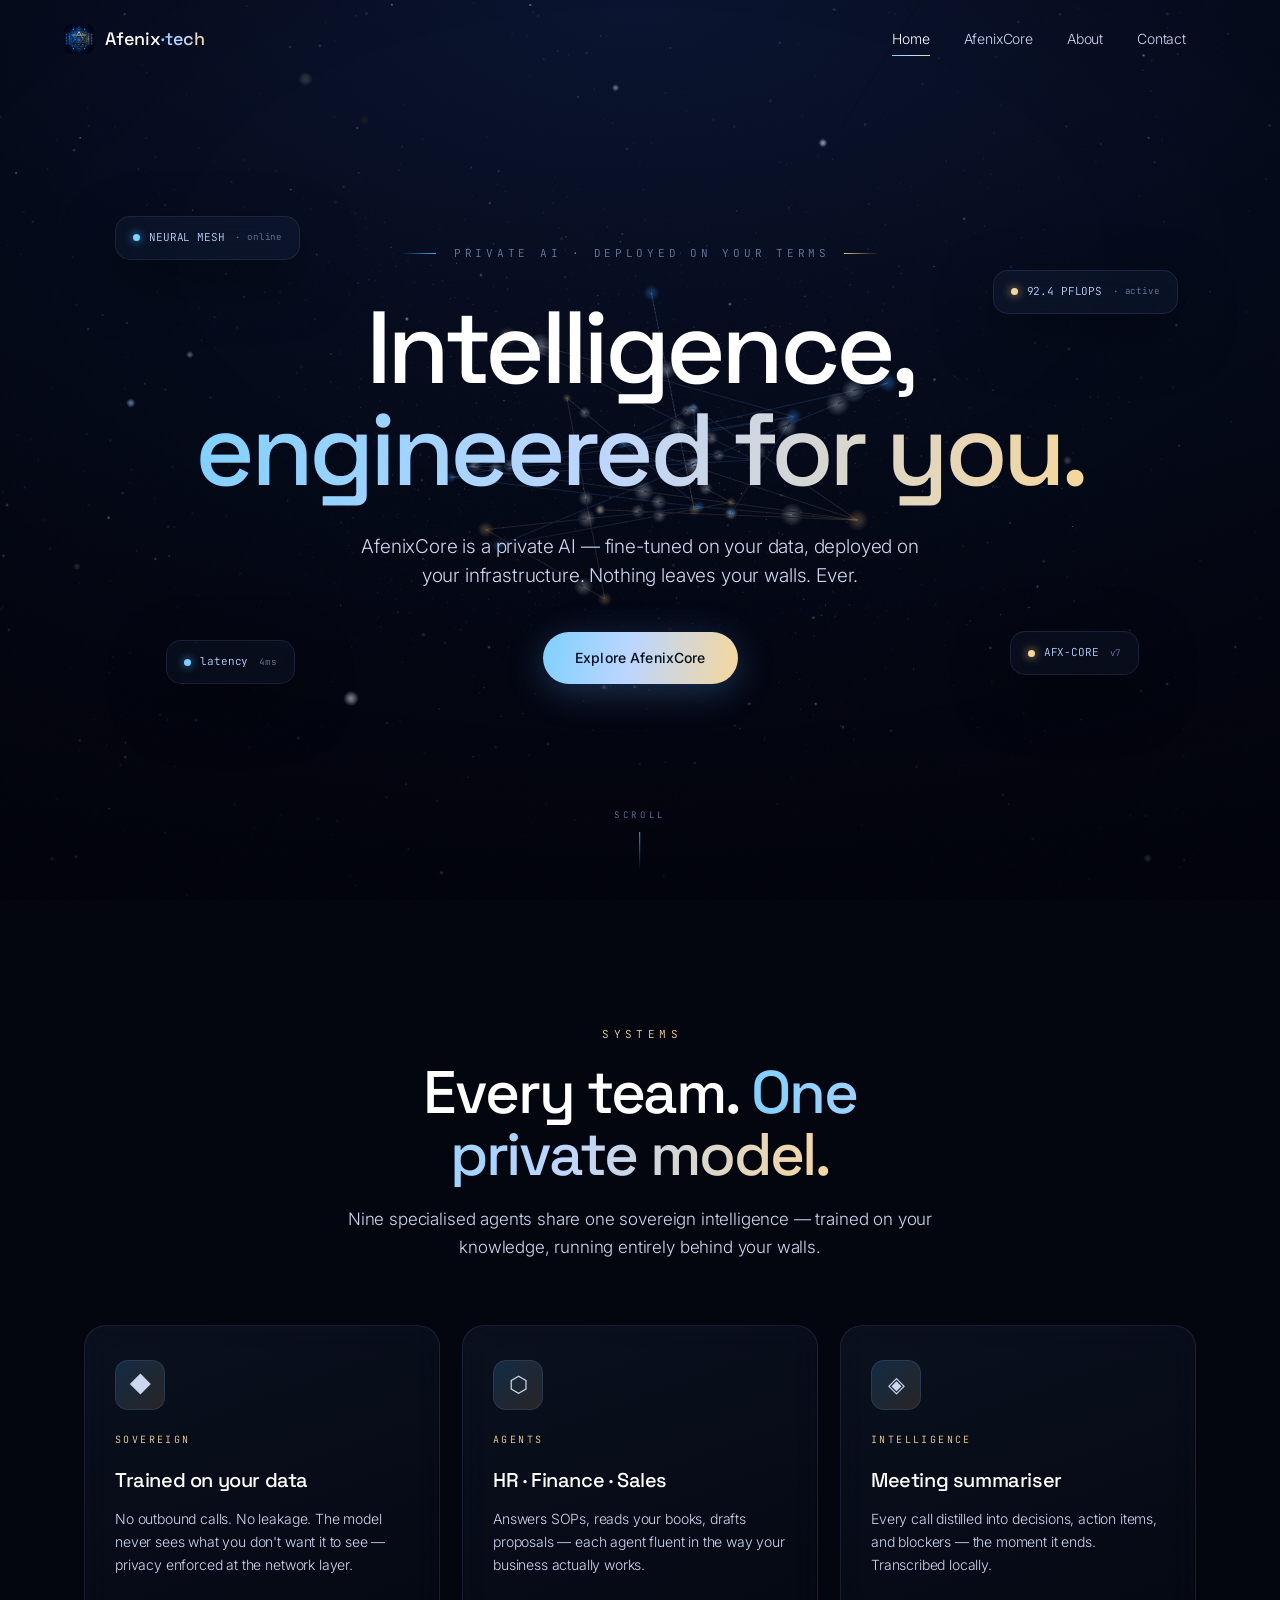
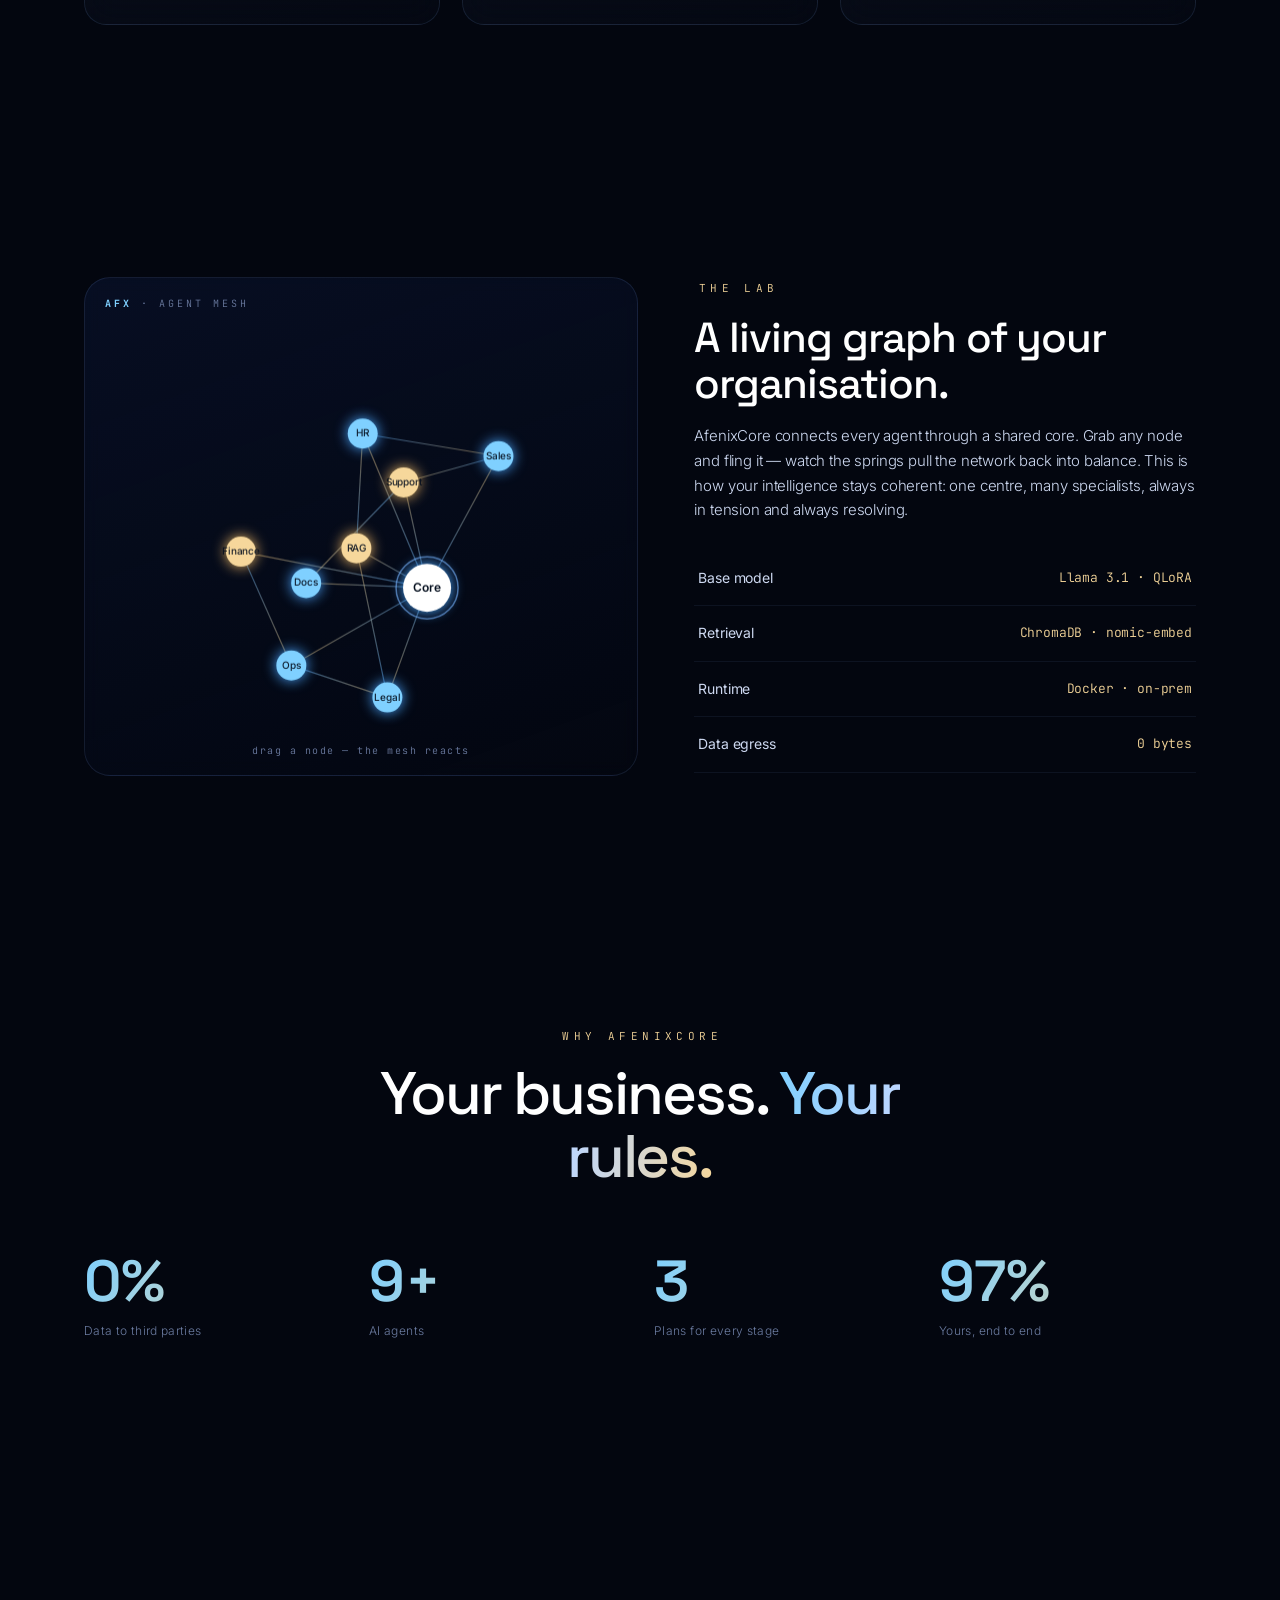
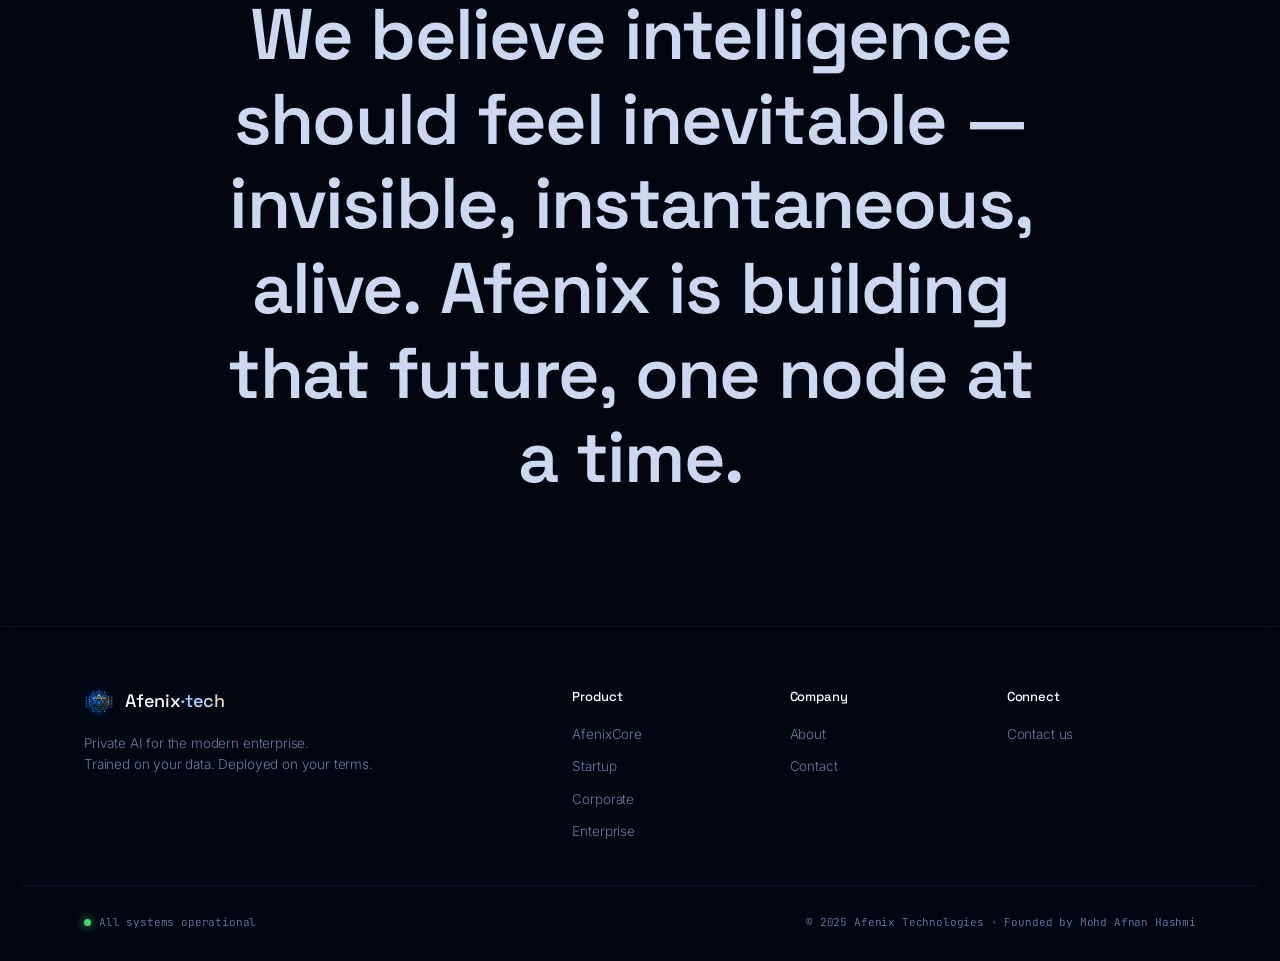
==== commit 5323009b: "Add files via upload" ====
--- a/index.html
+++ b/index.html
@@ -1,499 +1,167 @@
 <!DOCTYPE html>
 <html lang="en">
 <head>
-  <meta charset="UTF-8"/>
-  <meta name="viewport" content="width=device-width,initial-scale=1.0"/>
-  <title>Afenix Technologies — Intelligence of Tomorrow</title>
-  <link rel="stylesheet" href="style.css"/>
-  <style>
-  /* ─── HERO ─── */
-  #hero {
-    min-height:100vh; display:flex; flex-direction:column;
-    justify-content:center; align-items:flex-start;
-    padding:0 64px; position:relative; overflow:hidden;
-  }
-  .orb {
-    position:absolute; border-radius:50%;
-    filter:blur(130px); pointer-events:none;
-  }
-  .orb-gold { width:640px;height:640px;background:radial-gradient(circle,rgba(196,163,90,.09) 0%,transparent 70%);top:-180px;right:-80px;animation:driftA 18s ease-in-out infinite alternate; }
-  .orb-blue { width:520px;height:520px;background:radial-gradient(circle,rgba(74,158,255,.11) 0%,transparent 70%);bottom:40px;left:-80px;animation:driftB 22s ease-in-out infinite alternate; }
-  @keyframes driftA{from{transform:translate(0,0)}to{transform:translate(-60px,90px)}}
-  @keyframes driftB{from{transform:translate(0,0)}to{transform:translate(80px,-60px)}}
-
-  /* Hero Logo — floating right side */
-  .hero-logo {
-    position:absolute; right:72px; top:50%;
-    transform:translateY(-50%);
-    width:360px; height:360px;
-    opacity:0; animation:fadeUp 1.6s .7s ease forwards;
-  }
-
-  /* Tag + Title */
-  .hero-tag {
-    font-size:10px; letter-spacing:6px; text-transform:uppercase;
-    color:var(--blue); margin-bottom:36px;
-    display:flex; align-items:center; gap:16px;
-    opacity:0; animation:fadeUp 1s .3s ease forwards;
-  }
-  .hero-tag::before { content:''; width:28px; height:1px; background:var(--blue); box-shadow:0 0 8px var(--blue); }
-
-  .hero-h1 {
-    font-family:'Cormorant Garamond',serif;
-    font-size:clamp(64px,8.5vw,134px); font-weight:300;
-    line-height:.9; letter-spacing:-3px;
-    color:var(--white); position:relative; z-index:1;
-  }
-  .hero-h1 em { font-style:italic; color:var(--gold-l); }
-
-  /* Word-by-word reveal */
-  .word-row { display:block; overflow:hidden; }
-  .word {
-    display:inline-block;
-    transform:translateY(105%);
-    transition:transform 1.1s cubic-bezier(.16,1,.3,1);
-  }
-  .word.gap { display:inline-block; width:.28em; }
-  .hero-h1.fired .word { transform:translateY(0); }
-  .hero-h1.fired .w1 { transition-delay:.05s; }
-  .hero-h1.fired .w2 { transition-delay:.13s; }
-  .hero-h1.fired .w3 { transition-delay:.24s; }
-  .hero-h1.fired .w4 { transition-delay:.35s; }
-  .hero-h1.fired .w5 { transition-delay:.46s; }
-
-  .hero-sub {
-    margin-top:44px; font-size:13px; letter-spacing:1.5px;
-    color:var(--off); max-width:400px; line-height:2.1;
-    opacity:0; animation:fadeUp 1s .95s ease forwards;
-  }
-  .hero-founder {
-    margin-top:52px; display:flex; align-items:center; gap:20px;
-    opacity:0; animation:fadeUp 1s 1.15s ease forwards;
-  }
-  .f-line { width:52px; height:1px; background:linear-gradient(to right,var(--gold),transparent); }
-  .f-name { font-family:'Cormorant Garamond',serif; font-size:17px; font-weight:300; letter-spacing:3px; color:var(--off); text-transform:uppercase; }
-
-  .hero-ctas {
-    margin-top:44px; display:flex; gap:16px; flex-wrap:wrap;
-    opacity:0; animation:fadeUp 1s 1.3s ease forwards;
-  }
-
-  .scroll-cue {
-    position:absolute; bottom:44px; left:64px;
-    display:flex; flex-direction:column; align-items:center; gap:12px;
-    opacity:0; animation:fadeUp 1s 1.5s ease forwards;
-  }
-  .scroll-cue span { font-size:8px; letter-spacing:5px; color:var(--dim); text-transform:uppercase; writing-mode:vertical-rl; }
-  .sc-line { width:1px; height:68px; background:linear-gradient(to bottom,var(--blue),transparent); box-shadow:0 0 8px var(--blue); animation:scrollPulse 2.5s ease-in-out infinite; }
-  @keyframes scrollPulse{0%,100%{opacity:.35;}50%{opacity:1;}}
-  @keyframes fadeUp{from{opacity:0;transform:translateY(32px);}to{opacity:1;transform:translateY(0);}}
-
-  /* ─── APPLE STICKY SEQUENCE ─── */
-  .sticky-scroll { position:relative; height:380vh; }
-  .sticky-inner {
-    position:sticky; top:0; height:100vh;
-    overflow:hidden; display:flex;
-    align-items:center; justify-content:center;
-  }
-  .sticky-wm {
-    position:absolute;
-    font-family:'Cormorant Garamond',serif;
-    font-size:clamp(100px,17vw,250px);
-    font-weight:600; letter-spacing:-14px;
-    color:transparent;
-    -webkit-text-stroke:1px rgba(74,158,255,.04);
-    user-select:none; pointer-events:none;
-    white-space:nowrap;
-    opacity:1;
-    transition:opacity .35s;
-  }
-  .s-frame {
-    position:absolute; inset:0;
-    display:flex; align-items:center;
-    padding:0 64px;
-    opacity:0; transform:translateY(70px);
-    transition:opacity .8s cubic-bezier(.16,1,.3,1), transform .8s cubic-bezier(.16,1,.3,1);
-    pointer-events:none;
-  }
-  .s-frame.active { opacity:1; transform:translateY(0); pointer-events:auto; }
-  .s-frame.exit   { opacity:0; transform:translateY(-70px); }
-  .s-inner { max-width:1160px; width:100%; margin:0 auto; display:grid; grid-template-columns:1fr 2fr; gap:90px; align-items:center; }
-  .s-inner.rev { grid-template-columns:2fr 1fr; }
-  .s-inner.rev .s-label { order:2; }
-  .s-inner.rev .s-text  { order:1; }
-  .s-label { display:flex; flex-direction:column; gap:20px; }
-  .s-num  { font-size:10px; letter-spacing:5px; color:var(--blue); font-weight:500; text-shadow:0 0 12px var(--blue); }
-  .s-tag  { font-family:'Cormorant Garamond',serif; font-size:13px; font-style:italic; color:var(--dim); letter-spacing:2px; }
-  .s-rule { width:1px; height:70px; background:linear-gradient(to bottom,var(--blue),transparent); box-shadow:0 0 8px var(--blue); margin-top:8px; }
-  .s-text h2 { font-family:'Cormorant Garamond',serif; font-size:clamp(44px,5vw,80px); font-weight:300; line-height:1.05; letter-spacing:-1px; margin-bottom:28px; }
-  .s-text h2 em { font-style:italic; color:var(--gold-l); }
-  .s-text p { font-size:15px; line-height:2.1; color:var(--off); letter-spacing:.3px; max-width:580px; }
-
-  /* Progress dots */
-  .s-dots {
-    position:absolute; right:44px; top:50%; transform:translateY(-50%);
-    display:flex; flex-direction:column; gap:14px; z-index:10;
-  }
-  .s-dot {
-    width:5px; height:5px; border-radius:50%;
-    background:var(--dim);
-    transition:background .4s, transform .4s, box-shadow .4s;
-  }
-  .s-dot.on { background:var(--blue); transform:scale(1.6); box-shadow:0 0 10px var(--blue); }
-
-  /* Side progress line */
-  .s-prog-line { position:absolute; left:48px; top:0; width:1px; height:100%; background:rgba(74,158,255,.05); }
-  .s-prog-fill { position:absolute; left:0; top:0; width:1px; height:0%; background:linear-gradient(to bottom,var(--blue),var(--gold)); box-shadow:0 0 6px var(--blue); transition:height .06s linear; }
-
-  /* ─── USP STRIP ─── */
-  .usp-strip {
-    padding:120px 64px; text-align:center;
-    position:relative; overflow:hidden;
-    background:linear-gradient(to bottom, var(--navy) 0%, var(--navy-mid) 100%);
-  }
-  .usp-strip::before {
-    content:''; position:absolute; inset:0;
-    background:radial-gradient(ellipse 70% 50% at 50% 50%, rgba(74,158,255,.06) 0%, transparent 70%);
-    pointer-events:none;
-  }
-  .usp-grid { display:grid; grid-template-columns:repeat(3,1fr); background:rgba(74,158,255,.08); border-radius:2px; overflow:hidden; border:1px solid var(--border); margin-top:64px; }
-  .usp-cell { padding:44px 36px; border-right:1px solid var(--border); position:relative; transition:background .4s; }
-  .usp-cell:last-child { border-right:none; }
-  .usp-cell:hover { background:rgba(74,158,255,.05); }
-  .usp-num { font-family:'Cormorant Garamond',serif; font-size:56px; font-weight:300; color:var(--gold); line-height:1; margin-bottom:10px; text-shadow:0 0 30px rgba(196,163,90,.2); }
-  .usp-label { font-size:9px; letter-spacing:3.5px; text-transform:uppercase; color:var(--dim); margin-bottom:16px; }
-  .usp-desc { font-size:14px; color:var(--off); line-height:1.9; }
-
-  /* ─── TESTIMONIALS ─── */
-  .testi-grid { display:grid; grid-template-columns:repeat(3,1fr); gap:20px; margin-top:56px; }
-  .testi-card {
-    padding:36px; border:1px solid var(--border); border-radius:3px;
-    background:rgba(74,158,255,.03); position:relative; overflow:hidden;
-    transition:transform .4s, border-color .4s;
-  }
-  .testi-card::before { content:''; position:absolute; top:0; left:0; right:0; height:1px; background:linear-gradient(to right,transparent,var(--gold),transparent); transform:scaleX(0); transition:transform .5s; }
-  .testi-card:hover { transform:translateY(-6px); border-color:rgba(196,163,90,.2); }
-  .testi-card:hover::before { transform:scaleX(1); }
-  .testi-stars { color:#c4a35a; font-size:12px; letter-spacing:3px; margin-bottom:18px; }
-  .testi-card blockquote { font-family:'Cormorant Garamond',serif; font-size:18px; font-weight:300; font-style:italic; color:var(--white); line-height:1.7; margin-bottom:24px; }
-  .testi-author { display:flex; align-items:center; gap:12px; }
-  .testi-av { width:38px; height:38px; border-radius:50%; background:linear-gradient(135deg,var(--blue),var(--gold)); display:flex; align-items:center; justify-content:center; font-size:12px; font-weight:700; flex-shrink:0; }
-  .testi-info strong { display:block; font-size:12px; font-weight:600; margin-bottom:2px; }
-  .testi-info span { font-size:11px; color:var(--dim); }
-
-  @media(max-width:900px){
-    #hero{padding:0 24px;}
-    .hero-logo{display:none;}
-    .hero-ctas{flex-direction:column;}
-    .s-inner,.s-inner.rev{grid-template-columns:1fr;gap:36px;}
-    .s-inner.rev .s-label,.s-inner.rev .s-text{order:0;}
-    .s-frame{padding:0 24px;}
-    .s-dots,.s-prog-line{display:none;}
-    .usp-strip{padding:80px 24px;}
-    .usp-grid{grid-template-columns:1fr;}
-    .usp-cell{border-right:none;border-bottom:1px solid var(--border);}
-    .usp-cell:last-child{border-bottom:none;}
-    .testi-grid{grid-template-columns:1fr;}
-  }
-  </style>
+<meta charset="UTF-8">
+<meta name="viewport" content="width=device-width, initial-scale=1.0">
+<title>Afenix Technologies — Intelligence of Tomorrow</title>
+<link rel="icon" type="image/png" href="logo.png">
+<link rel="preconnect" href="https://fonts.googleapis.com">
+<link rel="preconnect" href="https://fonts.gstatic.com" crossorigin>
+<link href="https://fonts.googleapis.com/css2?family=Space+Grotesk:wght@300;400;500;600;700&family=Inter:wght@300;400;500;600&family=JetBrains+Mono:wght@400;500&display=swap" rel="stylesheet">
+<link rel="stylesheet" href="styles.css">
 </head>
 <body>
-<div id="page-veil"></div>
-<canvas id="neural-canvas"></canvas>
-<div class="cursor" id="cursor"></div>
-<div class="cursor-ring" id="cursorRing"></div>
-<div id="progress-bar"></div>
 
-<!-- ══ NAV ══ -->
-<nav id="mainNav">
-  <a class="nav-logo" href="index.html">Afenix</a>
-  <ul class="nav-links">
-    <li><a href="index.html" class="active">Home</a></li>
-    <li><a href="products.html">AfenixCore</a></li>
-    <li><a href="about.html">About</a></li>
-    <li><a href="contact.html">Contact</a></li>
-  </ul>
-  <a class="nav-cta" href="contact.html">Get a Demo</a>
+<!-- LOADER -->
+<div id="loader">
+  <img src="logo.png" alt="Afenix">
+  <div class="load-word">AFENIX</div>
+  <div class="load-bar"><i></i></div>
+</div>
+
+<!-- LIVING 3D BACKGROUND -->
+<canvas id="bg"></canvas>
+<div class="vignette"></div>
+<div class="grain"></div>
+
+<!-- CURSOR -->
+<div class="cur-dot"></div>
+<div class="cur-ring"></div>
+
+<!-- NAV -->
+<nav id="nav">
+  <a href="index.html" class="brand"><img src="logo.png" alt=""><span class="nm">Afenix<b>·tech</b></span></a>
+  <div class="navlinks">
+    <a href="index.html" class="active">Home</a>
+    <a href="products.html">AfenixCore</a>
+    <a href="about.html">About</a>
+    <a href="contact.html">Contact</a>
+  </div>
+  
 </nav>
 
-<!-- ══ HERO ══ -->
-<section id="hero">
-  <div class="orb orb-gold"></div>
-  <div class="orb orb-blue"></div>
+<main>
+<!-- HERO -->
+<header class="hero">
+  <div class="chip c1"><span class="d"></span> NEURAL MESH <small>· online</small></div>
+  <div class="chip gold c2"><span class="d"></span> 92.4 PFLOPS <small>· active</small></div>
+  <div class="chip c3"><span class="d"></span> latency <small>4ms</small></div>
+  <div class="chip gold c4"><span class="d"></span> AFX-CORE <small>v7</small></div>
 
-  <!-- LOGO with blend magic -->
-  <div class="hero-logo logo-wrap">
-    <div class="logo-glow"></div>
-    <img src="./logo.png" alt="Afenix Logo"/>
+  <div class="hero-tag">PRIVATE AI · DEPLOYED ON YOUR TERMS</div>
+  <h1>Intelligence,<br><span class="grad">engineered for you.</span></h1>
+  <p>AfenixCore is a private AI — fine-tuned on your data, deployed on your infrastructure. Nothing leaves your walls. Ever.</p>
+  <div class="actions">
+    <a href="products.html" class="btn btn-primary">Explore AfenixCore</a>
+    
   </div>
+  <div class="scroll-hint">SCROLL<i></i></div>
+</header>
 
-  <div class="hero-tag">Afenix Technologies</div>
-
-  <h1 class="hero-h1" id="heroH1">
-    <span class="word-row">
-      <span class="word w1">Building</span><span class="word gap"> </span><span class="word w2">the</span>
-    </span>
-    <span class="word-row">
-      <span class="word w3"><em>Intelligence</em></span>
-    </span>
-    <span class="word-row">
-      <span class="word w4">of</span><span class="word gap"> </span><span class="word w5">Tomorrow</span>
-    </span>
-  </h1>
-
-  <p class="hero-sub">Next-generation systems engineered with precision,<br>crafted for the future of human–machine experience.</p>
-  <div class="hero-founder">
-    <div class="f-line"></div>
-    <div class="f-name">Founded by Mohd Afnan Hashmi</div>
-  </div>
-  <div class="hero-ctas">
-    <a class="btn btn-ghost" href="products.html">
-      Explore AfenixCore
-      <svg viewBox="0 0 24 24"><line x1="5" y1="12" x2="19" y2="12"/><polyline points="12 5 19 12 12 19"/></svg>
-    </a>
-    <a class="btn btn-gold" href="contact.html">
-      Book a Call
-      <svg viewBox="0 0 24 24"><line x1="5" y1="12" x2="19" y2="12"/><polyline points="12 5 19 12 12 19"/></svg>
-    </a>
-  </div>
-  <div class="scroll-cue"><div class="sc-line"></div><span>Scroll</span></div>
-</section>
-
-<!-- MARQUEE -->
-<div class="marquee-wrap">
-  <div class="marquee-track">
-    <span>faster-whisper</span><span>LlamaIndex</span><span>ChromaDB</span><span>Ollama</span><span>LangChain</span><span>CrewAI</span><span>Pandas</span><span>Plotly</span><span>FastAPI</span><span>Playwright</span><span>Unsloth QLoRA</span><span>Docker</span><span>RAG Pipeline</span><span>Llama 3.1</span><span>nomic-embed</span>
-    <span>faster-whisper</span><span>LlamaIndex</span><span>ChromaDB</span><span>Ollama</span><span>LangChain</span><span>CrewAI</span><span>Pandas</span><span>Plotly</span><span>FastAPI</span><span>Playwright</span><span>Unsloth QLoRA</span><span>Docker</span><span>RAG Pipeline</span><span>Llama 3.1</span><span>nomic-embed</span>
-  </div>
-</div>
-
-<!-- ══ STICKY SCROLL SEQUENCE ══ -->
-<div class="sticky-scroll" id="stickyScroll">
-  <div class="sticky-inner">
-    <div class="sticky-wm" id="stickyWm">Innovate</div>
-    <div class="s-prog-line"><div class="s-prog-fill" id="sPF"></div></div>
-
-    <!-- Frame 0 -->
-    <div class="s-frame active" id="sf0" data-word="Innovate">
-      <div class="s-inner">
-        <div class="s-label">
-          <div class="s-num">01</div>
-          <div class="s-tag">Philosophy</div>
-          <div class="s-rule"></div>
-        </div>
-        <div class="s-text" id="about">
-          <h2>Intelligent <em>Innovation</em></h2>
-          <p>We build next-generation experiences through advanced technology, modern design, and intelligent systems engineered for the future. Every solution is a synthesis of purpose and precision.</p>
-        </div>
-      </div>
+<!-- PRODUCTS -->
+<section class="pad" id="systems">
+  <div class="wrap">
+    <div class="shead reveal">
+      <div class="kicker">SYSTEMS</div>
+      <h2>Every team. <span class="grad">One private model.</span></h2>
+      <p>Nine specialised agents share one sovereign intelligence — trained on your knowledge, running entirely behind your walls.</p>
     </div>
-
-    <!-- Frame 1 -->
-    <div class="s-frame" id="sf1" data-word="Vision">
-      <div class="s-inner rev">
-        <div class="s-label">
-          <div class="s-num">02</div>
-          <div class="s-tag">Aesthetic</div>
-          <div class="s-rule"></div>
-        </div>
-        <div class="s-text">
-          <h2>Designed to Feel <em>Different</em></h2>
-          <p>Minimal. Elegant. Powerful. Inspired by simplicity and crafted with precision to create a timeless digital identity that transcends the ordinary and defines the extraordinary.</p>
-        </div>
-      </div>
-    </div>
-
-    <!-- Frame 2 -->
-    <div class="s-frame" id="sf2" data-word="Intelligence">
-      <div class="s-inner">
-        <div class="s-label">
-          <div class="s-num">03</div>
-          <div class="s-tag">Purpose</div>
-          <div class="s-rule"></div>
-        </div>
-        <div class="s-text">
-          <h2>Private <em>Intelligence</em><br>That's Yours</h2>
-          <p>AfenixCore is your corporate AI — fine-tuned on your data, deployed on your infrastructure. Zero data sent to third parties. Ever. The intelligence your business deserves.</p>
-        </div>
-      </div>
-    </div>
-
-    <div class="s-dots">
-      <div class="s-dot on"></div>
-      <div class="s-dot"></div>
-      <div class="s-dot"></div>
-    </div>
-  </div>
-</div>
-
-<div class="section-divider"></div>
-
-<!-- ══ USP STRIP ══ -->
-<section class="usp-strip">
-  <div class="watermark" style="right:-40px;top:50%;transform:translateY(-50%);">AfenixCore</div>
-  <div style="position:relative;z-index:1;">
-    <div style="font-size:9px;letter-spacing:5px;text-transform:uppercase;color:var(--blue);margin-bottom:18px;" class="reveal">Why AfenixCore</div>
-    <h2 style="font-family:'Cormorant Garamond',serif;font-size:clamp(42px,5.5vw,78px);font-weight:300;letter-spacing:-2px;line-height:1.05;" class="reveal d1">
-      Your Business. <em>Your Model.</em><br>Your Rules.
-    </h2>
-    <div class="usp-grid">
-      <div class="usp-cell reveal d1">
-        <div class="usp-num">0%</div>
-        <div class="usp-label">Data Sent to 3rd Parties</div>
-        <div class="usp-desc">Everything stays on your servers. Always. By design, not policy.</div>
-      </div>
-      <div class="usp-cell reveal d2">
-        <div class="usp-num">9+</div>
-        <div class="usp-label">AI Agents in Development</div>
-        <div class="usp-desc">HR, Finance, Sales, Ops, Support — all in one private model.</div>
-      </div>
-      <div class="usp-cell reveal d3">
-        <div class="usp-num">3</div>
-        <div class="usp-label">Plans for Every Stage</div>
-        <div class="usp-desc">Startup, Corporate, and Enterprise — built to scale with you.</div>
-      </div>
-    </div>
-    <div style="margin-top:48px;" class="reveal d2">
-      <a class="btn btn-ghost" href="products.html">
-        View All Plans
-        <svg viewBox="0 0 24 24"><line x1="5" y1="12" x2="19" y2="12"/><polyline points="12 5 19 12 12 19"/></svg>
-      </a>
+    <div class="cards">
+      <article class="card reveal" data-tilt>
+        <div class="ico">◆</div>
+        <div class="meta">SOVEREIGN</div>
+        <h3>Trained on your data</h3>
+        <p>No outbound calls. No leakage. The model never sees what you don't want it to see — privacy enforced at the network layer.</p>
+      </article>
+      <article class="card reveal" data-tilt>
+        <div class="ico">⬡</div>
+        <div class="meta">AGENTS</div>
+        <h3>HR · Finance · Sales</h3>
+        <p>Answers SOPs, reads your books, drafts proposals — each agent fluent in the way your business actually works.</p>
+      </article>
+      <article class="card reveal" data-tilt>
+        <div class="ico">◈</div>
+        <div class="meta">INTELLIGENCE</div>
+        <h3>Meeting summariser</h3>
+        <p>Every call distilled into decisions, action items, and blockers — the moment it ends. Transcribed locally.</p>
+      </article>
     </div>
   </div>
 </section>
 
-<div class="section-divider"></div>
-
-<!-- ══ TESTIMONIALS ══ -->
-<section class="panel" style="min-height:auto;padding:120px 64px;">
-  <div style="max-width:1160px;width:100%;margin:0 auto;">
-    <div style="font-size:9px;letter-spacing:5px;text-transform:uppercase;color:var(--blue);margin-bottom:16px;" class="reveal">Early Feedback</div>
-    <h2 style="font-family:'Cormorant Garamond',serif;font-size:clamp(38px,4.5vw,68px);font-weight:300;letter-spacing:-1.5px;margin-bottom:8px;" class="reveal d1">What People Are <em>Saying</em></h2>
-    <div class="testi-grid">
-      <div class="testi-card reveal d1">
-        <div class="testi-stars">★★★★★</div>
-        <blockquote>"The idea of a model that knows our SOPs and answers HR questions instantly is exactly what we needed."</blockquote>
-        <div class="testi-author">
-          <div class="testi-av">RS</div>
-          <div class="testi-info"><strong>Riya Sharma</strong><span>Head of Operations, FinTech Startup</span></div>
-        </div>
+<!-- SHOWCASE — FORCE GRAPH -->
+<section class="pad" id="lab">
+  <div class="wrap">
+    <div class="showcase">
+      <div class="netbox reveal">
+        <div class="lbl"><b>AFX</b> · AGENT MESH</div>
+        <canvas id="graph"></canvas>
+        <div class="hintg">drag a node — the mesh reacts</div>
       </div>
-      <div class="testi-card reveal d2">
-        <div class="testi-stars">★★★★★</div>
-        <blockquote>"Finally — an AI solution that doesn't send our data to some third-party cloud. This is what enterprise AI should look like."</blockquote>
-        <div class="testi-author">
-          <div class="testi-av">AK</div>
-          <div class="testi-info"><strong>Ahmed Khan</strong><span>CTO, B2B SaaS Company</span></div>
-        </div>
-      </div>
-      <div class="testi-card reveal d3">
-        <div class="testi-stars">★★★★★</div>
-        <blockquote>"The meeting summariser alone would save our team 5 hours a week. Can't wait for the full platform to launch."</blockquote>
-        <div class="testi-author">
-          <div class="testi-av">PM</div>
-          <div class="testi-info"><strong>Priya Mehta</strong><span>Product Manager, E-commerce Scale-up</span></div>
+      <div class="show-txt reveal">
+        <div class="kicker">THE LAB</div>
+        <h3>A living graph of your organisation.</h3>
+        <p>AfenixCore connects every agent through a shared core. Grab any node and fling it — watch the springs pull the network back into balance. This is how your intelligence stays coherent: one centre, many specialists, always in tension and always resolving.</p>
+        <div class="spec-list">
+          <div class="spec"><span class="k">Base model</span><span class="v">Llama 3.1 · QLoRA</span></div>
+          <div class="spec"><span class="k">Retrieval</span><span class="v">ChromaDB · nomic-embed</span></div>
+          <div class="spec"><span class="k">Runtime</span><span class="v">Docker · on-prem</span></div>
+          <div class="spec"><span class="k">Data egress</span><span class="v">0 bytes</span></div>
         </div>
       </div>
     </div>
   </div>
 </section>
 
-<!-- ══ LAUNCH FOOTER ══ -->
-<section style="min-height:60vh;display:flex;flex-direction:column;justify-content:center;align-items:center;text-align:center;padding:100px 64px;position:relative;overflow:hidden;background:var(--navy-deep);">
-  <div style="position:absolute;inset:0;background:radial-gradient(ellipse 70% 55% at 50% 50%,rgba(74,158,255,.06),transparent);pointer-events:none;"></div>
-  <div style="position:absolute;width:50vw;height:50vw;border:1px solid rgba(74,158,255,.05);border-radius:50%;animation:ringPulse 4s ease-in-out infinite;"></div>
-  <div style="position:absolute;width:80vw;height:80vw;border:1px solid rgba(74,158,255,.03);border-radius:50%;animation:ringPulse 4s 1s ease-in-out infinite;"></div>
-  <style>@keyframes ringPulse{0%,100%{opacity:1;transform:scale(1);}50%{opacity:.4;transform:scale(1.04);}}</style>
-  <div style="font-size:9px;letter-spacing:6px;text-transform:uppercase;color:var(--blue);margin-bottom:24px;position:relative;" class="reveal">The Future Begins</div>
-  <div style="font-family:'Cormorant Garamond',serif;font-size:clamp(60px,11vw,160px);font-weight:300;line-height:.9;letter-spacing:-5px;position:relative;" class="reveal d1">Launching<br><em style="color:var(--gold-l)">Soon</em></div>
-  <p style="margin-top:32px;font-size:13px;color:var(--off);line-height:2;letter-spacing:1px;max-width:440px;position:relative;" class="reveal d2">Afenix Technologies is preparing something extraordinary. A new chapter in intelligent innovation.</p>
-  <div style="margin-top:44px;position:relative;" class="reveal d3">
-    <a class="btn btn-ghost" href="contact.html">
-      Get Early Access
-      <svg viewBox="0 0 24 24"><line x1="5" y1="12" x2="19" y2="12"/><polyline points="12 5 19 12 12 19"/></svg>
-    </a>
+<!-- STATS -->
+<section class="pad">
+  <div class="wrap">
+    <div class="shead reveal">
+      <div class="kicker">WHY AFENIXCORE</div>
+      <h2>Your business. <span class="grad">Your rules.</span></h2>
+    </div>
+    <div class="stats">
+      <div class="stat reveal"><div class="num" data-count="0" data-suffix="%">0%</div><div class="lab">Data to third parties</div></div>
+      <div class="stat reveal"><div class="num" data-count="9" data-suffix="+">0+</div><div class="lab">AI agents</div></div>
+      <div class="stat reveal"><div class="num" data-count="3" data-suffix="">0</div><div class="lab">Plans for every stage</div></div>
+      <div class="stat reveal"><div class="num" data-count="100" data-suffix="%">0%</div><div class="lab">Yours, end to end</div></div>
+    </div>
   </div>
 </section>
 
-<!-- ══ FOOTER ══ -->
+<!-- VISION NARRATIVE -->
+<section class="pad vision-sec">
+  <div class="wrap">
+    <p class="vision" id="vision" data-text="We believe intelligence should feel inevitable — invisible, instantaneous, alive. Afenix is building that future, one node at a time." data-bold="3,9,17"></p>
+  </div>
+</section>
+
+<!-- CTA -->
+<!-- early access section removed -->
+</main>
+
+<!-- FOOTER -->
 <footer>
-  <div class="footer-top">
-    <div class="footer-brand">
-      <div class="nav-logo" style="font-size:18px;">Afenix</div>
-      <p>Private AI for the modern enterprise. Trained on your data. Deployed on your terms.</p>
+  <div class="wrap foot-grid">
+    <div class="foot-brand">
+      <a href="index.html" class="brand"><img src="logo.png" alt=""><span class="nm">Afenix<b>·tech</b></span></a>
+      <p>Private AI for the modern enterprise.<br>Trained on your data. Deployed on your terms.</p>
     </div>
-    <div class="footer-col">
-      <h5>Product</h5>
-      <ul>
-        <li><a href="products.html">AfenixCore</a></li>
-        <li><a href="products.html">Startup Plan</a></li>
-        <li><a href="products.html">Corporate Plan</a></li>
-        <li><a href="products.html">Enterprise Plan</a></li>
-      </ul>
-    </div>
-    <div class="footer-col">
-      <h5>Company</h5>
-      <ul>
-        <li><a href="about.html">About</a></li>
-        <li><a href="contact.html">Contact</a></li>
-      </ul>
-    </div>
-    <div class="footer-col">
-      <h5>Connect</h5>
-      <ul>
-        <li><a href="contact.html">Get a Demo</a></li>
-        <li><a href="contact.html">Join Waitlist</a></li>
-        <li><a href="contact.html">Join Our Team</a></li>
-      </ul>
+    <div class="foot-cols">
+      <div class="foot-col"><span class="foot-head">Product</span><a href="products.html">AfenixCore</a><a href="products.html">Startup</a><a href="products.html">Corporate</a><a href="products.html">Enterprise</a></div>
+      <div class="foot-col"><span class="foot-head">Company</span><a href="about.html">About</a><a href="contact.html">Contact</a></div>
+      <div class="foot-col"><span class="foot-head">Connect</span><a href="contact.html">Contact us</a></div>
     </div>
   </div>
-  <div class="footer-bottom">
-    <span>© 2025 Afenix Technologies</span>
-    <span>Founded by Mohd Afnan Hashmi</span>
+  <div class="wrap foot-bottom">
+    <span><span class="pulse"></span>All systems operational</span>
+    <span>© 2025 Afenix Technologies · Founded by Mohd Afnan Hashmi</span>
   </div>
 </footer>
 
-<script src="shared.js"></script>
-<script>
-  // ── Hero word reveal ──
-  setTimeout(()=>document.getElementById('heroH1').classList.add('fired'),400);
-
-  // ── Hero logo parallax ──
-  const heroLogo = document.querySelector('.hero-logo');
-  window.addEventListener('scroll',()=>{
-    const s=window.scrollY;
-    if(heroLogo){
-      heroLogo.style.transform=`translateY(calc(-50% + ${s*.22}px))`;
-      heroLogo.style.opacity=Math.max(0,1-s/480);
-    }
-  },{passive:true});
-
-  // ── STICKY SCROLL ──
-  const ss=document.getElementById('stickyScroll');
-  const frames=document.querySelectorAll('.s-frame');
-  const dots=document.querySelectorAll('.s-dot');
-  const wm=document.getElementById('stickyWm');
-  const pf=document.getElementById('sPF');
-  let cf=0;
-
-  function stickyTick(){
-    const r=ss.getBoundingClientRect();
-    const total=ss.offsetHeight-window.innerHeight;
-    const scrolled=-r.top;
-    if(scrolled<0||scrolled>total) return;
-    const prog=scrolled/total;
-    const raw=prog*frames.length;
-    const fi=Math.min(Math.floor(raw),frames.length-1);
-    if(pf) pf.style.height=(prog*100)+'%';
-    if(fi!==cf){
-      frames[cf].classList.remove('active'); frames[cf].classList.add('exit');
-      const old=cf; setTimeout(()=>frames[old]&&frames[old].classList.remove('exit'),800);
-      cf=fi; frames[cf].classList.add('active');
-      if(wm){ wm.style.opacity='0'; setTimeout(()=>{ wm.textContent=frames[cf].dataset.word||''; wm.style.opacity='1'; },320); }
-      dots.forEach((d,i)=>d.classList.toggle('on',i===cf));
-    }
-  }
-  window.addEventListener('scroll',stickyTick,{passive:true});
-</script>
+<script src="three.min.js"></script>
+<script src="GLTFLoader.js"></script>
+<script src="star_data.js"></script>
+<script src="engine.js"></script>
 </body>
 </html>
--- a/styles.css
+++ b/styles.css
@@ -0,0 +1,239 @@
+/* =========================================================
+   AFENIX — upgraded. Minimal type over a living 3D world.
+   ========================================================= */
+:root{
+  --navy:#03060f; --navy-2:#060c1d;
+  --blue:#3da9ff; --blue-bright:#7fd0ff; --gold:#e8b667; --gold-bright:#f6d79b; --silver:#bcd6ff;
+  --ink:#cdd8f0; --ink-dim:#6b7ba0;
+  --glass:rgba(120,160,230,.05); --glass-brd:rgba(140,180,255,.12);
+  --grad:linear-gradient(100deg,var(--blue-bright),var(--silver) 45%,var(--gold-bright));
+  --display:'Space Grotesk',-apple-system,sans-serif;
+  --body:'Inter',-apple-system,sans-serif;
+  --mono:'JetBrains Mono',monospace;
+}
+*{margin:0;padding:0;box-sizing:border-box}
+html{scroll-behavior:smooth}
+body{background:
+  radial-gradient(140% 100% at 50% 0%, #0a1430 0%, #050b1c 40%, #02040d 100%),
+  radial-gradient(80% 60% at 18% 22%, rgba(61,169,255,.10), transparent 60%),
+  radial-gradient(70% 55% at 82% 78%, rgba(232,182,103,.07), transparent 60%),
+  var(--navy);
+  background-attachment:fixed;color:var(--ink);font-family:var(--body);font-weight:300;line-height:1.6;overflow-x:hidden;letter-spacing:-.01em;-webkit-font-smoothing:antialiased;}
+@media(pointer:coarse){body{cursor:auto}}
+a{color:inherit;text-decoration:none}
+::selection{background:rgba(232,182,103,.3);color:#fff}
+canvas{display:block}
+.wrap{max-width:1240px;margin:0 auto;padding:0 5vw}
+.pad{padding:clamp(90px,14vh,150px) 0}
+
+/* fixed 3D background + overlays */
+#bg{position:fixed;inset:0;z-index:0}
+.vignette{position:fixed;inset:0;z-index:1;pointer-events:none;background:radial-gradient(120% 90% at 50% 28%,transparent 30%,rgba(2,4,12,.55) 78%,rgba(1,2,7,.92) 100%)}
+.grain{position:fixed;inset:0;z-index:2;pointer-events:none;opacity:.04;mix-blend-mode:overlay;background-image:url("data:image/svg+xml,%3Csvg xmlns='http://www.w3.org/2000/svg' width='160' height='160'%3E%3Cfilter id='n'%3E%3CfeTurbulence type='fractalNoise' baseFrequency='.85' numOctaves='3'/%3E%3C/filter%3E%3Crect width='100%25' height='100%25' filter='url(%23n)'/%3E%3C/svg%3E")}
+main,nav,footer{position:relative;z-index:5}
+
+/* custom cursor */
+.cur-dot,.cur-ring{display:none}
+
+/* loader */
+#loader{position:fixed;inset:0;z-index:9999;background:var(--navy);display:flex;flex-direction:column;align-items:center;justify-content:center;transition:opacity .9s,visibility .9s}
+#loader img{width:74px;height:74px;border-radius:18px;animation:pulseL 1.8s ease-in-out infinite}
+@keyframes pulseL{0%,100%{transform:scale(1);opacity:.85}50%{transform:scale(1.06);opacity:1}}
+.load-word{margin-top:26px;font-family:var(--display);font-weight:500;letter-spacing:.4em;font-size:13px;color:var(--silver);text-indent:.4em}
+.load-bar{margin-top:24px;width:170px;height:1px;background:rgba(120,160,230,.15);overflow:hidden;border-radius:2px}
+.load-bar i{display:block;height:100%;width:0;background:linear-gradient(90deg,var(--blue),var(--gold));animation:fill 2.2s ease forwards}
+@keyframes fill{to{width:100%}}
+
+/* nav */
+nav{position:fixed;top:0;left:0;right:0;z-index:200;display:flex;align-items:center;justify-content:space-between;padding:24px 5vw;transition:padding .4s,background .4s,backdrop-filter .4s,border-color .4s;border-bottom:1px solid transparent}
+nav.scrolled{padding:14px 5vw;background:rgba(6,12,29,.6);backdrop-filter:blur(20px);border-bottom-color:rgba(140,180,255,.08)}
+.brand{display:flex;align-items:center;gap:11px}
+.brand img{width:30px;height:30px;border-radius:8px}
+.brand .nm{font-family:var(--display);font-weight:500;font-size:18px;letter-spacing:-.01em;color:#fff}
+.brand .nm b{font-weight:500;background:var(--grad);-webkit-background-clip:text;background-clip:text;-webkit-text-fill-color:transparent}
+.navlinks{display:flex;gap:34px;margin-left:auto;margin-right:30px}
+.navlinks a{position:relative;font-size:14px;color:var(--ink);transition:color .3s}
+.navlinks a:hover,.navlinks a.active{color:#fff}
+.navlinks a::after{content:'';position:absolute;left:0;bottom:-6px;width:0;height:1px;background:var(--grad);transition:width .35s}
+.navlinks a:hover::after,.navlinks a.active::after{width:100%}
+.nav-cta{font-size:13px;letter-spacing:.02em;padding:9px 19px;border:1px solid var(--glass-brd);border-radius:40px;background:var(--glass);backdrop-filter:blur(10px);color:#fff;transition:.3s}
+.nav-cta:hover{border-color:rgba(246,215,155,.4);background:rgba(232,182,103,.07)}
+@media(max-width:820px){.navlinks{display:none}}
+
+/* buttons */
+.btn{position:relative;display:inline-flex;align-items:center;gap:8px;font-family:var(--body);font-size:14px;font-weight:500;letter-spacing:.01em;padding:15px 32px;border-radius:50px;overflow:hidden;will-change:transform;transition:transform .2s,box-shadow .3s}
+.btn-primary{color:#04101f;background:var(--grad);box-shadow:0 8px 36px rgba(90,160,255,.28)}
+.btn-primary:hover{box-shadow:0 12px 44px rgba(90,160,255,.4)}
+.btn-ghost{border:1px solid var(--glass-brd);background:var(--glass);backdrop-filter:blur(10px);color:#fff}
+.btn-ghost:hover{border-color:rgba(160,200,255,.4)}
+
+/* hero */
+.hero{min-height:100vh;display:flex;flex-direction:column;align-items:center;justify-content:center;text-align:center;padding:120px 5vw 90px;position:relative}
+.hero-tag{display:flex;align-items:center;gap:14px;font-family:var(--mono);font-size:11px;letter-spacing:.34em;color:var(--ink-dim);text-indent:.34em;margin-bottom:34px}
+.hero-tag::before,.hero-tag::after{content:'';width:34px;height:1px;background:linear-gradient(90deg,transparent,var(--blue))}
+.hero-tag::after{background:linear-gradient(90deg,var(--gold),transparent)}
+.hero h1{font-family:var(--display);font-weight:500;font-size:clamp(42px,8vw,104px);line-height:1;letter-spacing:-.045em;color:#fff;margin-bottom:30px}
+.hero h1 .grad{background:var(--grad);-webkit-background-clip:text;background-clip:text;-webkit-text-fill-color:transparent}
+.hero p{max-width:560px;font-size:clamp(15px,1.5vw,19px);color:var(--ink);margin-bottom:42px;line-height:1.55}
+.hero .actions{display:flex;gap:14px;flex-wrap:wrap;justify-content:center}
+.scroll-hint{position:absolute;bottom:30px;left:50%;transform:translateX(-50%);font-family:var(--mono);font-size:9px;letter-spacing:.4em;color:var(--ink-dim);display:flex;flex-direction:column;align-items:center;gap:10px}
+.scroll-hint i{width:1px;height:38px;background:linear-gradient(var(--blue),transparent);animation:sp 2s infinite}
+@keyframes sp{0%,100%{opacity:.3;transform:scaleY(.6)}50%{opacity:1;transform:scaleY(1)}}
+
+/* floating glass chips */
+.chip{position:absolute;padding:12px 17px;border-radius:15px;background:var(--glass);border:1px solid var(--glass-brd);backdrop-filter:blur(14px);font-family:var(--mono);font-size:11px;color:var(--silver);box-shadow:0 20px 60px rgba(0,0,0,.4);display:flex;align-items:center;gap:9px;z-index:6}
+.chip .d{width:7px;height:7px;border-radius:50%;background:var(--blue-bright);box-shadow:0 0 10px var(--blue)}
+.chip.gold .d{background:var(--gold-bright);box-shadow:0 0 10px var(--gold)}
+.chip small{color:var(--ink-dim);margin-left:2px}
+.chip.c1{top:24%;left:9%}.chip.c2{top:30%;right:8%}.chip.c3{bottom:24%;left:13%}.chip.c4{bottom:25%;right:11%}
+@media(max-width:880px){.chip{display:none}}
+
+/* section heads */
+.shead{max-width:62ch;margin:0 auto 64px;text-align:center}
+.kicker{font-family:var(--mono);font-size:11px;letter-spacing:.4em;color:var(--gold-bright);text-indent:.4em;margin-bottom:18px}
+.shead h2{font-family:var(--display);font-weight:500;font-size:clamp(30px,5vw,60px);line-height:1.04;letter-spacing:-.035em;color:#fff}
+.shead h2 .grad{background:var(--grad);-webkit-background-clip:text;background-clip:text;-webkit-text-fill-color:transparent}
+.shead p{margin-top:20px;color:var(--ink);font-size:clamp(14px,1.4vw,17px);line-height:1.6}
+
+/* reveal */
+.reveal{opacity:0;transform:translateY(40px);transition:opacity 1s cubic-bezier(.2,.7,.2,1),transform 1s cubic-bezier(.2,.7,.2,1)}
+.reveal.in{opacity:1;transform:none}
+
+/* cards */
+.cards{display:grid;grid-template-columns:repeat(3,1fr);gap:22px}
+@media(max-width:980px){.cards{grid-template-columns:1fr 1fr}}
+@media(max-width:640px){.cards{grid-template-columns:1fr}}
+.card{position:relative;border-radius:22px;padding:34px 30px;background:linear-gradient(160deg,rgba(120,160,230,.07),rgba(120,160,230,.02));border:1px solid var(--glass-brd);backdrop-filter:blur(16px);overflow:hidden;transform-style:preserve-3d;transition:transform .15s ease-out,border-color .4s;will-change:transform;min-height:300px;display:flex;flex-direction:column}
+.card::before{content:'';position:absolute;width:300px;height:300px;border-radius:50%;background:radial-gradient(circle,rgba(120,180,255,.16),transparent 70%);filter:blur(20px);left:var(--mx,50%);top:var(--my,50%);transform:translate(-50%,-50%);opacity:0;transition:opacity .4s;pointer-events:none}
+.card:hover::before{opacity:1}
+.card:hover{border-color:rgba(160,200,255,.28)}
+.card .ico{width:50px;height:50px;border-radius:13px;display:grid;place-items:center;background:linear-gradient(135deg,rgba(61,169,255,.18),rgba(232,182,103,.14));border:1px solid var(--glass-brd);margin-bottom:22px;font-size:22px}
+.card h3{font-family:var(--display);font-weight:500;font-size:20px;letter-spacing:-.02em;color:#fff;margin-bottom:11px}
+.card .meta{font-family:var(--mono);font-size:10px;letter-spacing:.24em;color:var(--gold-bright);margin-bottom:16px}
+.card p{font-size:14px;color:var(--ink);line-height:1.65;flex:1}
+
+/* showcase + force graph */
+.showcase{display:grid;grid-template-columns:1.05fr .95fr;gap:56px;align-items:center}
+@media(max-width:900px){.showcase{grid-template-columns:1fr;gap:36px}}
+.netbox{position:relative;aspect-ratio:1/.9;border-radius:26px;overflow:hidden;border:1px solid var(--glass-brd);background:linear-gradient(160deg,rgba(10,20,48,.6),rgba(4,8,20,.3));backdrop-filter:blur(8px)}
+.netbox canvas{position:absolute;inset:0}
+.netbox .lbl{position:absolute;top:18px;left:20px;font-family:var(--mono);font-size:10px;letter-spacing:.3em;color:var(--ink-dim);z-index:3}
+.netbox .lbl b{color:var(--blue-bright)}
+.netbox .hintg{position:absolute;bottom:16px;left:0;right:0;text-align:center;font-family:var(--mono);font-size:10px;letter-spacing:.15em;color:var(--ink-dim)}
+.show-txt h3{font-family:var(--display);font-weight:500;font-size:clamp(26px,3.4vw,42px);line-height:1.08;letter-spacing:-.025em;color:#fff}
+.show-txt p{margin-top:18px;color:var(--ink);line-height:1.65;font-size:15px}
+.spec-list{margin-top:28px}
+.spec{display:flex;justify-content:space-between;align-items:center;padding:16px 4px;border-bottom:1px solid rgba(140,180,255,.08)}
+.spec .k{font-size:14px;font-weight:400}
+.spec .v{font-family:var(--mono);font-size:13px;color:var(--gold-bright)}
+
+/* stats */
+.stats{display:grid;grid-template-columns:repeat(4,1fr);gap:28px}
+@media(max-width:780px){.stats{grid-template-columns:1fr 1fr;gap:36px 28px}}
+.stat .num{font-family:var(--display);font-weight:600;font-size:clamp(34px,4.6vw,58px);background:linear-gradient(120deg,var(--blue-bright),var(--gold-bright));-webkit-background-clip:text;background-clip:text;-webkit-text-fill-color:transparent;line-height:1}
+.stat .lab{margin-top:11px;font-size:12px;letter-spacing:.03em;color:var(--ink-dim)}
+
+/* vision narrative */
+.vision-sec{text-align:center}
+.vision{font-family:var(--display);font-weight:600;font-size:clamp(30px,5.6vw,72px);line-height:1.18;letter-spacing:-.025em;max-width:18ch;margin:0 auto}
+.vw{display:inline-block;opacity:.12;transition:opacity .5s,color .5s}
+.vw.lit{opacity:1;color:#fff}
+.vw.vb.lit{background:var(--grad);-webkit-background-clip:text;background-clip:text;-webkit-text-fill-color:transparent}
+
+/* cta + footer */
+.cta-panel{position:relative;border-radius:30px;overflow:hidden;padding:clamp(60px,8vw,90px) 7vw;text-align:center;border:1px solid var(--glass-brd);background:linear-gradient(150deg,rgba(61,169,255,.09),rgba(232,182,103,.06));backdrop-filter:blur(20px)}
+.cta-panel::before{content:'';position:absolute;inset:0;background:radial-gradient(60% 120% at 30% 0%,rgba(61,169,255,.2),transparent),radial-gradient(60% 120% at 80% 100%,rgba(232,182,103,.16),transparent);pointer-events:none}
+.cta-panel h2{position:relative;font-family:var(--display);font-weight:500;font-size:clamp(32px,6vw,68px);line-height:1.02;letter-spacing:-.035em;color:#fff;margin-bottom:20px}
+.cta-panel h2 .grad{background:var(--grad);-webkit-background-clip:text;background-clip:text;-webkit-text-fill-color:transparent}
+.cta-panel p{position:relative;color:var(--ink);font-size:17px;margin-bottom:34px}
+.cta-panel .actions{position:relative;display:flex;gap:14px;justify-content:center;flex-wrap:wrap}
+footer{border-top:1px solid rgba(140,180,255,.08);padding:60px 0 30px;background:rgba(4,8,20,.5);backdrop-filter:blur(14px)}
+.foot-grid{display:grid;grid-template-columns:1.4fr 2fr;gap:52px;padding-bottom:42px;border-bottom:1px solid rgba(140,180,255,.07)}
+@media(max-width:840px){.foot-grid{grid-template-columns:1fr;gap:36px}}
+.foot-brand .brand{margin-bottom:16px}
+.foot-brand p{font-size:13.5px;color:var(--ink-dim);line-height:1.6}
+.foot-cols{display:grid;grid-template-columns:repeat(3,1fr);gap:28px}
+.foot-col{display:flex;flex-direction:column;gap:11px}
+.foot-head{font-family:var(--display);font-weight:500;font-size:13px;color:#fff;margin-bottom:5px}
+.foot-col a{font-size:13.5px;color:var(--ink-dim);transition:color .25s}
+.foot-col a:hover{color:#fff}
+.foot-bottom{display:flex;justify-content:space-between;align-items:center;margin-top:28px;font-family:var(--mono);font-size:11px;color:var(--ink-dim);flex-wrap:wrap;gap:12px}
+.foot-bottom .pulse{display:inline-block;width:7px;height:7px;border-radius:50%;background:#4ad07a;box-shadow:0 0 10px #4ad07a;margin-right:8px;animation:beat 2s infinite;vertical-align:middle}
+@keyframes beat{0%,100%{opacity:1}50%{opacity:.3}}
+
+/* sub-page head */
+.phead{min-height:62vh;display:flex;flex-direction:column;align-items:center;justify-content:center;text-align:center;padding:150px 5vw 70px}
+.phead h1{font-family:var(--display);font-weight:500;font-size:clamp(40px,7vw,86px);line-height:1.02;letter-spacing:-.04em;color:#fff;margin-bottom:22px}
+.phead h1 .grad{background:var(--grad);-webkit-background-clip:text;background-clip:text;-webkit-text-fill-color:transparent}
+.phead p{max-width:600px;color:var(--ink);font-size:clamp(15px,1.5vw,19px);line-height:1.55}
+
+/* pricing */
+.plans{display:grid;grid-template-columns:repeat(3,1fr);gap:22px}
+@media(max-width:980px){.plans{grid-template-columns:1fr}}
+.plan{position:relative;border-radius:24px;padding:38px 30px;background:linear-gradient(160deg,rgba(120,160,230,.07),rgba(120,160,230,.02));border:1px solid var(--glass-brd);backdrop-filter:blur(16px);display:flex;flex-direction:column;transition:transform .15s,border-color .4s;will-change:transform}
+.plan.pop{border-color:rgba(246,215,155,.35);background:linear-gradient(160deg,rgba(232,182,103,.1),rgba(61,169,255,.05))}
+.plan-badge{position:absolute;top:22px;right:24px;font-family:var(--mono);font-size:10px;letter-spacing:.1em;padding:5px 12px;border-radius:40px;background:var(--grad);color:#04101f}
+.plan .nm{font-family:var(--display);font-weight:500;font-size:20px;color:#fff;margin-bottom:8px}
+.plan .tg{font-size:13.5px;color:var(--ink-dim);margin-bottom:24px;min-height:38px}
+.plan .pr{font-family:var(--display);font-weight:600;font-size:46px;color:#fff;line-height:1;letter-spacing:-.03em}
+.plan .pr small{font-size:17px;color:var(--ink-dim);font-weight:400}
+.plan .per{font-size:12px;color:var(--ink-dim);margin:6px 0 28px;font-family:var(--mono);letter-spacing:.05em}
+.plan ul{list-style:none;flex:1;margin-bottom:28px}
+.plan li{display:flex;gap:11px;padding:11px 0;font-size:14px;color:var(--ink);border-bottom:1px solid rgba(140,180,255,.07)}
+.plan li::before{content:'';width:15px;height:15px;flex-shrink:0;margin-top:3px;background:url("data:image/svg+xml,%3Csvg xmlns='http://www.w3.org/2000/svg' viewBox='0 0 24 24' fill='none' stroke='%237fd0ff' stroke-width='2.5' stroke-linecap='round' stroke-linejoin='round'%3E%3Cpolyline points='20 6 9 17 4 12'/%3E%3C/svg%3E") no-repeat center/contain}
+.plan .btn{width:100%;justify-content:center}
+
+/* compare */
+.ctable{border:1px solid var(--glass-brd);border-radius:18px;overflow:hidden;background:rgba(10,20,48,.3);backdrop-filter:blur(10px)}
+.crow{display:grid;grid-template-columns:2fr 1fr 1fr 1fr;border-bottom:1px solid rgba(140,180,255,.07)}
+.crow:last-child{border:none}
+.crow>div{padding:16px 18px;font-size:13.5px;border-right:1px solid rgba(140,180,255,.07);color:var(--ink)}
+.crow>div:last-child{border:none}
+.crow.h>div{font-family:var(--display);font-weight:500;font-size:13px;color:#fff;background:rgba(120,160,230,.06)}
+.cyes{color:var(--blue-bright)!important;font-weight:500}
+@media(max-width:640px){.compwrap{overflow-x:auto}.ctable{min-width:520px}}
+
+/* faq */
+.faq{max-width:820px;margin:0 auto}
+.faq-item{border-top:1px solid rgba(140,180,255,.1);padding:22px 0}
+.faq-item:last-child{border-bottom:1px solid rgba(140,180,255,.1)}
+.faq-item summary{list-style:none;font-family:var(--display);font-weight:500;font-size:19px;letter-spacing:-.02em;color:#fff;display:flex;justify-content:space-between;align-items:center;gap:16px}
+.faq-item summary::-webkit-details-marker{display:none}
+.faq-item summary::after{content:'+';font-weight:300;font-size:26px;color:var(--ink-dim);transition:transform .3s}
+.faq-item[open] summary::after{transform:rotate(45deg);color:var(--blue-bright)}
+.faq-item .a{margin-top:14px;font-size:14.5px;color:var(--ink);line-height:1.65}
+
+/* about */
+.about-lead{font-family:var(--display);font-weight:400;font-size:clamp(22px,3vw,34px);line-height:1.3;letter-spacing:-.02em;max-width:880px;margin:0 auto 70px;text-align:center;color:#fff}
+.about-lead em{font-style:normal;background:var(--grad);-webkit-background-clip:text;background-clip:text;-webkit-text-fill-color:transparent}
+.arow{display:grid;grid-template-columns:200px 1fr;gap:40px;max-width:920px;margin:0 auto;padding:36px 0;border-top:1px solid rgba(140,180,255,.1)}
+.arow:last-of-type{border-bottom:1px solid rgba(140,180,255,.1)}
+@media(max-width:820px){.arow{grid-template-columns:1fr;gap:12px}}
+.alabel{font-family:var(--mono);font-size:12px;letter-spacing:.2em;text-transform:uppercase;color:var(--gold-bright)}
+.abody{font-size:16px;line-height:1.65;color:var(--ink)}
+.abody p{margin-bottom:14px}.abody p:last-child{margin:0}
+.abody strong{color:#fff;font-weight:500}.abody a{color:var(--blue-bright)}
+.founder{max-width:760px;margin:80px auto 0;padding:54px 46px;text-align:center;border-radius:28px;border:1px solid var(--glass-brd);background:linear-gradient(150deg,rgba(61,169,255,.08),rgba(232,182,103,.05));backdrop-filter:blur(18px)}
+.founder img{width:80px;height:80px;border-radius:20px;margin:0 auto 20px;display:block}
+.founder .fn{font-family:var(--display);font-weight:500;font-size:25px;color:#fff;margin-bottom:5px}
+.founder .fr{font-family:var(--mono);font-size:12px;letter-spacing:.05em;text-transform:uppercase;color:var(--blue-bright);margin-bottom:20px}
+.founder .fq{font-size:16px;color:var(--ink);line-height:1.6;max-width:540px;margin:0 auto}
+
+/* contact */
+.cform{max-width:680px;margin:0 auto;padding:46px;border-radius:28px;border:1px solid var(--glass-brd);background:linear-gradient(160deg,rgba(120,160,230,.07),rgba(120,160,230,.02));backdrop-filter:blur(16px)}
+.fgrid{display:grid;grid-template-columns:1fr 1fr;gap:16px}
+@media(max-width:600px){.fgrid{grid-template-columns:1fr}}
+.frow{margin-bottom:20px}
+.frow label{display:block;font-family:var(--display);font-size:13px;font-weight:500;color:var(--ink);margin-bottom:9px}
+.frow input,.frow select,.frow textarea{width:100%;font-family:var(--body);font-size:15px;padding:13px 15px;border:1px solid var(--glass-brd);border-radius:12px;background:rgba(4,8,20,.5);color:#fff;}
+.frow input::placeholder,.frow textarea::placeholder{color:var(--ink-dim)}
+.frow input:focus,.frow select:focus,.frow textarea:focus{outline:none;border-color:var(--blue);box-shadow:0 0 0 4px rgba(61,169,255,.12)}
+.frow textarea{min-height:130px;resize:vertical}
+.cform .btn{width:100%;justify-content:center;margin-top:4px}
+.cmeta{max-width:680px;margin:30px auto 0;display:grid;grid-template-columns:repeat(3,1fr);gap:16px}
+@media(max-width:600px){.cmeta{grid-template-columns:1fr}}
+.cmeta-item{padding:22px;border:1px solid var(--glass-brd);border-radius:16px;text-align:center;background:var(--glass);backdrop-filter:blur(10px)}
+.cmeta-l{font-family:var(--mono);font-size:11px;letter-spacing:.1em;text-transform:uppercase;color:var(--gold-bright);margin-bottom:6px}
+.cmeta-v{font-size:14px;color:#fff}
+
+@media(prefers-reduced-motion:reduce){*{animation-duration:.01ms!important;transition-duration:.01ms!important}.reveal{opacity:1;transform:none}.vw{opacity:1;color:#fff}}
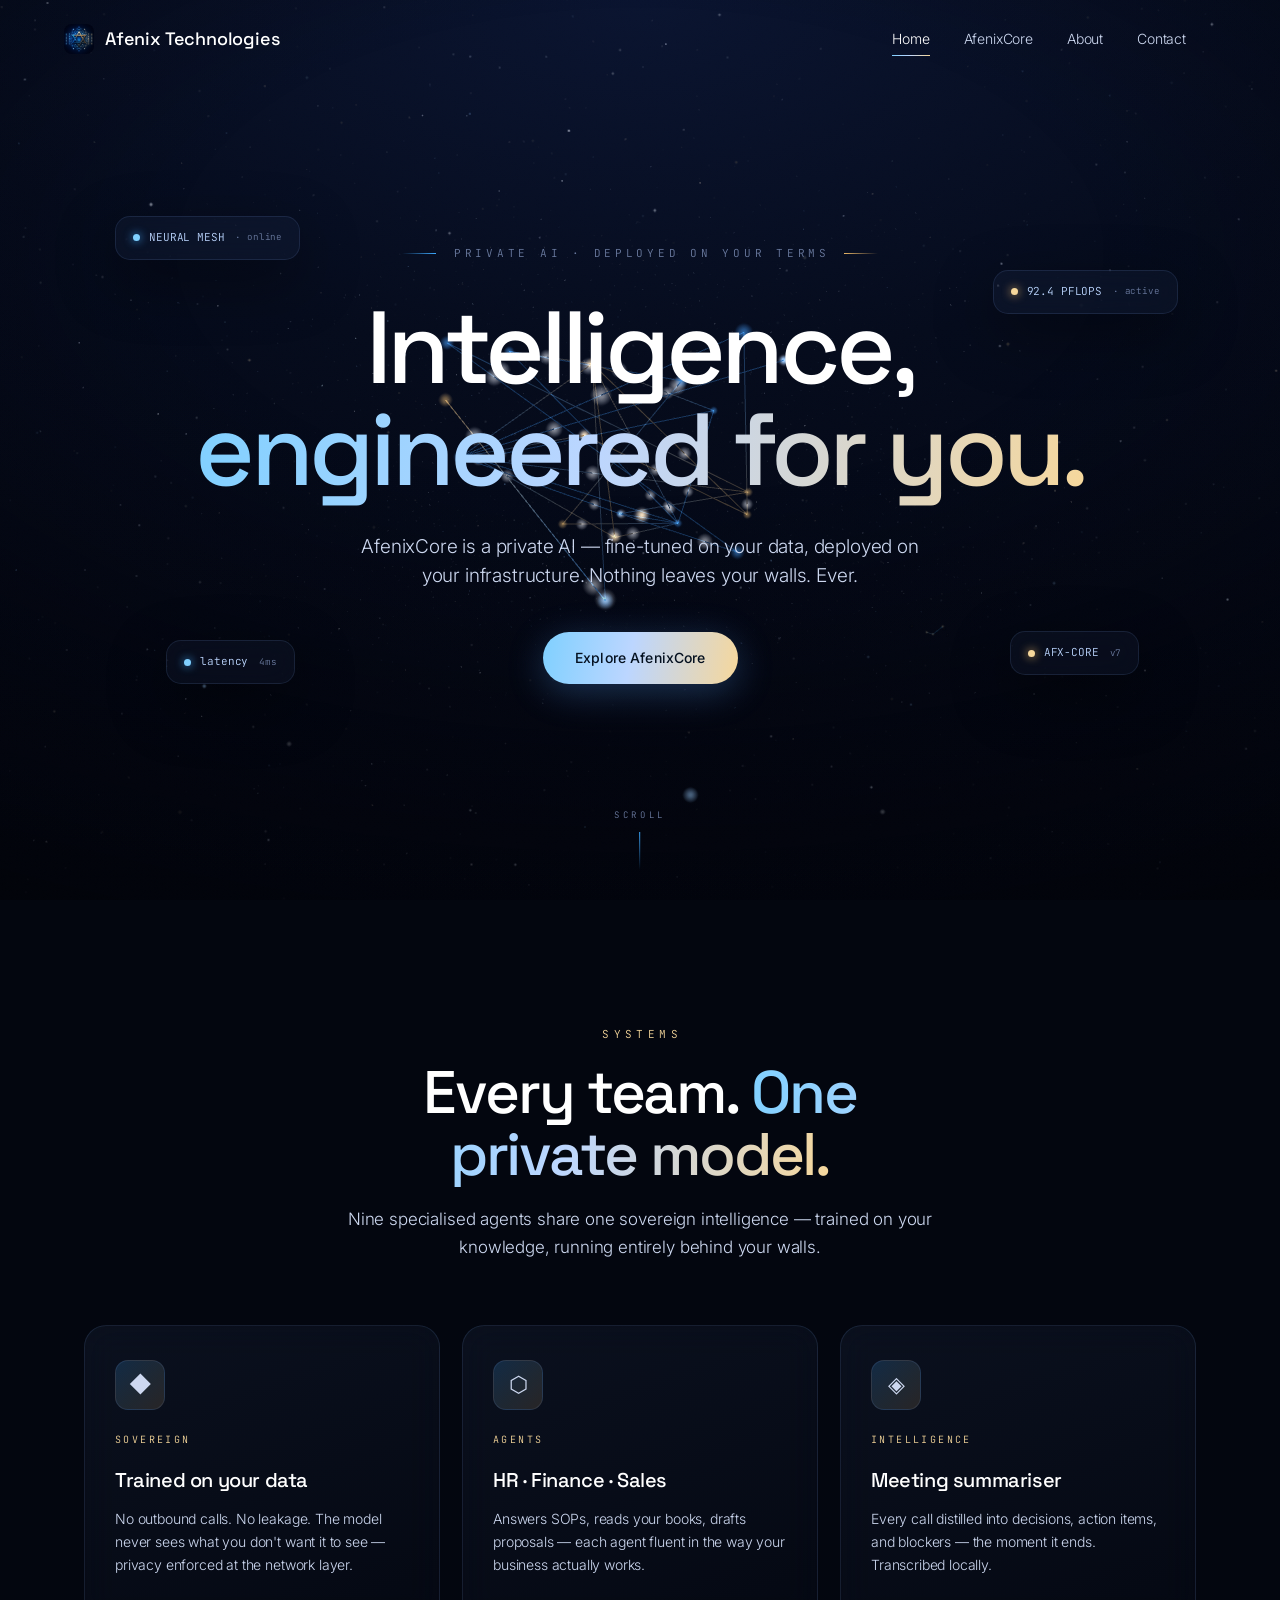
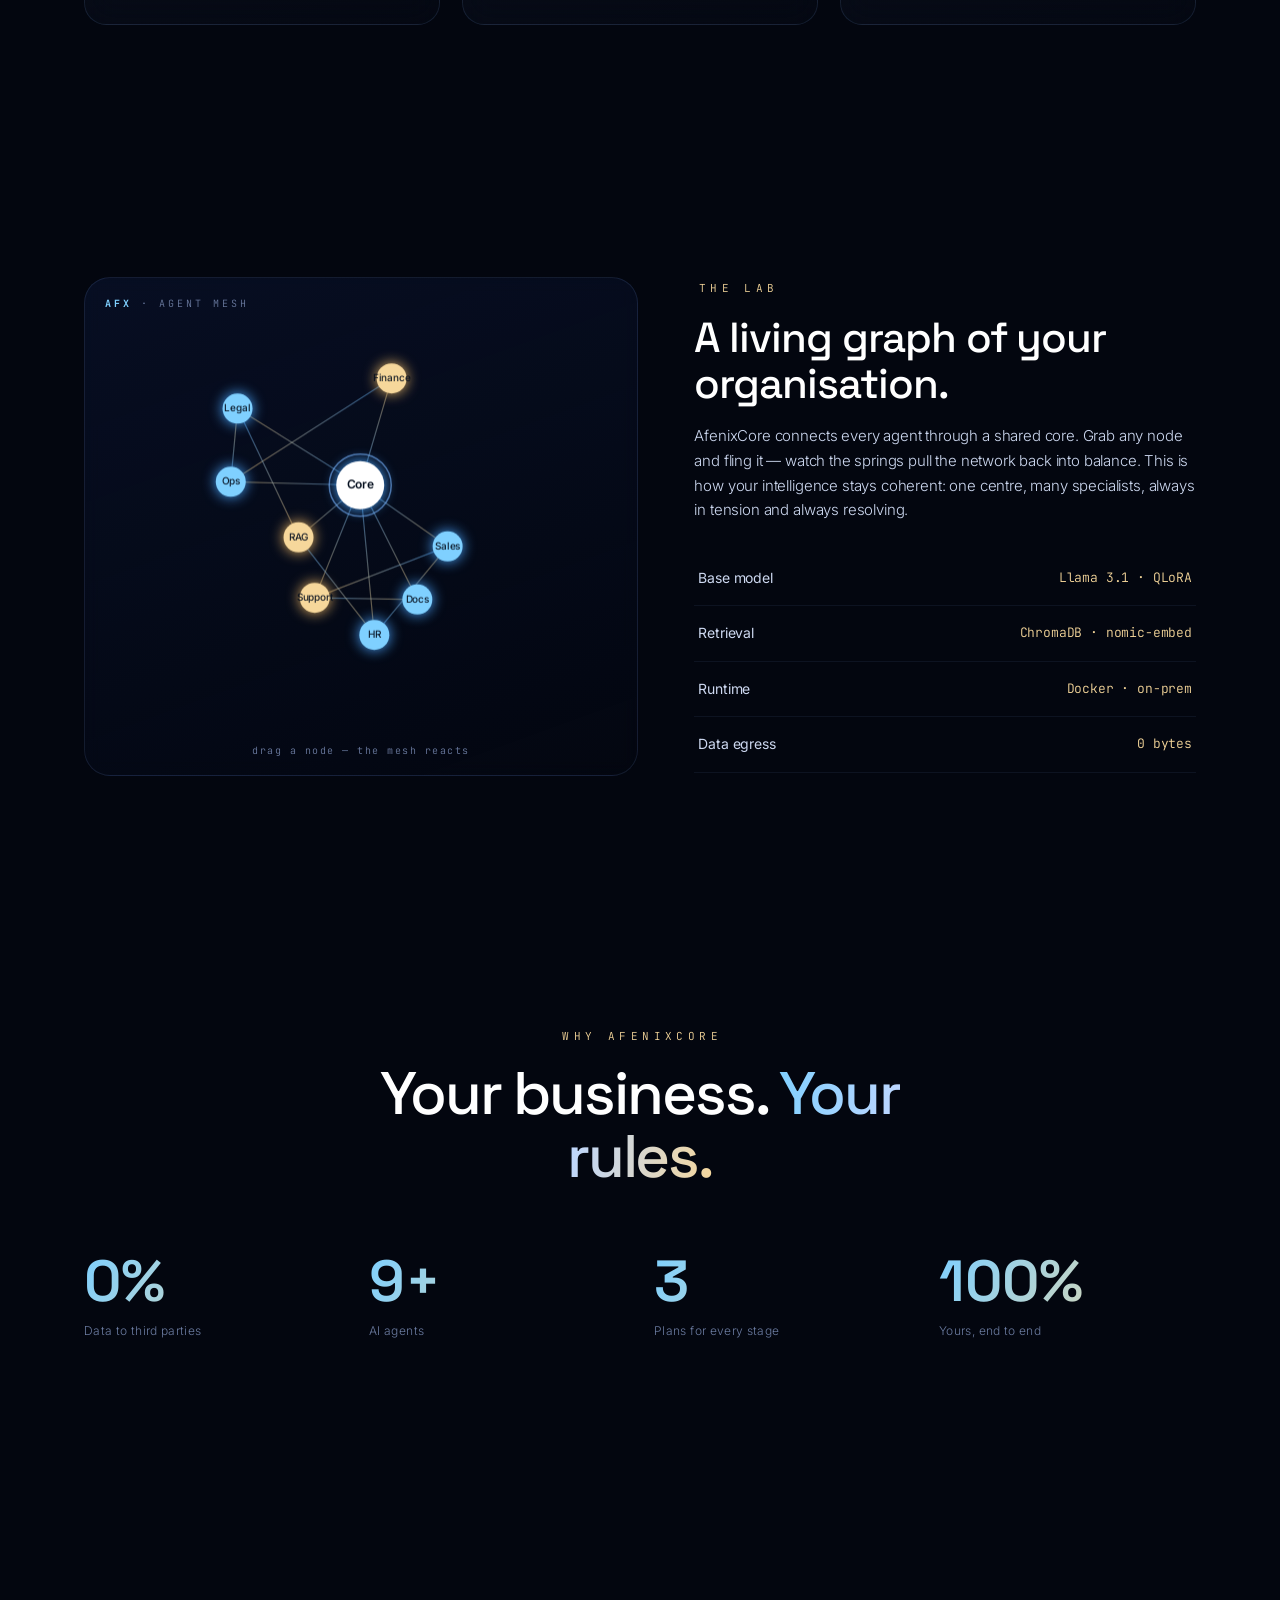
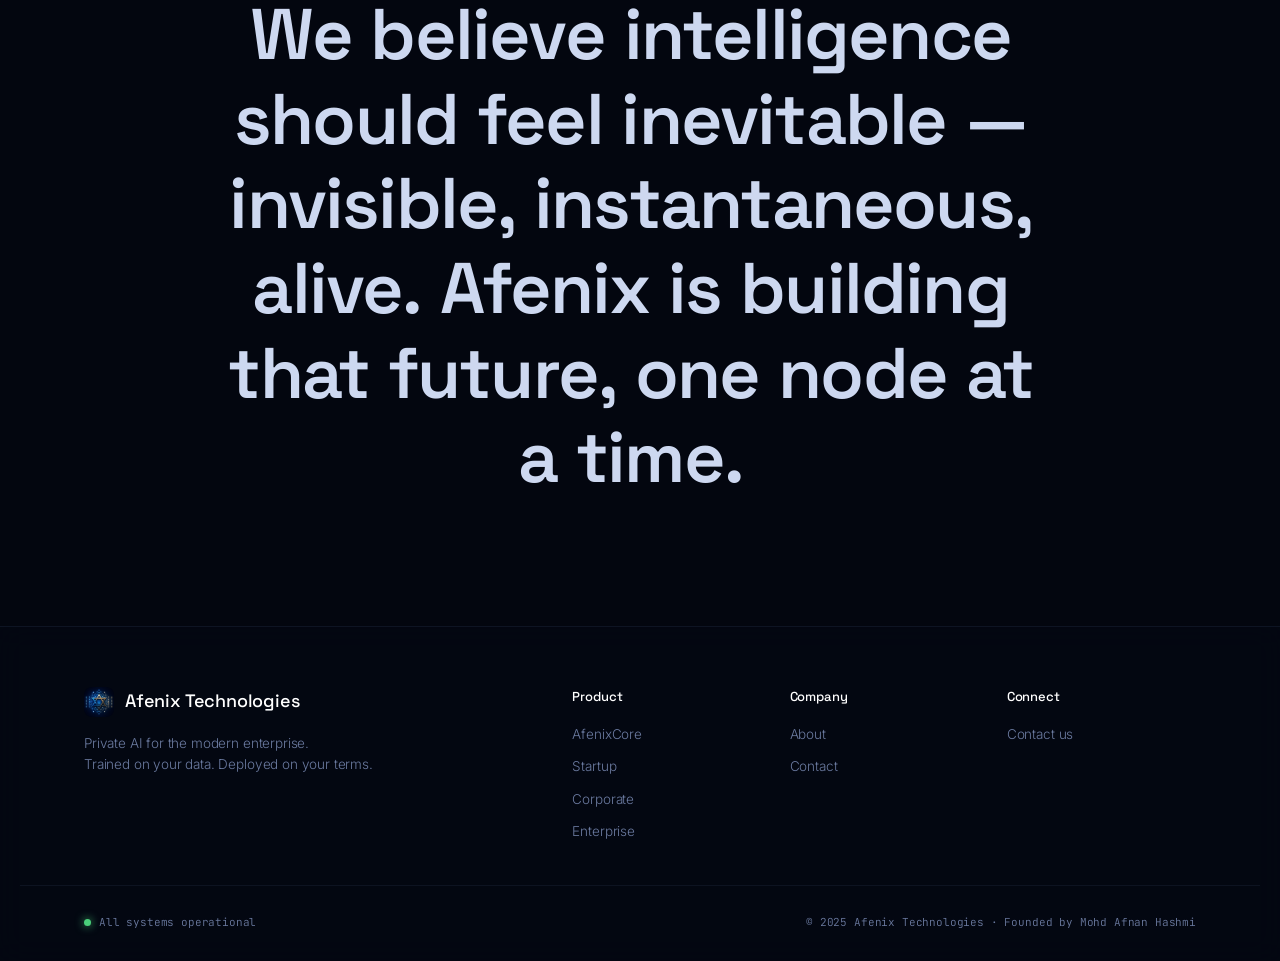
==== commit 12e80d3e: "Add files via upload" ====
--- a/index.html
+++ b/index.html
@@ -30,7 +30,7 @@
 
 <!-- NAV -->
 <nav id="nav">
-  <a href="index.html" class="brand"><img src="logo.png" alt=""><span class="nm">Afenix<b>·tech</b></span></a>
+  <a href="index.html" class="brand"><img src="logo.png" alt=""><span class="nm">Afenix Technologies</span></a>
   <div class="navlinks">
     <a href="index.html" class="active">Home</a>
     <a href="products.html">AfenixCore</a>
@@ -144,11 +144,11 @@
 <footer>
   <div class="wrap foot-grid">
     <div class="foot-brand">
-      <a href="index.html" class="brand"><img src="logo.png" alt=""><span class="nm">Afenix<b>·tech</b></span></a>
+      <a href="index.html" class="brand"><img src="logo.png" alt=""><span class="nm">Afenix Technologies</span></a>
       <p>Private AI for the modern enterprise.<br>Trained on your data. Deployed on your terms.</p>
     </div>
     <div class="foot-cols">
-      <div class="foot-col"><span class="foot-head">Product</span><a href="products.html">AfenixCore</a><a href="products.html">Startup</a><a href="products.html">Corporate</a><a href="products.html">Enterprise</a></div>
+      <div class="foot-col"><span class="foot-head">Product</span><a href="products.html">AfenixCore</a><a href="plan-startup.html">Startup</a><a href="plan-corporate.html">Corporate</a><a href="plan-enterprise.html">Enterprise</a></div>
       <div class="foot-col"><span class="foot-head">Company</span><a href="about.html">About</a><a href="contact.html">Contact</a></div>
       <div class="foot-col"><span class="foot-head">Connect</span><a href="contact.html">Contact us</a></div>
     </div>
